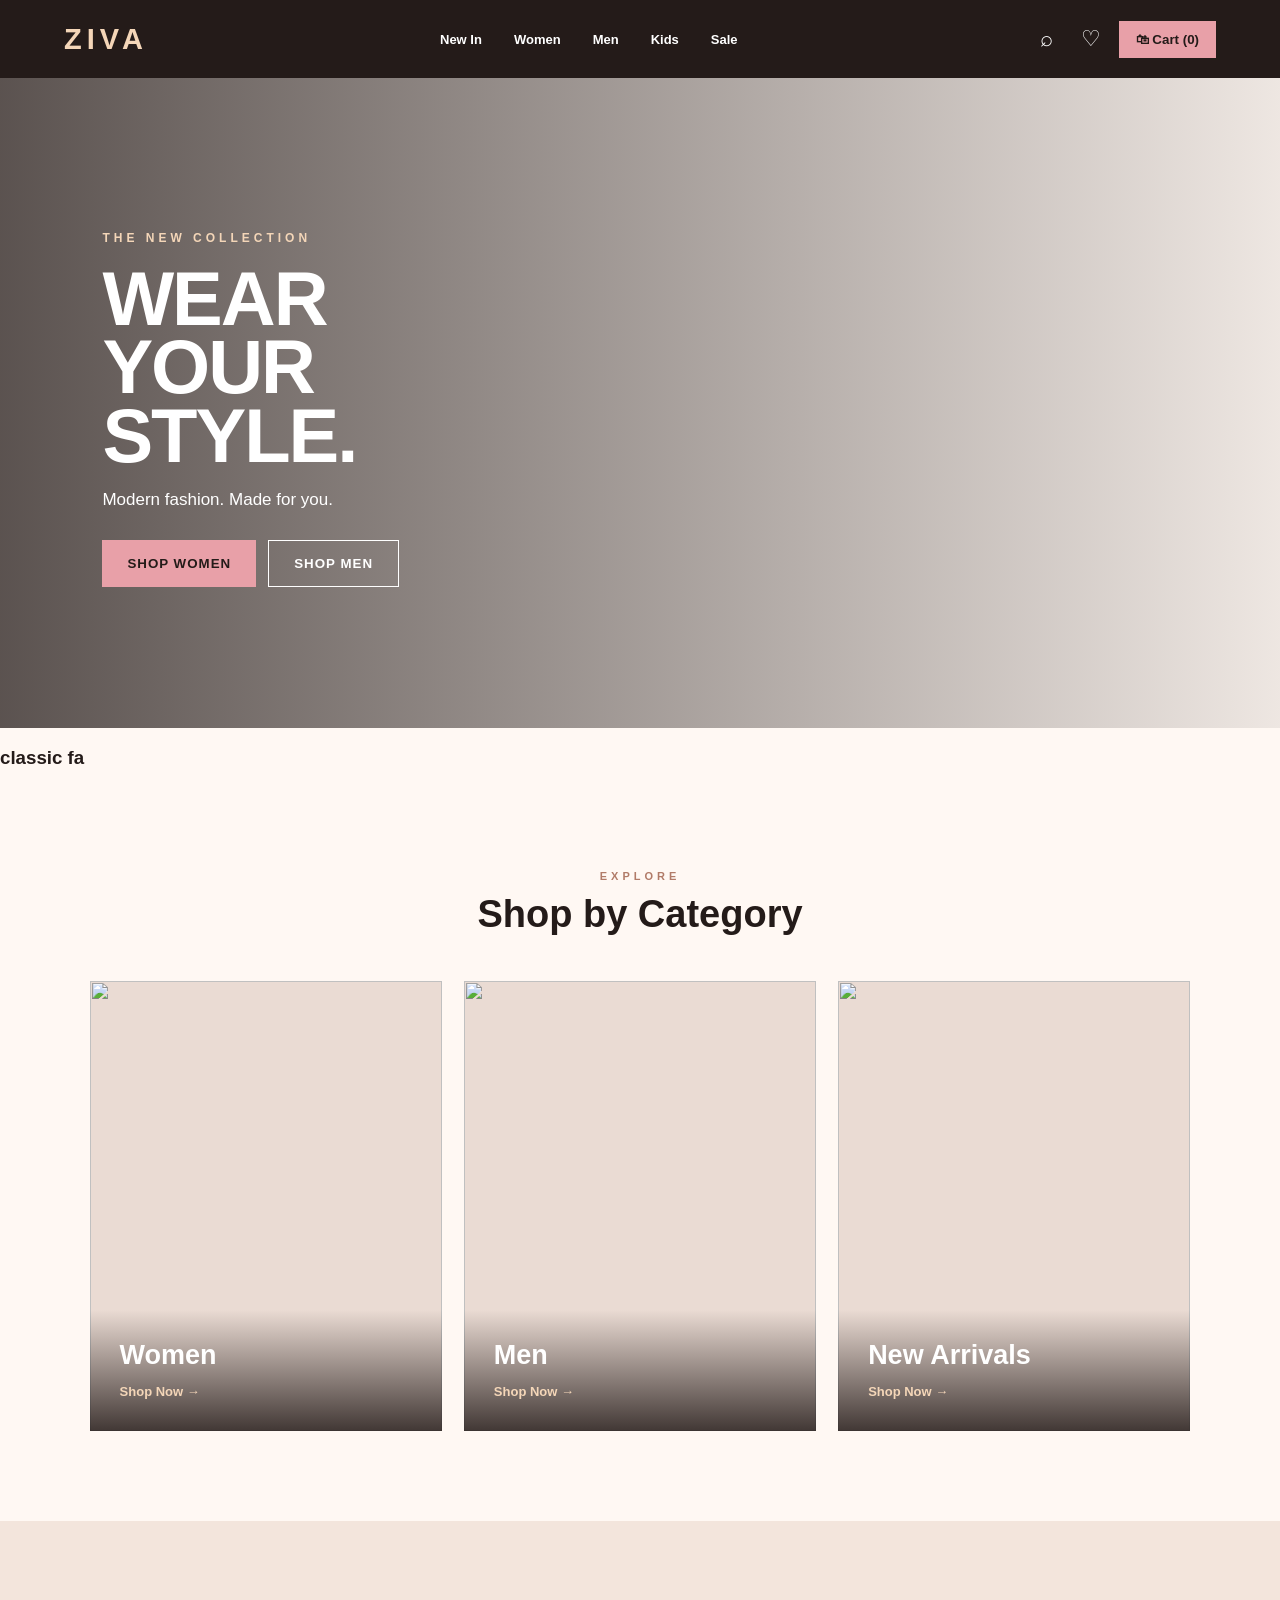
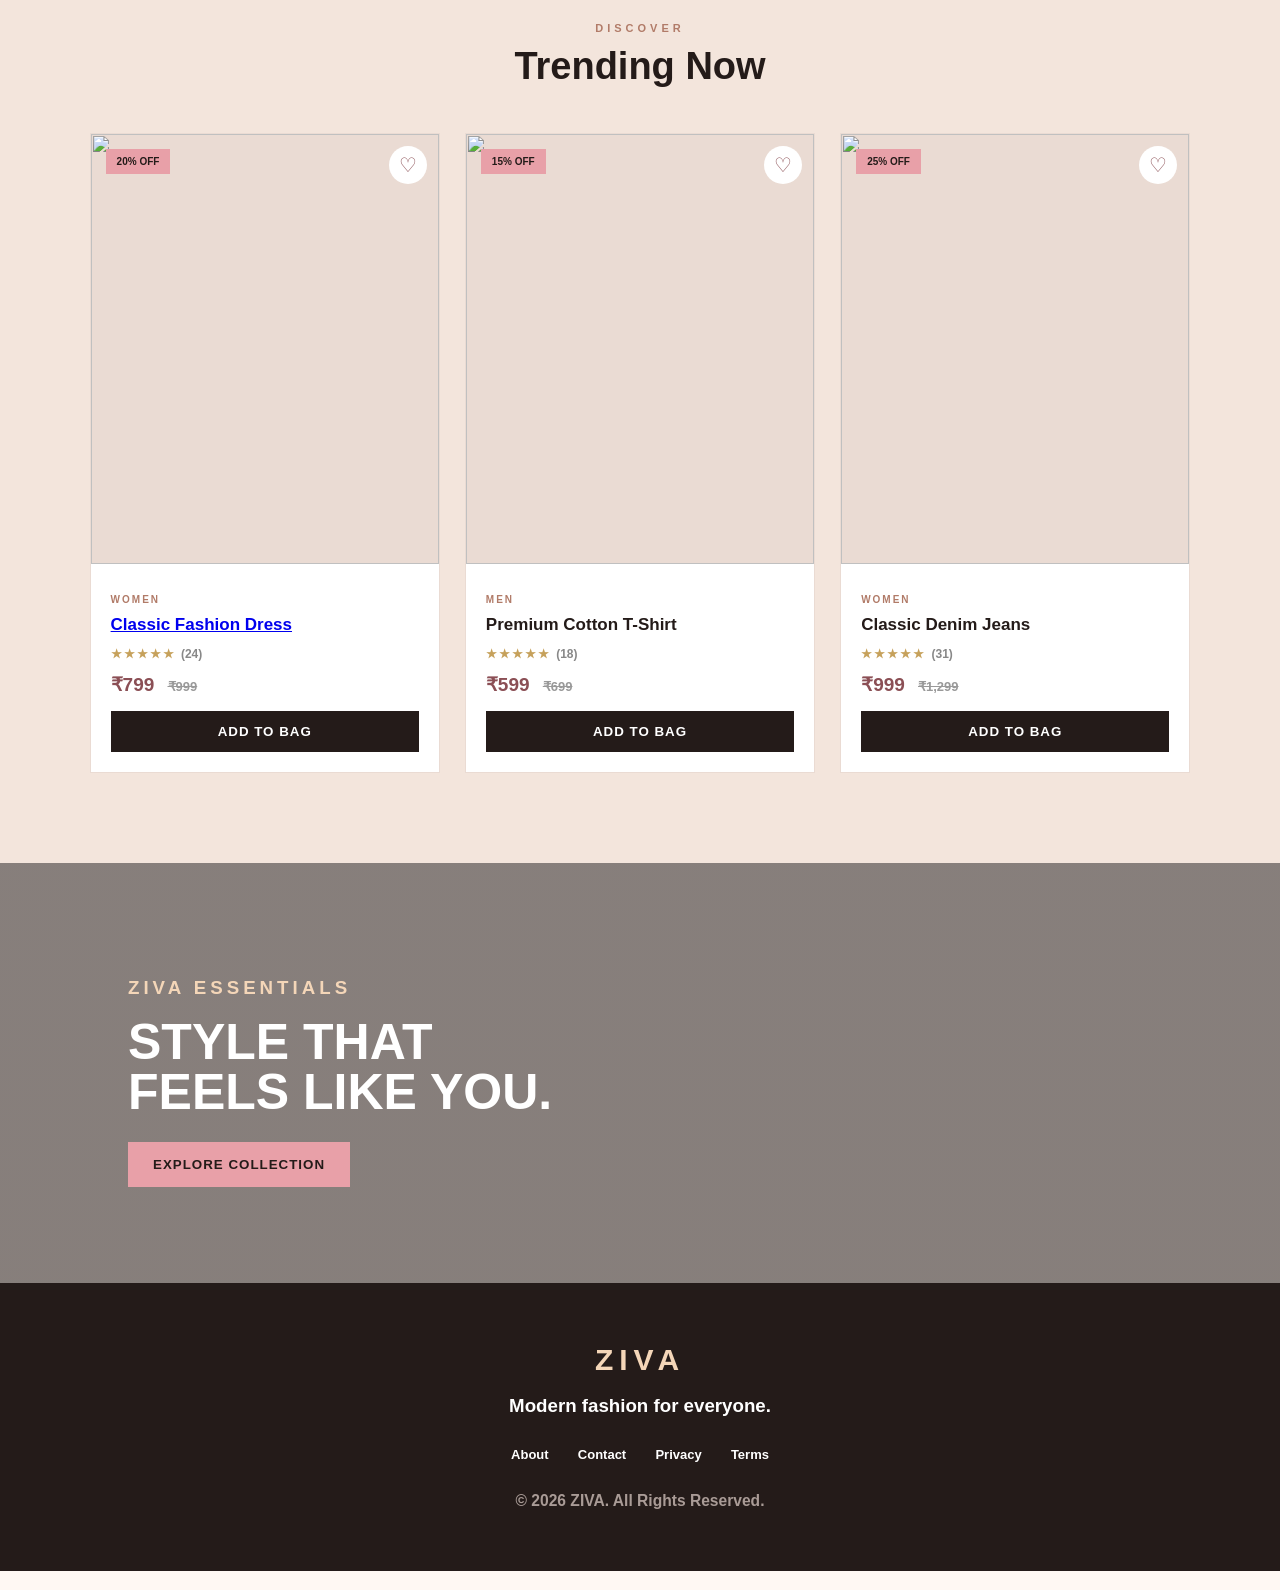
==== index.html @ 391f6e01 "Add files via upload" ====
<!DOCTYPE html>
<html lang="en">
<head>
    <meta charset="UTF-8">
    <meta name="viewport" content="width=device-width, initial-scale=1.0">
    <title>ZIVA | Fashion Store</title>
    <link rel="stylesheet" href="style.css">
</head>

<body>

<header class="header">
    <div class="logo">ZIVA</div>

    <nav class="nav">
        <a href="#">New In</a>
        <a href="#">Women</a>
        <a href="#">Men</a>
        <a href="#">Kids</a>
        <a href="#">Sale</a>
    </nav>

    <div class="header-actions">
        <button class="icon-btn" onclick="openSearch()">⌕</button>
        <button class="icon-btn">♡</button>
        <button class="cart-btn" id="cartButton">🛍 Cart (0)</button>
    </div>
</header>

<section class="hero">

    <div class="hero-text">
        <p>THE NEW COLLECTION</p>
        <h1>WEAR<br>YOUR<br>STYLE.</h1>
        <span>Modern fashion. Made for you.</span>

        <div class="hero-buttons">
            <button>SHOP WOMEN</button>
            <button class="light-btn">SHOP MEN</button>
        </div>
    </div>

</section><h3> classic fa

<section class="categories-section">

    <div class="section-heading">
        <p>EXPLORE</p>
        <h2>Shop by Category</h2>
    </div>

    <div class="category-grid">

        <div class="category-card">
            <img src="https://images.unsplash.com/photo-1496747611176-843222e1e57c?auto=format&fit=crop&w=700&q=80">
            <div>
                <h3>Women</h3>
                <span>Shop Now →</span>
            </div>
        </div>

        <div class="category-card">
            <img src="https://images.unsplash.com/photo-1529139574466-a303027c1d8b?auto=format&fit=crop&w=700&q=80">
            <div>
                <h3>Men</h3>
                <span>Shop Now →</span>
            </div>
        </div>

        <div class="category-card">
            <img src="https://images.unsplash.com/photo-1503919005314-30d93d07d823?auto=format&fit=crop&w=700&q=80">
            <div>
                <h3>New Arrivals</h3>
                <span>Shop Now →</span>
            </div>
        </div>

    </div>

</section>

<section class="products-section">

    <div class="section-heading">
        <p>DISCOVER</p>
        <h2>Trending Now</h2>
    </div>

    <div class="product-grid">

        <div class="product-card">

            <div class="product-image">
                <img src="https://images.unsplash.com/photo-1551488831-00ddcb6c6bd3?auto=format&fit=crop&w=700&q=80">
                <span class="sale">20% OFF</span>
                <button class="heart" onclick="addToWishlist()">♡</button>
            </div>

            <div class="product-info">
                <p class="category-name">WOMEN</p>
                <h3><a href="product.html">Classic Fashion Dress</a></h3>
                <p class="rating">★★★★★ <span>(24)</span></p>
                <strong>₹799</strong>
                <del>₹999</del>
                <button class="add-btn" onclick="addToCart()">ADD TO BAG</button>
            </div>

        </div>


        <div class="product-card">

            <div class="product-image">
                <img src="https://images.unsplash.com/photo-1521572163474-6864f9cf17ab?auto=format&fit=crop&w=700&q=80">
                <span class="sale">15% OFF</span>
                <button class="heart">♡</button>
            </div>

            <div class="product-info">
                <p class="category-name">MEN</p>
                <h3>Premium Cotton T-Shirt</h3>
                <p class="rating">★★★★★ <span>(18)</span></p>
                <strong>₹599</strong>
                <del>₹699</del>
                <button class="add-btn" onclick="addToCart()">ADD TO BAG</button>
            </div>

        </div>


        <div class="product-card">

            <div class="product-image">
                <img src="https://images.unsplash.com/photo-1541099649105-f69ad21f3246?auto=format&fit=crop&w=700&q=80">
                <span class="sale">25% OFF</span>
                <button class="heart">♡</button>
            </div>

            <div class="product-info">
                <p class="category-name">WOMEN</p>
                <h3>Classic Denim Jeans</h3>
                <p class="rating">★★★★★ <span>(31)</span></p>
                <strong>₹999</strong>
                <del>₹1,299</del>
                <button class="add-btn" onclick="addToCart()">ADD TO BAG</button>
            </div>

        </div>

    </div>

</section>

<section class="banner">
    <div>
        <p>ZIVA ESSENTIALS</p>
        <h2>STYLE THAT<br>FEELS LIKE YOU.</h2>
        <button>EXPLORE COLLECTION</button>
    </div>
</section>

<footer>
    <div class="footer-logo">ZIVA</div>
    <p>Modern fashion for everyone.</p>

    <div class="footer-links">
        <a href="about.html">About</a>
        <a href="contact.html">Contact</a>
        <a href="privacy.html">Privacy</a>
        <a href="terms.html">Terms</a>
    </div>

    <small>© 2026 ZIVA. All Rights Reserved.</small>
</footer>

<script src="script.js"></script>

</body>
</html>
---- style.css ----
* {
    box-sizing: border-box;
}

body {
    margin: 0;
    font-family: Arial, Helvetica, sans-serif;
    background: #fff8f3;
    color: #241b19;
}

button {
    font-family: inherit;
    cursor: pointer;
}

/* HEADER */

.header {
    height: 78px;
    padding: 0 5%;
    display: flex;
    align-items: center;
    justify-content: space-between;
    background: #241b19;
    color: white;
    position: sticky;
    top: 0;
    z-index: 10;
}

.logo {
    font-size: 29px;
    font-weight: 800;
    letter-spacing: 5px;
    color: #f4d6b8;
}

.nav {
    display: flex;
    gap: 32px;
}

.nav a {
    text-decoration: none;
    color: #fff;
    font-size: 13px;
    font-weight: 600;
}

.nav a:hover {
    color: #e8a0a8;
}

.header-actions {
    display: flex;
    align-items: center;
    gap: 8px;
}

.icon-btn {
    background: none;
    border: none;
    color: white;
    padding: 10px;
    font-size: 22px;
}

.cart-btn {
    background: #e8a0a8;
    color: #241b19;
    border: none;
    padding: 11px 17px;
    font-weight: bold;
}

/* HERO */

.hero {
    min-height: 650px;
    position: relative;
    display: flex;
    align-items: center;
    padding: 60px 8%;
    background-image:
        linear-gradient(90deg, rgba(36,27,25,.75), rgba(36,27,25,.08)),
        url("https://images.unsplash.com/photo-1483985988355-763728e1935b?auto=format&fit=crop&w=1600&q=85");
    background-size: cover;
    background-position: center;
}

.hero-text {
    color: white;
    max-width: 550px;
}

.hero-text p {
    color: #f4d6b8;
    letter-spacing: 4px;
    font-size: 12px;
    font-weight: bold;
}

.hero-text h1 {
    font-size: 76px;
    line-height: .9;
    margin: 20px 0;
    letter-spacing: -2px;
}

.hero-text span {
    font-size: 17px;
}

.hero-buttons {
    margin-top: 30px;
    display: flex;
    gap: 12px;
}

.hero-buttons button,
.banner button {
    border: none;
    background: #e8a0a8;
    color: #241b19;
    padding: 15px 25px;
    font-weight: bold;
    letter-spacing: 1px;
}

.hero-buttons button:hover,
.banner button:hover {
    background: #f4d6b8;
}

.hero-buttons .light-btn {
    background: transparent;
    color: white;
    border: 1px solid white;
}

/* SECTIONS */

.categories-section,
.products-section {
    padding: 90px 7%;
}

.categories-section {
    background: #fff8f3;
}

.section-heading {
    text-align: center;
    margin-bottom: 45px;
}

.section-heading p {
    font-size: 11px;
    letter-spacing: 4px;
    font-weight: bold;
    color: #b17b68;
}

.section-heading h2 {
    font-size: 38px;
    margin: 10px 0;
    color: #241b19;
}

/* CATEGORY */

.category-grid {
    display: grid;
    grid-template-columns: repeat(3, 1fr);
    gap: 22px;
}

.category-card {
    height: 450px;
    position: relative;
    overflow: hidden;
    background: #eadbd3;
}

.category-card img {
    width: 100%;
    height: 100%;
    object-fit: cover;
    transition: .5s;
}

.category-card:hover img {
    transform: scale(1.05);
}

.category-card div {
    position: absolute;
    bottom: 0;
    width: 100%;
    padding: 30px;
    color: white;
    background: linear-gradient(transparent, rgba(36,27,25,.85));
}

.category-card h3 {
    font-size: 27px;
    margin: 0 0 8px;
}

.category-card span {
    font-size: 13px;
    color: #f4d6b8;
}

/* PRODUCTS */

.products-section {
    background: #f3e5dc;
}

.product-grid {
    max-width: 1200px;
    margin: auto;
    display: grid;
    grid-template-columns: repeat(3, 1fr);
    gap: 25px;
}

.product-card {
    background: #fff;
    border: 1px solid #eadbd3;
}

.product-image {
    height: 430px;
    position: relative;
    overflow: hidden;
    background: #eadbd3;
}

.product-image img {
    width: 100%;
    height: 100%;
    object-fit: cover;
    transition: .4s;
}

.product-card:hover .product-image img {
    transform: scale(1.04);
}

.sale {
    position: absolute;
    top: 15px;
    left: 15px;
    background: #e8a0a8;
    color: #241b19;
    padding: 7px 11px;
    font-size: 10px;
    font-weight: bold;
}

.heart {
    position: absolute;
    top: 12px;
    right: 12px;
    border: none;
    background: white;
    color: #8b4f55;
    border-radius: 50%;
    width: 38px;
    height: 38px;
    font-size: 20px;
}

.product-info {
    padding: 20px;
}

.category-name {
    font-size: 10px;
    letter-spacing: 2px;
    color: #b17b68;
}

.product-info h3 {
    font-size: 17px;
    margin: 8px 0;
    color: #241b19;
}

.rating {
    font-size: 12px;
    letter-spacing: 2px;
    color: #c6a15b;
}

.rating span {
    color: #888;
    letter-spacing: 0;
}

.product-info strong {
    font-size: 19px;
    color: #8b4f55;
}

.product-info del {
    color: #999;
    margin-left: 8px;
    font-size: 13px;
}

.add-btn {
    width: 100%;
    margin-top: 15px;
    padding: 13px;
    border: none;
    background: #241b19;
    color: white;
    font-weight: bold;
    letter-spacing: 1px;
}

.add-btn:hover {
    background: #8b4f55;
}

/* BANNER */

.banner {
    min-height: 420px;
    display: flex;
    align-items: center;
    padding: 50px 10%;
    color: white;
    background-image:
        linear-gradient(rgba(36,27,25,.55), rgba(36,27,25,.55)),
        url("https://images.unsplash.com/photo-1490481651871-ab68de25d43d?auto=format&fit=crop&w=1600&q=85");
    background-size: cover;
    background-position: center;
}

.banner p {
    color: #f4d6b8;
    letter-spacing: 4px;
    font-weight: bold;
}

.banner h2 {
    font-size: 50px;
    line-height: 1;
    margin: 15px 0 25px;
}

/* FOOTER */

footer {
    background: #241b19;
    color: white;
    text-align: center;
    padding: 60px 20px;
}

.footer-logo {
    font-size: 30px;
    font-weight: bold;
    letter-spacing: 6px;
    color: #f4d6b8;
}

.footer-links {
    margin: 25px 0;
}

.footer-links a {
    color: white;
    text-decoration: none;
    margin: 0 12px;
    font-size: 13px;
}

.footer-links a:hover {
    color: #e8a0a8;
}

footer small {
    color: #a99b96;
}

/* MOBILE */

@media (max-width: 800px) {

    .header {
        height: auto;
        padding: 18px;
        flex-wrap: wrap;
        gap: 15px;
    }

    .nav {
        order: 3;
        width: 100%;
        justify-content: center;
        gap: 18px;
        overflow-x: auto;
    }

    .hero {
        min-height: 570px;
        padding: 40px 25px;
    }

    .hero-text h1 {
        font-size: 55px;
    }

    .category-grid,
    .product-grid {
        grid-template-columns: 1fr;
    }

    .category-card {
        height: 400px;
    }

    .product-image {
        height: 480px;
    }

    .categories-section,
    .products-section {
        padding: 60px 20px;
    }

    .banner h2 {
        font-size: 38px;
    }
}
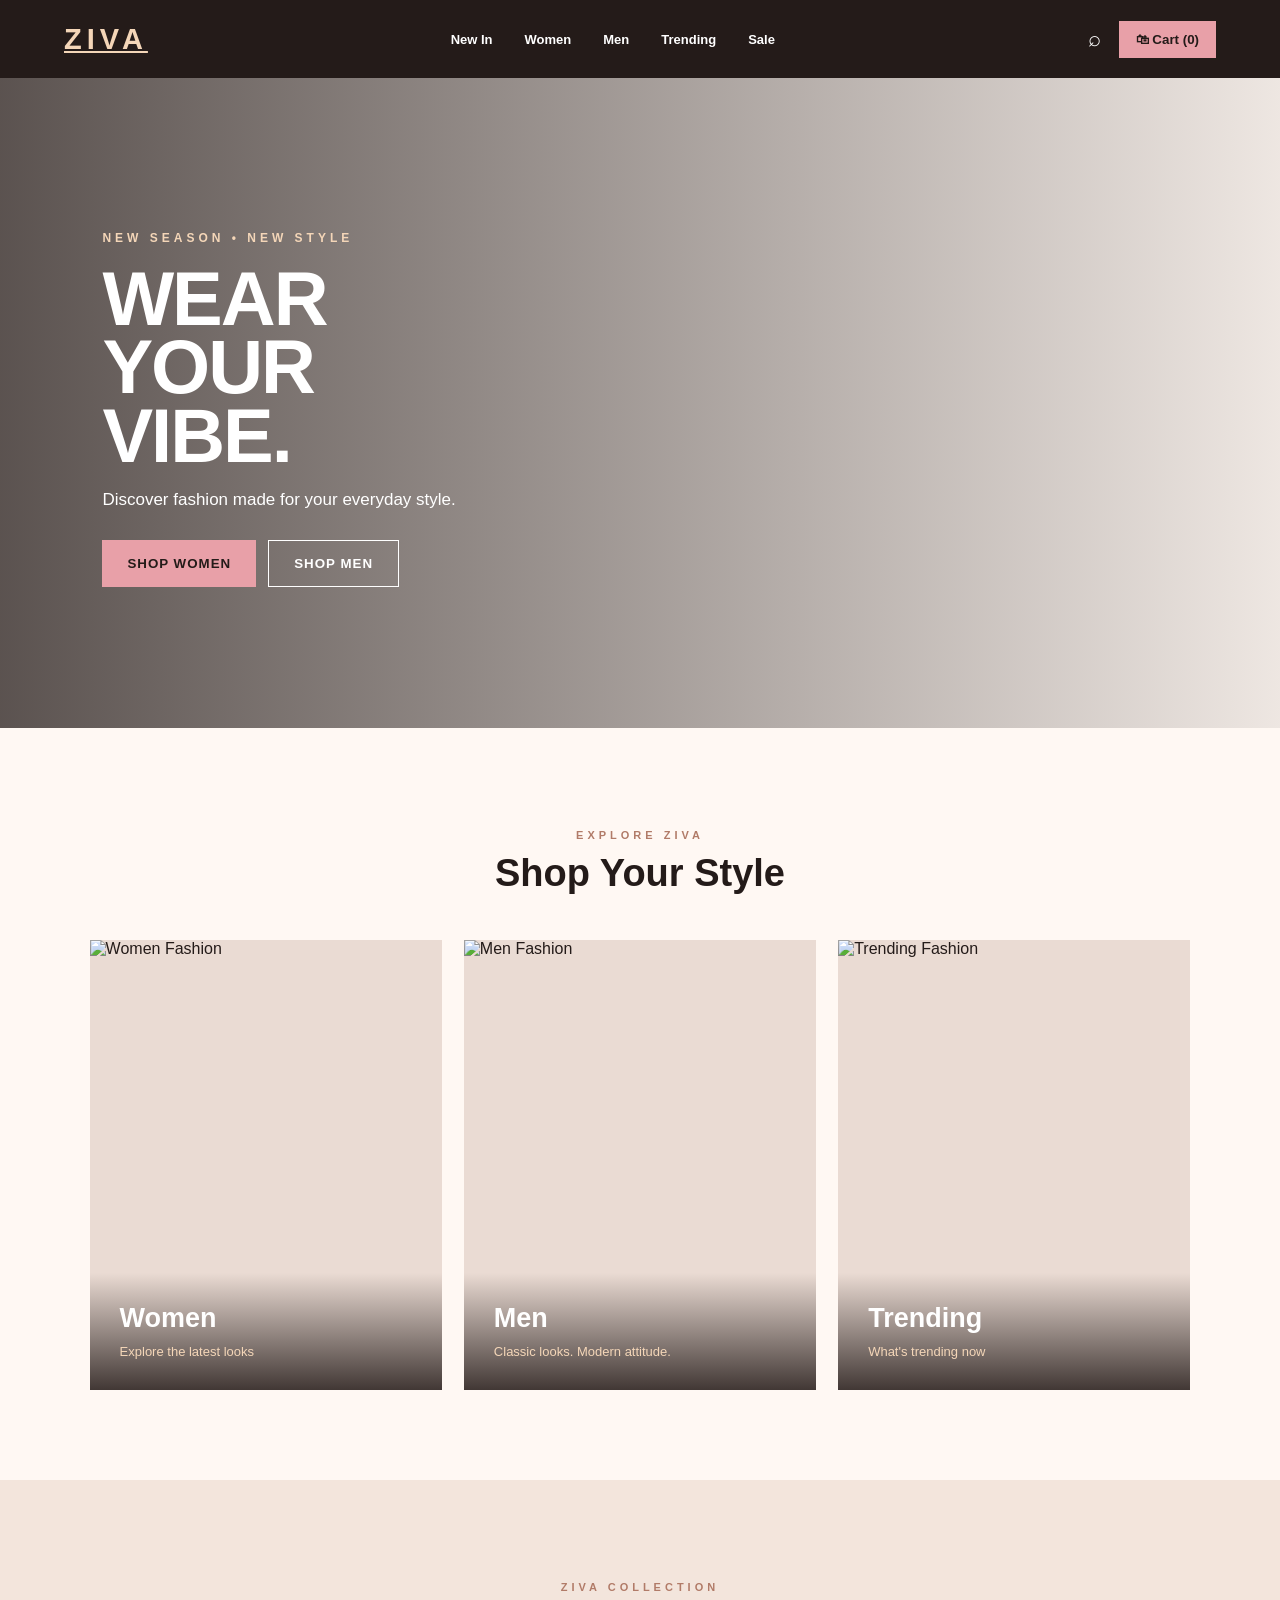
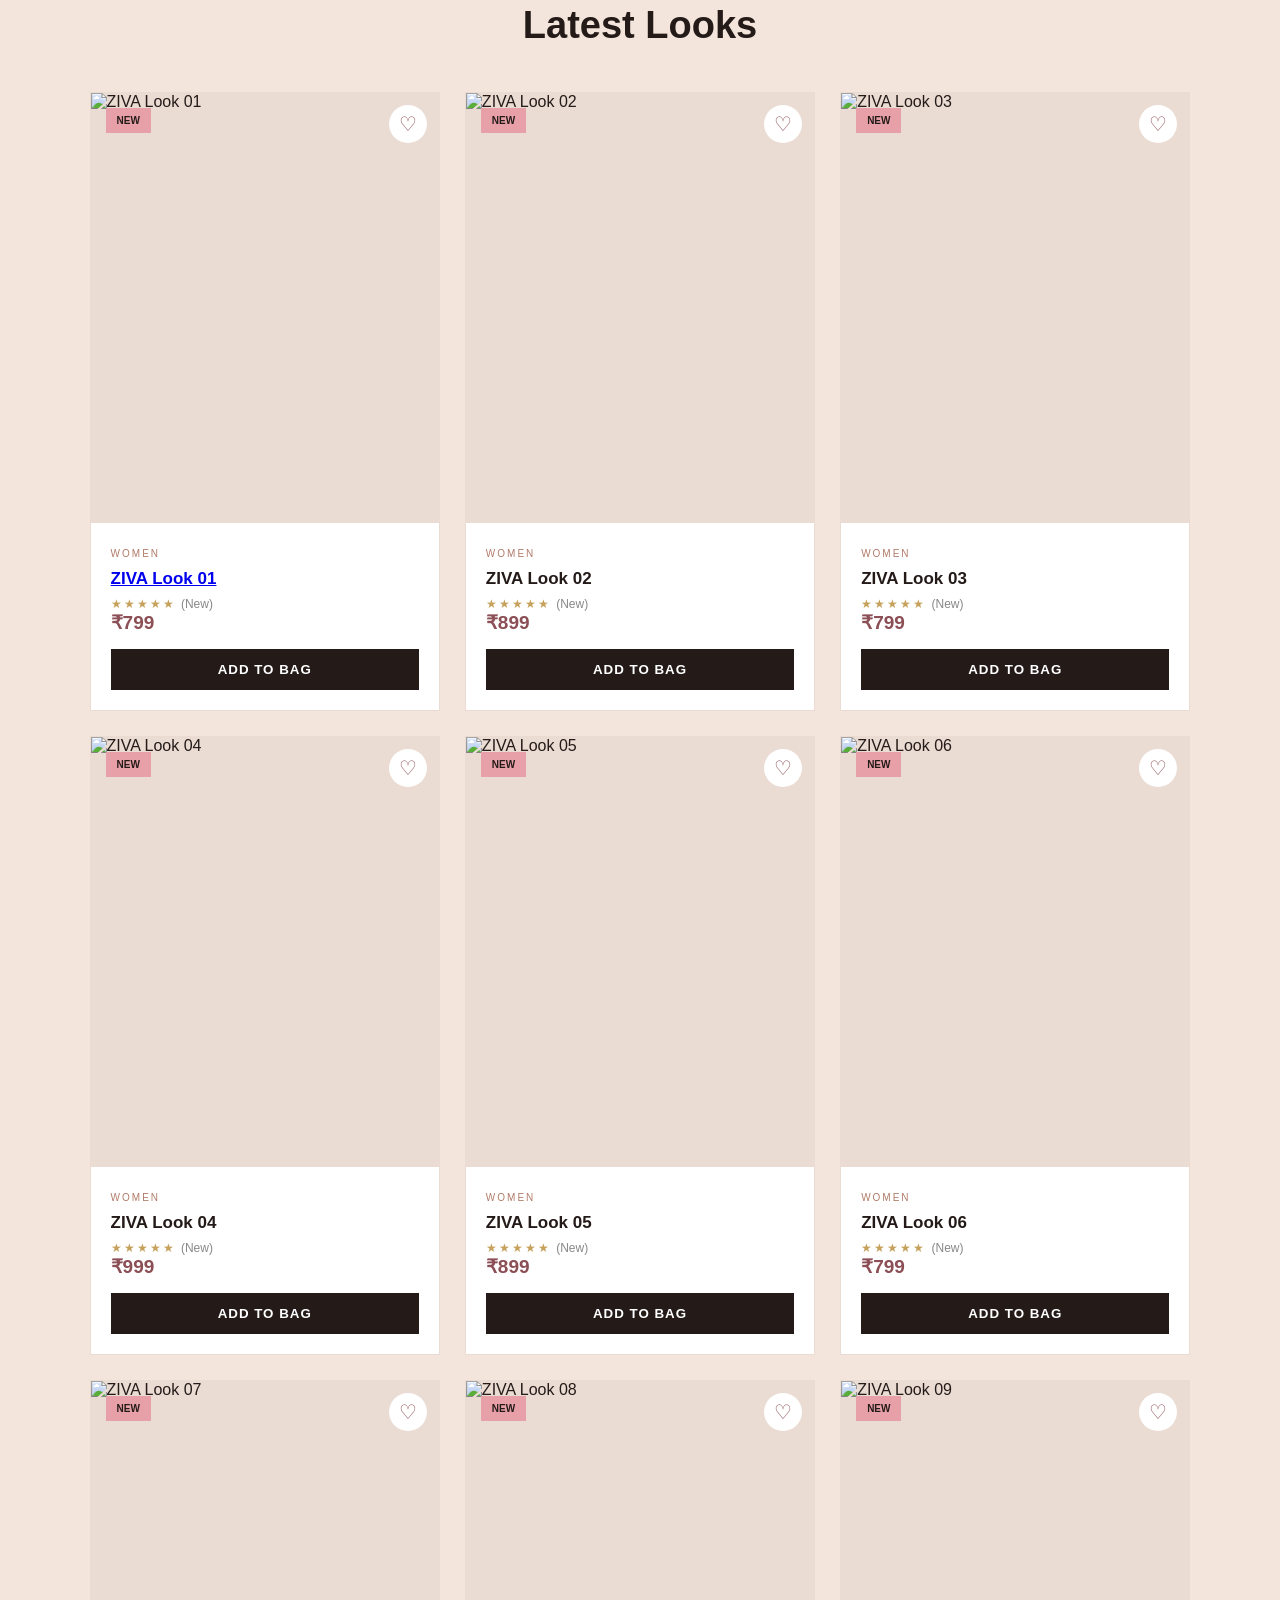
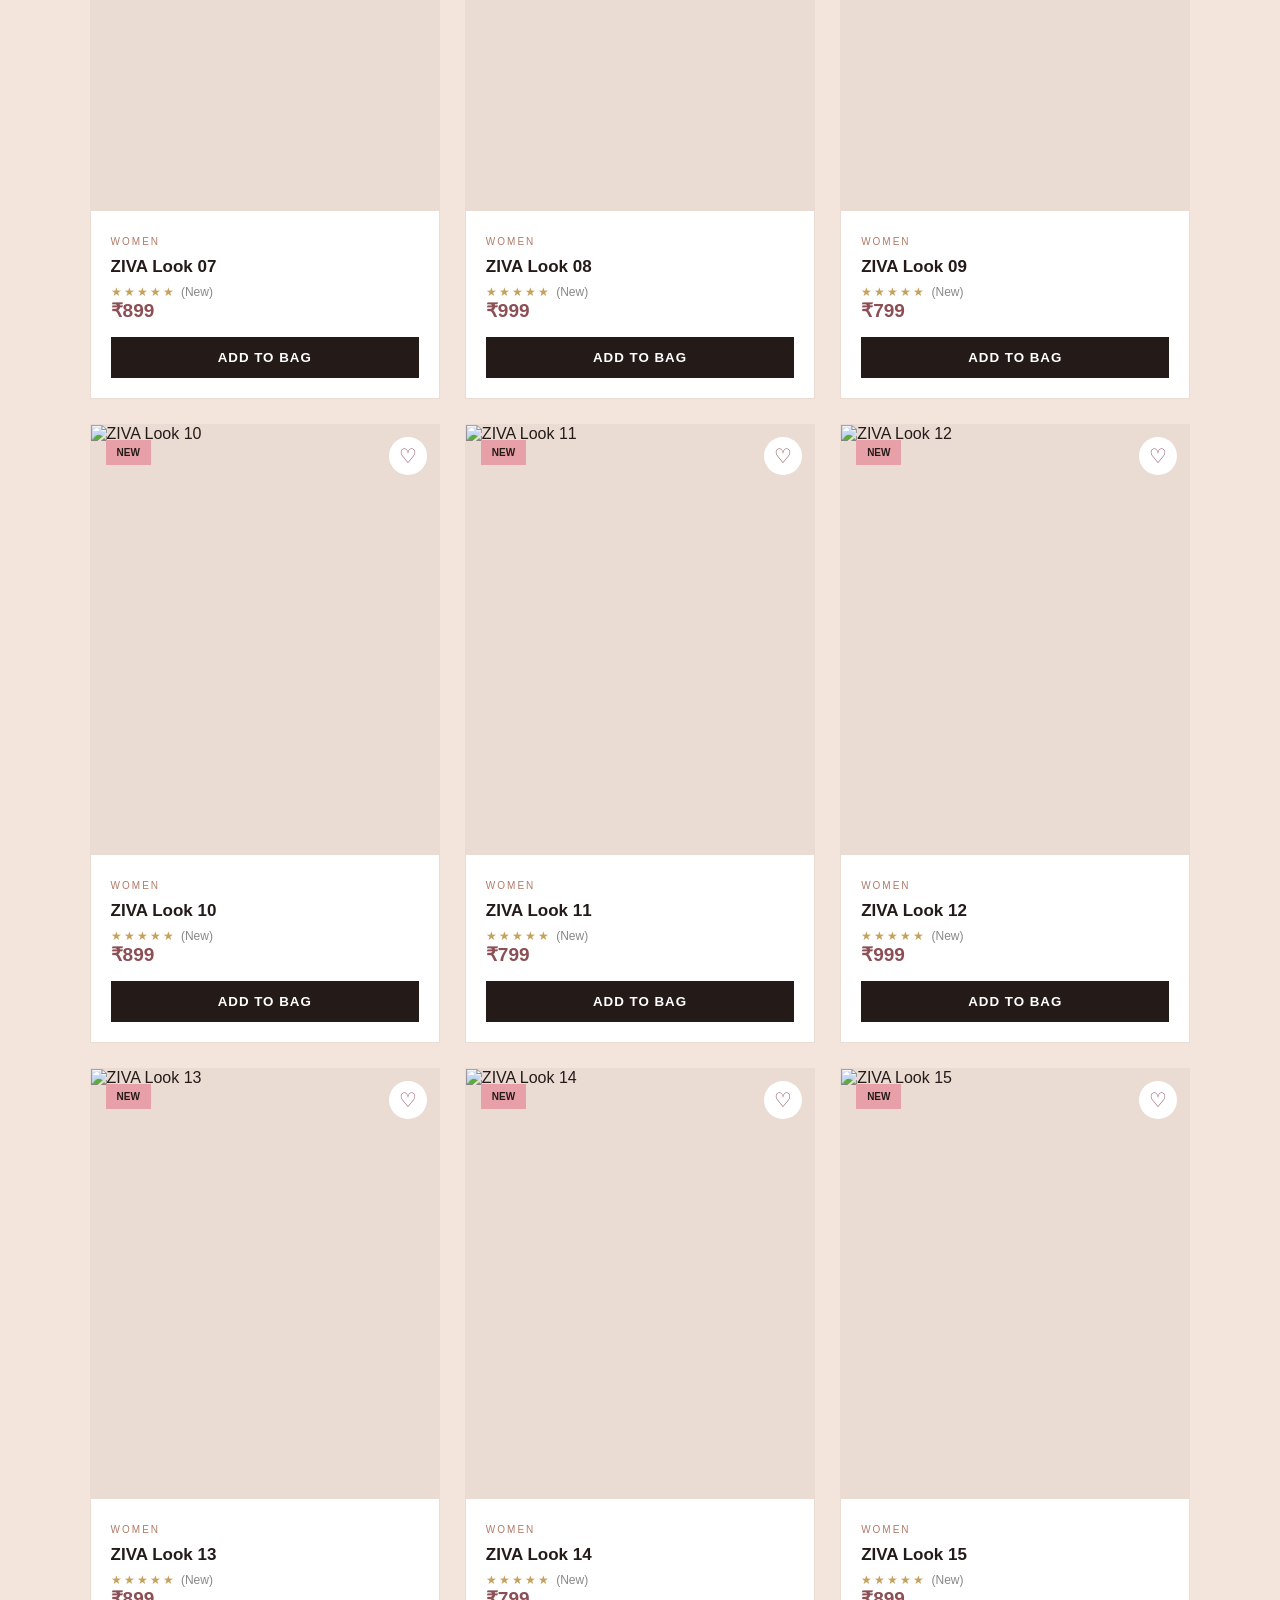
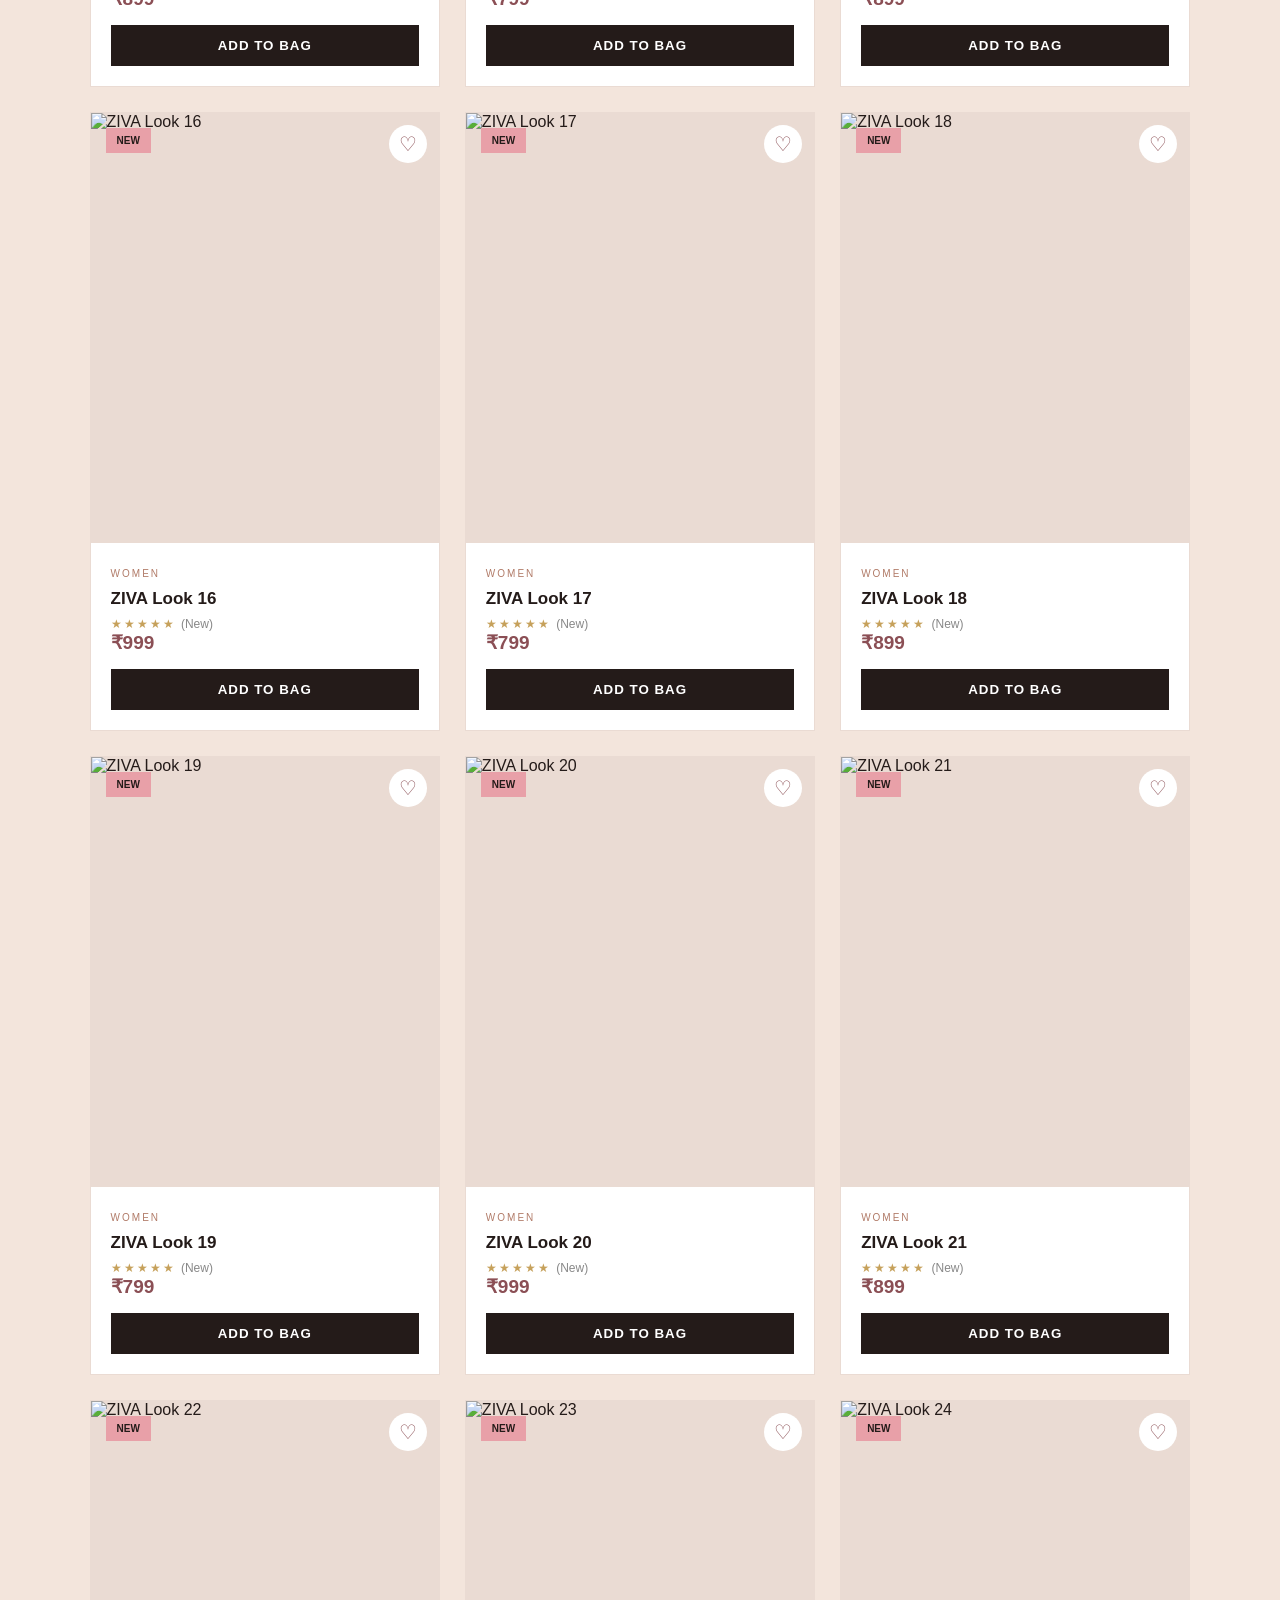
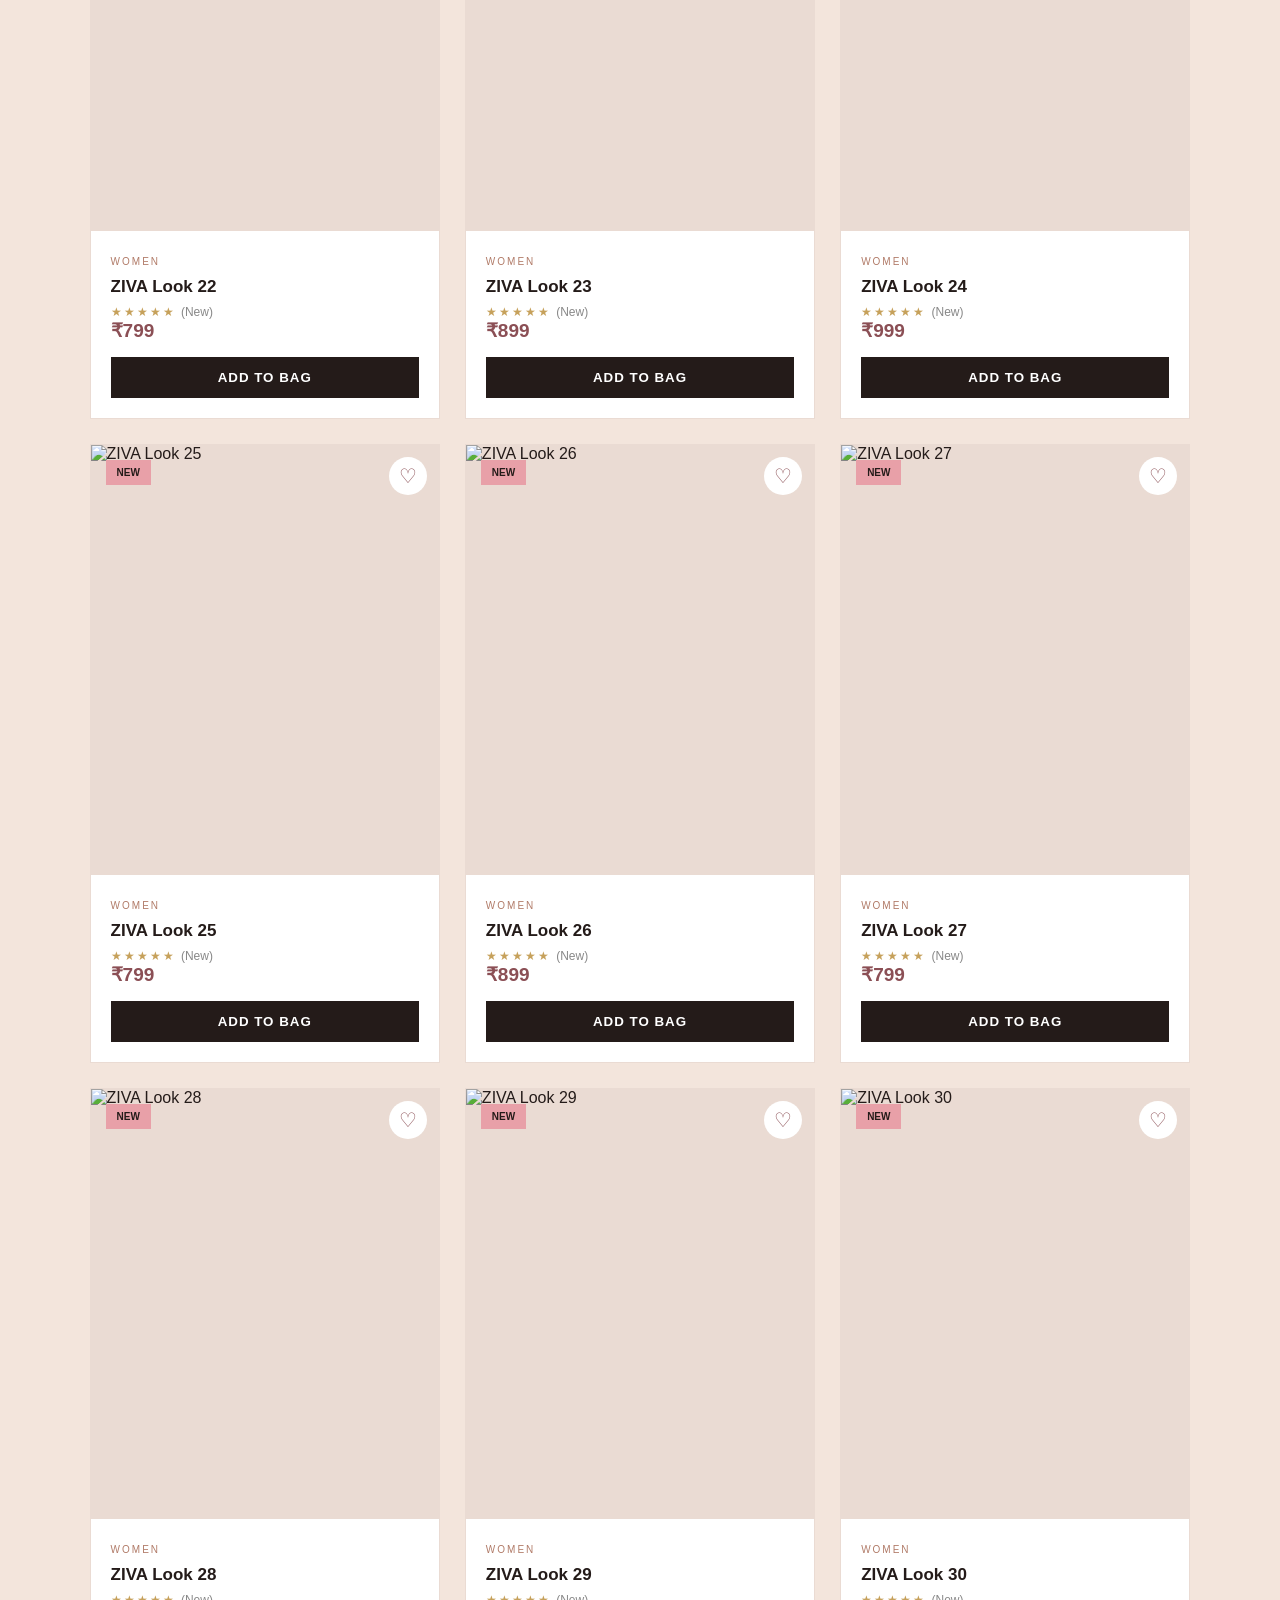
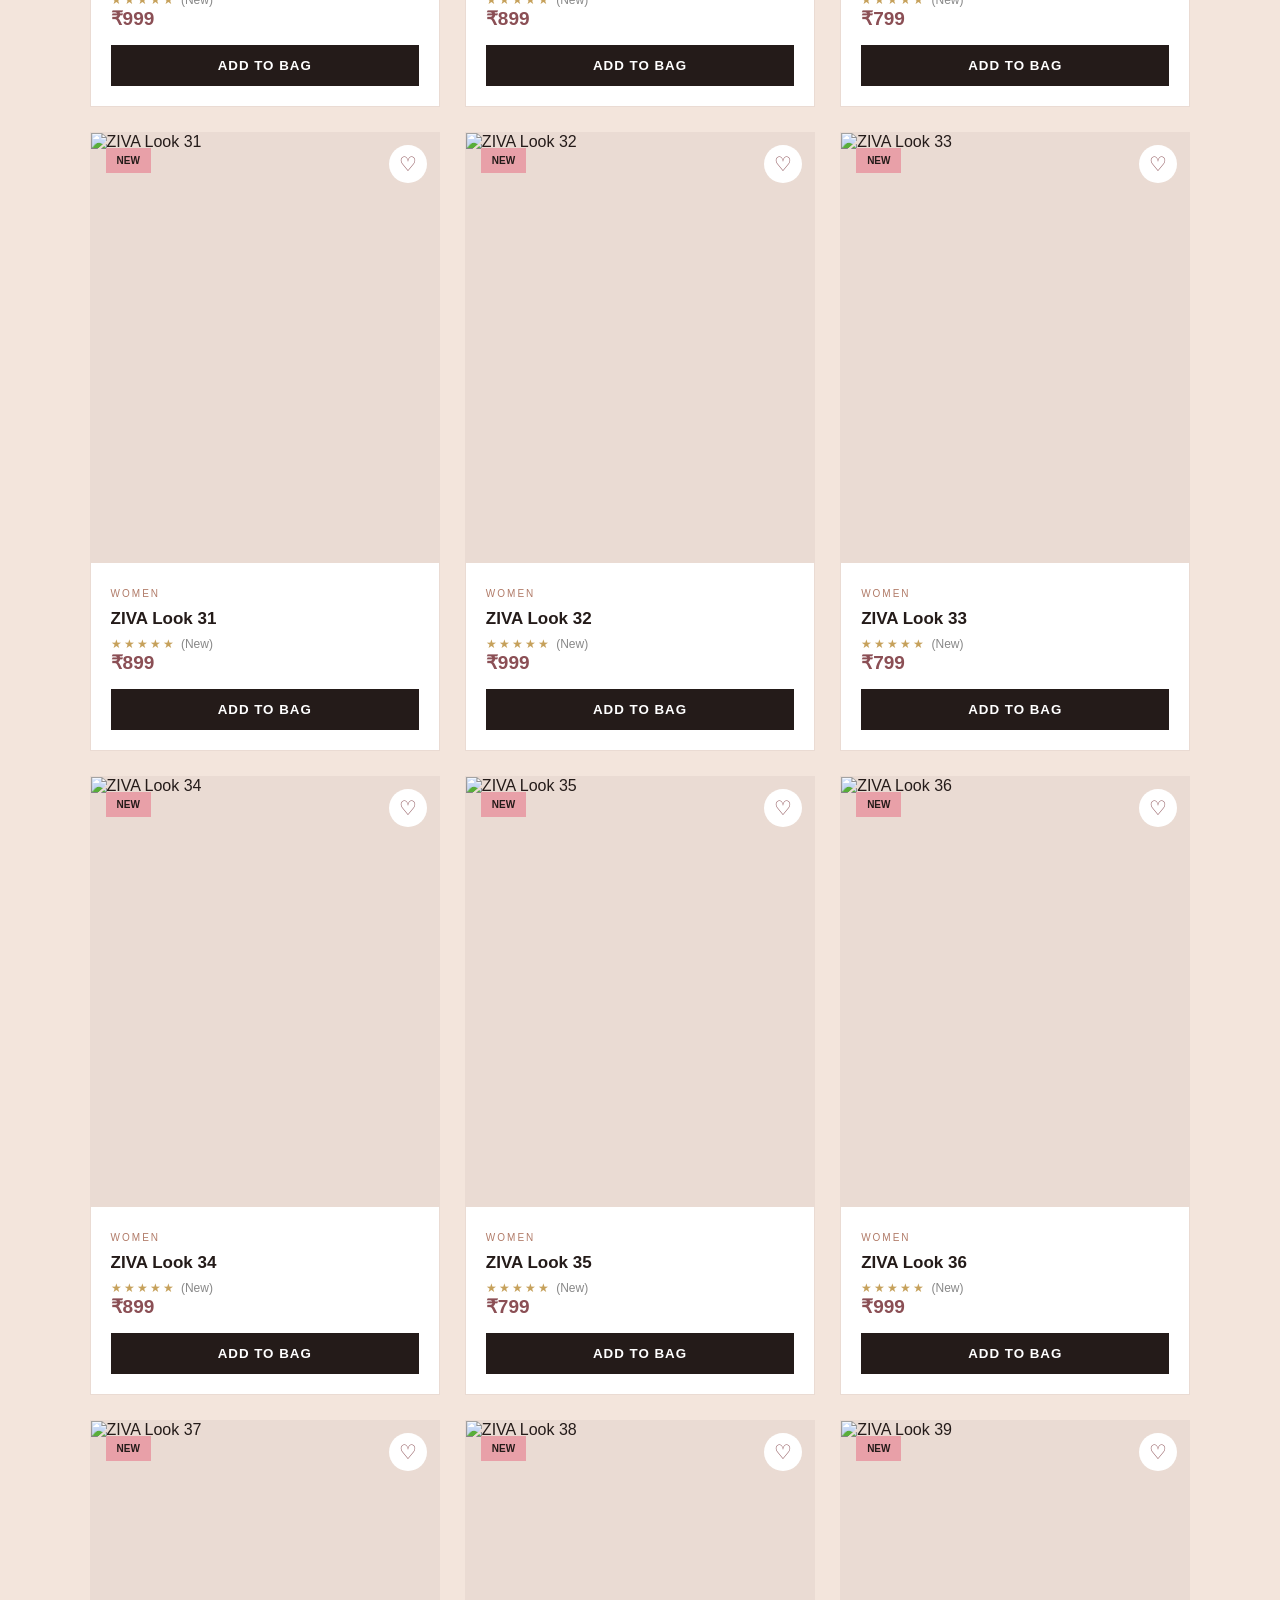
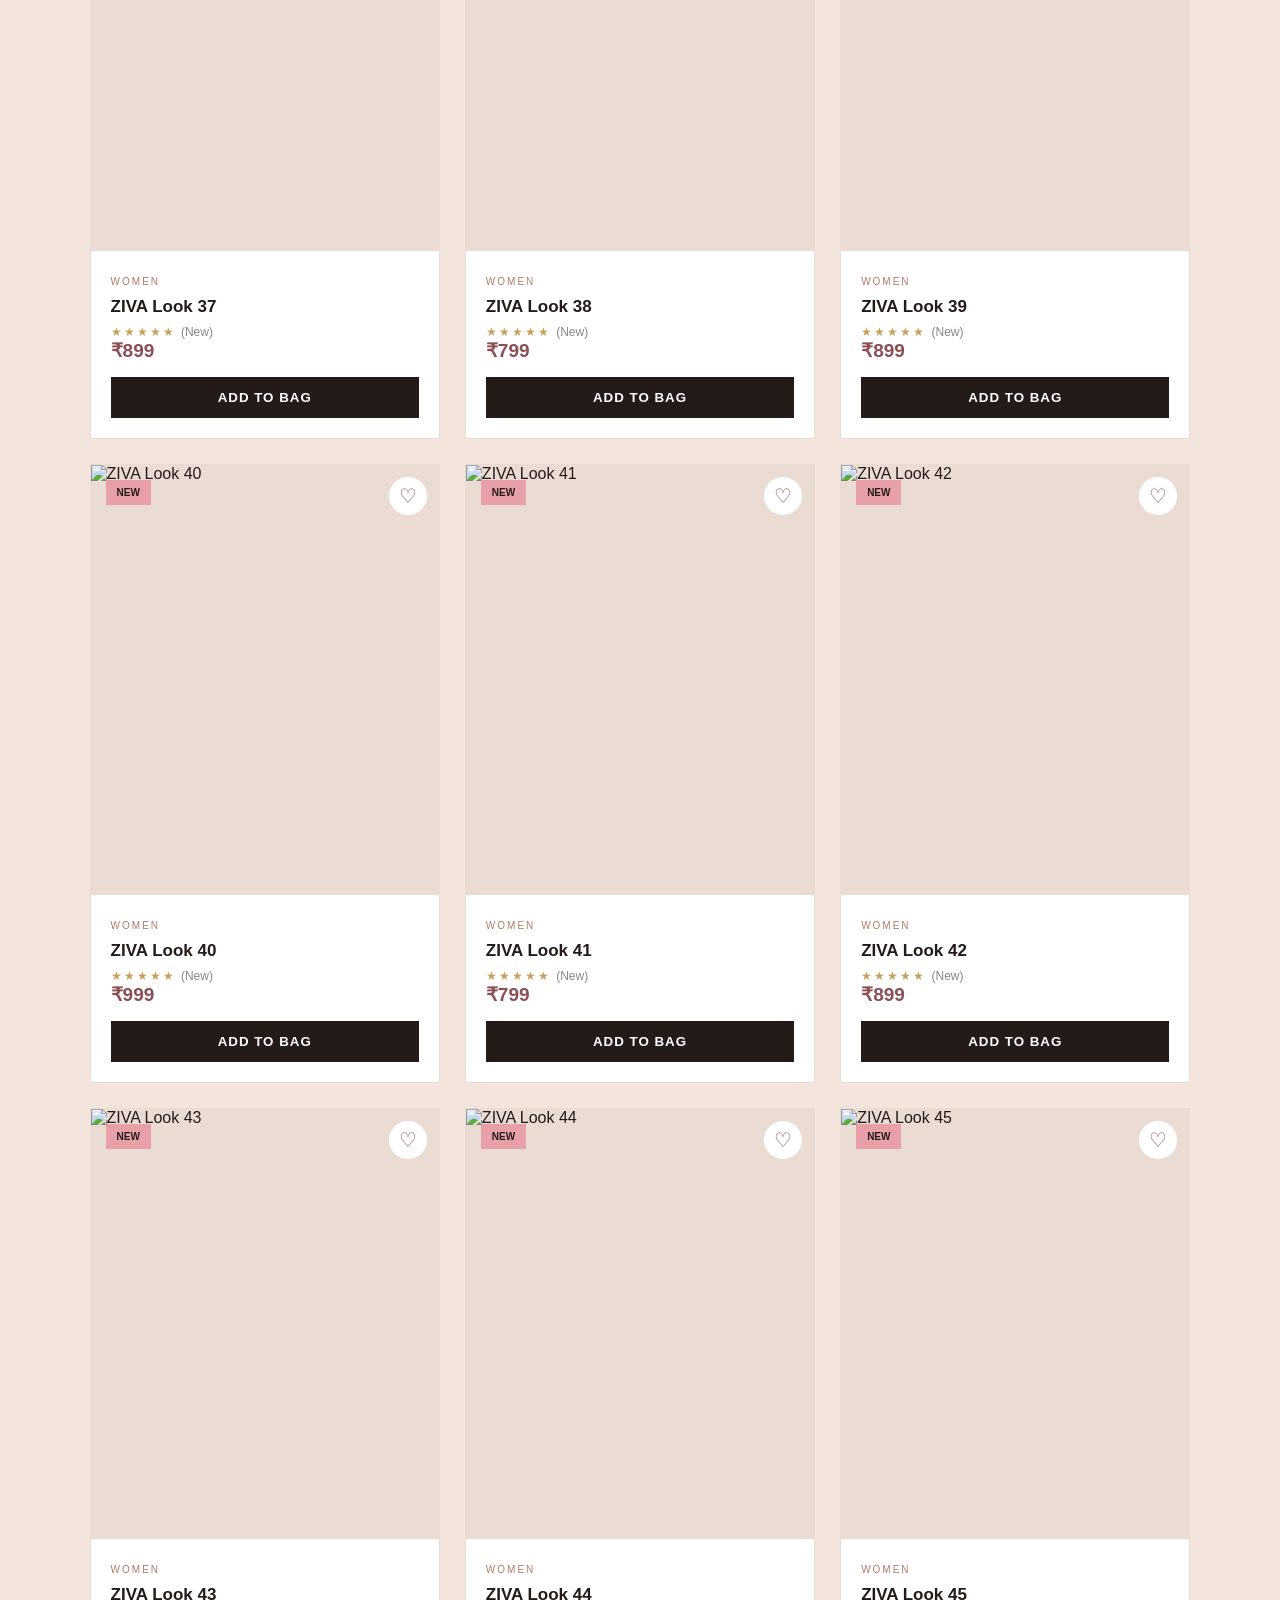
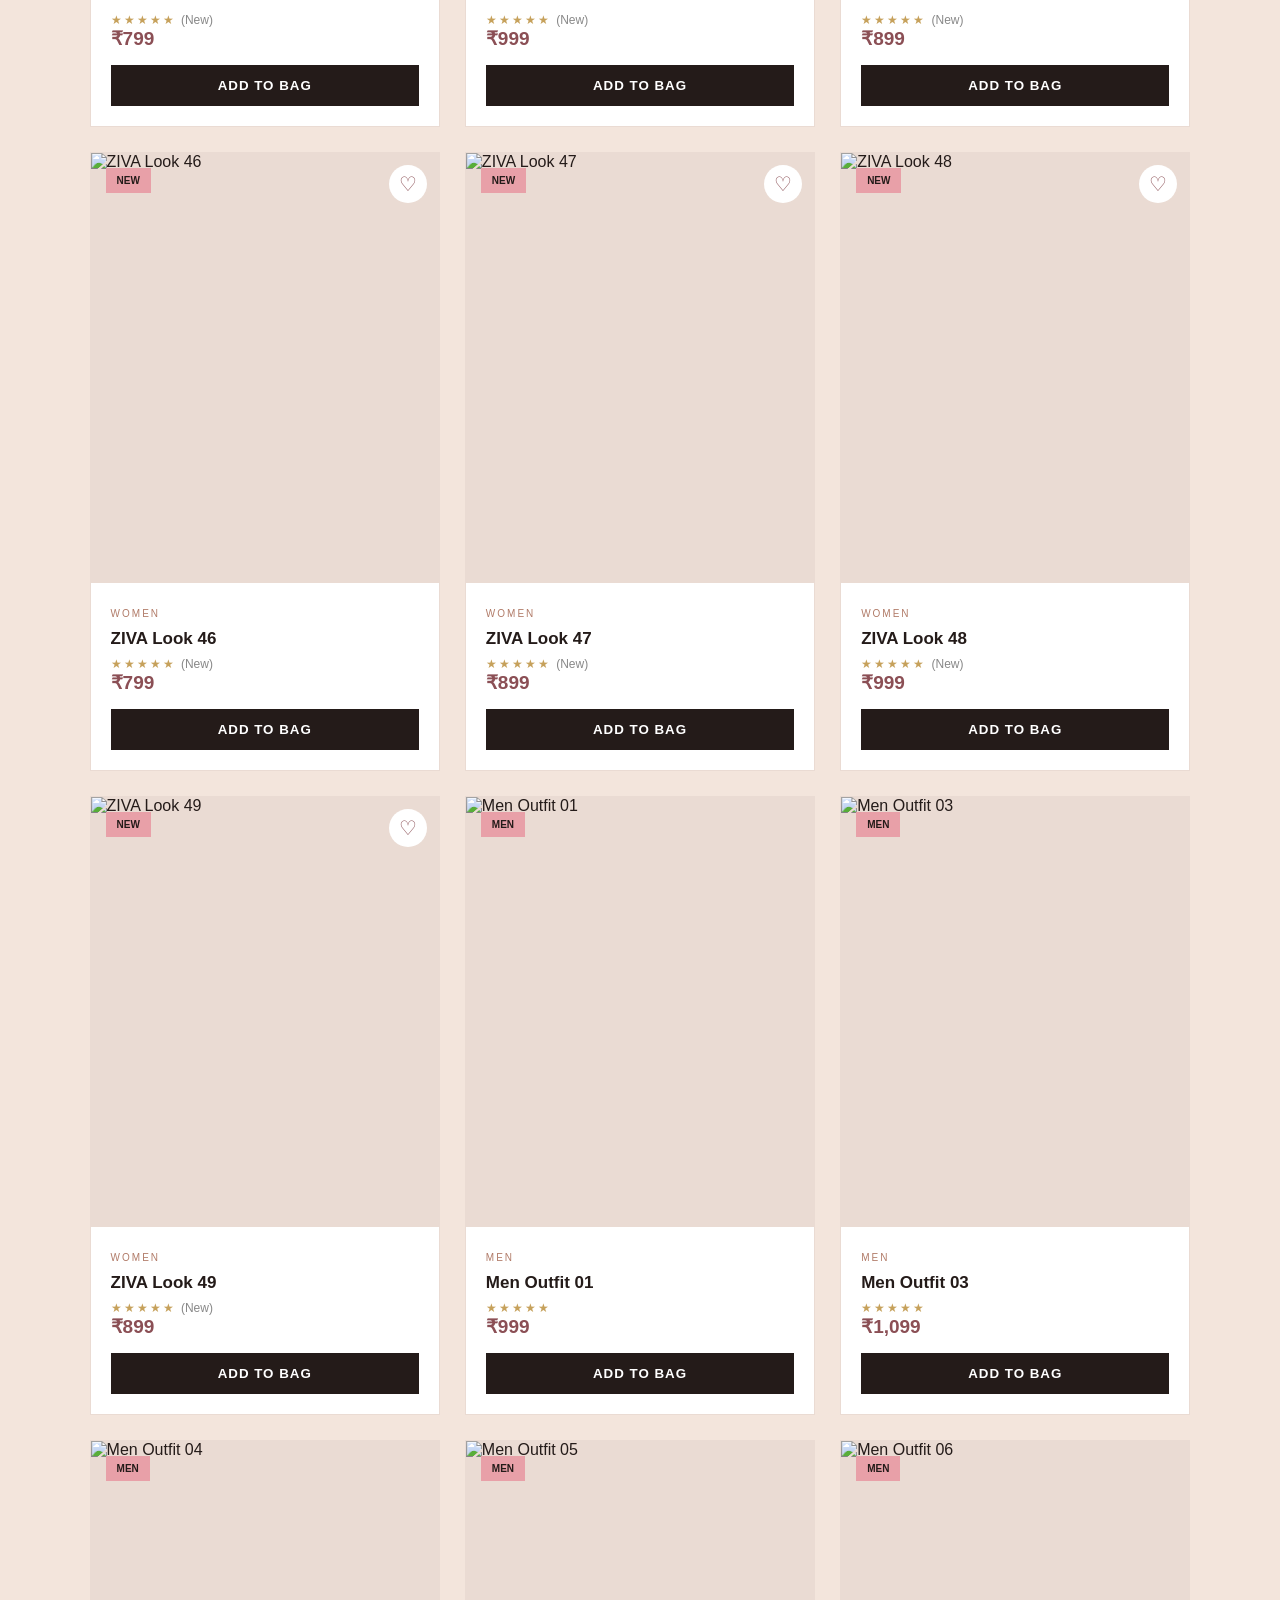
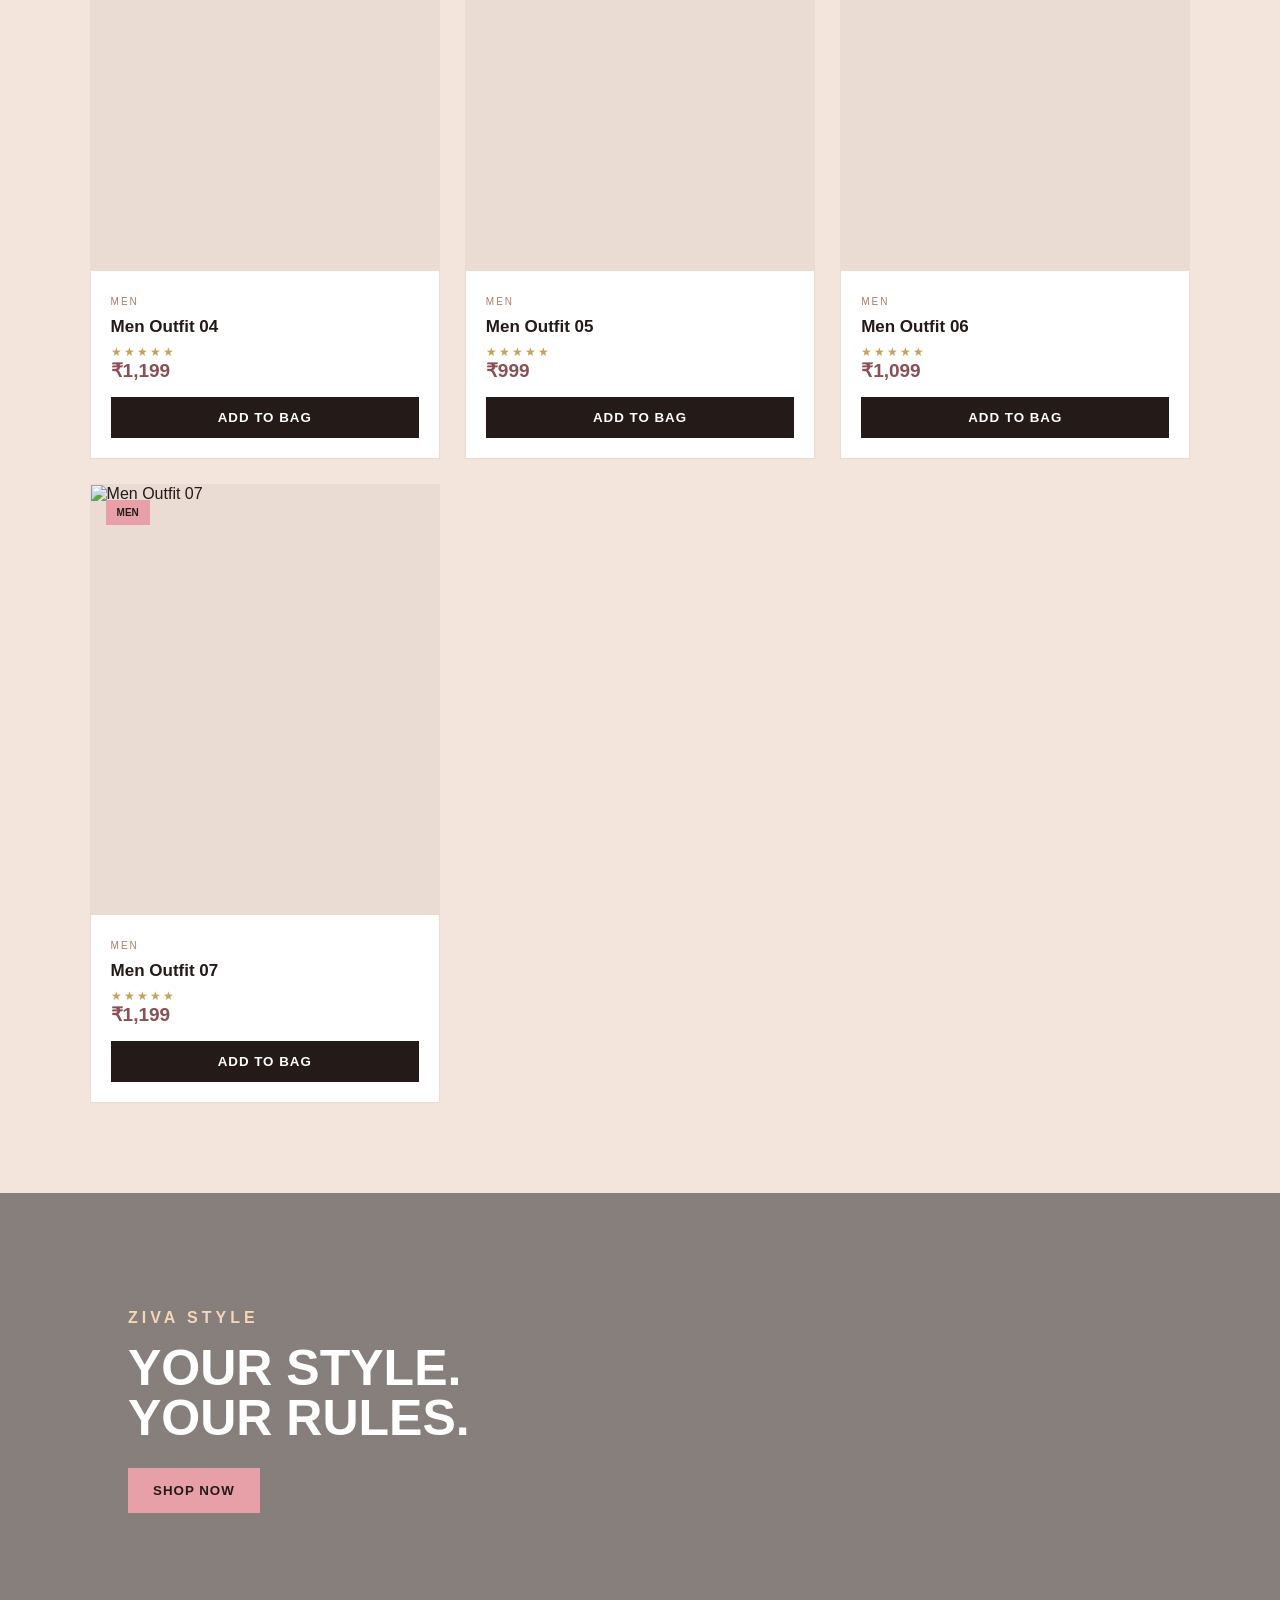
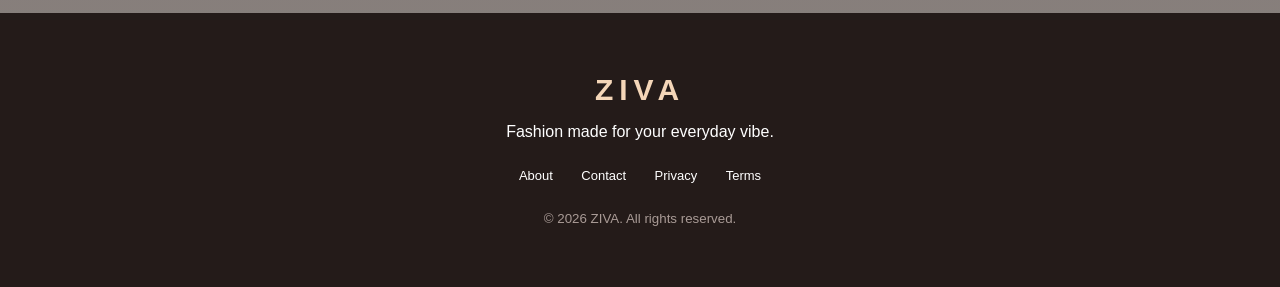
==== commit abd67321: "Add files via upload" ====
--- a/index.html
+++ b/index.html
@@ -3,175 +3,2039 @@
 <head>
     <meta charset="UTF-8">
     <meta name="viewport" content="width=device-width, initial-scale=1.0">
-    <title>ZIVA | Fashion Store</title>
+    <title>ZIVA — Fashion</title>
+
     <link rel="stylesheet" href="style.css">
 </head>
 
 <body>
 
+<!-- HEADER -->
 <header class="header">
-    <div class="logo">ZIVA</div>
+
+    <a href="index.html" class="logo">ZIVA</a>
 
     <nav class="nav">
-        <a href="#">New In</a>
-        <a href="#">Women</a>
-        <a href="#">Men</a>
-        <a href="#">Kids</a>
-        <a href="#">Sale</a>
+        <a href="#new-in">New In</a>
+        <a href="#women-section">Women</a>
+        <a href="#mens-section">Men</a>
+        <a href="#trending-section">Trending</a>
+        <a href="#sale-section">Sale</a>
     </nav>
 
     <div class="header-actions">
         <button class="icon-btn" onclick="openSearch()">⌕</button>
-        <button class="icon-btn">♡</button>
-        <button class="cart-btn" id="cartButton">🛍 Cart (0)</button>
+
+        <button class="cart-btn" id="cartButton">
+            🛍 Cart (0)
+        </button>
     </div>
+
 </header>
 
-<section class="hero">
+
+<!-- HERO -->
+<section class="hero" id="new-in">
 
     <div class="hero-text">
-        <p>THE NEW COLLECTION</p>
-        <h1>WEAR<br>YOUR<br>STYLE.</h1>
-        <span>Modern fashion. Made for you.</span>
+
+        <p>NEW SEASON • NEW STYLE</p>
+
+        <h1>WEAR<br>YOUR<br>VIBE.</h1>
+
+        <span>
+            Discover fashion made for your everyday style.
+        </span>
 
         <div class="hero-buttons">
-            <button>SHOP WOMEN</button>
-            <button class="light-btn">SHOP MEN</button>
-        </div>
+
+            <button onclick="document.getElementById('women-section').scrollIntoView()">
+                SHOP WOMEN
+            </button>
+
+            <button
+                class="light-btn"
+                onclick="document.getElementById('mens-section').scrollIntoView()">
+                SHOP MEN
+            </button>
+
+        </div>
+
     </div>
 
-</section><h3> classic fa
-
-<section class="categories-section">
+</section>
+
+
+<!-- CATEGORIES -->
+<section class="categories-section" id="women-section">
 
     <div class="section-heading">
-        <p>EXPLORE</p>
-        <h2>Shop by Category</h2>
+
+        <p>EXPLORE ZIVA</p>
+
+        <h2>Shop Your Style</h2>
+
     </div>
 
+
     <div class="category-grid">
 
         <div class="category-card">
-            <img src="https://images.unsplash.com/photo-1496747611176-843222e1e57c?auto=format&fit=crop&w=700&q=80">
+
+            <img
+                src="images/WhatsApp Image 2026-10-03 at 9.58.39 PM (1).jpeg"
+                alt="Women Fashion">
+
             <div>
                 <h3>Women</h3>
-                <span>Shop Now →</span>
-            </div>
-        </div>
-
-        <div class="category-card">
-            <img src="https://images.unsplash.com/photo-1529139574466-a303027c1d8b?auto=format&fit=crop&w=700&q=80">
+                <span>Explore the latest looks</span>
+            </div>
+
+        </div>
+
+
+        <div class="category-card" id="mens-section">
+
+            <img
+                src="images/men-outfit.jpeg"
+                alt="Men Fashion">
+
             <div>
                 <h3>Men</h3>
-                <span>Shop Now →</span>
-            </div>
-        </div>
-
-        <div class="category-card">
-            <img src="https://images.unsplash.com/photo-1503919005314-30d93d07d823?auto=format&fit=crop&w=700&q=80">
+                <span>Classic looks. Modern attitude.</span>
+            </div>
+
+        </div>
+
+
+        <div class="category-card" id="trending-section">
+
+            <img
+                src="images/WhatsApp Image 2026-10-03 at 9.59.14 PM.jpeg"
+                alt="Trending Fashion">
+
             <div>
-                <h3>New Arrivals</h3>
-                <span>Shop Now →</span>
-            </div>
+                <h3>Trending</h3>
+                <span>What's trending now</span>
+            </div>
+
         </div>
 
     </div>
 
 </section>
 
-<section class="products-section">
+
+<!-- PRODUCTS -->
+<section class="products-section" id="sale-section">
 
     <div class="section-heading">
-        <p>DISCOVER</p>
-        <h2>Trending Now</h2>
+
+        <p>ZIVA COLLECTION</p>
+
+        <h2>Latest Looks</h2>
+
     </div>
 
+
     <div class="product-grid">
 
-        <div class="product-card">
-
-            <div class="product-image">
-                <img src="https://images.unsplash.com/photo-1551488831-00ddcb6c6bd3?auto=format&fit=crop&w=700&q=80">
-                <span class="sale">20% OFF</span>
+
+        <!-- 01 -->
+        <div class="product-card">
+
+            <div class="product-image">
+
+                <img
+                    src="images/WhatsApp Image 2026-10-03 at 9.58.39 PM (1).jpeg"
+                    alt="ZIVA Look 01">
+
+                <span class="sale">NEW</span>
+
                 <button class="heart" onclick="addToWishlist()">♡</button>
-            </div>
-
-            <div class="product-info">
-                <p class="category-name">WOMEN</p>
-                <h3><a href="product.html">Classic Fashion Dress</a></h3>
-                <p class="rating">★★★★★ <span>(24)</span></p>
+
+            </div>
+
+            <div class="product-info">
+
+                <span class="category-name">WOMEN</span>
+
+                <h3>
+                    <a href="product.html">ZIVA Look 01</a>
+                </h3>
+
+                <div class="rating">★★★★★ <span>(New)</span></div>
+
                 <strong>₹799</strong>
-                <del>₹999</del>
-                <button class="add-btn" onclick="addToCart()">ADD TO BAG</button>
-            </div>
-
-        </div>
-
-
-        <div class="product-card">
-
-            <div class="product-image">
-                <img src="https://images.unsplash.com/photo-1521572163474-6864f9cf17ab?auto=format&fit=crop&w=700&q=80">
-                <span class="sale">15% OFF</span>
-                <button class="heart">♡</button>
-            </div>
-
-            <div class="product-info">
-                <p class="category-name">MEN</p>
-                <h3>Premium Cotton T-Shirt</h3>
-                <p class="rating">★★★★★ <span>(18)</span></p>
-                <strong>₹599</strong>
-                <del>₹699</del>
-                <button class="add-btn" onclick="addToCart()">ADD TO BAG</button>
-            </div>
-
-        </div>
-
-
-        <div class="product-card">
-
-            <div class="product-image">
-                <img src="https://images.unsplash.com/photo-1541099649105-f69ad21f3246?auto=format&fit=crop&w=700&q=80">
-                <span class="sale">25% OFF</span>
-                <button class="heart">♡</button>
-            </div>
-
-            <div class="product-info">
-                <p class="category-name">WOMEN</p>
-                <h3>Classic Denim Jeans</h3>
-                <p class="rating">★★★★★ <span>(31)</span></p>
+
+                <button class="add-btn" onclick="addToCart()">
+                    ADD TO BAG
+                </button>
+
+            </div>
+
+        </div>
+
+
+        <!-- 02 -->
+        <div class="product-card">
+
+            <div class="product-image">
+
+                <img
+                    src="images/WhatsApp Image 2026-10-03 at 9.58.39 PM.jpeg"
+                    alt="ZIVA Look 02">
+
+                <span class="sale">NEW</span>
+
+                <button class="heart">♡</button>
+
+            </div>
+
+            <div class="product-info">
+
+                <span class="category-name">WOMEN</span>
+
+                <h3>ZIVA Look 02</h3>
+
+                <div class="rating">★★★★★ <span>(New)</span></div>
+
+                <strong>₹899</strong>
+
+                <button class="add-btn" onclick="addToCart()">
+                    ADD TO BAG
+                </button>
+
+            </div>
+
+        </div>
+
+
+        <!-- 03 -->
+        <div class="product-card">
+
+            <div class="product-image">
+
+                <img
+                    src="images/WhatsApp Image 2026-10-03 at 9.58.41 PM.jpeg"
+                    alt="ZIVA Look 03">
+
+                <span class="sale">NEW</span>
+
+                <button class="heart">♡</button>
+
+            </div>
+
+            <div class="product-info">
+
+                <span class="category-name">WOMEN</span>
+
+                <h3>ZIVA Look 03</h3>
+
+                <div class="rating">★★★★★ <span>(New)</span></div>
+
+                <strong>₹799</strong>
+
+                <button class="add-btn" onclick="addToCart()">
+                    ADD TO BAG
+                </button>
+
+            </div>
+
+        </div>
+
+
+        <!-- 04 -->
+        <div class="product-card">
+
+            <div class="product-image">
+
+                <img
+                    src="images/WhatsApp Image 2026-10-03 at 9.58.42 PM (1).jpeg"
+                    alt="ZIVA Look 04">
+
+                <span class="sale">NEW</span>
+
+                <button class="heart">♡</button>
+
+            </div>
+
+            <div class="product-info">
+
+                <span class="category-name">WOMEN</span>
+
+                <h3>ZIVA Look 04</h3>
+
+                <div class="rating">★★★★★ <span>(New)</span></div>
+
                 <strong>₹999</strong>
-                <del>₹1,299</del>
-                <button class="add-btn" onclick="addToCart()">ADD TO BAG</button>
-            </div>
-
-        </div>
+
+                <button class="add-btn" onclick="addToCart()">
+                    ADD TO BAG
+                </button>
+
+            </div>
+
+        </div>
+
+
+        <!-- 05 -->
+        <div class="product-card">
+
+            <div class="product-image">
+
+                <img
+                    src="images/WhatsApp Image 2026-10-03 at 9.58.42 PM.jpeg"
+                    alt="ZIVA Look 05">
+
+                <span class="sale">NEW</span>
+
+                <button class="heart">♡</button>
+
+            </div>
+
+            <div class="product-info">
+
+                <span class="category-name">WOMEN</span>
+
+                <h3>ZIVA Look 05</h3>
+
+                <div class="rating">★★★★★ <span>(New)</span></div>
+
+                <strong>₹899</strong>
+
+                <button class="add-btn" onclick="addToCart()">
+                    ADD TO BAG
+                </button>
+
+            </div>
+
+        </div>
+
+
+        <!-- 06 -->
+        <div class="product-card">
+
+            <div class="product-image">
+
+                <img
+                    src="images/WhatsApp Image 2026-10-03 at 9.58.48 PM (1).jpeg"
+                    alt="ZIVA Look 06">
+
+                <span class="sale">NEW</span>
+
+                <button class="heart">♡</button>
+
+            </div>
+
+            <div class="product-info">
+
+                <span class="category-name">WOMEN</span>
+
+                <h3>ZIVA Look 06</h3>
+
+                <div class="rating">★★★★★ <span>(New)</span></div>
+
+                <strong>₹799</strong>
+
+                <button class="add-btn" onclick="addToCart()">
+                    ADD TO BAG
+                </button>
+
+            </div>
+
+        </div>
+
+
+        <!-- 07 -->
+        <div class="product-card">
+
+            <div class="product-image">
+
+                <img
+                    src="images/WhatsApp Image 2026-10-03 at 9.58.48 PM (2).jpeg"
+                    alt="ZIVA Look 07">
+
+                <span class="sale">NEW</span>
+
+                <button class="heart">♡</button>
+
+            </div>
+
+            <div class="product-info">
+
+                <span class="category-name">WOMEN</span>
+
+                <h3>ZIVA Look 07</h3>
+
+                <div class="rating">★★★★★ <span>(New)</span></div>
+
+                <strong>₹899</strong>
+
+                <button class="add-btn" onclick="addToCart()">
+                    ADD TO BAG
+                </button>
+
+            </div>
+
+        </div>
+
+
+        <!-- 08 -->
+        <div class="product-card">
+
+            <div class="product-image">
+
+                <img
+                    src="images/WhatsApp Image 2026-10-03 at 9.58.48 PM (3).jpeg"
+                    alt="ZIVA Look 08">
+
+                <span class="sale">NEW</span>
+
+                <button class="heart">♡</button>
+
+            </div>
+
+            <div class="product-info">
+
+                <span class="category-name">WOMEN</span>
+
+                <h3>ZIVA Look 08</h3>
+
+                <div class="rating">★★★★★ <span>(New)</span></div>
+
+                <strong>₹999</strong>
+
+                <button class="add-btn" onclick="addToCart()">
+                    ADD TO BAG
+                </button>
+
+            </div>
+
+        </div>
+
+
+        <!-- 09 -->
+        <div class="product-card">
+
+            <div class="product-image">
+
+                <img
+                    src="images/WhatsApp Image 2026-10-03 at 9.58.48 PM.jpeg"
+                    alt="ZIVA Look 09">
+
+                <span class="sale">NEW</span>
+
+                <button class="heart">♡</button>
+
+            </div>
+
+            <div class="product-info">
+
+                <span class="category-name">WOMEN</span>
+
+                <h3>ZIVA Look 09</h3>
+
+                <div class="rating">★★★★★ <span>(New)</span></div>
+
+                <strong>₹799</strong>
+
+                <button class="add-btn" onclick="addToCart()">
+                    ADD TO BAG
+                </button>
+
+            </div>
+
+        </div>
+
+
+        <!-- 10 -->
+        <div class="product-card">
+
+            <div class="product-image">
+
+                <img
+                    src="images/WhatsApp Image 2026-10-03 at 9.58.49 PM (1).jpeg"
+                    alt="ZIVA Look 10">
+
+                <span class="sale">NEW</span>
+
+                <button class="heart">♡</button>
+
+            </div>
+
+            <div class="product-info">
+
+                <span class="category-name">WOMEN</span>
+
+                <h3>ZIVA Look 10</h3>
+
+                <div class="rating">★★★★★ <span>(New)</span></div>
+
+                <strong>₹899</strong>
+
+                <button class="add-btn" onclick="addToCart()">
+                    ADD TO BAG
+                </button>
+
+            </div>
+
+        </div>
+
+
+        <!-- 11 -->
+        <div class="product-card">
+
+            <div class="product-image">
+
+                <img
+                    src="images/WhatsApp Image 2026-10-03 at 9.58.49 PM.jpeg"
+                    alt="ZIVA Look 11">
+
+                <span class="sale">NEW</span>
+
+                <button class="heart">♡</button>
+
+            </div>
+
+            <div class="product-info">
+
+                <span class="category-name">WOMEN</span>
+
+                <h3>ZIVA Look 11</h3>
+
+                <div class="rating">★★★★★ <span>(New)</span></div>
+
+                <strong>₹799</strong>
+
+                <button class="add-btn" onclick="addToCart()">
+                    ADD TO BAG
+                </button>
+
+            </div>
+
+        </div>
+
+
+        <!-- 12 -->
+        <div class="product-card">
+
+            <div class="product-image">
+
+                <img
+                    src="images/WhatsApp Image 2026-10-03 at 9.58.50 PM (1).jpeg"
+                    alt="ZIVA Look 12">
+
+                <span class="sale">NEW</span>
+
+                <button class="heart">♡</button>
+
+            </div>
+
+            <div class="product-info">
+
+                <span class="category-name">WOMEN</span>
+
+                <h3>ZIVA Look 12</h3>
+
+                <div class="rating">★★★★★ <span>(New)</span></div>
+
+                <strong>₹999</strong>
+
+                <button class="add-btn" onclick="addToCart()">
+                    ADD TO BAG
+                </button>
+
+            </div>
+
+        </div>
+
+
+        <!-- 13 -->
+        <div class="product-card">
+
+            <div class="product-image">
+
+                <img
+                    src="images/WhatsApp Image 2026-10-03 at 9.58.50 PM.jpeg"
+                    alt="ZIVA Look 13">
+
+                <span class="sale">NEW</span>
+
+                <button class="heart">♡</button>
+
+            </div>
+
+            <div class="product-info">
+
+                <span class="category-name">WOMEN</span>
+
+                <h3>ZIVA Look 13</h3>
+
+                <div class="rating">★★★★★ <span>(New)</span></div>
+
+                <strong>₹899</strong>
+
+                <button class="add-btn" onclick="addToCart()">
+                    ADD TO BAG
+                </button>
+
+            </div>
+
+        </div>
+
+
+        <!-- 14 -->
+        <div class="product-card">
+
+            <div class="product-image">
+
+                <img
+                    src="images/WhatsApp Image 2026-10-03 at 9.58.51 PM (1).jpeg"
+                    alt="ZIVA Look 14">
+
+                <span class="sale">NEW</span>
+
+                <button class="heart">♡</button>
+
+            </div>
+
+            <div class="product-info">
+
+                <span class="category-name">WOMEN</span>
+
+                <h3>ZIVA Look 14</h3>
+
+                <div class="rating">★★★★★ <span>(New)</span></div>
+
+                <strong>₹799</strong>
+
+                <button class="add-btn" onclick="addToCart()">
+                    ADD TO BAG
+                </button>
+
+            </div>
+
+        </div>
+
+
+        <!-- 15 -->
+        <div class="product-card">
+
+            <div class="product-image">
+
+                <img
+                    src="images/WhatsApp Image 2026-10-03 at 9.58.51 PM (2).jpeg"
+                    alt="ZIVA Look 15">
+
+                <span class="sale">NEW</span>
+
+                <button class="heart">♡</button>
+
+            </div>
+
+            <div class="product-info">
+
+                <span class="category-name">WOMEN</span>
+
+                <h3>ZIVA Look 15</h3>
+
+                <div class="rating">★★★★★ <span>(New)</span></div>
+
+                <strong>₹899</strong>
+
+                <button class="add-btn" onclick="addToCart()">
+                    ADD TO BAG
+                </button>
+
+            </div>
+
+        </div>
+
+
+        <!-- 16 -->
+        <div class="product-card">
+
+            <div class="product-image">
+
+                <img
+                    src="images/WhatsApp Image 2026-10-03 at 9.58.51 PM.jpeg"
+                    alt="ZIVA Look 16">
+
+                <span class="sale">NEW</span>
+
+                <button class="heart">♡</button>
+
+            </div>
+
+            <div class="product-info">
+
+                <span class="category-name">WOMEN</span>
+
+                <h3>ZIVA Look 16</h3>
+
+                <div class="rating">★★★★★ <span>(New)</span></div>
+
+                <strong>₹999</strong>
+
+                <button class="add-btn" onclick="addToCart()">
+                    ADD TO BAG
+                </button>
+
+            </div>
+
+        </div>
+
+
+        <!-- 17 -->
+        <div class="product-card">
+
+            <div class="product-image">
+
+                <img
+                    src="images/WhatsApp Image 2026-10-03 at 9.58.52 PM.jpeg"
+                    alt="ZIVA Look 17">
+
+                <span class="sale">NEW</span>
+
+                <button class="heart">♡</button>
+
+            </div>
+
+            <div class="product-info">
+
+                <span class="category-name">WOMEN</span>
+
+                <h3>ZIVA Look 17</h3>
+
+                <div class="rating">★★★★★ <span>(New)</span></div>
+
+                <strong>₹799</strong>
+
+                <button class="add-btn" onclick="addToCart()">
+                    ADD TO BAG
+                </button>
+
+            </div>
+
+        </div>
+
+
+        <!-- 18 -->
+        <div class="product-card">
+
+            <div class="product-image">
+
+                <img
+                    src="images/WhatsApp Image 2026-10-03 at 9.58.53 PM.jpeg"
+                    alt="ZIVA Look 18">
+
+                <span class="sale">NEW</span>
+
+                <button class="heart">♡</button>
+
+            </div>
+
+            <div class="product-info">
+
+                <span class="category-name">WOMEN</span>
+
+                <h3>ZIVA Look 18</h3>
+
+                <div class="rating">★★★★★ <span>(New)</span></div>
+
+                <strong>₹899</strong>
+
+                <button class="add-btn" onclick="addToCart()">
+                    ADD TO BAG
+                </button>
+
+            </div>
+
+        </div>
+
+
+        <!-- 19 -->
+        <div class="product-card">
+
+            <div class="product-image">
+
+                <img
+                    src="images/WhatsApp Image 2026-10-03 at 9.58.54 PM.jpeg"
+                    alt="ZIVA Look 19">
+
+                <span class="sale">NEW</span>
+
+                <button class="heart">♡</button>
+
+            </div>
+
+            <div class="product-info">
+
+                <span class="category-name">WOMEN</span>
+
+                <h3>ZIVA Look 19</h3>
+
+                <div class="rating">★★★★★ <span>(New)</span></div>
+
+                <strong>₹799</strong>
+
+                <button class="add-btn" onclick="addToCart()">
+                    ADD TO BAG
+                </button>
+
+            </div>
+
+        </div>
+
+
+        <!-- 20 -->
+        <div class="product-card">
+
+            <div class="product-image">
+
+                <img
+                    src="images/WhatsApp Image 2026-10-03 at 9.58.55 PM (1).jpeg"
+                    alt="ZIVA Look 20">
+
+                <span class="sale">NEW</span>
+
+                <button class="heart">♡</button>
+
+            </div>
+
+            <div class="product-info">
+
+                <span class="category-name">WOMEN</span>
+
+                <h3>ZIVA Look 20</h3>
+
+                <div class="rating">★★★★★ <span>(New)</span></div>
+
+                <strong>₹999</strong>
+
+                <button class="add-btn" onclick="addToCart()">
+                    ADD TO BAG
+                </button>
+
+            </div>
+
+        </div>
+
+
+        <!-- 21 -->
+        <div class="product-card">
+
+            <div class="product-image">
+
+                <img
+                    src="images/WhatsApp Image 2026-10-03 at 9.58.55 PM.jpeg"
+                    alt="ZIVA Look 21">
+
+                <span class="sale">NEW</span>
+
+                <button class="heart">♡</button>
+
+            </div>
+
+            <div class="product-info">
+
+                <span class="category-name">WOMEN</span>
+
+                <h3>ZIVA Look 21</h3>
+
+                <div class="rating">★★★★★ <span>(New)</span></div>
+
+                <strong>₹899</strong>
+
+                <button class="add-btn" onclick="addToCart()">
+                    ADD TO BAG
+                </button>
+
+            </div>
+
+        </div>
+
+
+        <!-- 22 -->
+        <div class="product-card">
+
+            <div class="product-image">
+
+                <img
+                    src="images/WhatsApp Image 2026-10-03 at 9.58.56 PM (1).jpeg"
+                    alt="ZIVA Look 22">
+
+                <span class="sale">NEW</span>
+
+                <button class="heart">♡</button>
+
+            </div>
+
+            <div class="product-info">
+
+                <span class="category-name">WOMEN</span>
+
+                <h3>ZIVA Look 22</h3>
+
+                <div class="rating">★★★★★ <span>(New)</span></div>
+
+                <strong>₹799</strong>
+
+                <button class="add-btn" onclick="addToCart()">
+                    ADD TO BAG
+                </button>
+
+            </div>
+
+        </div>
+
+
+        <!-- 23 -->
+        <div class="product-card">
+
+            <div class="product-image">
+
+                <img
+                    src="images/WhatsApp Image 2026-10-03 at 9.58.56 PM.jpeg"
+                    alt="ZIVA Look 23">
+
+                <span class="sale">NEW</span>
+
+                <button class="heart">♡</button>
+
+            </div>
+
+            <div class="product-info">
+
+                <span class="category-name">WOMEN</span>
+
+                <h3>ZIVA Look 23</h3>
+
+                <div class="rating">★★★★★ <span>(New)</span></div>
+
+                <strong>₹899</strong>
+
+                <button class="add-btn" onclick="addToCart()">
+                    ADD TO BAG
+                </button>
+
+            </div>
+
+        </div>
+
+
+        <!-- 24 -->
+        <div class="product-card">
+
+            <div class="product-image">
+
+                <img
+                    src="images/WhatsApp Image 2026-10-03 at 9.58.57 PM (1).jpeg"
+                    alt="ZIVA Look 24">
+
+                <span class="sale">NEW</span>
+
+                <button class="heart">♡</button>
+
+            </div>
+
+            <div class="product-info">
+
+                <span class="category-name">WOMEN</span>
+
+                <h3>ZIVA Look 24</h3>
+
+                <div class="rating">★★★★★ <span>(New)</span></div>
+
+                <strong>₹999</strong>
+
+                <button class="add-btn" onclick="addToCart()">
+                    ADD TO BAG
+                </button>
+
+            </div>
+
+        </div>
+
+
+        <!-- 25 -->
+        <div class="product-card">
+
+            <div class="product-image">
+
+                <img
+                    src="images/WhatsApp Image 2026-10-03 at 9.58.57 PM (2).jpeg"
+                    alt="ZIVA Look 25">
+
+                <span class="sale">NEW</span>
+
+                <button class="heart">♡</button>
+
+            </div>
+
+            <div class="product-info">
+
+                <span class="category-name">WOMEN</span>
+
+                <h3>ZIVA Look 25</h3>
+
+                <div class="rating">★★★★★ <span>(New)</span></div>
+
+                <strong>₹799</strong>
+
+                <button class="add-btn" onclick="addToCart()">
+                    ADD TO BAG
+                </button>
+
+            </div>
+
+        </div>
+
+
+        <!-- 26 -->
+        <div class="product-card">
+
+            <div class="product-image">
+
+                <img
+                    src="images/WhatsApp Image 2026-10-03 at 9.58.57 PM.jpeg"
+                    alt="ZIVA Look 26">
+
+                <span class="sale">NEW</span>
+
+                <button class="heart">♡</button>
+
+            </div>
+
+            <div class="product-info">
+
+                <span class="category-name">WOMEN</span>
+
+                <h3>ZIVA Look 26</h3>
+
+                <div class="rating">★★★★★ <span>(New)</span></div>
+
+                <strong>₹899</strong>
+
+                <button class="add-btn" onclick="addToCart()">
+                    ADD TO BAG
+                </button>
+
+            </div>
+
+        </div>
+
+
+        <!-- 27 -->
+        <div class="product-card">
+
+            <div class="product-image">
+
+                <img
+                    src="images/WhatsApp Image 2026-10-03 at 9.58.58 PM.jpeg"
+                    alt="ZIVA Look 27">
+
+                <span class="sale">NEW</span>
+
+                <button class="heart">♡</button>
+
+            </div>
+
+            <div class="product-info">
+
+                <span class="category-name">WOMEN</span>
+
+                <h3>ZIVA Look 27</h3>
+
+                <div class="rating">★★★★★ <span>(New)</span></div>
+
+                <strong>₹799</strong>
+
+                <button class="add-btn" onclick="addToCart()">
+                    ADD TO BAG
+                </button>
+
+            </div>
+
+        </div>
+
+
+        <!-- 28 -->
+        <div class="product-card">
+
+            <div class="product-image">
+
+                <img
+                    src="images/WhatsApp Image 2026-10-03 at 9.59.00 PM (1).jpeg"
+                    alt="ZIVA Look 28">
+
+                <span class="sale">NEW</span>
+
+                <button class="heart">♡</button>
+
+            </div>
+
+            <div class="product-info">
+
+                <span class="category-name">WOMEN</span>
+
+                <h3>ZIVA Look 28</h3>
+
+                <div class="rating">★★★★★ <span>(New)</span></div>
+
+                <strong>₹999</strong>
+
+                <button class="add-btn" onclick="addToCart()">
+                    ADD TO BAG
+                </button>
+
+            </div>
+
+        </div>
+
+
+        <!-- 29 -->
+        <div class="product-card">
+
+            <div class="product-image">
+
+                <img
+                    src="images/WhatsApp Image 2026-10-03 at 9.59.00 PM.jpeg"
+                    alt="ZIVA Look 29">
+
+                <span class="sale">NEW</span>
+
+                <button class="heart">♡</button>
+
+            </div>
+
+            <div class="product-info">
+
+                <span class="category-name">WOMEN</span>
+
+                <h3>ZIVA Look 29</h3>
+
+                <div class="rating">★★★★★ <span>(New)</span></div>
+
+                <strong>₹899</strong>
+
+                <button class="add-btn" onclick="addToCart()">
+                    ADD TO BAG
+                </button>
+
+            </div>
+
+        </div>
+
+
+        <!-- 30 -->
+        <div class="product-card">
+
+            <div class="product-image">
+
+                <img
+                    src="images/WhatsApp Image 2026-10-03 at 9.59.02 PM (1).jpeg"
+                    alt="ZIVA Look 30">
+
+                <span class="sale">NEW</span>
+
+                <button class="heart">♡</button>
+
+            </div>
+
+            <div class="product-info">
+
+                <span class="category-name">WOMEN</span>
+
+                <h3>ZIVA Look 30</h3>
+
+                <div class="rating">★★★★★ <span>(New)</span></div>
+
+                <strong>₹799</strong>
+
+                <button class="add-btn" onclick="addToCart()">
+                    ADD TO BAG
+                </button>
+
+            </div>
+
+        </div>
+
+
+        <!-- 31 -->
+        <div class="product-card">
+
+            <div class="product-image">
+
+                <img
+                    src="images/WhatsApp Image 2026-10-03 at 9.59.02 PM.jpeg"
+                    alt="ZIVA Look 31">
+
+                <span class="sale">NEW</span>
+
+                <button class="heart">♡</button>
+
+            </div>
+
+            <div class="product-info">
+
+                <span class="category-name">WOMEN</span>
+
+                <h3>ZIVA Look 31</h3>
+
+                <div class="rating">★★★★★ <span>(New)</span></div>
+
+                <strong>₹899</strong>
+
+                <button class="add-btn" onclick="addToCart()">
+                    ADD TO BAG
+                </button>
+
+            </div>
+
+        </div>
+
+
+        <!-- 32 -->
+        <div class="product-card">
+
+            <div class="product-image">
+
+                <img
+                    src="images/WhatsApp Image 2026-10-03 at 9.59.05 PM (1).jpeg"
+                    alt="ZIVA Look 32">
+
+                <span class="sale">NEW</span>
+
+                <button class="heart">♡</button>
+
+            </div>
+
+            <div class="product-info">
+
+                <span class="category-name">WOMEN</span>
+
+                <h3>ZIVA Look 32</h3>
+
+                <div class="rating">★★★★★ <span>(New)</span></div>
+
+                <strong>₹999</strong>
+
+                <button class="add-btn" onclick="addToCart()">
+                    ADD TO BAG
+                </button>
+
+            </div>
+
+        </div>
+
+
+        <!-- 33 -->
+        <div class="product-card">
+
+            <div class="product-image">
+
+                <img
+                    src="images/WhatsApp Image 2026-10-03 at 9.59.05 PM (2).jpeg"
+                    alt="ZIVA Look 33">
+
+                <span class="sale">NEW</span>
+
+                <button class="heart">♡</button>
+
+            </div>
+
+            <div class="product-info">
+
+                <span class="category-name">WOMEN</span>
+
+                <h3>ZIVA Look 33</h3>
+
+                <div class="rating">★★★★★ <span>(New)</span></div>
+
+                <strong>₹799</strong>
+
+                <button class="add-btn" onclick="addToCart()">
+                    ADD TO BAG
+                </button>
+
+            </div>
+
+        </div>
+
+
+        <!-- 34 -->
+        <div class="product-card">
+
+            <div class="product-image">
+
+                <img
+                    src="images/WhatsApp Image 2026-10-03 at 9.59.05 PM.jpeg"
+                    alt="ZIVA Look 34">
+
+                <span class="sale">NEW</span>
+
+                <button class="heart">♡</button>
+
+            </div>
+
+            <div class="product-info">
+
+                <span class="category-name">WOMEN</span>
+
+                <h3>ZIVA Look 34</h3>
+
+                <div class="rating">★★★★★ <span>(New)</span></div>
+
+                <strong>₹899</strong>
+
+                <button class="add-btn" onclick="addToCart()">
+                    ADD TO BAG
+                </button>
+
+            </div>
+
+        </div>
+
+
+        <!-- 35 -->
+        <div class="product-card">
+
+            <div class="product-image">
+
+                <img
+                    src="images/WhatsApp Image 2026-10-03 at 9.59.06 PM (1).jpeg"
+                    alt="ZIVA Look 35">
+
+                <span class="sale">NEW</span>
+
+                <button class="heart">♡</button>
+
+            </div>
+
+            <div class="product-info">
+
+                <span class="category-name">WOMEN</span>
+
+                <h3>ZIVA Look 35</h3>
+
+                <div class="rating">★★★★★ <span>(New)</span></div>
+
+                <strong>₹799</strong>
+
+                <button class="add-btn" onclick="addToCart()">
+                    ADD TO BAG
+                </button>
+
+            </div>
+
+        </div>
+
+
+        <!-- 36 -->
+        <div class="product-card">
+
+            <div class="product-image">
+
+                <img
+                    src="images/WhatsApp Image 2026-10-03 at 9.59.06 PM.jpeg"
+                    alt="ZIVA Look 36">
+
+                <span class="sale">NEW</span>
+
+                <button class="heart">♡</button>
+
+            </div>
+
+            <div class="product-info">
+
+                <span class="category-name">WOMEN</span>
+
+                <h3>ZIVA Look 36</h3>
+
+                <div class="rating">★★★★★ <span>(New)</span></div>
+
+                <strong>₹999</strong>
+
+                <button class="add-btn" onclick="addToCart()">
+                    ADD TO BAG
+                </button>
+
+            </div>
+
+        </div>
+
+
+        <!-- 37 -->
+        <div class="product-card">
+
+            <div class="product-image">
+
+                <img
+                    src="images/WhatsApp Image 2026-10-03 at 9.59.07 PM.jpeg"
+                    alt="ZIVA Look 37">
+
+                <span class="sale">NEW</span>
+
+                <button class="heart">♡</button>
+
+            </div>
+
+            <div class="product-info">
+
+                <span class="category-name">WOMEN</span>
+
+                <h3>ZIVA Look 37</h3>
+
+                <div class="rating">★★★★★ <span>(New)</span></div>
+
+                <strong>₹899</strong>
+
+                <button class="add-btn" onclick="addToCart()">
+                    ADD TO BAG
+                </button>
+
+            </div>
+
+        </div>
+
+
+        <!-- 38 -->
+        <div class="product-card">
+
+            <div class="product-image">
+
+                <img
+                    src="images/WhatsApp Image 2026-10-03 at 9.59.11 PM (1).jpeg"
+                    alt="ZIVA Look 38">
+
+                <span class="sale">NEW</span>
+
+                <button class="heart">♡</button>
+
+            </div>
+
+            <div class="product-info">
+
+                <span class="category-name">WOMEN</span>
+
+                <h3>ZIVA Look 38</h3>
+
+                <div class="rating">★★★★★ <span>(New)</span></div>
+
+                <strong>₹799</strong>
+
+                <button class="add-btn" onclick="addToCart()">
+                    ADD TO BAG
+                </button>
+
+            </div>
+
+        </div>
+
+
+        <!-- 39 -->
+        <div class="product-card">
+
+            <div class="product-image">
+
+                <img
+                    src="images/WhatsApp Image 2026-10-03 at 9.59.11 PM (2).jpeg"
+                    alt="ZIVA Look 39">
+
+                <span class="sale">NEW</span>
+
+                <button class="heart">♡</button>
+
+            </div>
+
+            <div class="product-info">
+
+                <span class="category-name">WOMEN</span>
+
+                <h3>ZIVA Look 39</h3>
+
+                <div class="rating">★★★★★ <span>(New)</span></div>
+
+                <strong>₹899</strong>
+
+                <button class="add-btn" onclick="addToCart()">
+                    ADD TO BAG
+                </button>
+
+            </div>
+
+        </div>
+
+
+        <!-- 40 -->
+        <div class="product-card">
+
+            <div class="product-image">
+
+                <img
+                    src="images/WhatsApp Image 2026-10-03 at 9.59.11 PM.jpeg"
+                    alt="ZIVA Look 40">
+
+                <span class="sale">NEW</span>
+
+                <button class="heart">♡</button>
+
+            </div>
+
+            <div class="product-info">
+
+                <span class="category-name">WOMEN</span>
+
+                <h3>ZIVA Look 40</h3>
+
+                <div class="rating">★★★★★ <span>(New)</span></div>
+
+                <strong>₹999</strong>
+
+                <button class="add-btn" onclick="addToCart()">
+                    ADD TO BAG
+                </button>
+
+            </div>
+
+        </div>
+
+
+        <!-- 41 -->
+        <div class="product-card">
+
+            <div class="product-image">
+
+                <img
+                    src="images/WhatsApp Image 2026-10-03 at 9.59.12 PM.jpeg"
+                    alt="ZIVA Look 41">
+
+                <span class="sale">NEW</span>
+
+                <button class="heart">♡</button>
+
+            </div>
+
+            <div class="product-info">
+
+                <span class="category-name">WOMEN</span>
+
+                <h3>ZIVA Look 41</h3>
+
+                <div class="rating">★★★★★ <span>(New)</span></div>
+
+                <strong>₹799</strong>
+
+                <button class="add-btn" onclick="addToCart()">
+                    ADD TO BAG
+                </button>
+
+            </div>
+
+        </div>
+
+
+        <!-- 42 -->
+        <div class="product-card">
+
+            <div class="product-image">
+
+                <img
+                    src="images/WhatsApp Image 2026-10-03 at 9.59.13 PM (1).jpeg"
+                    alt="ZIVA Look 42">
+
+                <span class="sale">NEW</span>
+
+                <button class="heart">♡</button>
+
+            </div>
+
+            <div class="product-info">
+
+                <span class="category-name">WOMEN</span>
+
+                <h3>ZIVA Look 42</h3>
+
+                <div class="rating">★★★★★ <span>(New)</span></div>
+
+                <strong>₹899</strong>
+
+                <button class="add-btn" onclick="addToCart()">
+                    ADD TO BAG
+                </button>
+
+            </div>
+
+        </div>
+
+
+        <!-- 43 -->
+        <div class="product-card">
+
+            <div class="product-image">
+
+                <img
+                    src="images/WhatsApp Image 2026-10-03 at 9.59.13 PM.jpeg"
+                    alt="ZIVA Look 43">
+
+                <span class="sale">NEW</span>
+
+                <button class="heart">♡</button>
+
+            </div>
+
+            <div class="product-info">
+
+                <span class="category-name">WOMEN</span>
+
+                <h3>ZIVA Look 43</h3>
+
+                <div class="rating">★★★★★ <span>(New)</span></div>
+
+                <strong>₹799</strong>
+
+                <button class="add-btn" onclick="addToCart()">
+                    ADD TO BAG
+                </button>
+
+            </div>
+
+        </div>
+
+
+        <!-- 44 -->
+        <div class="product-card">
+
+            <div class="product-image">
+
+                <img
+                    src="images/WhatsApp Image 2026-10-03 at 9.59.14 PM (1).jpeg"
+                    alt="ZIVA Look 44">
+
+                <span class="sale">NEW</span>
+
+                <button class="heart">♡</button>
+
+            </div>
+
+            <div class="product-info">
+
+                <span class="category-name">WOMEN</span>
+
+                <h3>ZIVA Look 44</h3>
+
+                <div class="rating">★★★★★ <span>(New)</span></div>
+
+                <strong>₹999</strong>
+
+                <button class="add-btn" onclick="addToCart()">
+                    ADD TO BAG
+                </button>
+
+            </div>
+
+        </div>
+
+
+        <!-- 45 -->
+        <div class="product-card">
+
+            <div class="product-image">
+
+                <img
+                    src="images/WhatsApp Image 2026-10-03 at 9.59.14 PM.jpeg"
+                    alt="ZIVA Look 45">
+
+                <span class="sale">NEW</span>
+
+                <button class="heart">♡</button>
+
+            </div>
+
+            <div class="product-info">
+
+                <span class="category-name">WOMEN</span>
+
+                <h3>ZIVA Look 45</h3>
+
+                <div class="rating">★★★★★ <span>(New)</span></div>
+
+                <strong>₹899</strong>
+
+                <button class="add-btn" onclick="addToCart()">
+                    ADD TO BAG
+                </button>
+
+            </div>
+
+        </div>
+
+
+        <!-- 46 -->
+        <div class="product-card">
+
+            <div class="product-image">
+
+                <img
+                    src="images/WhatsApp Image 2026-10-03 at 9.59.16 PM (1).jpeg"
+                    alt="ZIVA Look 46">
+
+                <span class="sale">NEW</span>
+
+                <button class="heart">♡</button>
+
+            </div>
+
+            <div class="product-info">
+
+                <span class="category-name">WOMEN</span>
+
+                <h3>ZIVA Look 46</h3>
+
+                <div class="rating">★★★★★ <span>(New)</span></div>
+
+                <strong>₹799</strong>
+
+                <button class="add-btn" onclick="addToCart()">
+                    ADD TO BAG
+                </button>
+
+            </div>
+
+        </div>
+
+
+        <!-- 47 -->
+        <div class="product-card">
+
+            <div class="product-image">
+
+                <img
+                    src="images/WhatsApp Image 2026-10-03 at 9.59.16 PM.jpeg"
+                    alt="ZIVA Look 47">
+
+                <span class="sale">NEW</span>
+
+                <button class="heart">♡</button>
+
+            </div>
+
+            <div class="product-info">
+
+                <span class="category-name">WOMEN</span>
+
+                <h3>ZIVA Look 47</h3>
+
+                <div class="rating">★★★★★ <span>(New)</span></div>
+
+                <strong>₹899</strong>
+
+                <button class="add-btn" onclick="addToCart()">
+                    ADD TO BAG
+                </button>
+
+            </div>
+
+        </div>
+
+
+        <!-- 48 -->
+        <div class="product-card">
+
+            <div class="product-image">
+
+                <img
+                    src="images/WhatsApp Image 2026-10-03 at 9.59.17 PM (1).jpeg"
+                    alt="ZIVA Look 48">
+
+                <span class="sale">NEW</span>
+
+                <button class="heart">♡</button>
+
+            </div>
+
+            <div class="product-info">
+
+                <span class="category-name">WOMEN</span>
+
+                <h3>ZIVA Look 48</h3>
+
+                <div class="rating">★★★★★ <span>(New)</span></div>
+
+                <strong>₹999</strong>
+
+                <button class="add-btn" onclick="addToCart()">
+                    ADD TO BAG
+                </button>
+
+            </div>
+
+        </div>
+
+
+        <!-- 49 -->
+        <div class="product-card">
+
+            <div class="product-image">
+
+                <img
+                    src="images/WhatsApp Image 2026-10-03 at 9.59.17 PM.jpeg"
+                    alt="ZIVA Look 49">
+
+                <span class="sale">NEW</span>
+
+                <button class="heart">♡</button>
+
+            </div>
+
+            <div class="product-info">
+
+                <span class="category-name">WOMEN</span>
+
+                <h3>ZIVA Look 49</h3>
+
+                <div class="rating">★★★★★ <span>(New)</span></div>
+
+                <strong>₹899</strong>
+
+                <button class="add-btn" onclick="addToCart()">
+                    ADD TO BAG
+                </button>
+
+            </div>
+
+        </div>
+
+
+        <!-- EXISTING MEN LOOKS -->
+
+        <div class="product-card">
+
+            <div class="product-image">
+
+                <img src="images/men-outfit1.jpeg" alt="Men Outfit 01">
+
+                <span class="sale">MEN</span>
+
+            </div>
+
+            <div class="product-info">
+
+                <span class="category-name">MEN</span>
+
+                <h3>Men Outfit 01</h3>
+
+                <div class="rating">★★★★★</div>
+
+                <strong>₹999</strong>
+
+                <button class="add-btn" onclick="addToCart()">
+                    ADD TO BAG
+                </button>
+
+            </div>
+
+        </div>
+
+
+        <div class="product-card">
+
+            <div class="product-image">
+
+                <img src="images/men-outfit3.jpeg" alt="Men Outfit 03">
+
+                <span class="sale">MEN</span>
+
+            </div>
+
+            <div class="product-info">
+
+                <span class="category-name">MEN</span>
+
+                <h3>Men Outfit 03</h3>
+
+                <div class="rating">★★★★★</div>
+
+                <strong>₹1,099</strong>
+
+                <button class="add-btn" onclick="addToCart()">
+                    ADD TO BAG
+                </button>
+
+            </div>
+
+        </div>
+
+
+        <div class="product-card">
+
+            <div class="product-image">
+
+                <img src="images/men-outfit4.jpeg" alt="Men Outfit 04">
+
+                <span class="sale">MEN</span>
+
+            </div>
+
+            <div class="product-info">
+
+                <span class="category-name">MEN</span>
+
+                <h3>Men Outfit 04</h3>
+
+                <div class="rating">★★★★★</div>
+
+                <strong>₹1,199</strong>
+
+                <button class="add-btn" onclick="addToCart()">
+                    ADD TO BAG
+                </button>
+
+            </div>
+
+        </div>
+
+
+        <div class="product-card">
+
+            <div class="product-image">
+
+                <img src="images/men-outfit5.jpeg" alt="Men Outfit 05">
+
+                <span class="sale">MEN</span>
+
+            </div>
+
+            <div class="product-info">
+
+                <span class="category-name">MEN</span>
+
+                <h3>Men Outfit 05</h3>
+
+                <div class="rating">★★★★★</div>
+
+                <strong>₹999</strong>
+
+                <button class="add-btn" onclick="addToCart()">
+                    ADD TO BAG
+                </button>
+
+            </div>
+
+        </div>
+
+
+        <div class="product-card">
+
+            <div class="product-image">
+
+                <img src="images/men-outfit6.jpeg" alt="Men Outfit 06">
+
+                <span class="sale">MEN</span>
+
+            </div>
+
+            <div class="product-info">
+
+                <span class="category-name">MEN</span>
+
+                <h3>Men Outfit 06</h3>
+
+                <div class="rating">★★★★★</div>
+
+                <strong>₹1,099</strong>
+
+                <button class="add-btn" onclick="addToCart()">
+                    ADD TO BAG
+                </button>
+
+            </div>
+
+        </div>
+
+
+        <div class="product-card">
+
+            <div class="product-image">
+
+                <img src="images/men-outfit7.jpeg" alt="Men Outfit 07">
+
+                <span class="sale">MEN</span>
+
+            </div>
+
+            <div class="product-info">
+
+                <span class="category-name">MEN</span>
+
+                <h3>Men Outfit 07</h3>
+
+                <div class="rating">★★★★★</div>
+
+                <strong>₹1,199</strong>
+
+                <button class="add-btn" onclick="addToCart()">
+                    ADD TO BAG
+                </button>
+
+            </div>
+
+        </div>
+
 
     </div>
 
 </section>
 
+
+<!-- BANNER -->
 <section class="banner">
+
     <div>
-        <p>ZIVA ESSENTIALS</p>
-        <h2>STYLE THAT<br>FEELS LIKE YOU.</h2>
-        <button>EXPLORE COLLECTION</button>
+
+        <p>ZIVA STYLE</p>
+
+        <h2>
+            YOUR STYLE.<br>
+            YOUR RULES.
+        </h2>
+
+        <button onclick="document.getElementById('new-in').scrollIntoView()">
+            SHOP NOW
+        </button>
+
     </div>
+
 </section>
 
+
+<!-- FOOTER -->
 <footer>
+
     <div class="footer-logo">ZIVA</div>
-    <p>Modern fashion for everyone.</p>
+
+    <p>Fashion made for your everyday vibe.</p>
 
     <div class="footer-links">
+
         <a href="about.html">About</a>
+
         <a href="contact.html">Contact</a>
+
         <a href="privacy.html">Privacy</a>
+
         <a href="terms.html">Terms</a>
+
     </div>
 
-    <small>© 2026 ZIVA. All Rights Reserved.</small>
+    <small>
+        © 2026 ZIVA. All rights reserved.
+    </small>
+
 </footer>
+
 
 <script src="script.js"></script>
 
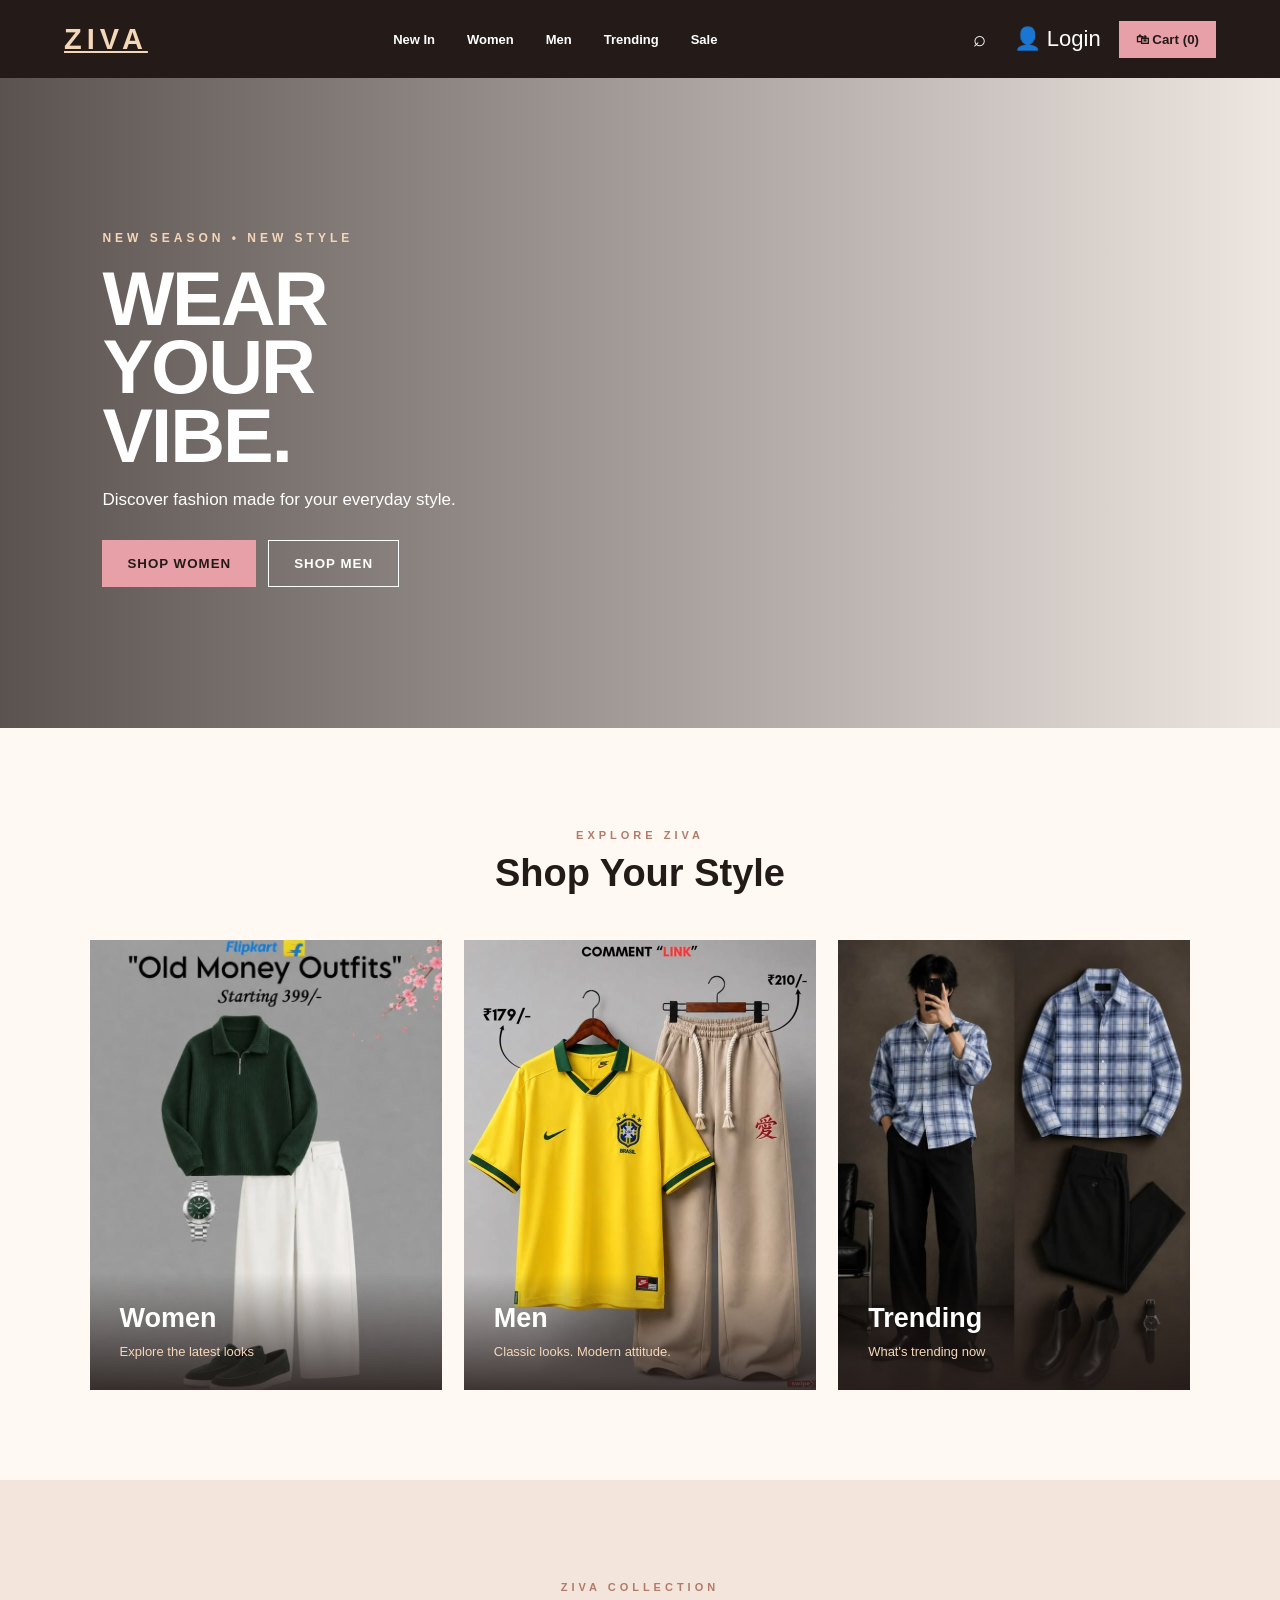
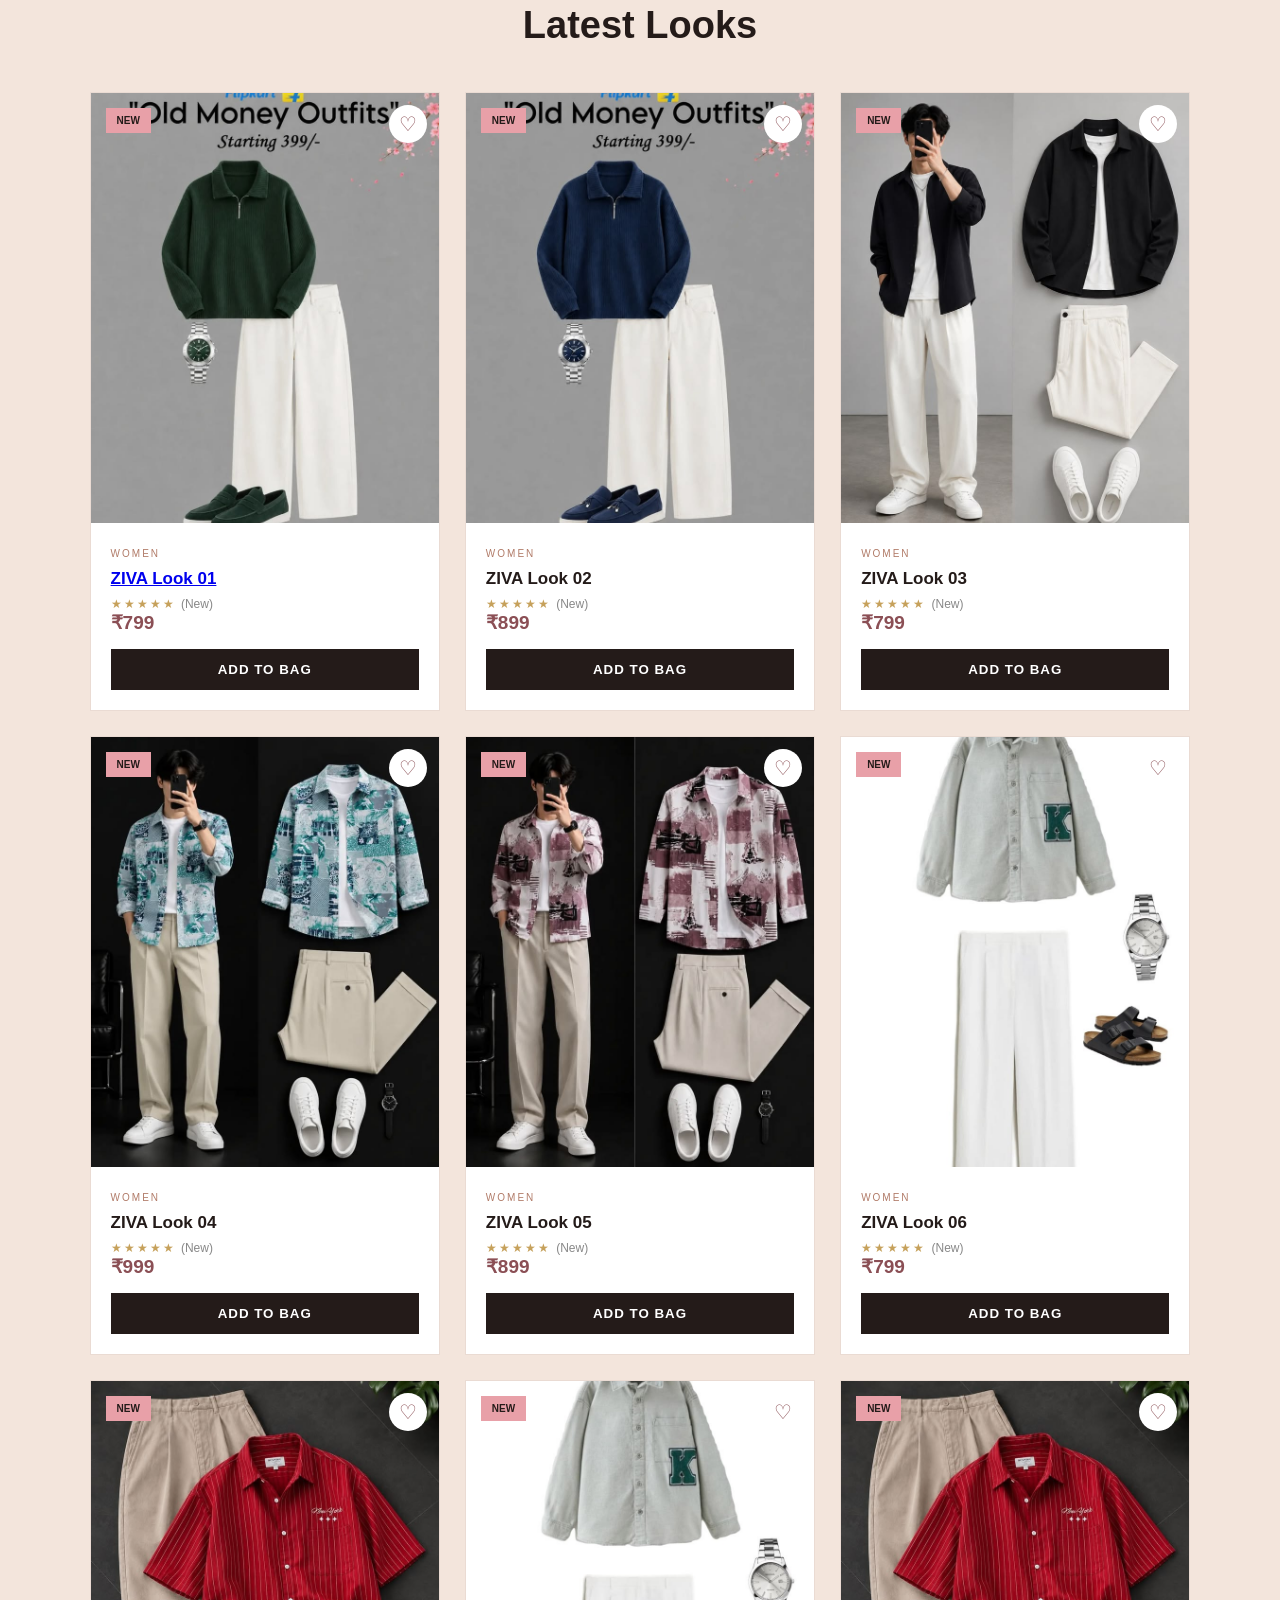
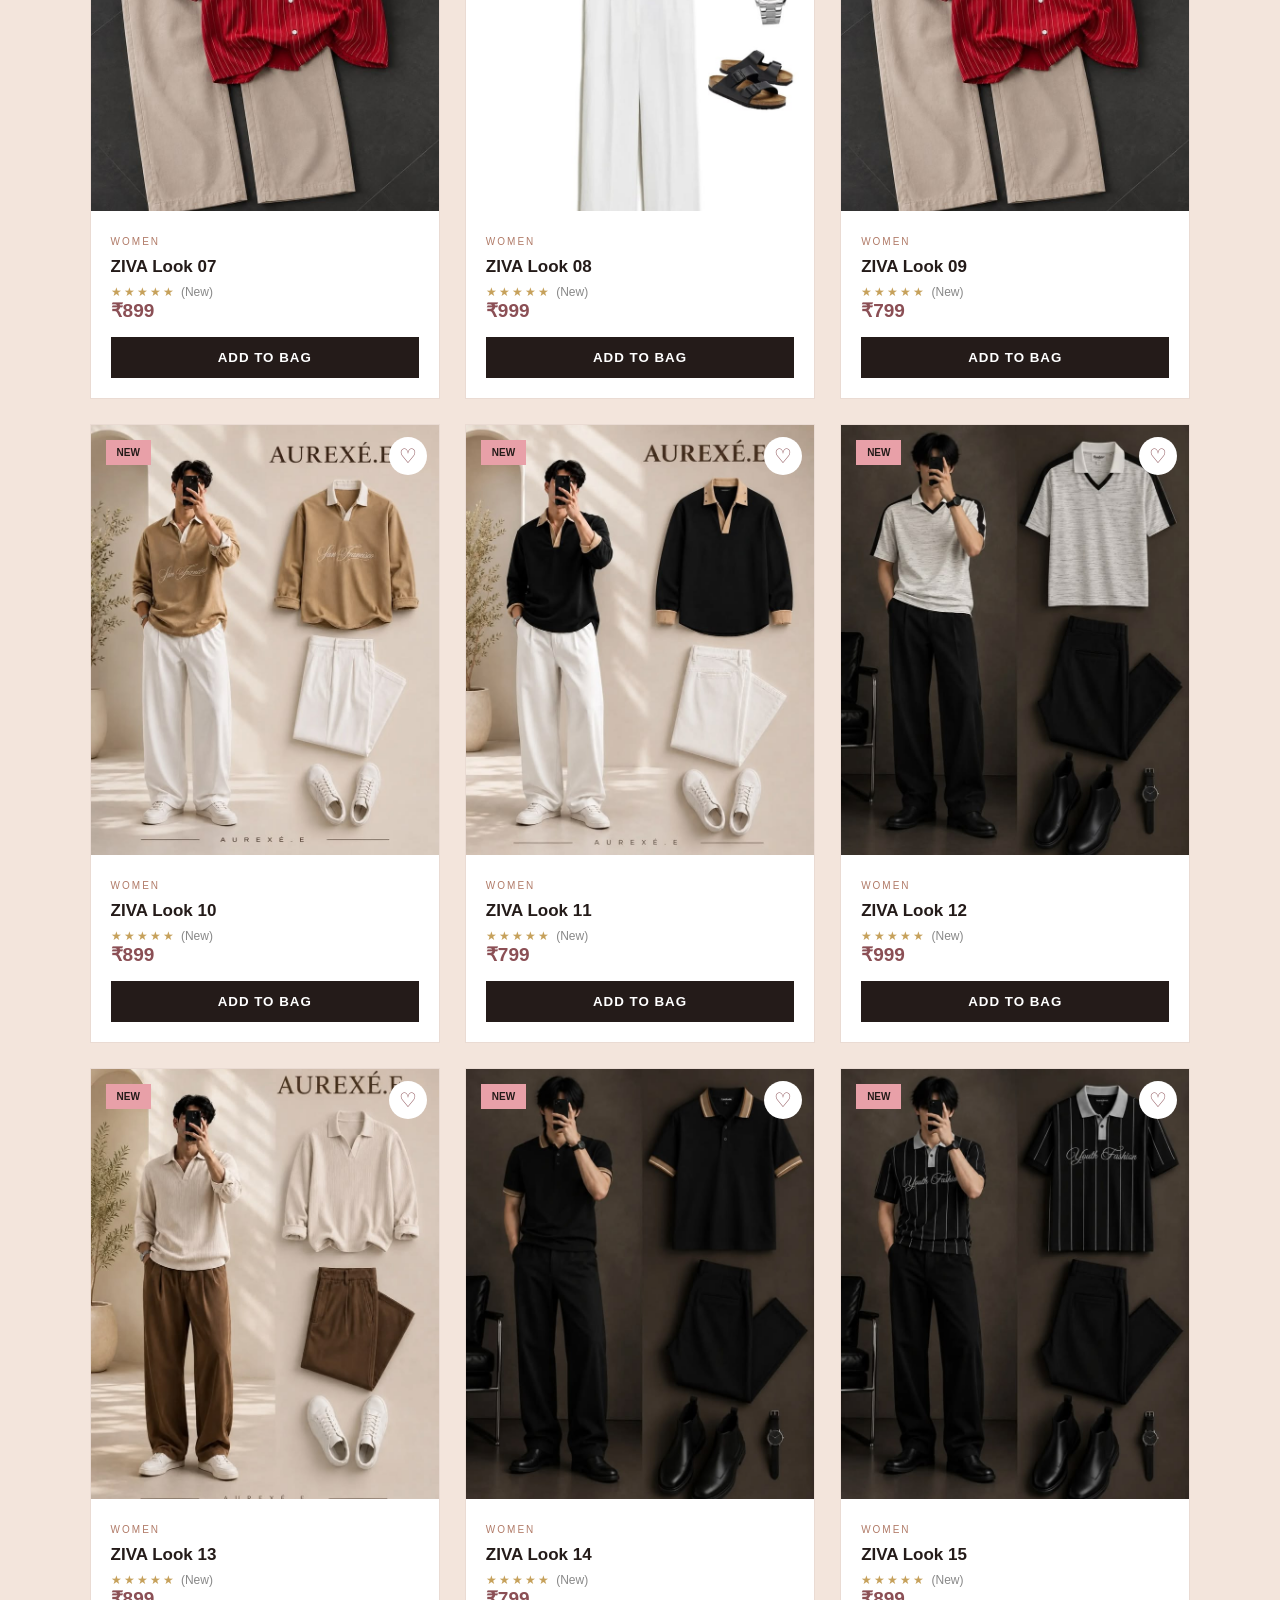
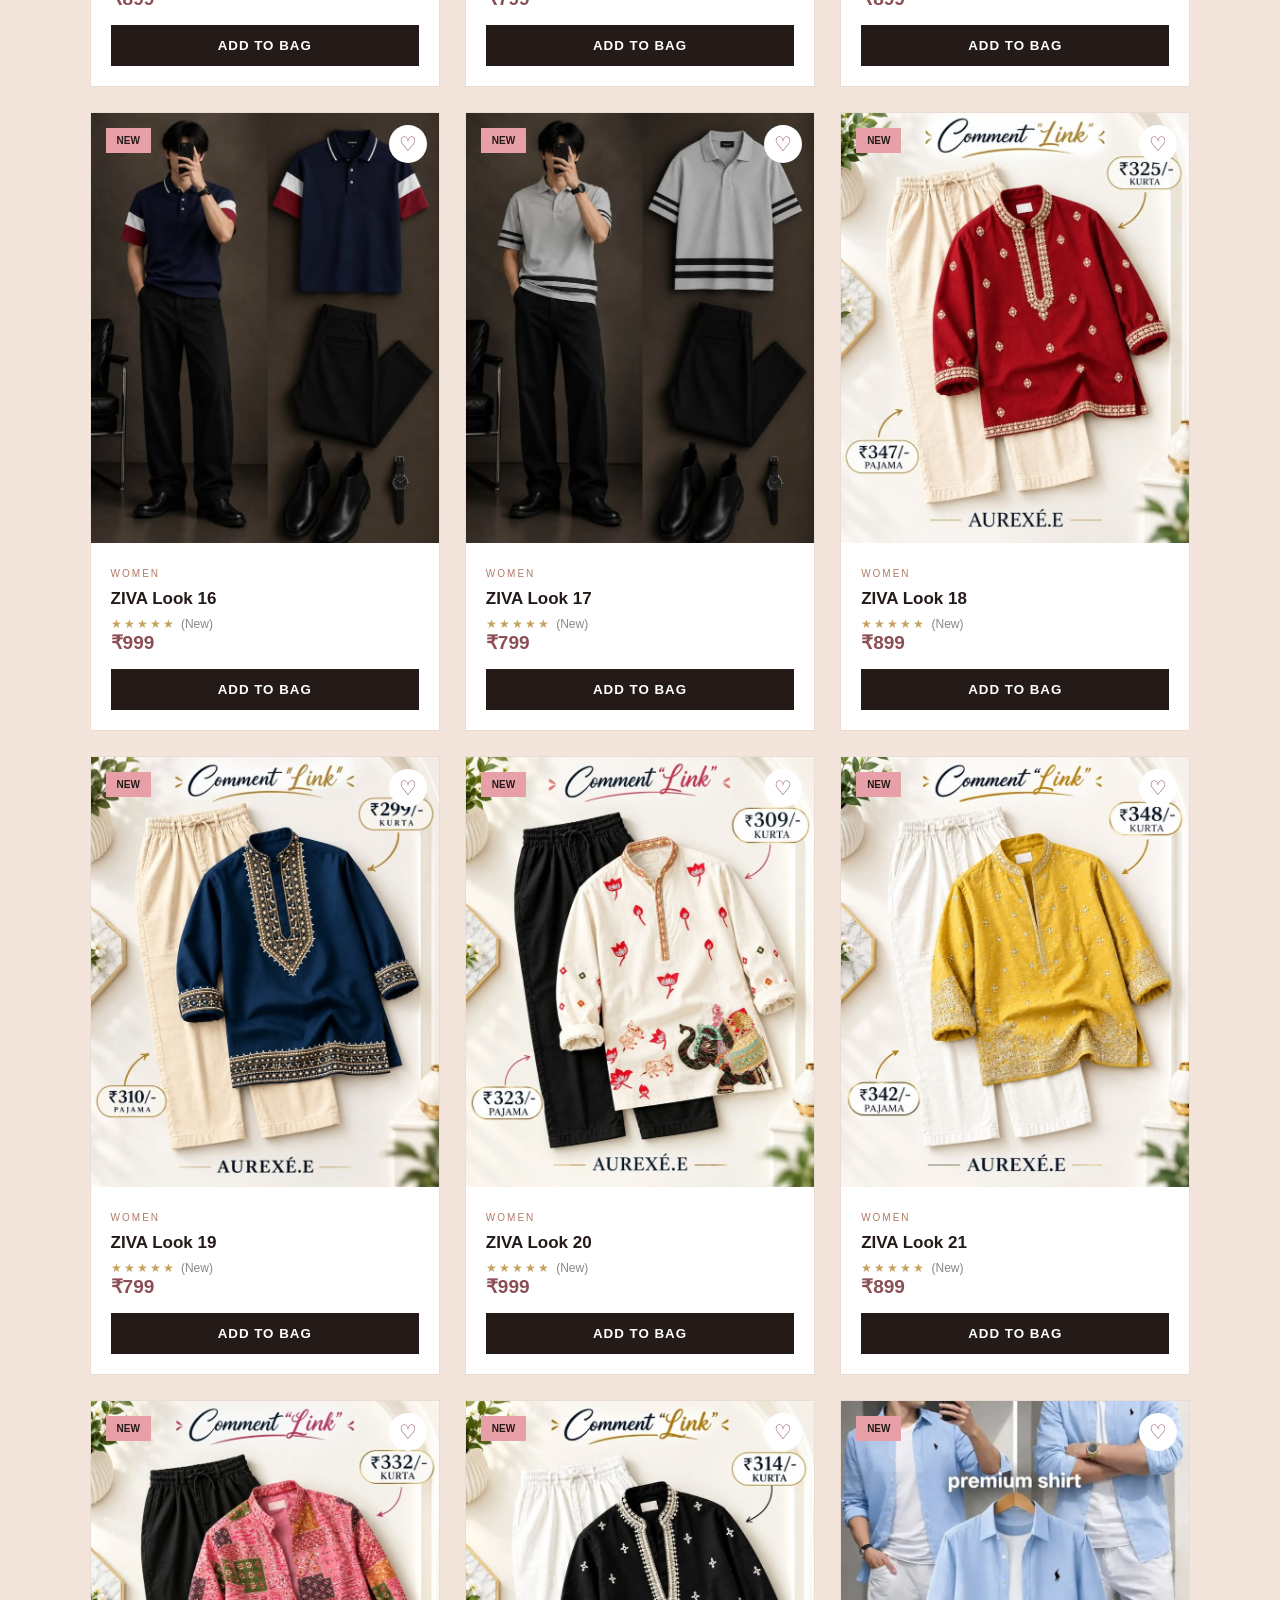
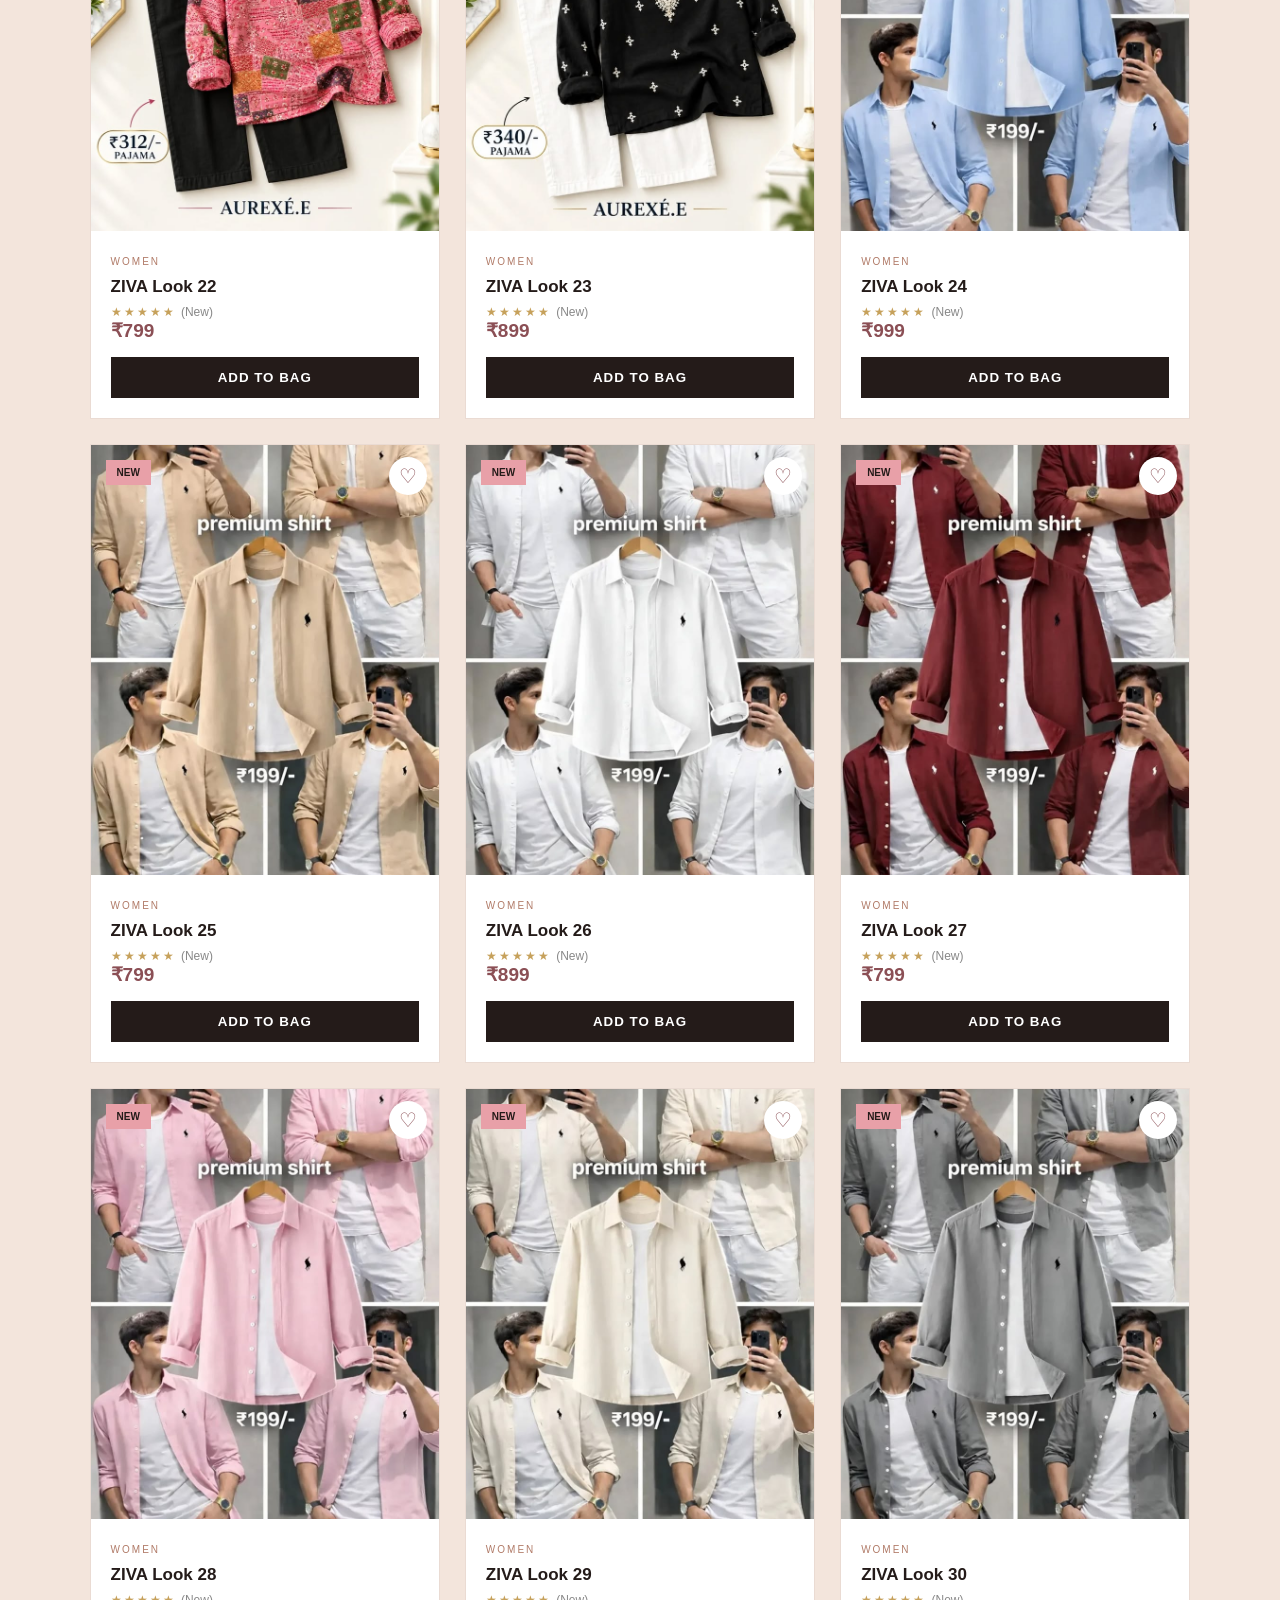
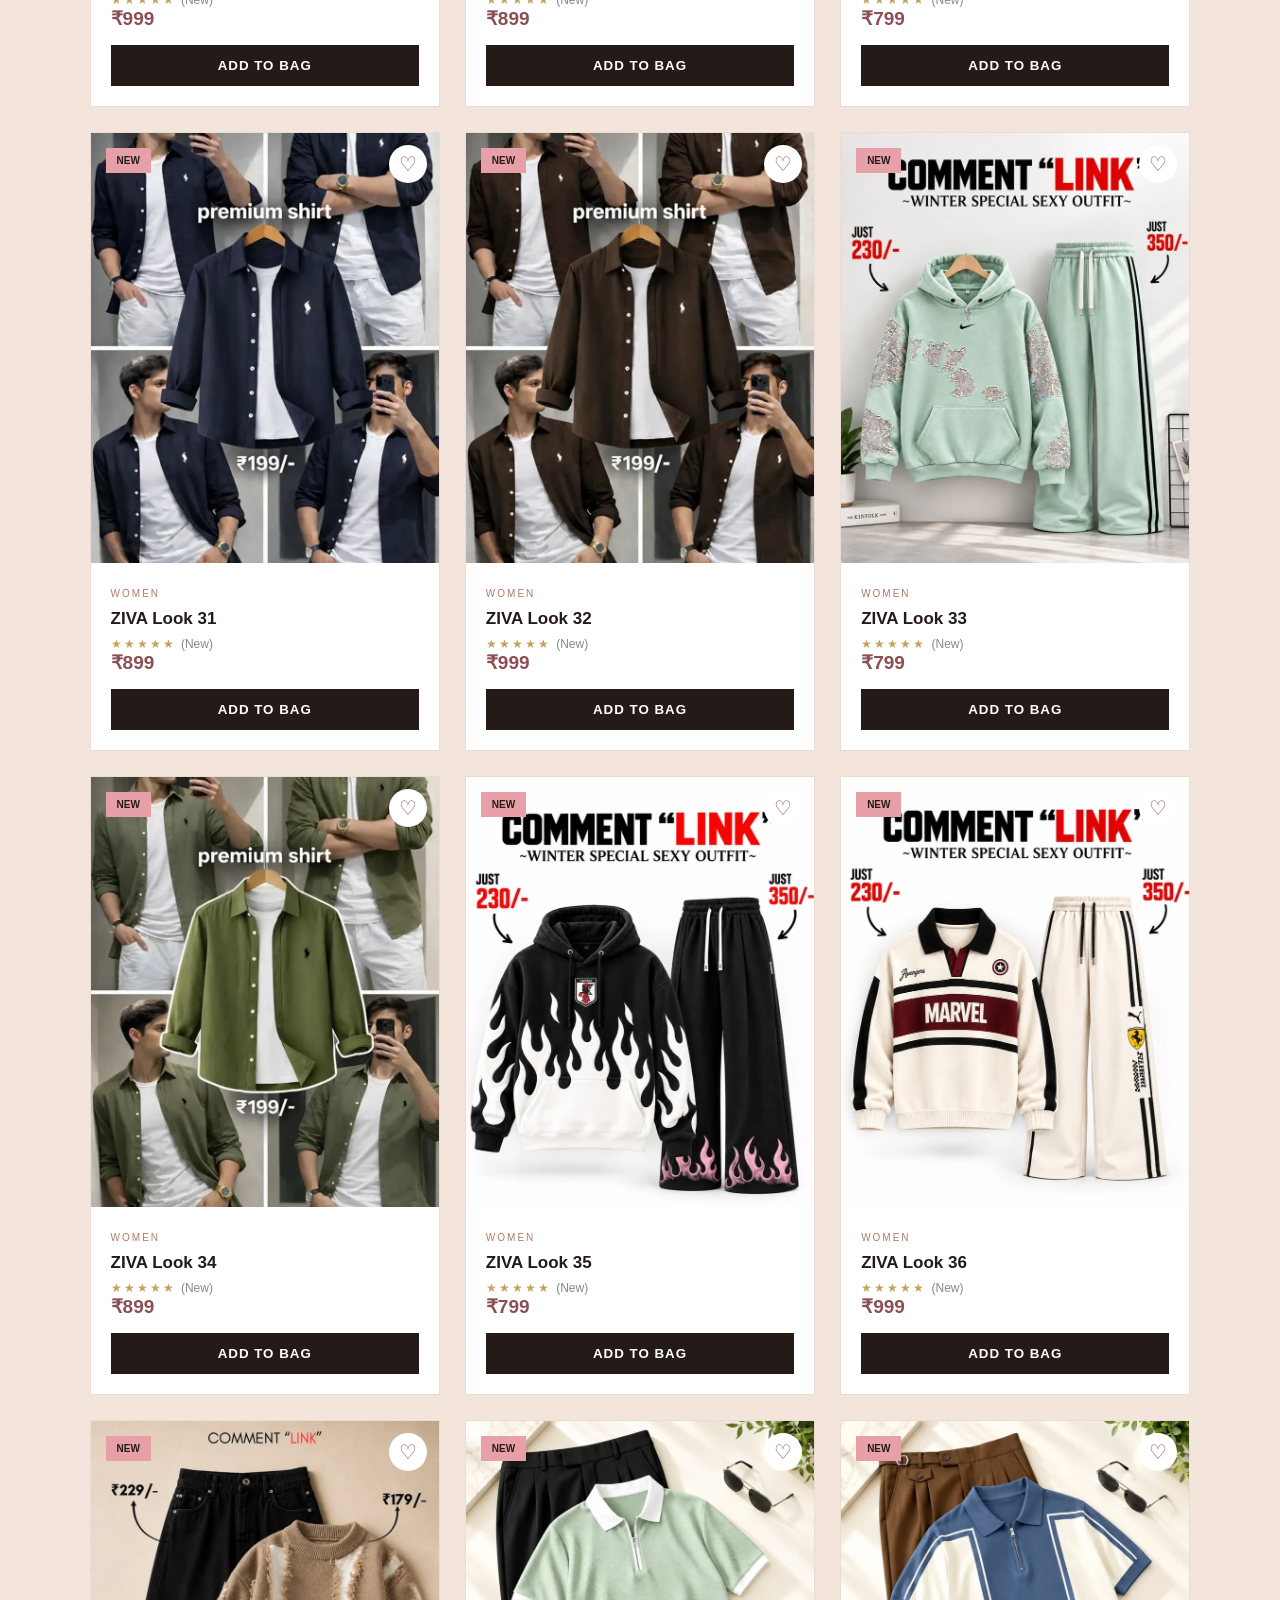
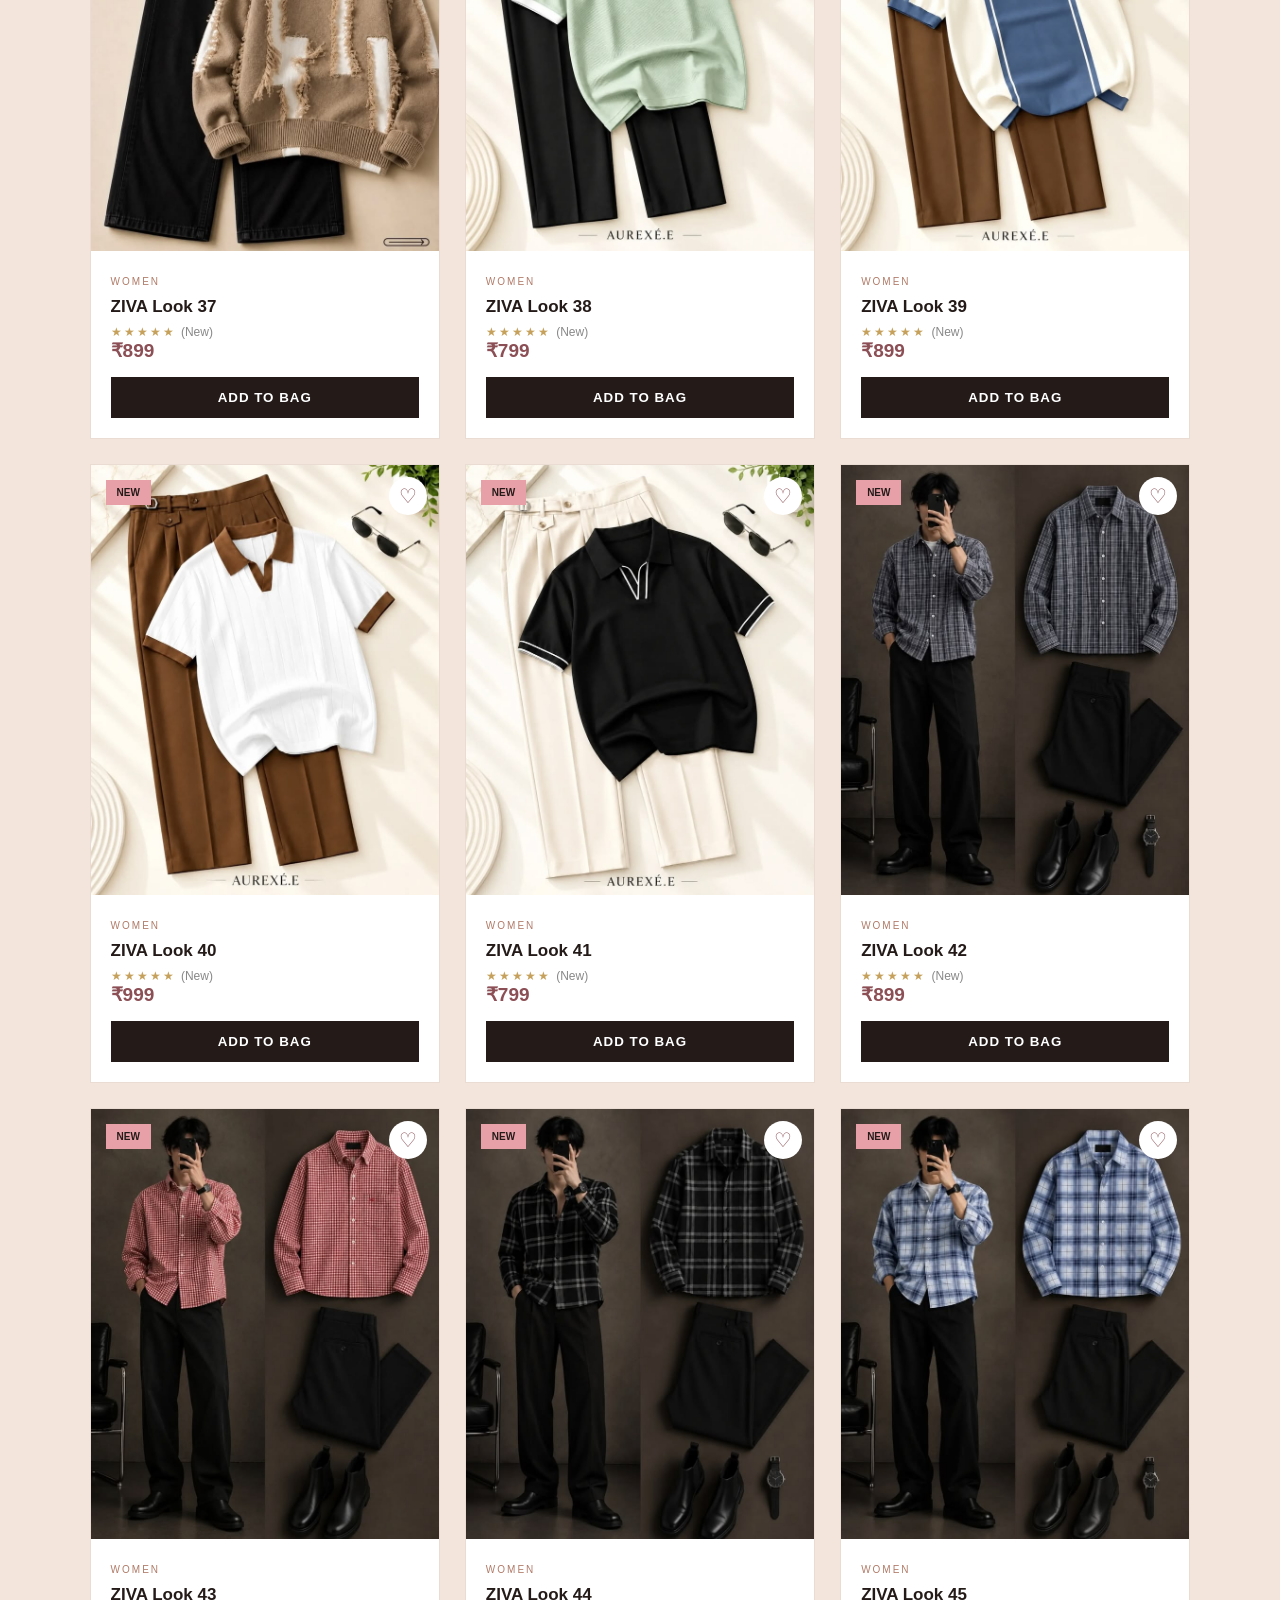
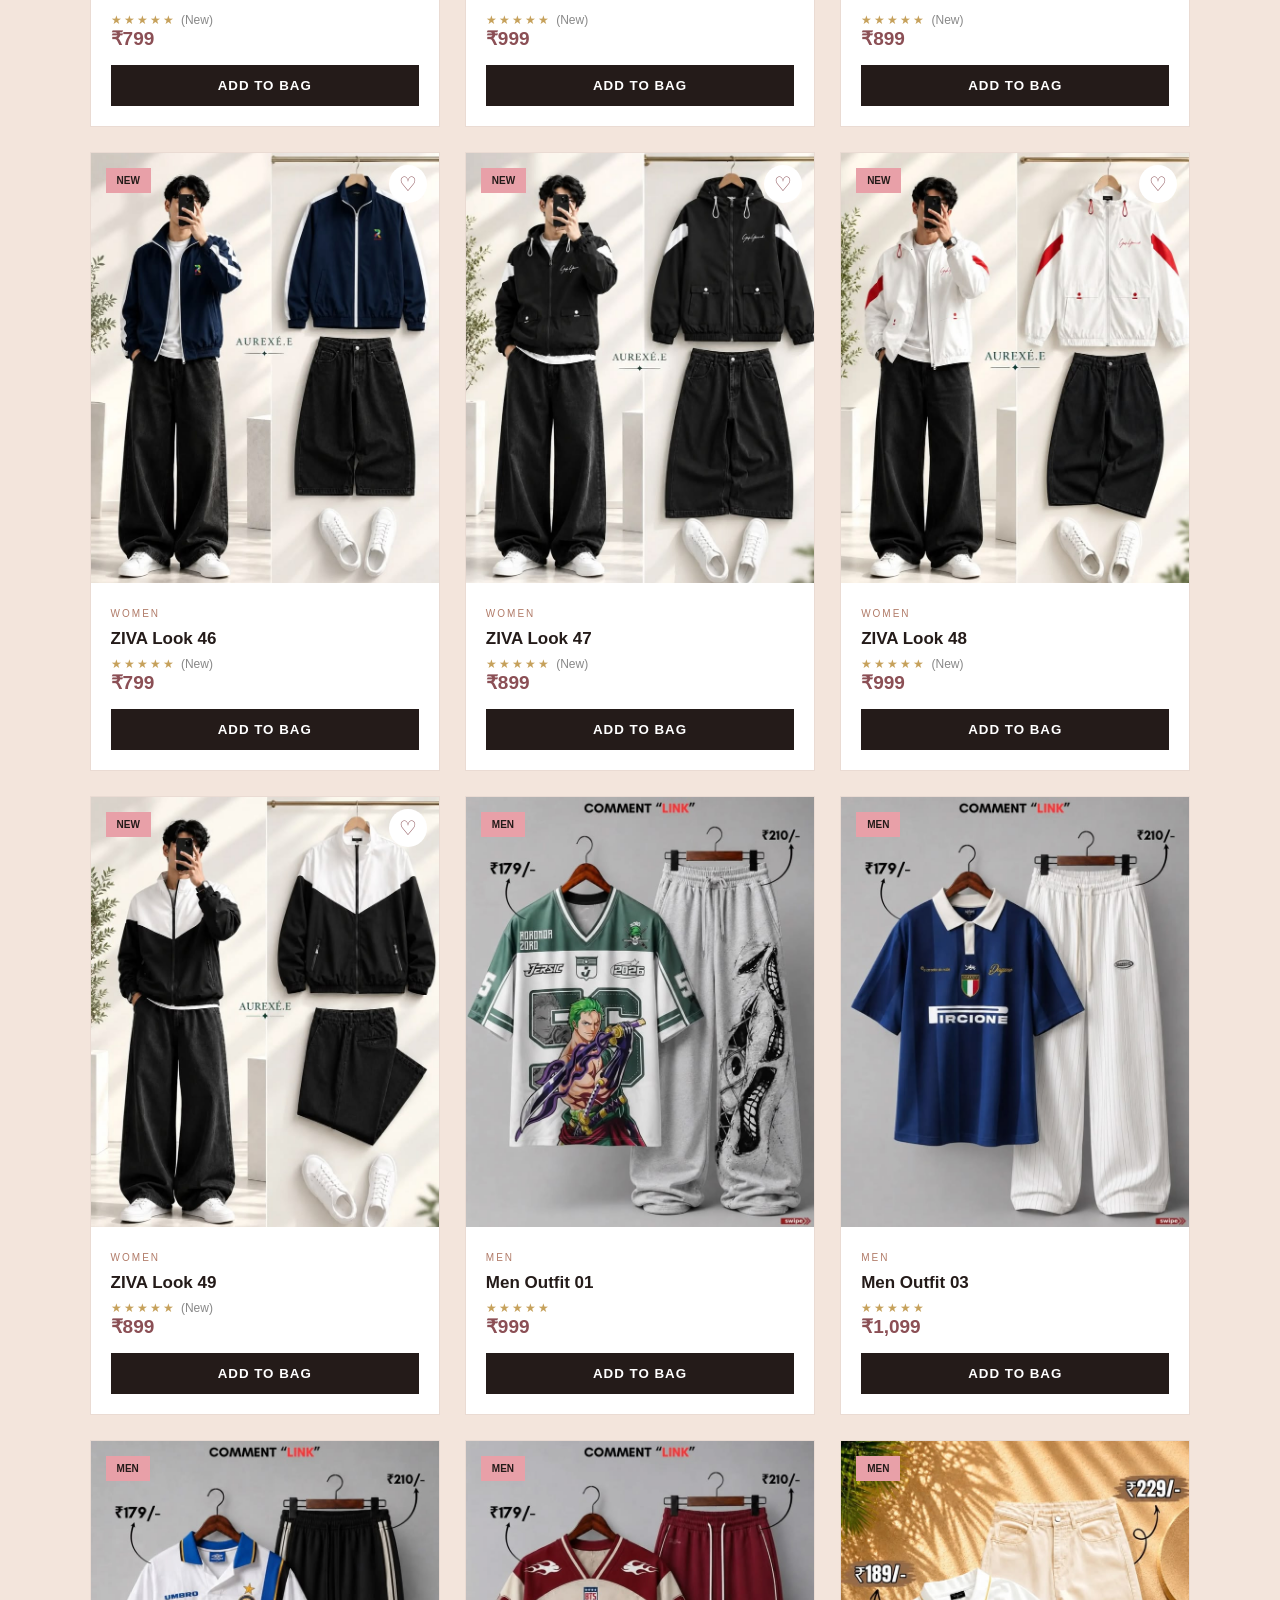
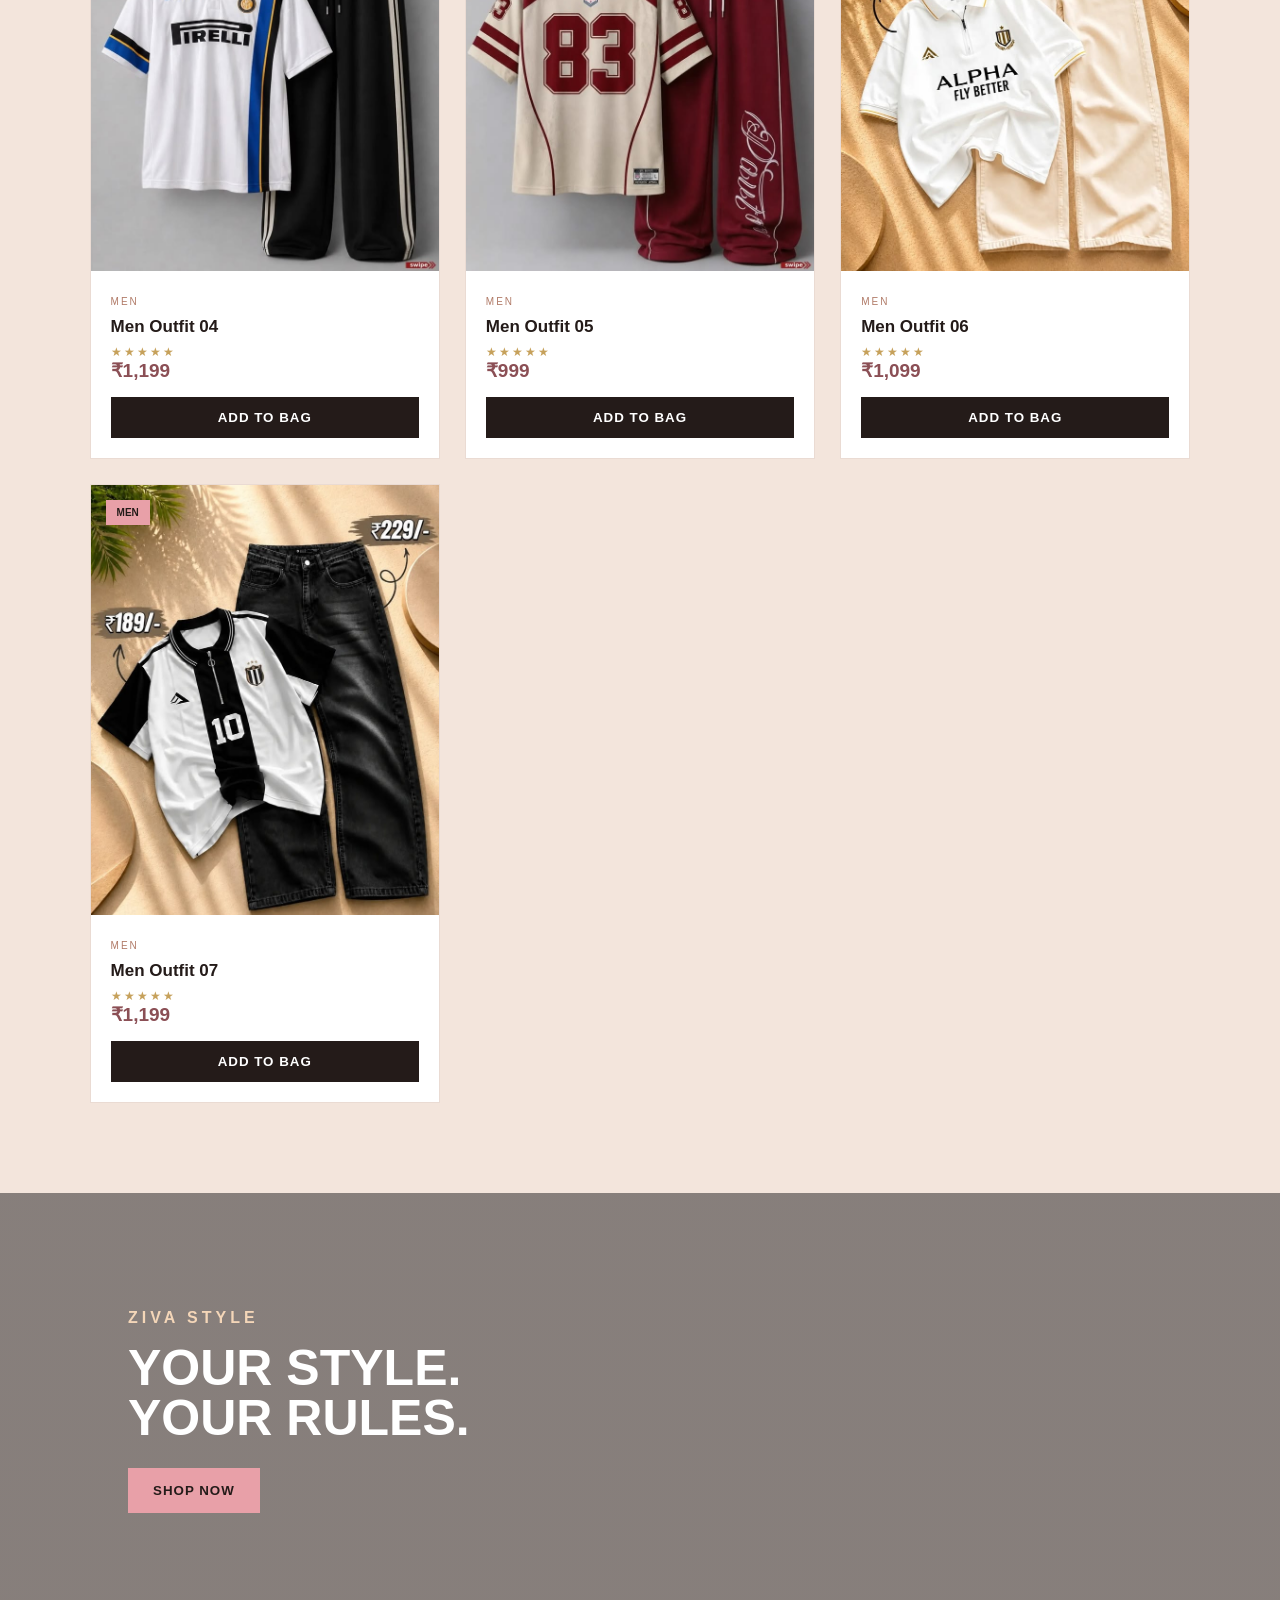
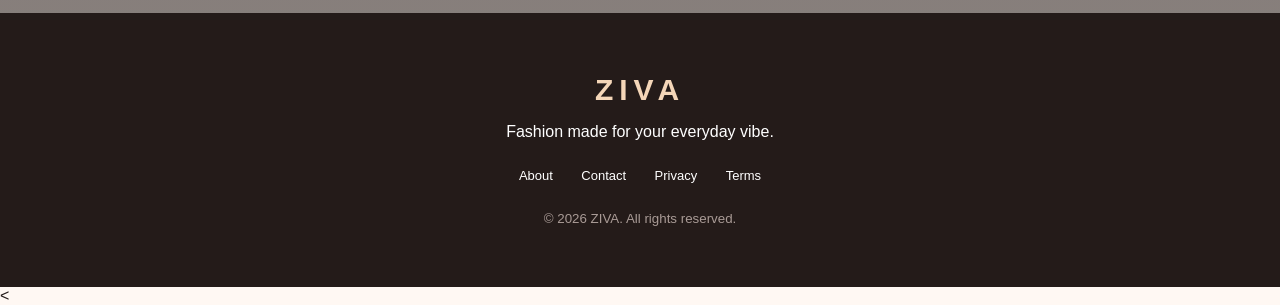
==== commit 3fba9042: "Add files via upload" ====
--- a/index.html
+++ b/index.html
@@ -4,7 +4,6 @@
     <meta charset="UTF-8">
     <meta name="viewport" content="width=device-width, initial-scale=1.0">
     <title>ZIVA — Fashion</title>
-
     <link rel="stylesheet" href="style.css">
 </head>
 
@@ -24,11 +23,19 @@
     </nav>
 
     <div class="header-actions">
-        <button class="icon-btn" onclick="openSearch()">⌕</button>
-
+
+        <button class="icon-btn" onclick="openSearch()">
+            ⌕
+        </button>
+    
+        <button class="icon-btn" id="accountButton" onclick="openAccount()">
+            👤 Login
+        </button>
+    
         <button class="cart-btn" id="cartButton">
             🛍 Cart (0)
         </button>
+    
     </div>
 
 </header>
@@ -41,7 +48,11 @@
 
         <p>NEW SEASON • NEW STYLE</p>
 
-        <h1>WEAR<br>YOUR<br>VIBE.</h1>
+        <h1>
+            WEAR<br>
+            YOUR<br>
+            VIBE.
+        </h1>
 
         <span>
             Discover fashion made for your everyday style.
@@ -164,7 +175,9 @@
                     <a href="product.html">ZIVA Look 01</a>
                 </h3>
 
-                <div class="rating">★★★★★ <span>(New)</span></div>
+                <div class="rating">
+                    ★★★★★ <span>(New)</span>
+                </div>
 
                 <strong>₹799</strong>
 
@@ -198,7 +211,9 @@
 
                 <h3>ZIVA Look 02</h3>
 
-                <div class="rating">★★★★★ <span>(New)</span></div>
+                <div class="rating">
+                    ★★★★★ <span>(New)</span>
+                </div>
 
                 <strong>₹899</strong>
 
@@ -232,7 +247,9 @@
 
                 <h3>ZIVA Look 03</h3>
 
-                <div class="rating">★★★★★ <span>(New)</span></div>
+                <div class="rating">
+                    ★★★★★ <span>(New)</span>
+                </div>
 
                 <strong>₹799</strong>
 
@@ -266,7 +283,9 @@
 
                 <h3>ZIVA Look 04</h3>
 
-                <div class="rating">★★★★★ <span>(New)</span></div>
+                <div class="rating">
+                    ★★★★★ <span>(New)</span>
+                </div>
 
                 <strong>₹999</strong>
 
@@ -300,7 +319,9 @@
 
                 <h3>ZIVA Look 05</h3>
 
-                <div class="rating">★★★★★ <span>(New)</span></div>
+                <div class="rating">
+                    ★★★★★ <span>(New)</span>
+                </div>
 
                 <strong>₹899</strong>
 
@@ -334,7 +355,9 @@
 
                 <h3>ZIVA Look 06</h3>
 
-                <div class="rating">★★★★★ <span>(New)</span></div>
+                <div class="rating">
+                    ★★★★★ <span>(New)</span>
+                </div>
 
                 <strong>₹799</strong>
 
@@ -368,7 +391,9 @@
 
                 <h3>ZIVA Look 07</h3>
 
-                <div class="rating">★★★★★ <span>(New)</span></div>
+                <div class="rating">
+                    ★★★★★ <span>(New)</span>
+                </div>
 
                 <strong>₹899</strong>
 
@@ -402,7 +427,9 @@
 
                 <h3>ZIVA Look 08</h3>
 
-                <div class="rating">★★★★★ <span>(New)</span></div>
+                <div class="rating">
+                    ★★★★★ <span>(New)</span>
+                </div>
 
                 <strong>₹999</strong>
 
@@ -436,7 +463,9 @@
 
                 <h3>ZIVA Look 09</h3>
 
-                <div class="rating">★★★★★ <span>(New)</span></div>
+                <div class="rating">
+                    ★★★★★ <span>(New)</span>
+                </div>
 
                 <strong>₹799</strong>
 
@@ -470,7 +499,9 @@
 
                 <h3>ZIVA Look 10</h3>
 
-                <div class="rating">★★★★★ <span>(New)</span></div>
+                <div class="rating">
+                    ★★★★★ <span>(New)</span>
+                </div>
 
                 <strong>₹899</strong>
 
@@ -504,7 +535,9 @@
 
                 <h3>ZIVA Look 11</h3>
 
-                <div class="rating">★★★★★ <span>(New)</span></div>
+                <div class="rating">
+                    ★★★★★ <span>(New)</span>
+                </div>
 
                 <strong>₹799</strong>
 
@@ -538,7 +571,9 @@
 
                 <h3>ZIVA Look 12</h3>
 
-                <div class="rating">★★★★★ <span>(New)</span></div>
+                <div class="rating">
+                    ★★★★★ <span>(New)</span>
+                </div>
 
                 <strong>₹999</strong>
 
@@ -572,7 +607,9 @@
 
                 <h3>ZIVA Look 13</h3>
 
-                <div class="rating">★★★★★ <span>(New)</span></div>
+                <div class="rating">
+                    ★★★★★ <span>(New)</span>
+                </div>
 
                 <strong>₹899</strong>
 
@@ -606,7 +643,9 @@
 
                 <h3>ZIVA Look 14</h3>
 
-                <div class="rating">★★★★★ <span>(New)</span></div>
+                <div class="rating">
+                    ★★★★★ <span>(New)</span>
+                </div>
 
                 <strong>₹799</strong>
 
@@ -640,7 +679,9 @@
 
                 <h3>ZIVA Look 15</h3>
 
-                <div class="rating">★★★★★ <span>(New)</span></div>
+                <div class="rating">
+                    ★★★★★ <span>(New)</span>
+                </div>
 
                 <strong>₹899</strong>
 
@@ -674,7 +715,9 @@
 
                 <h3>ZIVA Look 16</h3>
 
-                <div class="rating">★★★★★ <span>(New)</span></div>
+                <div class="rating">
+                    ★★★★★ <span>(New)</span>
+                </div>
 
                 <strong>₹999</strong>
 
@@ -708,7 +751,9 @@
 
                 <h3>ZIVA Look 17</h3>
 
-                <div class="rating">★★★★★ <span>(New)</span></div>
+                <div class="rating">
+                    ★★★★★ <span>(New)</span>
+                </div>
 
                 <strong>₹799</strong>
 
@@ -742,7 +787,9 @@
 
                 <h3>ZIVA Look 18</h3>
 
-                <div class="rating">★★★★★ <span>(New)</span></div>
+                <div class="rating">
+                    ★★★★★ <span>(New)</span>
+                </div>
 
                 <strong>₹899</strong>
 
@@ -776,7 +823,9 @@
 
                 <h3>ZIVA Look 19</h3>
 
-                <div class="rating">★★★★★ <span>(New)</span></div>
+                <div class="rating">
+                    ★★★★★ <span>(New)</span>
+                </div>
 
                 <strong>₹799</strong>
 
@@ -810,7 +859,9 @@
 
                 <h3>ZIVA Look 20</h3>
 
-                <div class="rating">★★★★★ <span>(New)</span></div>
+                <div class="rating">
+                    ★★★★★ <span>(New)</span>
+                </div>
 
                 <strong>₹999</strong>
 
@@ -844,7 +895,9 @@
 
                 <h3>ZIVA Look 21</h3>
 
-                <div class="rating">★★★★★ <span>(New)</span></div>
+                <div class="rating">
+                    ★★★★★ <span>(New)</span>
+                </div>
 
                 <strong>₹899</strong>
 
@@ -878,7 +931,9 @@
 
                 <h3>ZIVA Look 22</h3>
 
-                <div class="rating">★★★★★ <span>(New)</span></div>
+                <div class="rating">
+                    ★★★★★ <span>(New)</span>
+                </div>
 
                 <strong>₹799</strong>
 
@@ -912,7 +967,9 @@
 
                 <h3>ZIVA Look 23</h3>
 
-                <div class="rating">★★★★★ <span>(New)</span></div>
+                <div class="rating">
+                    ★★★★★ <span>(New)</span>
+                </div>
 
                 <strong>₹899</strong>
 
@@ -946,7 +1003,9 @@
 
                 <h3>ZIVA Look 24</h3>
 
-                <div class="rating">★★★★★ <span>(New)</span></div>
+                <div class="rating">
+                    ★★★★★ <span>(New)</span>
+                </div>
 
                 <strong>₹999</strong>
 
@@ -980,7 +1039,9 @@
 
                 <h3>ZIVA Look 25</h3>
 
-                <div class="rating">★★★★★ <span>(New)</span></div>
+                <div class="rating">
+                    ★★★★★ <span>(New)</span>
+                </div>
 
                 <strong>₹799</strong>
 
@@ -1014,7 +1075,9 @@
 
                 <h3>ZIVA Look 26</h3>
 
-                <div class="rating">★★★★★ <span>(New)</span></div>
+                <div class="rating">
+                    ★★★★★ <span>(New)</span>
+                </div>
 
                 <strong>₹899</strong>
 
@@ -1048,7 +1111,9 @@
 
                 <h3>ZIVA Look 27</h3>
 
-                <div class="rating">★★★★★ <span>(New)</span></div>
+                <div class="rating">
+                    ★★★★★ <span>(New)</span>
+                </div>
 
                 <strong>₹799</strong>
 
@@ -1082,7 +1147,9 @@
 
                 <h3>ZIVA Look 28</h3>
 
-                <div class="rating">★★★★★ <span>(New)</span></div>
+                <div class="rating">
+                    ★★★★★ <span>(New)</span>
+                </div>
 
                 <strong>₹999</strong>
 
@@ -1116,7 +1183,9 @@
 
                 <h3>ZIVA Look 29</h3>
 
-                <div class="rating">★★★★★ <span>(New)</span></div>
+                <div class="rating">
+                    ★★★★★ <span>(New)</span>
+                </div>
 
                 <strong>₹899</strong>
 
@@ -1150,7 +1219,9 @@
 
                 <h3>ZIVA Look 30</h3>
 
-                <div class="rating">★★★★★ <span>(New)</span></div>
+                <div class="rating">
+                    ★★★★★ <span>(New)</span>
+                </div>
 
                 <strong>₹799</strong>
 
@@ -1184,7 +1255,9 @@
 
                 <h3>ZIVA Look 31</h3>
 
-                <div class="rating">★★★★★ <span>(New)</span></div>
+                <div class="rating">
+                    ★★★★★ <span>(New)</span>
+                </div>
 
                 <strong>₹899</strong>
 
@@ -1218,7 +1291,9 @@
 
                 <h3>ZIVA Look 32</h3>
 
-                <div class="rating">★★★★★ <span>(New)</span></div>
+                <div class="rating">
+                    ★★★★★ <span>(New)</span>
+                </div>
 
                 <strong>₹999</strong>
 
@@ -1252,7 +1327,9 @@
 
                 <h3>ZIVA Look 33</h3>
 
-                <div class="rating">★★★★★ <span>(New)</span></div>
+                <div class="rating">
+                    ★★★★★ <span>(New)</span>
+                </div>
 
                 <strong>₹799</strong>
 
@@ -1286,7 +1363,9 @@
 
                 <h3>ZIVA Look 34</h3>
 
-                <div class="rating">★★★★★ <span>(New)</span></div>
+                <div class="rating">
+                    ★★★★★ <span>(New)</span>
+                </div>
 
                 <strong>₹899</strong>
 
@@ -1320,7 +1399,9 @@
 
                 <h3>ZIVA Look 35</h3>
 
-                <div class="rating">★★★★★ <span>(New)</span></div>
+                <div class="rating">
+                    ★★★★★ <span>(New)</span>
+                </div>
 
                 <strong>₹799</strong>
 
@@ -1354,7 +1435,9 @@
 
                 <h3>ZIVA Look 36</h3>
 
-                <div class="rating">★★★★★ <span>(New)</span></div>
+                <div class="rating">
+                    ★★★★★ <span>(New)</span>
+                </div>
 
                 <strong>₹999</strong>
 
@@ -1388,7 +1471,9 @@
 
                 <h3>ZIVA Look 37</h3>
 
-                <div class="rating">★★★★★ <span>(New)</span></div>
+                <div class="rating">
+                    ★★★★★ <span>(New)</span>
+                </div>
 
                 <strong>₹899</strong>
 
@@ -1422,7 +1507,9 @@
 
                 <h3>ZIVA Look 38</h3>
 
-                <div class="rating">★★★★★ <span>(New)</span></div>
+                <div class="rating">
+                    ★★★★★ <span>(New)</span>
+                </div>
 
                 <strong>₹799</strong>
 
@@ -1456,7 +1543,9 @@
 
                 <h3>ZIVA Look 39</h3>
 
-                <div class="rating">★★★★★ <span>(New)</span></div>
+                <div class="rating">
+                    ★★★★★ <span>(New)</span>
+                </div>
 
                 <strong>₹899</strong>
 
@@ -1490,7 +1579,9 @@
 
                 <h3>ZIVA Look 40</h3>
 
-                <div class="rating">★★★★★ <span>(New)</span></div>
+                <div class="rating">
+                    ★★★★★ <span>(New)</span>
+                </div>
 
                 <strong>₹999</strong>
 
@@ -1524,7 +1615,9 @@
 
                 <h3>ZIVA Look 41</h3>
 
-                <div class="rating">★★★★★ <span>(New)</span></div>
+                <div class="rating">
+                    ★★★★★ <span>(New)</span>
+                </div>
 
                 <strong>₹799</strong>
 
@@ -1558,7 +1651,9 @@
 
                 <h3>ZIVA Look 42</h3>
 
-                <div class="rating">★★★★★ <span>(New)</span></div>
+                <div class="rating">
+                    ★★★★★ <span>(New)</span>
+                </div>
 
                 <strong>₹899</strong>
 
@@ -1592,7 +1687,9 @@
 
                 <h3>ZIVA Look 43</h3>
 
-                <div class="rating">★★★★★ <span>(New)</span></div>
+                <div class="rating">
+                    ★★★★★ <span>(New)</span>
+                </div>
 
                 <strong>₹799</strong>
 
@@ -1626,7 +1723,9 @@
 
                 <h3>ZIVA Look 44</h3>
 
-                <div class="rating">★★★★★ <span>(New)</span></div>
+                <div class="rating">
+                    ★★★★★ <span>(New)</span>
+                </div>
 
                 <strong>₹999</strong>
 
@@ -1660,7 +1759,9 @@
 
                 <h3>ZIVA Look 45</h3>
 
-                <div class="rating">★★★★★ <span>(New)</span></div>
+                <div class="rating">
+                    ★★★★★ <span>(New)</span>
+                </div>
 
                 <strong>₹899</strong>
 
@@ -1694,7 +1795,9 @@
 
                 <h3>ZIVA Look 46</h3>
 
-                <div class="rating">★★★★★ <span>(New)</span></div>
+                <div class="rating">
+                    ★★★★★ <span>(New)</span>
+                </div>
 
                 <strong>₹799</strong>
 
@@ -1728,7 +1831,9 @@
 
                 <h3>ZIVA Look 47</h3>
 
-                <div class="rating">★★★★★ <span>(New)</span></div>
+                <div class="rating">
+                    ★★★★★ <span>(New)</span>
+                </div>
 
                 <strong>₹899</strong>
 
@@ -1762,7 +1867,9 @@
 
                 <h3>ZIVA Look 48</h3>
 
-                <div class="rating">★★★★★ <span>(New)</span></div>
+                <div class="rating">
+                    ★★★★★ <span>(New)</span>
+                </div>
 
                 <strong>₹999</strong>
 
@@ -1796,7 +1903,9 @@
 
                 <h3>ZIVA Look 49</h3>
 
-                <div class="rating">★★★★★ <span>(New)</span></div>
+                <div class="rating">
+                    ★★★★★ <span>(New)</span>
+                </div>
 
                 <strong>₹899</strong>
 
@@ -1809,13 +1918,14 @@
         </div>
 
 
-        <!-- EXISTING MEN LOOKS -->
-
-        <div class="product-card">
-
-            <div class="product-image">
-
-                <img src="images/men-outfit1.jpeg" alt="Men Outfit 01">
+        <!-- MEN 01 -->
+        <div class="product-card">
+
+            <div class="product-image">
+
+                <img
+                    src="images/men-outfit1.jpeg"
+                    alt="Men Outfit 01">
 
                 <span class="sale">MEN</span>
 
@@ -1840,11 +1950,14 @@
         </div>
 
 
-        <div class="product-card">
-
-            <div class="product-image">
-
-                <img src="images/men-outfit3.jpeg" alt="Men Outfit 03">
+        <!-- MEN 03 -->
+        <div class="product-card">
+
+            <div class="product-image">
+
+                <img
+                    src="images/men-outfit3.jpeg"
+                    alt="Men Outfit 03">
 
                 <span class="sale">MEN</span>
 
@@ -1869,11 +1982,14 @@
         </div>
 
 
-        <div class="product-card">
-
-            <div class="product-image">
-
-                <img src="images/men-outfit4.jpeg" alt="Men Outfit 04">
+        <!-- MEN 04 -->
+        <div class="product-card">
+
+            <div class="product-image">
+
+                <img
+                    src="images/men-outfit4.jpeg"
+                    alt="Men Outfit 04">
 
                 <span class="sale">MEN</span>
 
@@ -1898,11 +2014,14 @@
         </div>
 
 
-        <div class="product-card">
-
-            <div class="product-image">
-
-                <img src="images/men-outfit5.jpeg" alt="Men Outfit 05">
+        <!-- MEN 05 -->
+        <div class="product-card">
+
+            <div class="product-image">
+
+                <img
+                    src="images/men-outfit5.jpeg"
+                    alt="Men Outfit 05">
 
                 <span class="sale">MEN</span>
 
@@ -1927,11 +2046,14 @@
         </div>
 
 
-        <div class="product-card">
-
-            <div class="product-image">
-
-                <img src="images/men-outfit6.jpeg" alt="Men Outfit 06">
+        <!-- MEN 06 -->
+        <div class="product-card">
+
+            <div class="product-image">
+
+                <img
+                    src="images/men-outfit6.jpeg"
+                    alt="Men Outfit 06">
 
                 <span class="sale">MEN</span>
 
@@ -1956,11 +2078,14 @@
         </div>
 
 
-        <div class="product-card">
-
-            <div class="product-image">
-
-                <img src="images/men-outfit7.jpeg" alt="Men Outfit 07">
+        <!-- MEN 07 -->
+        <div class="product-card">
+
+            <div class="product-image">
+
+                <img
+                    src="images/men-outfit7.jpeg"
+                    alt="Men Outfit 07">
 
                 <span class="sale">MEN</span>
 
@@ -2016,7 +2141,9 @@
 
     <div class="footer-logo">ZIVA</div>
 
-    <p>Fashion made for your everyday vibe.</p>
+    <p>
+        Fashion made for your everyday vibe.
+    </p>
 
     <div class="footer-links">
 
@@ -2037,7 +2164,47 @@
 </footer>
 
 
-<script src="script.js"></script>
-
-</body>
-</html>+<<script>
+    function openAccount() {
+        const loggedIn = localStorage.getItem("zivaLoggedIn");
+        const user = JSON.parse(localStorage.getItem("zivaCurrentUser"));
+    
+        if (loggedIn === "true" && user) {
+            const logout = confirm(
+                "Welcome " + user.name + "!\n\nOK = Logout\nCancel = Stay Logged In"
+            );
+    
+            if (logout) {
+                localStorage.removeItem("zivaLoggedIn");
+                localStorage.removeItem("zivaCurrentUser");
+                alert("You have been logged out.");
+                window.location.href = "index.html";
+            }
+        } else {
+            window.location.href = "login.html";
+        }
+    }
+    
+    function updateAccountButton() {
+        const button = document.getElementById("accountButton");
+        if (!button) return;
+    
+        const loggedIn = localStorage.getItem("zivaLoggedIn");
+        const user = JSON.parse(localStorage.getItem("zivaCurrentUser"));
+    
+        if (loggedIn === "true" && user) {
+            button.innerText = "👤 " + user.name;
+        } else {
+            button.innerText = "👤 Login";
+        }
+    }
+    
+    document.addEventListener("DOMContentLoaded", function () {
+        updateAccountButton();
+    });
+    </script>
+    
+    <script src="script.js"></script>
+    
+    </body>
+    </html>
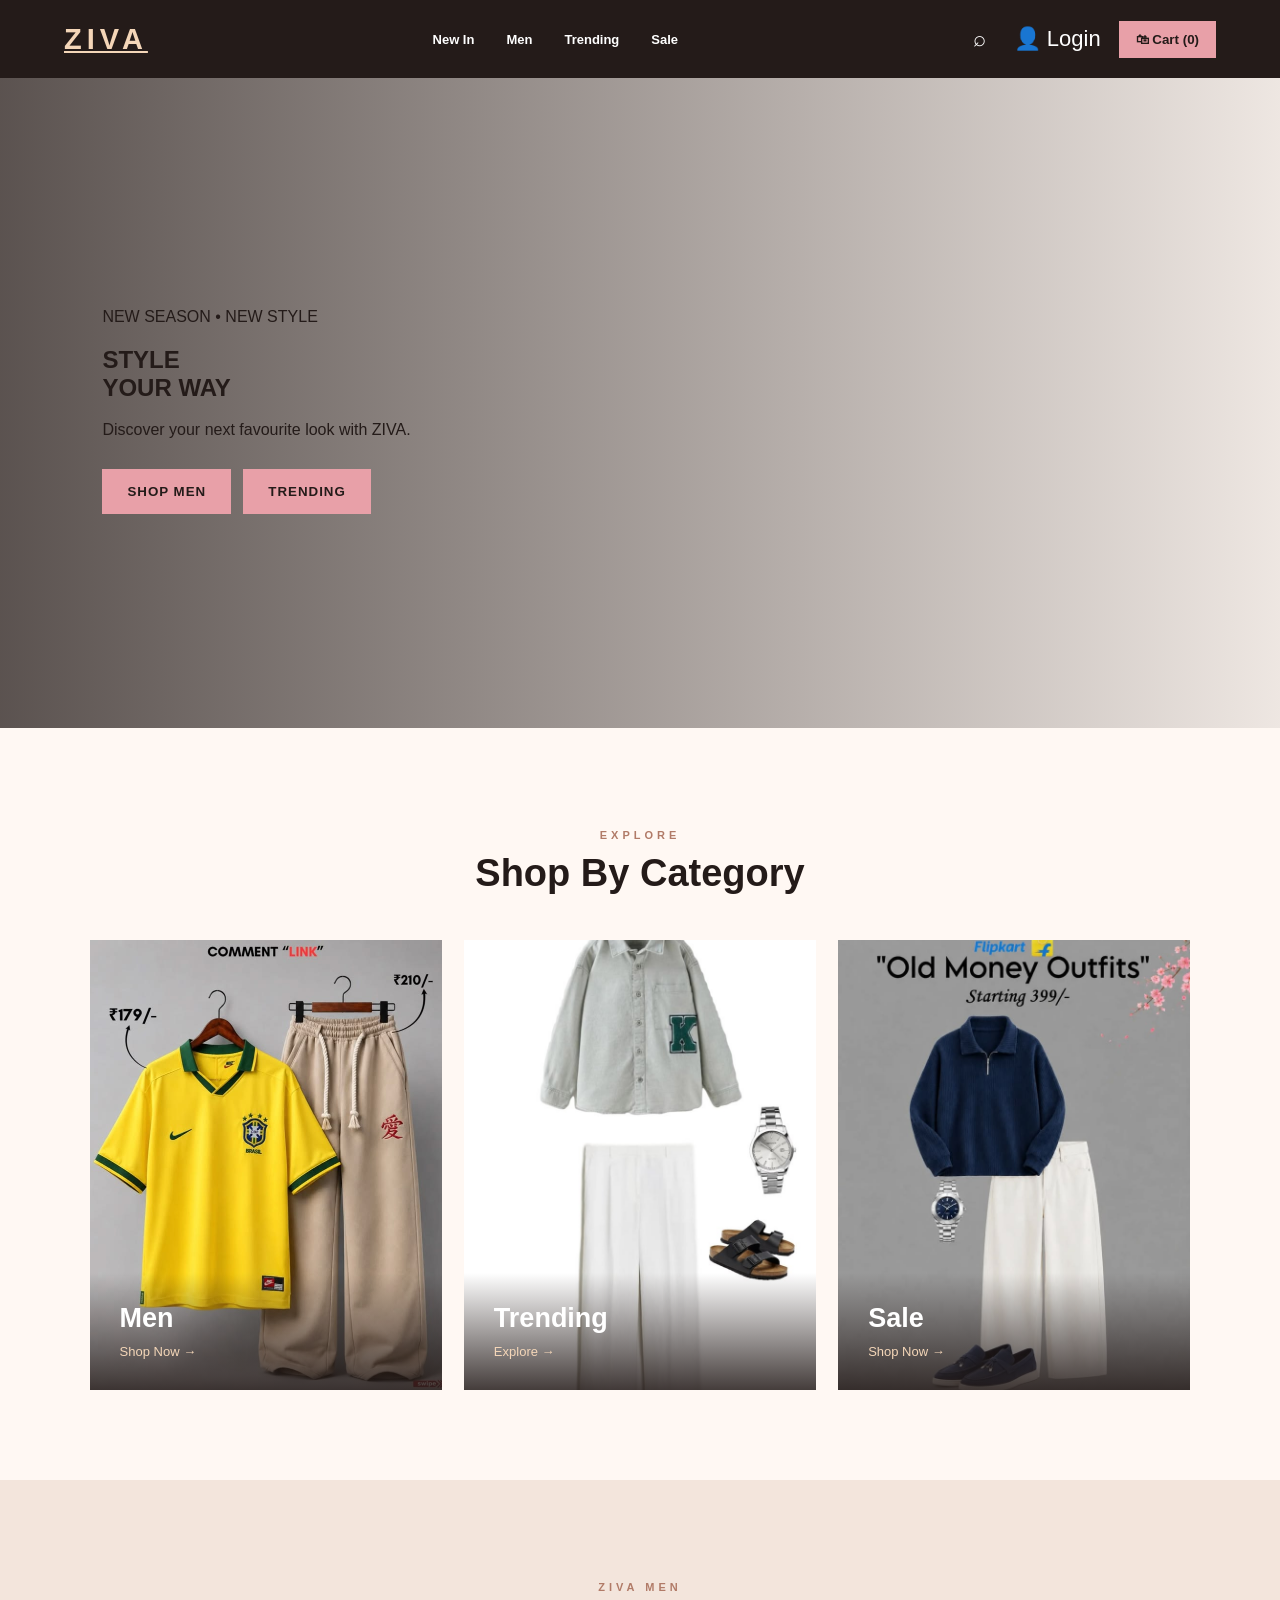
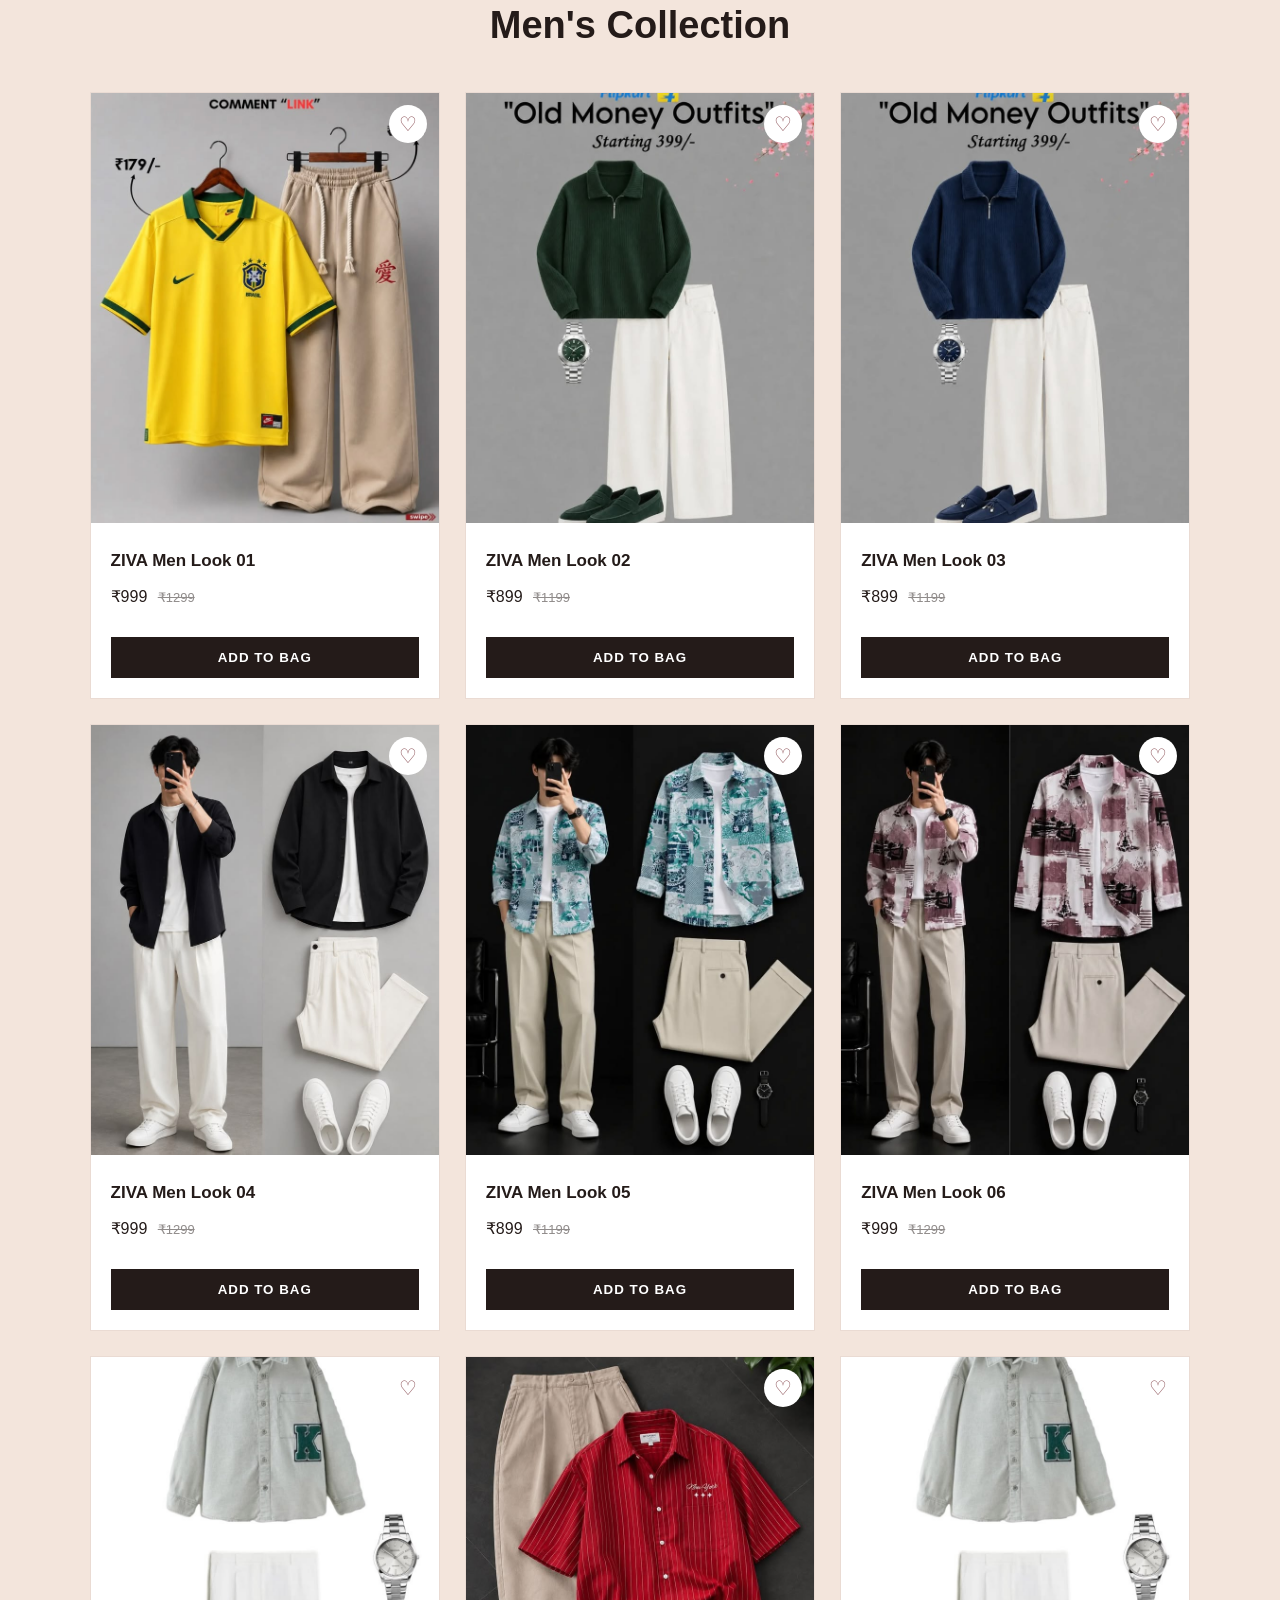
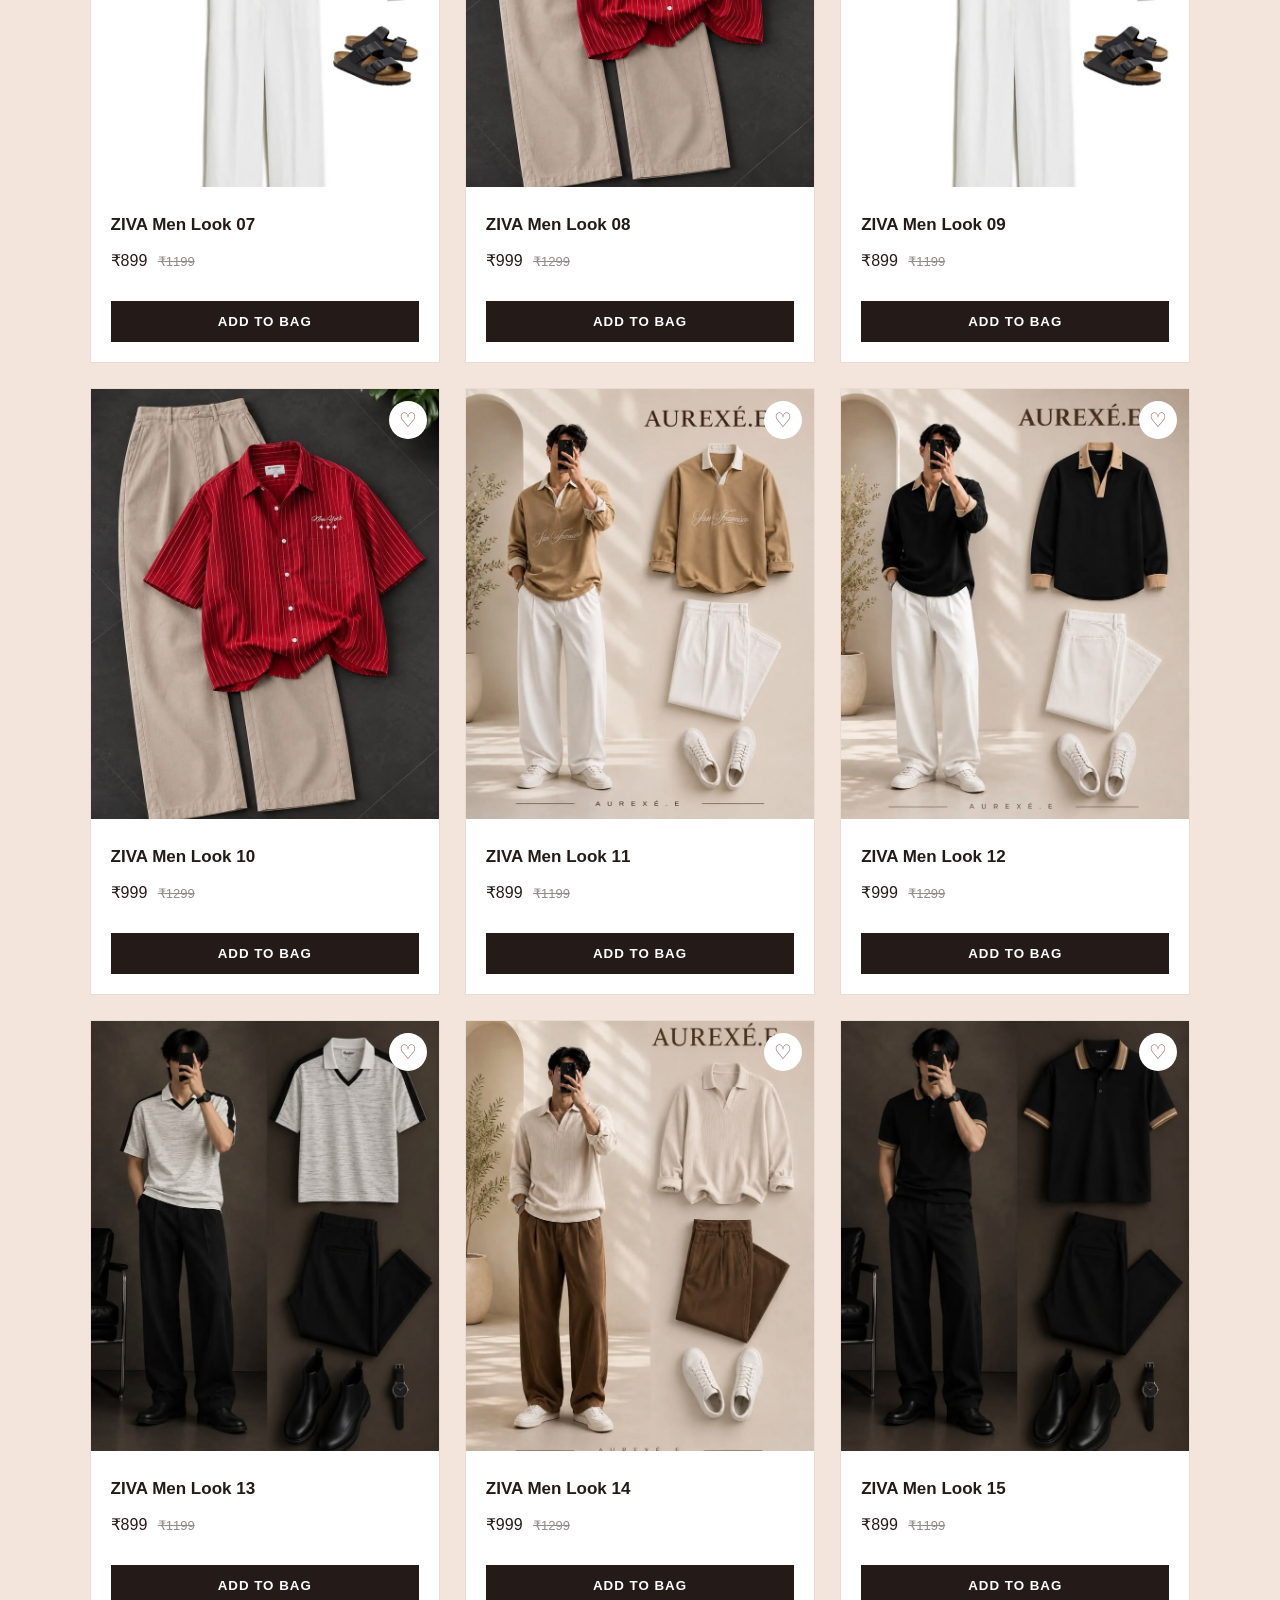
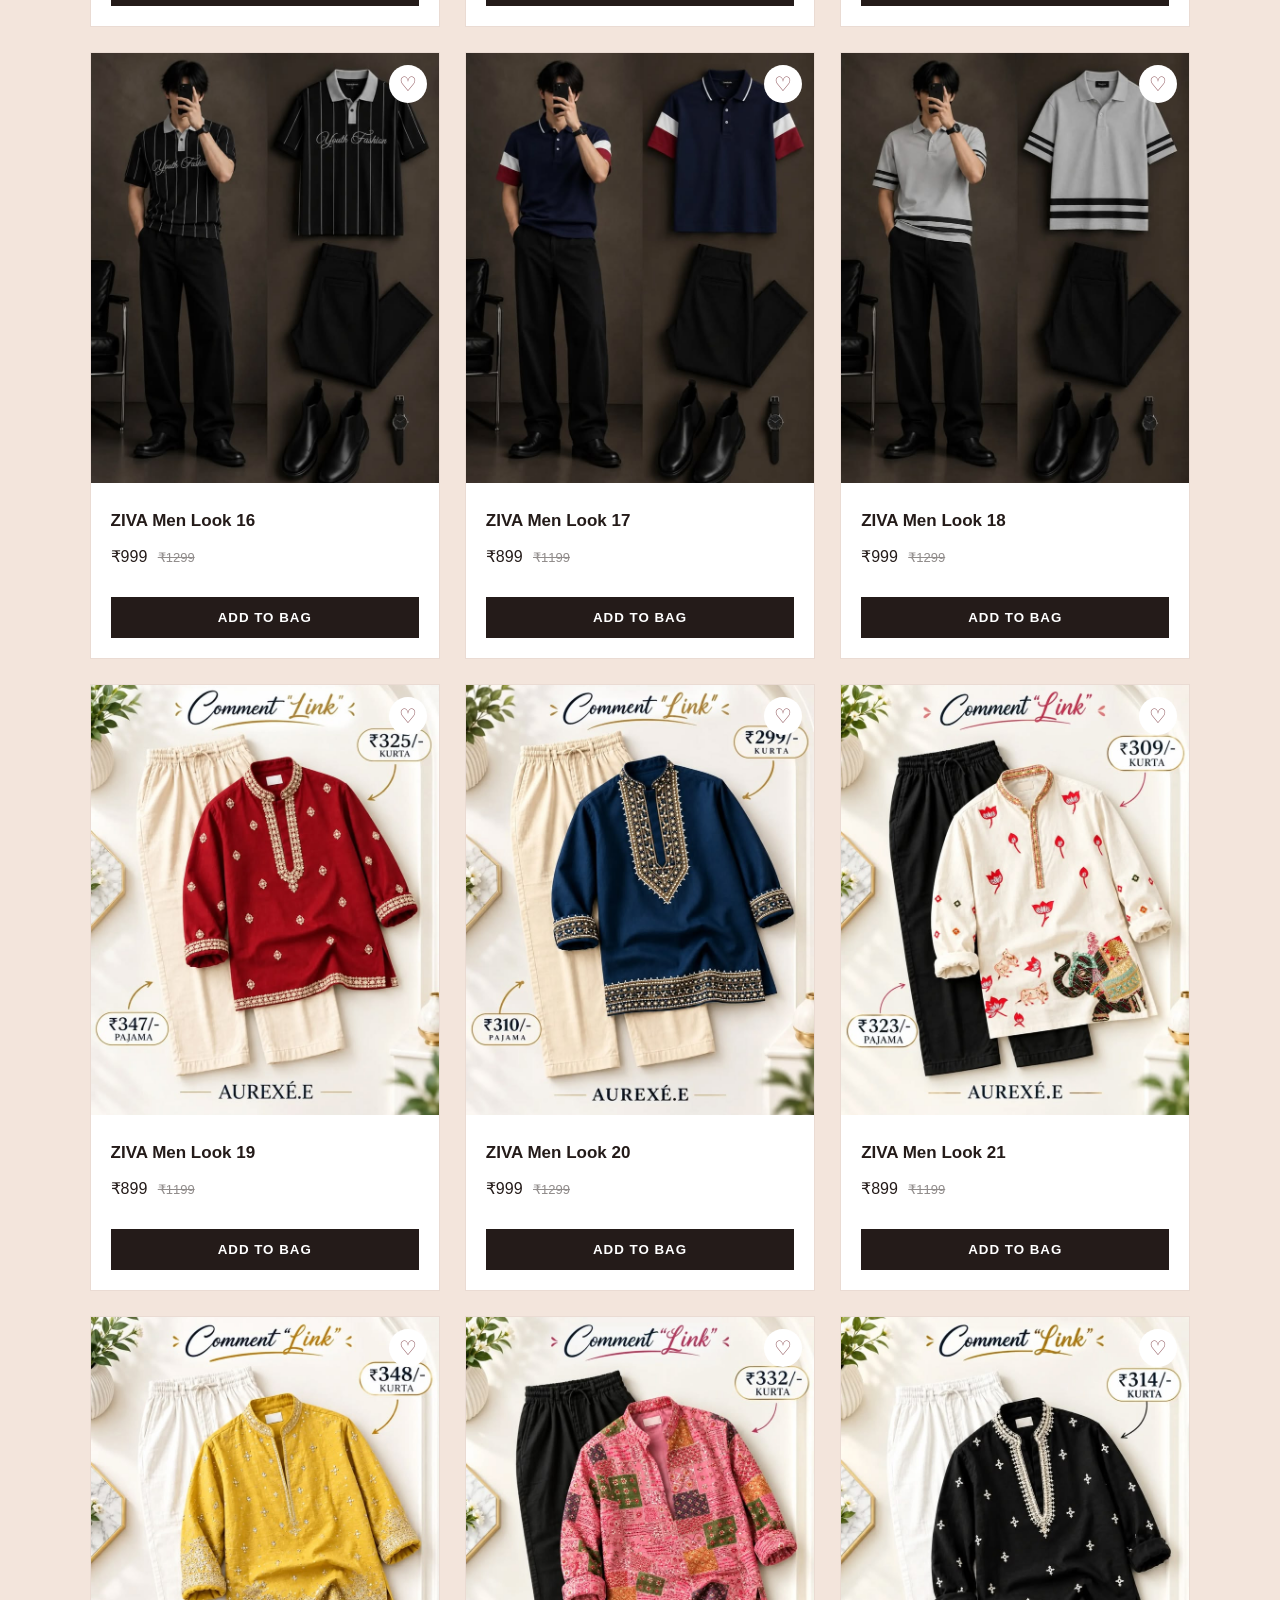
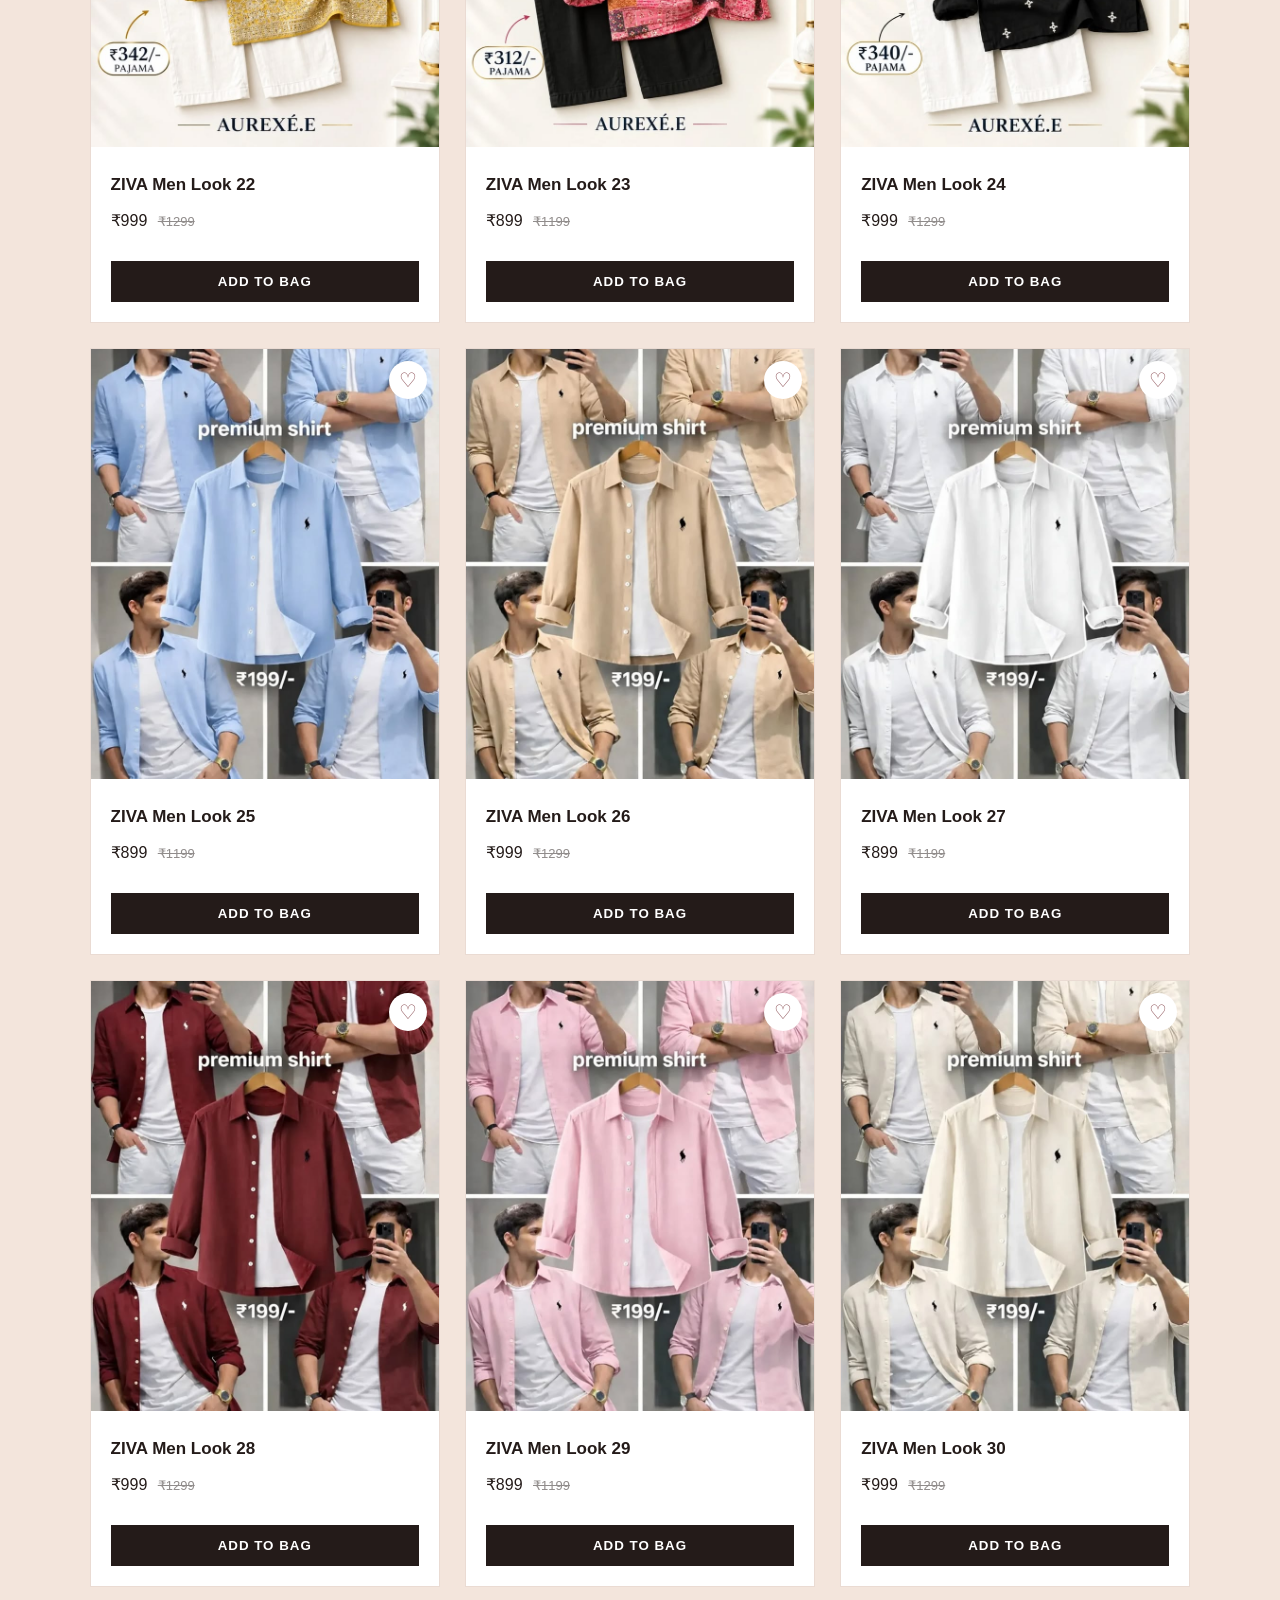
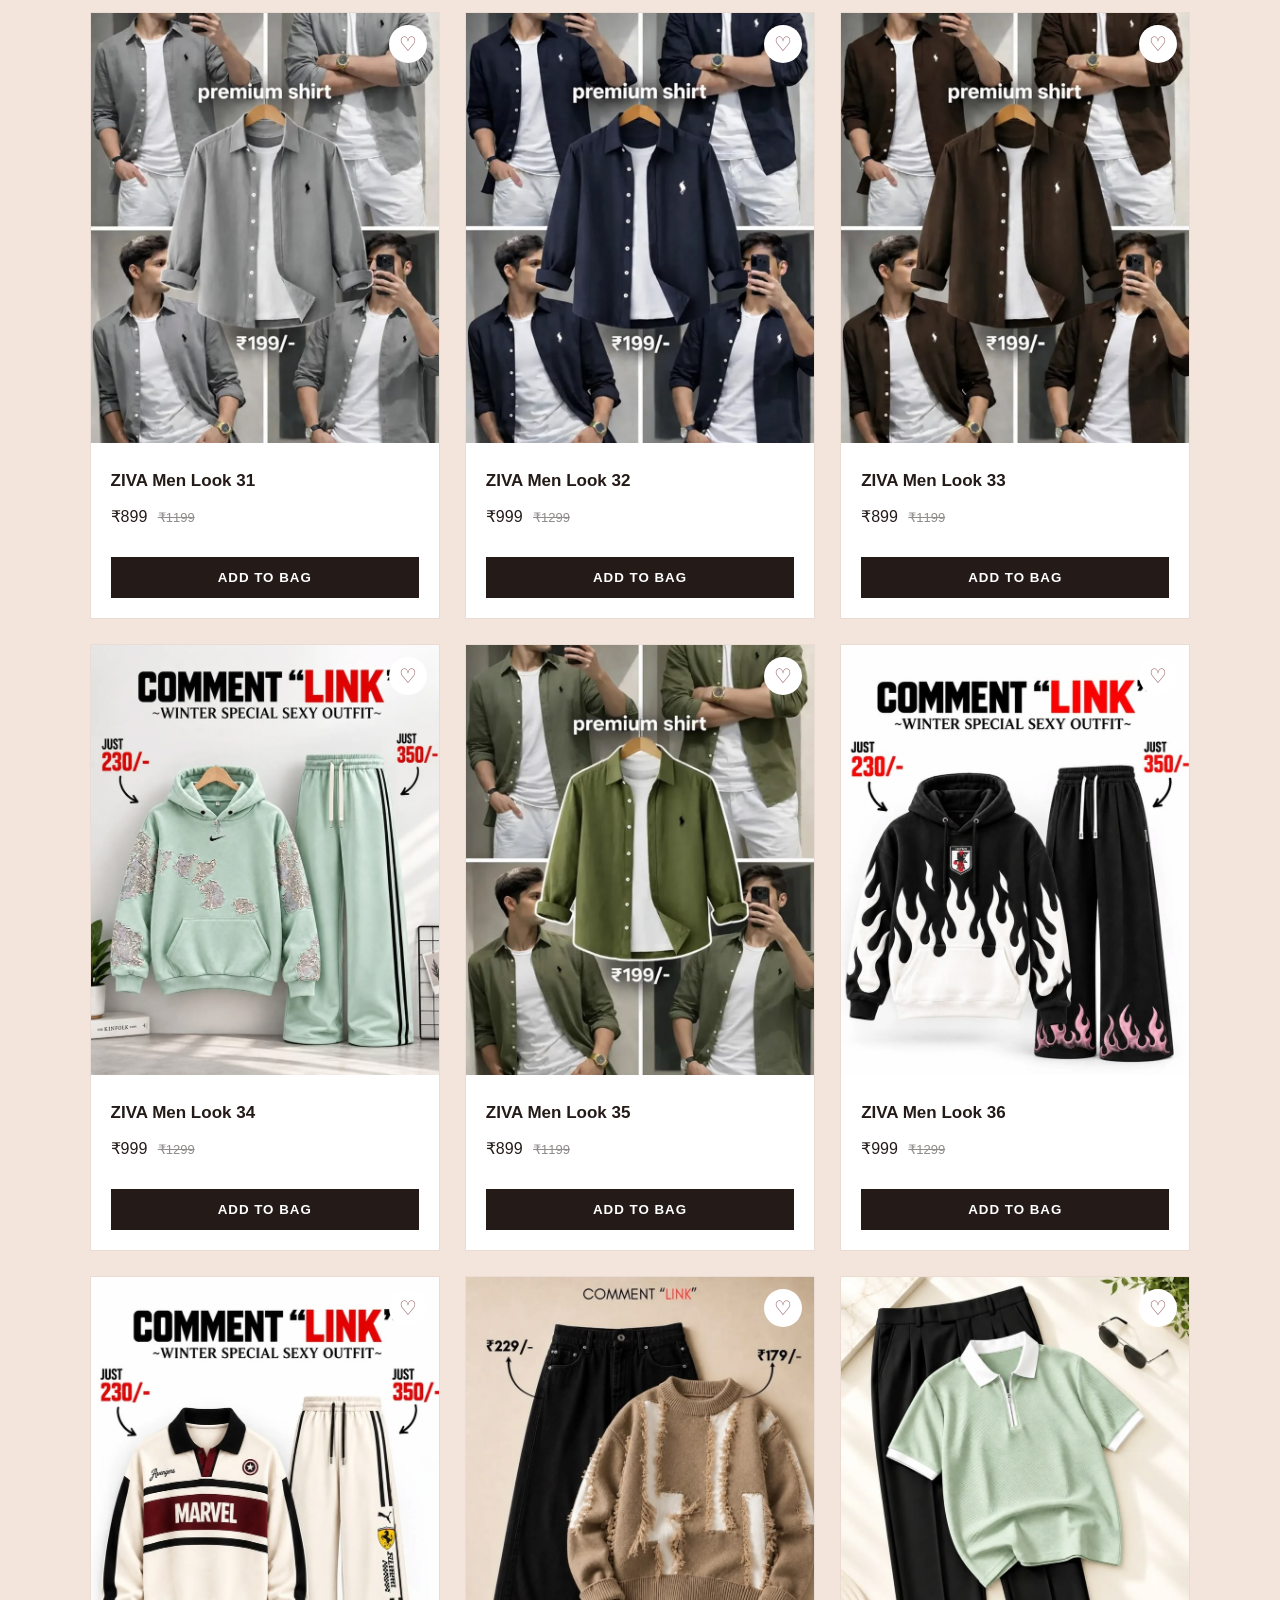
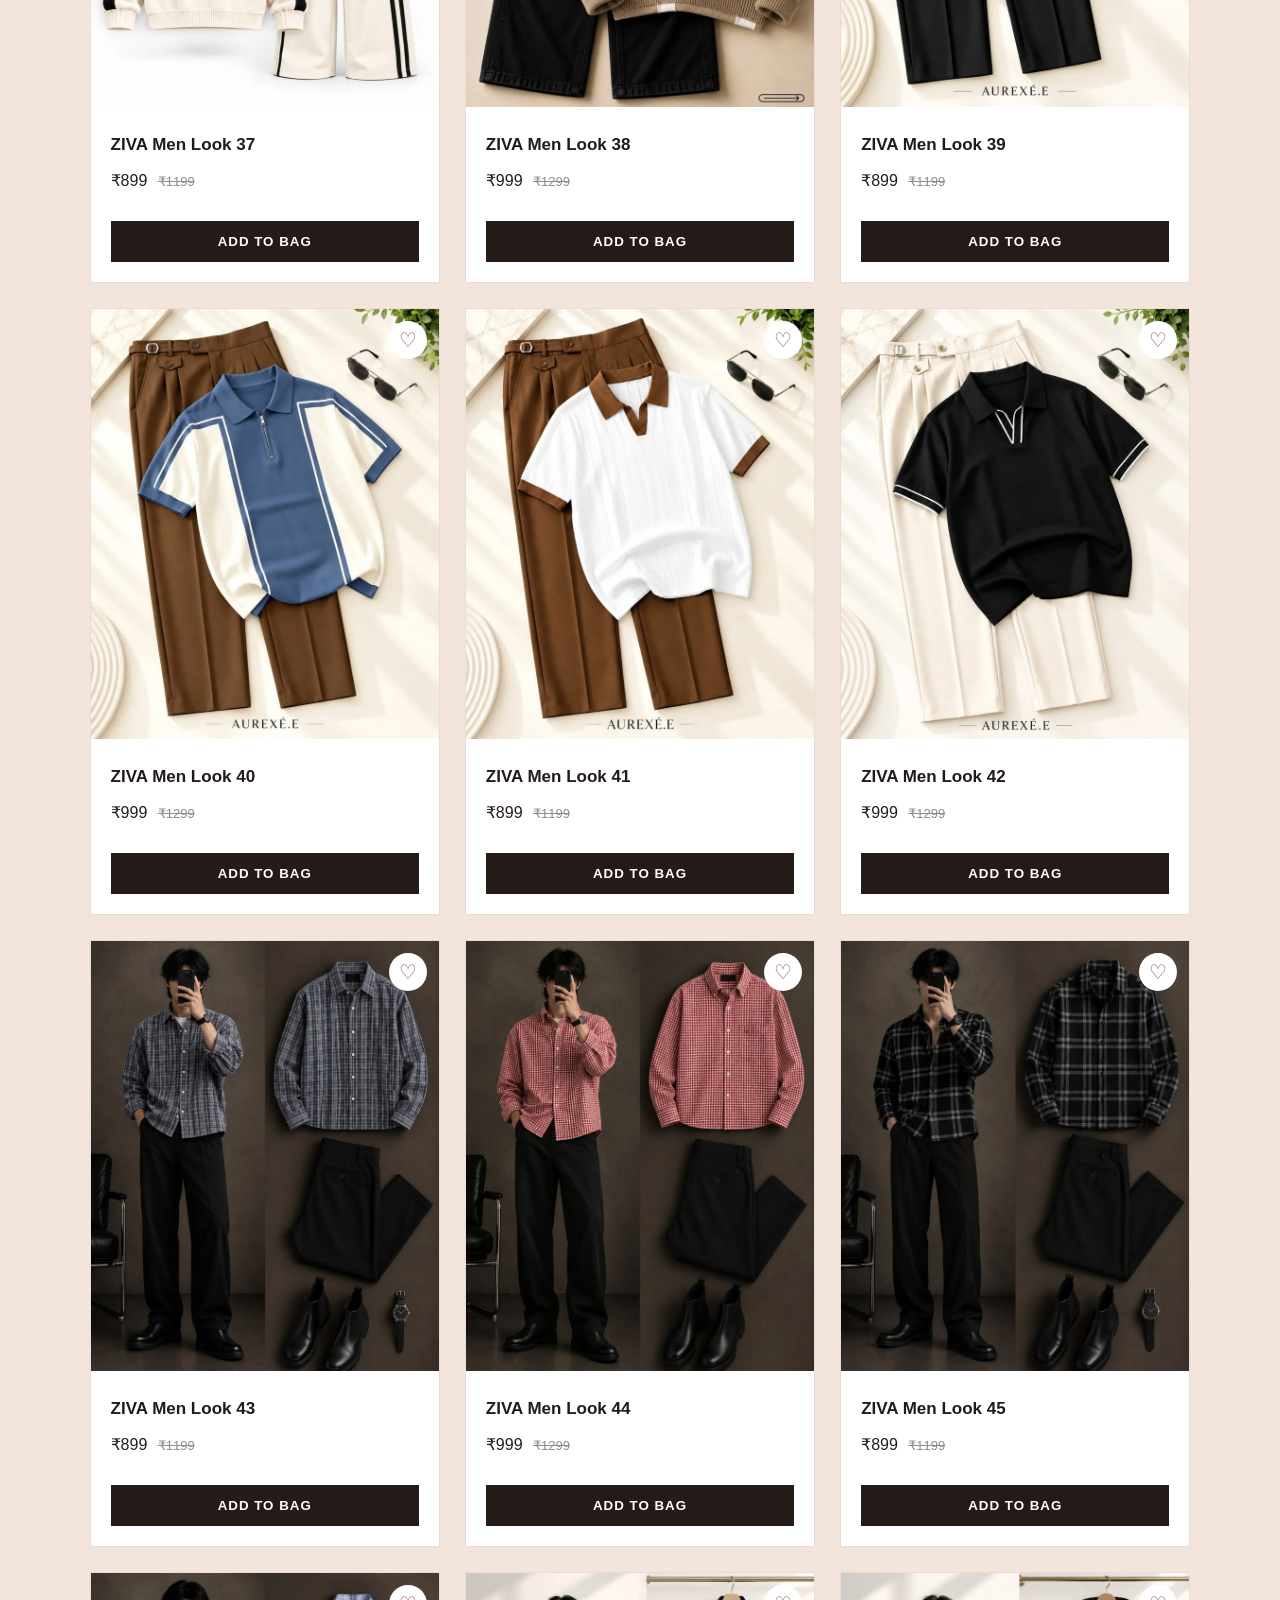
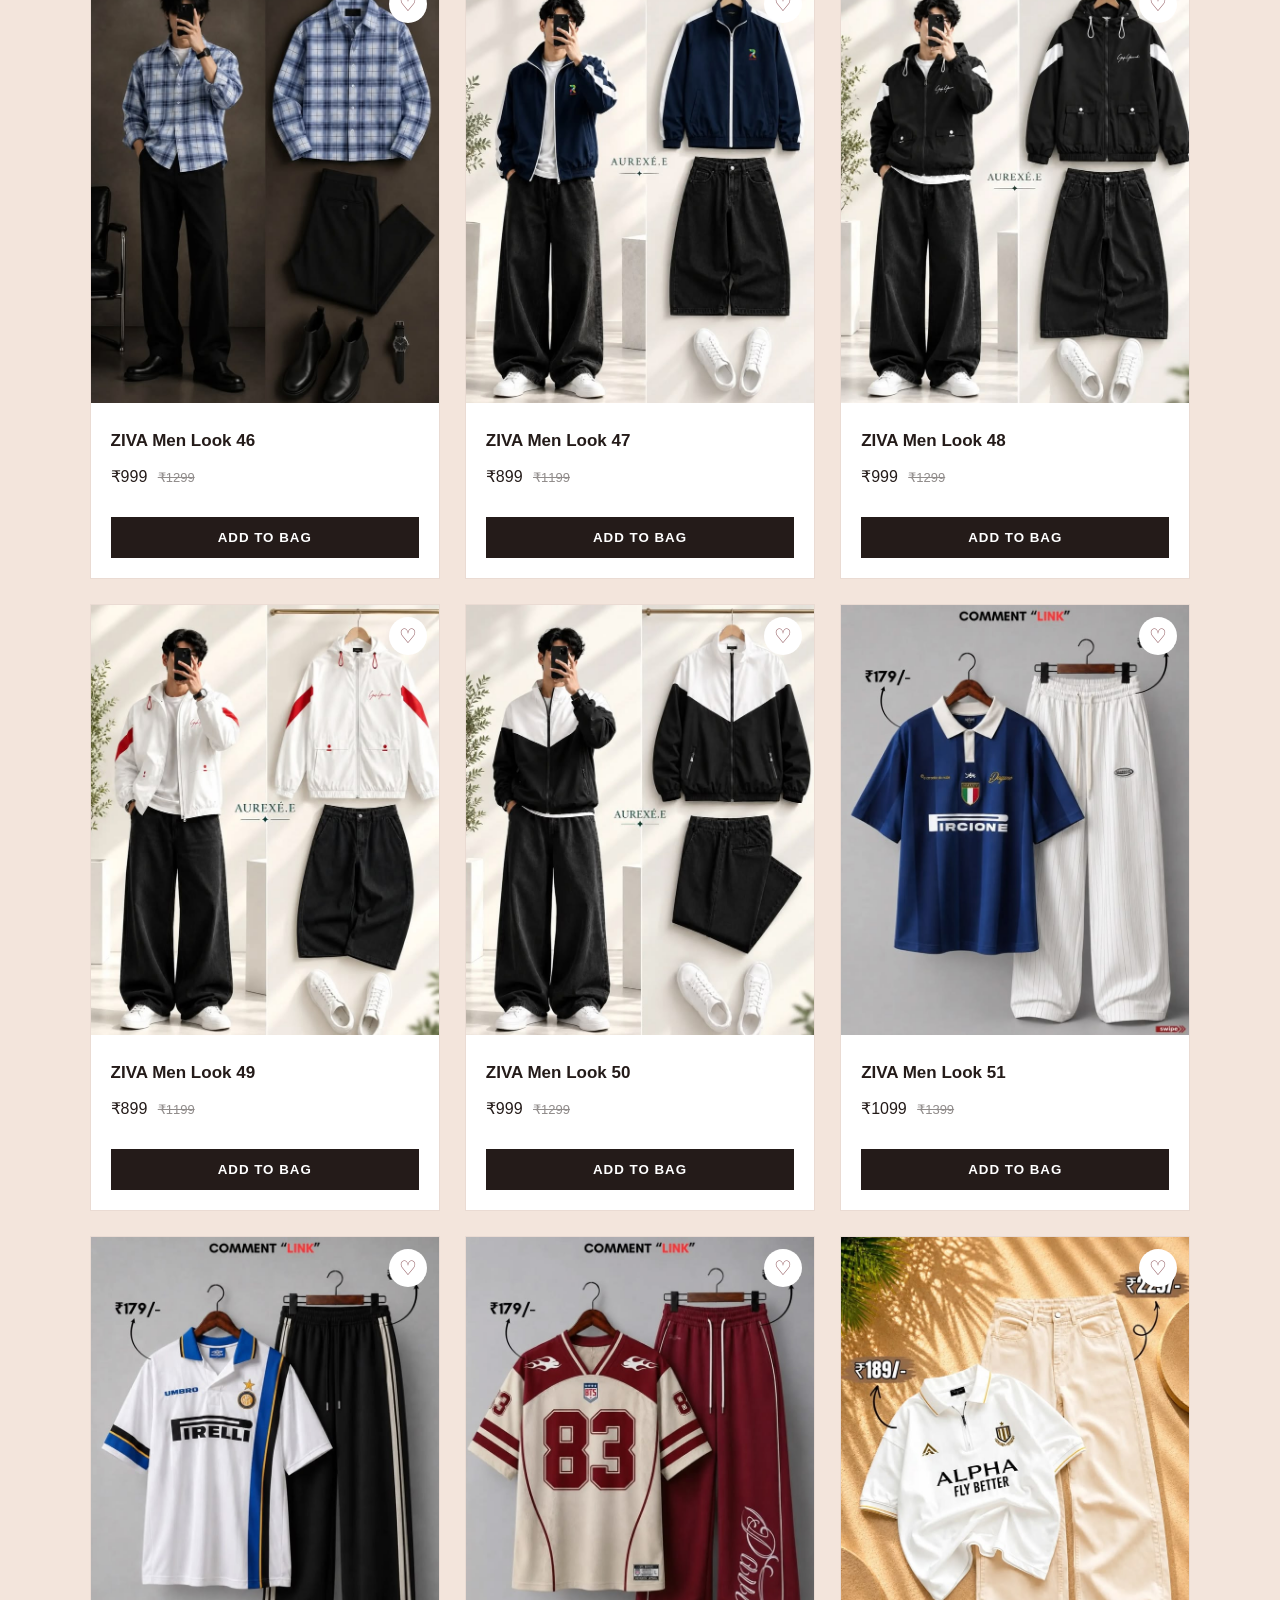
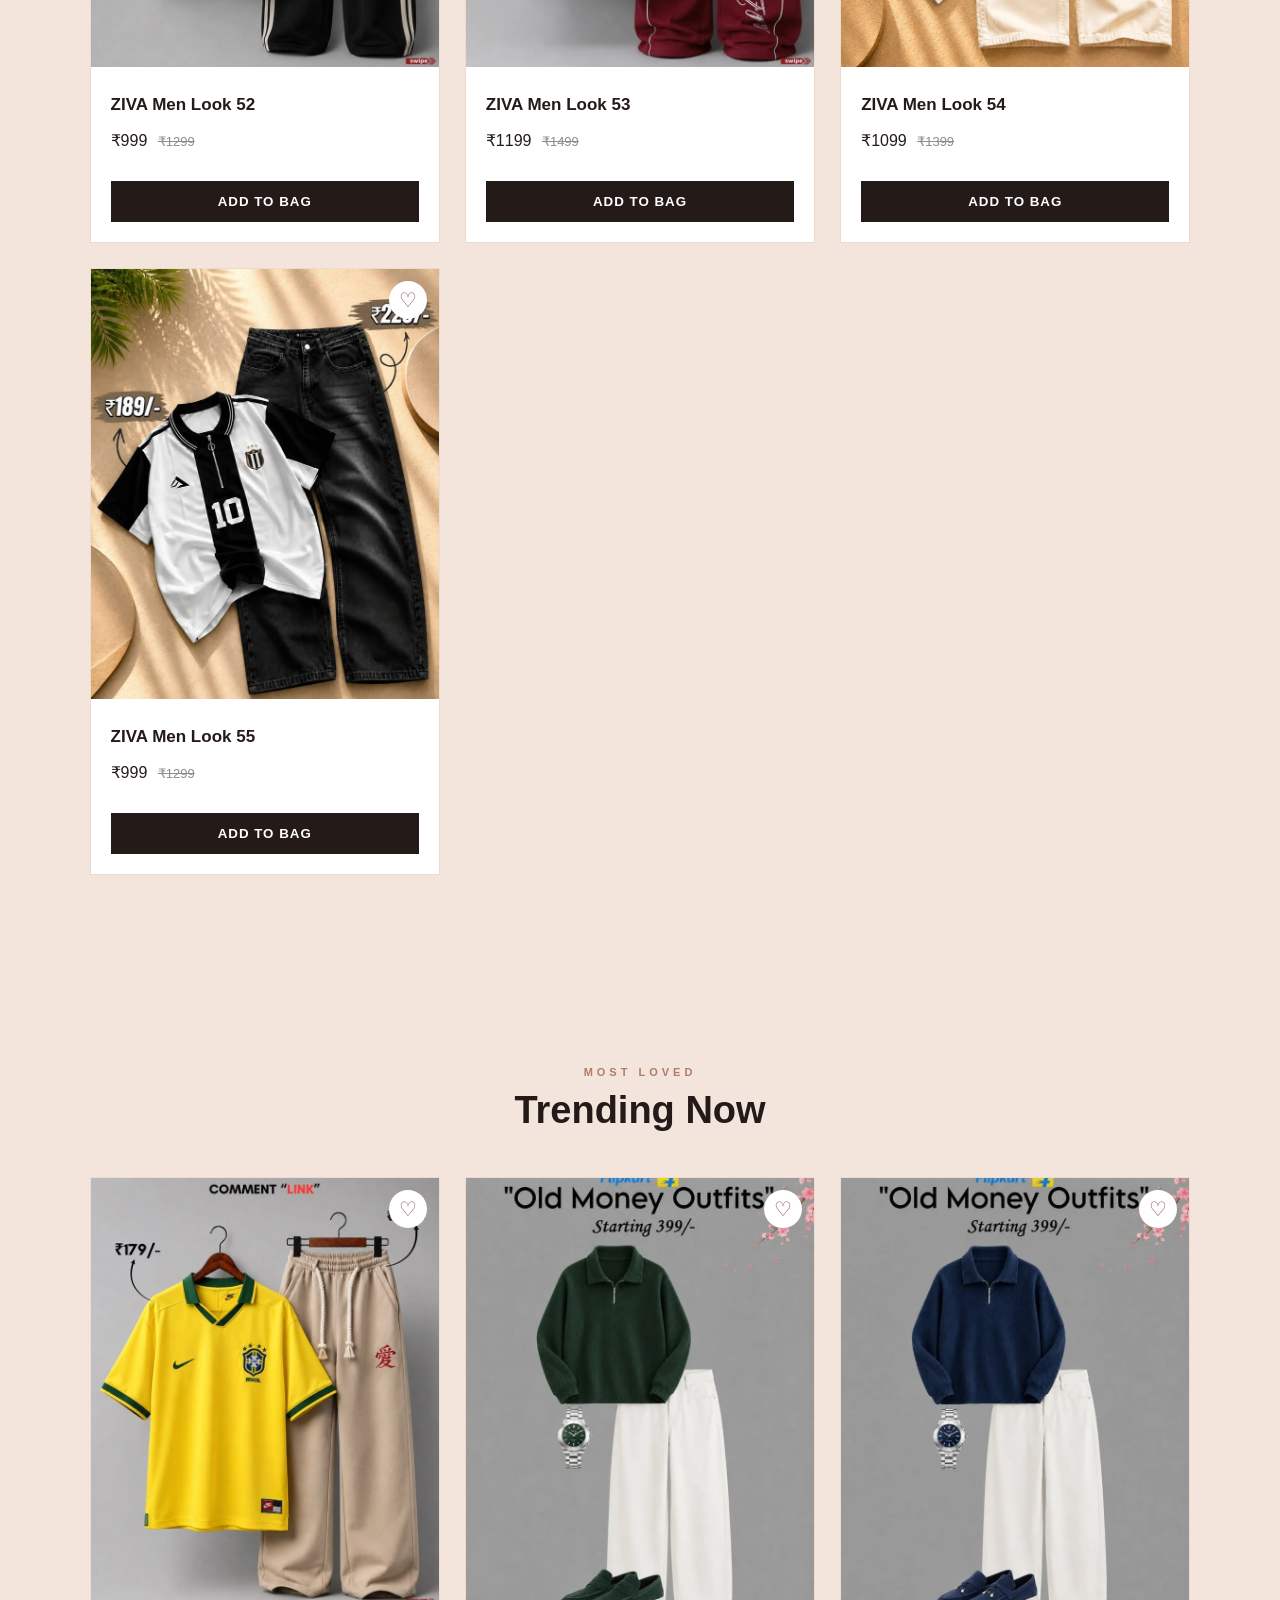
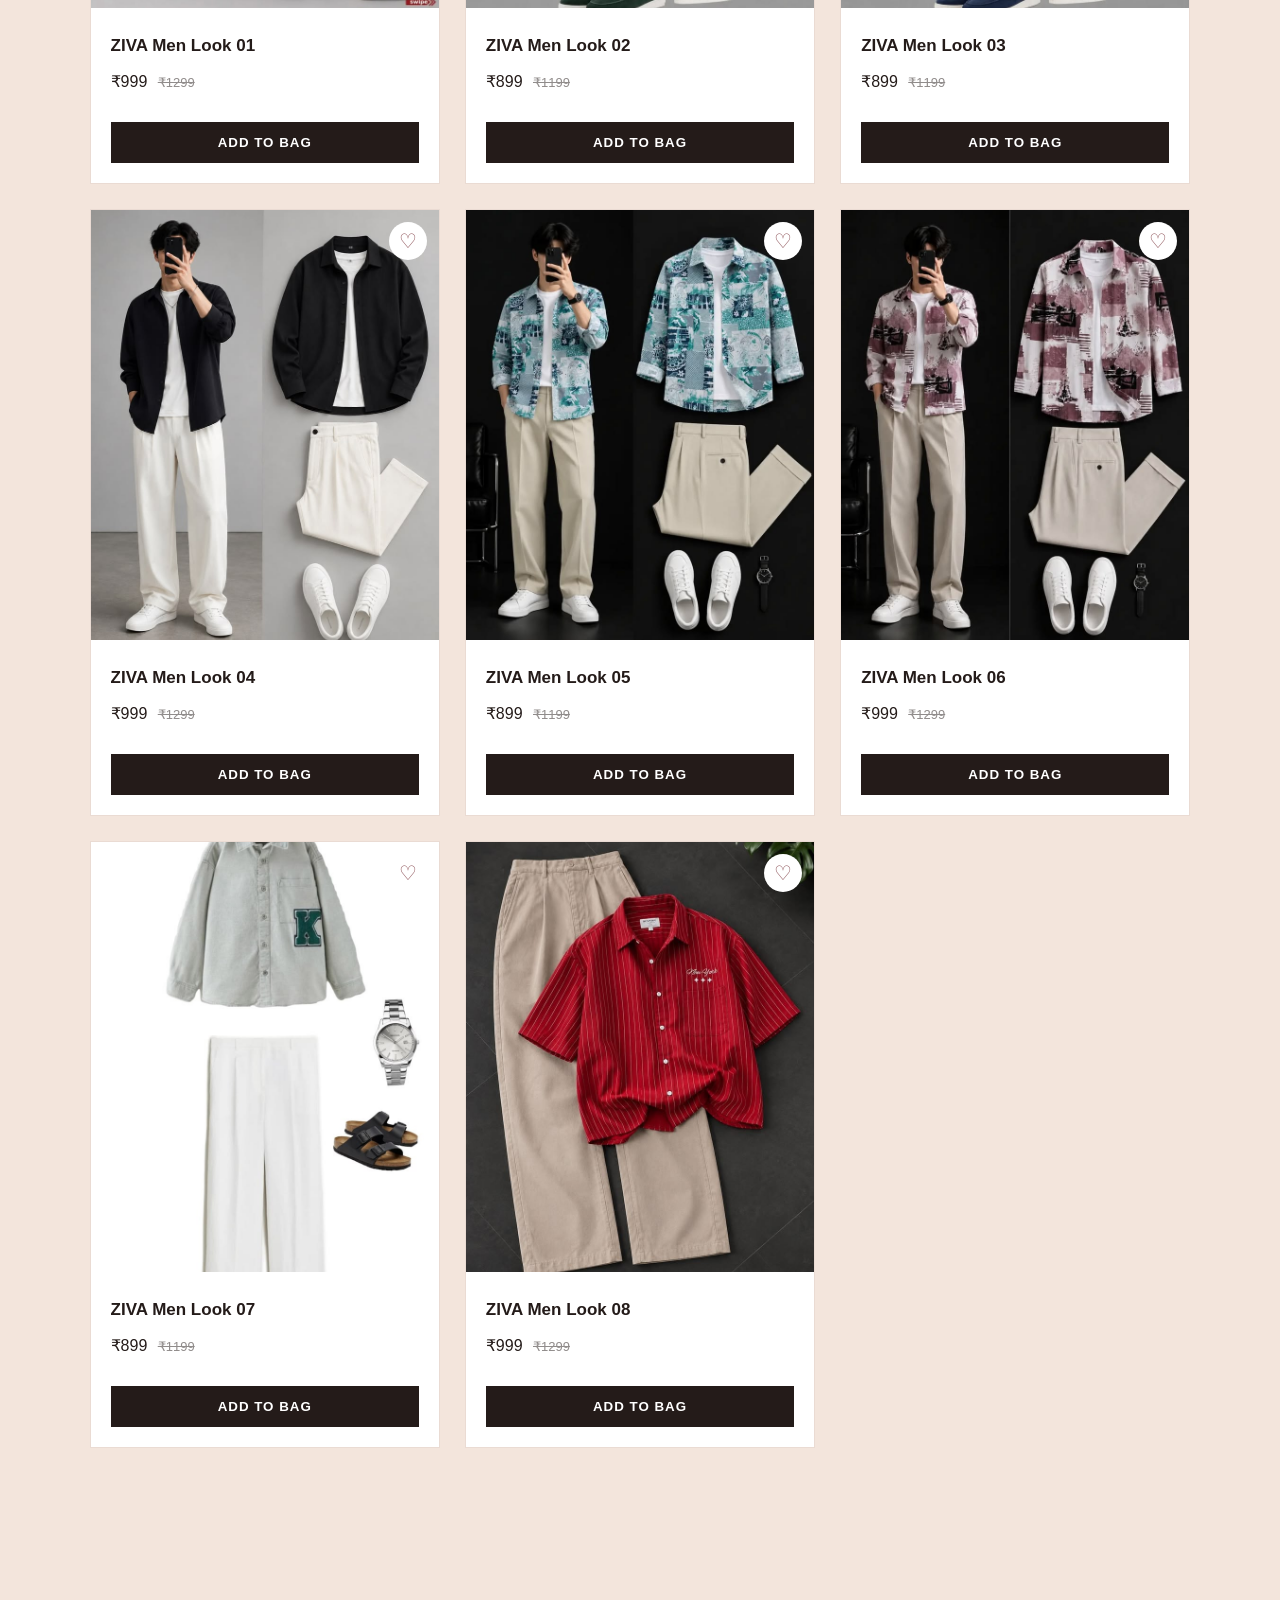
==== commit d253b2da: "Add files via upload" ====
--- a/index.html
+++ b/index.html
@@ -3,20 +3,20 @@
 <head>
     <meta charset="UTF-8">
     <meta name="viewport" content="width=device-width, initial-scale=1.0">
-    <title>ZIVA — Fashion</title>
+    <title>ZIVA — Fashion Store</title>
     <link rel="stylesheet" href="style.css">
 </head>
 
 <body>
 
-<!-- HEADER -->
+<!-- ================= HEADER ================= -->
+
 <header class="header">
 
     <a href="index.html" class="logo">ZIVA</a>
 
     <nav class="nav">
         <a href="#new-in">New In</a>
-        <a href="#women-section">Women</a>
         <a href="#mens-section">Men</a>
         <a href="#trending-section">Trending</a>
         <a href="#sale-section">Sale</a>
@@ -27,49 +27,56 @@
         <button class="icon-btn" onclick="openSearch()">
             ⌕
         </button>
-    
-        <button class="icon-btn" id="accountButton" onclick="openAccount()">
+
+        <button
+            class="icon-btn"
+            id="accountButton"
+            onclick="openAccount()">
             👤 Login
         </button>
-    
-        <button class="cart-btn" id="cartButton">
+
+        <button
+            class="cart-btn"
+            id="cartButton">
             🛍 Cart (0)
         </button>
-    
+
     </div>
 
 </header>
 
 
-<!-- HERO -->
+<!-- ================= HERO ================= -->
+
 <section class="hero" id="new-in">
 
-    <div class="hero-text">
-
-        <p>NEW SEASON • NEW STYLE</p>
+    <div class="hero-content">
+
+        <p class="hero-small">
+            NEW SEASON • NEW STYLE
+        </p>
 
         <h1>
-            WEAR<br>
-            YOUR<br>
-            VIBE.
+            STYLE<br>
+            YOUR WAY
         </h1>
 
-        <span>
-            Discover fashion made for your everyday style.
-        </span>
+        <p>
+            Discover your next favourite look with ZIVA.
+        </p>
 
         <div class="hero-buttons">
 
-            <button onclick="document.getElementById('women-section').scrollIntoView()">
-                SHOP WOMEN
-            </button>
-
             <button
-                class="light-btn"
-                onclick="document.getElementById('mens-section').scrollIntoView()">
+                onclick="document.getElementById('mens-section').scrollIntoView({behavior:'smooth'})">
                 SHOP MEN
             </button>
 
+            <button
+                onclick="document.getElementById('trending-section').scrollIntoView({behavior:'smooth'})">
+                TRENDING
+            </button>
+
         </div>
 
     </div>
@@ -77,2057 +84,162 @@
 </section>
 
 
-<!-- CATEGORIES -->
-<section class="categories-section" id="women-section">
+<!-- ================= CATEGORY ================= -->
+
+<section class="categories-section">
 
     <div class="section-heading">
 
-        <p>EXPLORE ZIVA</p>
-
-        <h2>Shop Your Style</h2>
-
-    </div>
-
+        <p>EXPLORE</p>
+
+        <h2>Shop By Category</h2>
+
+    </div>
 
     <div class="category-grid">
 
-        <div class="category-card">
-
-            <img
-                src="images/WhatsApp Image 2026-10-03 at 9.58.39 PM (1).jpeg"
-                alt="Women Fashion">
-
-            <div>
-                <h3>Women</h3>
-                <span>Explore the latest looks</span>
-            </div>
-
-        </div>
-
-
-        <div class="category-card" id="mens-section">
+        <div
+            class="category-card"
+            onclick="document.getElementById('mens-section').scrollIntoView({behavior:'smooth'})">
 
             <img
                 src="images/men-outfit.jpeg"
                 alt="Men Fashion">
 
-            <div>
+            <div class="category-overlay">
+
                 <h3>Men</h3>
-                <span>Classic looks. Modern attitude.</span>
+
+                <span>Shop Now →</span>
+
             </div>
 
         </div>
 
 
-        <div class="category-card" id="trending-section">
+        <div
+            class="category-card"
+            onclick="document.getElementById('trending-section').scrollIntoView({behavior:'smooth'})">
 
             <img
-                src="images/WhatsApp Image 2026-10-03 at 9.59.14 PM.jpeg"
-                alt="Trending Fashion">
-
-            <div>
+                src="images/WhatsApp Image 2026-10-03 at 9.58.48 PM (1).jpeg"
+                alt="Trending Men Fashion">
+
+            <div class="category-overlay">
+
                 <h3>Trending</h3>
-                <span>What's trending now</span>
+
+                <span>Explore →</span>
+
             </div>
 
         </div>
 
+
+        <div
+            class="category-card"
+            onclick="document.getElementById('sale-section').scrollIntoView({behavior:'smooth'})">
+
+            <img
+                src="images/WhatsApp Image 2026-10-03 at 9.58.39 PM.jpeg"
+                alt="Sale">
+
+            <div class="category-overlay">
+
+                <h3>Sale</h3>
+
+                <span>Shop Now →</span>
+
+            </div>
+
+        </div>
+
     </div>
 
 </section>
 
 
-<!-- PRODUCTS -->
-<section class="products-section" id="sale-section">
+<!-- ================= MEN'S COLLECTION ================= -->
+
+<section
+    class="products-section"
+    id="mens-section">
 
     <div class="section-heading">
 
-        <p>ZIVA COLLECTION</p>
-
-        <h2>Latest Looks</h2>
-
-    </div>
-
-
-    <div class="product-grid">
-
-
-        <!-- 01 -->
-        <div class="product-card">
-
-            <div class="product-image">
-
-                <img
-                    src="images/WhatsApp Image 2026-10-03 at 9.58.39 PM (1).jpeg"
-                    alt="ZIVA Look 01">
-
-                <span class="sale">NEW</span>
-
-                <button class="heart" onclick="addToWishlist()">♡</button>
-
-            </div>
-
-            <div class="product-info">
-
-                <span class="category-name">WOMEN</span>
-
-                <h3>
-                    <a href="product.html">ZIVA Look 01</a>
-                </h3>
-
-                <div class="rating">
-                    ★★★★★ <span>(New)</span>
-                </div>
-
-                <strong>₹799</strong>
-
-                <button class="add-btn" onclick="addToCart()">
-                    ADD TO BAG
-                </button>
-
-            </div>
-
-        </div>
-
-
-        <!-- 02 -->
-        <div class="product-card">
-
-            <div class="product-image">
-
-                <img
-                    src="images/WhatsApp Image 2026-10-03 at 9.58.39 PM.jpeg"
-                    alt="ZIVA Look 02">
-
-                <span class="sale">NEW</span>
-
-                <button class="heart">♡</button>
-
-            </div>
-
-            <div class="product-info">
-
-                <span class="category-name">WOMEN</span>
-
-                <h3>ZIVA Look 02</h3>
-
-                <div class="rating">
-                    ★★★★★ <span>(New)</span>
-                </div>
-
-                <strong>₹899</strong>
-
-                <button class="add-btn" onclick="addToCart()">
-                    ADD TO BAG
-                </button>
-
-            </div>
-
-        </div>
-
-
-        <!-- 03 -->
-        <div class="product-card">
-
-            <div class="product-image">
-
-                <img
-                    src="images/WhatsApp Image 2026-10-03 at 9.58.41 PM.jpeg"
-                    alt="ZIVA Look 03">
-
-                <span class="sale">NEW</span>
-
-                <button class="heart">♡</button>
-
-            </div>
-
-            <div class="product-info">
-
-                <span class="category-name">WOMEN</span>
-
-                <h3>ZIVA Look 03</h3>
-
-                <div class="rating">
-                    ★★★★★ <span>(New)</span>
-                </div>
-
-                <strong>₹799</strong>
-
-                <button class="add-btn" onclick="addToCart()">
-                    ADD TO BAG
-                </button>
-
-            </div>
-
-        </div>
-
-
-        <!-- 04 -->
-        <div class="product-card">
-
-            <div class="product-image">
-
-                <img
-                    src="images/WhatsApp Image 2026-10-03 at 9.58.42 PM (1).jpeg"
-                    alt="ZIVA Look 04">
-
-                <span class="sale">NEW</span>
-
-                <button class="heart">♡</button>
-
-            </div>
-
-            <div class="product-info">
-
-                <span class="category-name">WOMEN</span>
-
-                <h3>ZIVA Look 04</h3>
-
-                <div class="rating">
-                    ★★★★★ <span>(New)</span>
-                </div>
-
-                <strong>₹999</strong>
-
-                <button class="add-btn" onclick="addToCart()">
-                    ADD TO BAG
-                </button>
-
-            </div>
-
-        </div>
-
-
-        <!-- 05 -->
-        <div class="product-card">
-
-            <div class="product-image">
-
-                <img
-                    src="images/WhatsApp Image 2026-10-03 at 9.58.42 PM.jpeg"
-                    alt="ZIVA Look 05">
-
-                <span class="sale">NEW</span>
-
-                <button class="heart">♡</button>
-
-            </div>
-
-            <div class="product-info">
-
-                <span class="category-name">WOMEN</span>
-
-                <h3>ZIVA Look 05</h3>
-
-                <div class="rating">
-                    ★★★★★ <span>(New)</span>
-                </div>
-
-                <strong>₹899</strong>
-
-                <button class="add-btn" onclick="addToCart()">
-                    ADD TO BAG
-                </button>
-
-            </div>
-
-        </div>
-
-
-        <!-- 06 -->
-        <div class="product-card">
-
-            <div class="product-image">
-
-                <img
-                    src="images/WhatsApp Image 2026-10-03 at 9.58.48 PM (1).jpeg"
-                    alt="ZIVA Look 06">
-
-                <span class="sale">NEW</span>
-
-                <button class="heart">♡</button>
-
-            </div>
-
-            <div class="product-info">
-
-                <span class="category-name">WOMEN</span>
-
-                <h3>ZIVA Look 06</h3>
-
-                <div class="rating">
-                    ★★★★★ <span>(New)</span>
-                </div>
-
-                <strong>₹799</strong>
-
-                <button class="add-btn" onclick="addToCart()">
-                    ADD TO BAG
-                </button>
-
-            </div>
-
-        </div>
-
-
-        <!-- 07 -->
-        <div class="product-card">
-
-            <div class="product-image">
-
-                <img
-                    src="images/WhatsApp Image 2026-10-03 at 9.58.48 PM (2).jpeg"
-                    alt="ZIVA Look 07">
-
-                <span class="sale">NEW</span>
-
-                <button class="heart">♡</button>
-
-            </div>
-
-            <div class="product-info">
-
-                <span class="category-name">WOMEN</span>
-
-                <h3>ZIVA Look 07</h3>
-
-                <div class="rating">
-                    ★★★★★ <span>(New)</span>
-                </div>
-
-                <strong>₹899</strong>
-
-                <button class="add-btn" onclick="addToCart()">
-                    ADD TO BAG
-                </button>
-
-            </div>
-
-        </div>
-
-
-        <!-- 08 -->
-        <div class="product-card">
-
-            <div class="product-image">
-
-                <img
-                    src="images/WhatsApp Image 2026-10-03 at 9.58.48 PM (3).jpeg"
-                    alt="ZIVA Look 08">
-
-                <span class="sale">NEW</span>
-
-                <button class="heart">♡</button>
-
-            </div>
-
-            <div class="product-info">
-
-                <span class="category-name">WOMEN</span>
-
-                <h3>ZIVA Look 08</h3>
-
-                <div class="rating">
-                    ★★★★★ <span>(New)</span>
-                </div>
-
-                <strong>₹999</strong>
-
-                <button class="add-btn" onclick="addToCart()">
-                    ADD TO BAG
-                </button>
-
-            </div>
-
-        </div>
-
-
-        <!-- 09 -->
-        <div class="product-card">
-
-            <div class="product-image">
-
-                <img
-                    src="images/WhatsApp Image 2026-10-03 at 9.58.48 PM.jpeg"
-                    alt="ZIVA Look 09">
-
-                <span class="sale">NEW</span>
-
-                <button class="heart">♡</button>
-
-            </div>
-
-            <div class="product-info">
-
-                <span class="category-name">WOMEN</span>
-
-                <h3>ZIVA Look 09</h3>
-
-                <div class="rating">
-                    ★★★★★ <span>(New)</span>
-                </div>
-
-                <strong>₹799</strong>
-
-                <button class="add-btn" onclick="addToCart()">
-                    ADD TO BAG
-                </button>
-
-            </div>
-
-        </div>
-
-
-        <!-- 10 -->
-        <div class="product-card">
-
-            <div class="product-image">
-
-                <img
-                    src="images/WhatsApp Image 2026-10-03 at 9.58.49 PM (1).jpeg"
-                    alt="ZIVA Look 10">
-
-                <span class="sale">NEW</span>
-
-                <button class="heart">♡</button>
-
-            </div>
-
-            <div class="product-info">
-
-                <span class="category-name">WOMEN</span>
-
-                <h3>ZIVA Look 10</h3>
-
-                <div class="rating">
-                    ★★★★★ <span>(New)</span>
-                </div>
-
-                <strong>₹899</strong>
-
-                <button class="add-btn" onclick="addToCart()">
-                    ADD TO BAG
-                </button>
-
-            </div>
-
-        </div>
-
-
-        <!-- 11 -->
-        <div class="product-card">
-
-            <div class="product-image">
-
-                <img
-                    src="images/WhatsApp Image 2026-10-03 at 9.58.49 PM.jpeg"
-                    alt="ZIVA Look 11">
-
-                <span class="sale">NEW</span>
-
-                <button class="heart">♡</button>
-
-            </div>
-
-            <div class="product-info">
-
-                <span class="category-name">WOMEN</span>
-
-                <h3>ZIVA Look 11</h3>
-
-                <div class="rating">
-                    ★★★★★ <span>(New)</span>
-                </div>
-
-                <strong>₹799</strong>
-
-                <button class="add-btn" onclick="addToCart()">
-                    ADD TO BAG
-                </button>
-
-            </div>
-
-        </div>
-
-
-        <!-- 12 -->
-        <div class="product-card">
-
-            <div class="product-image">
-
-                <img
-                    src="images/WhatsApp Image 2026-10-03 at 9.58.50 PM (1).jpeg"
-                    alt="ZIVA Look 12">
-
-                <span class="sale">NEW</span>
-
-                <button class="heart">♡</button>
-
-            </div>
-
-            <div class="product-info">
-
-                <span class="category-name">WOMEN</span>
-
-                <h3>ZIVA Look 12</h3>
-
-                <div class="rating">
-                    ★★★★★ <span>(New)</span>
-                </div>
-
-                <strong>₹999</strong>
-
-                <button class="add-btn" onclick="addToCart()">
-                    ADD TO BAG
-                </button>
-
-            </div>
-
-        </div>
-
-
-        <!-- 13 -->
-        <div class="product-card">
-
-            <div class="product-image">
-
-                <img
-                    src="images/WhatsApp Image 2026-10-03 at 9.58.50 PM.jpeg"
-                    alt="ZIVA Look 13">
-
-                <span class="sale">NEW</span>
-
-                <button class="heart">♡</button>
-
-            </div>
-
-            <div class="product-info">
-
-                <span class="category-name">WOMEN</span>
-
-                <h3>ZIVA Look 13</h3>
-
-                <div class="rating">
-                    ★★★★★ <span>(New)</span>
-                </div>
-
-                <strong>₹899</strong>
-
-                <button class="add-btn" onclick="addToCart()">
-                    ADD TO BAG
-                </button>
-
-            </div>
-
-        </div>
-
-
-        <!-- 14 -->
-        <div class="product-card">
-
-            <div class="product-image">
-
-                <img
-                    src="images/WhatsApp Image 2026-10-03 at 9.58.51 PM (1).jpeg"
-                    alt="ZIVA Look 14">
-
-                <span class="sale">NEW</span>
-
-                <button class="heart">♡</button>
-
-            </div>
-
-            <div class="product-info">
-
-                <span class="category-name">WOMEN</span>
-
-                <h3>ZIVA Look 14</h3>
-
-                <div class="rating">
-                    ★★★★★ <span>(New)</span>
-                </div>
-
-                <strong>₹799</strong>
-
-                <button class="add-btn" onclick="addToCart()">
-                    ADD TO BAG
-                </button>
-
-            </div>
-
-        </div>
-
-
-        <!-- 15 -->
-        <div class="product-card">
-
-            <div class="product-image">
-
-                <img
-                    src="images/WhatsApp Image 2026-10-03 at 9.58.51 PM (2).jpeg"
-                    alt="ZIVA Look 15">
-
-                <span class="sale">NEW</span>
-
-                <button class="heart">♡</button>
-
-            </div>
-
-            <div class="product-info">
-
-                <span class="category-name">WOMEN</span>
-
-                <h3>ZIVA Look 15</h3>
-
-                <div class="rating">
-                    ★★★★★ <span>(New)</span>
-                </div>
-
-                <strong>₹899</strong>
-
-                <button class="add-btn" onclick="addToCart()">
-                    ADD TO BAG
-                </button>
-
-            </div>
-
-        </div>
-
-
-        <!-- 16 -->
-        <div class="product-card">
-
-            <div class="product-image">
-
-                <img
-                    src="images/WhatsApp Image 2026-10-03 at 9.58.51 PM.jpeg"
-                    alt="ZIVA Look 16">
-
-                <span class="sale">NEW</span>
-
-                <button class="heart">♡</button>
-
-            </div>
-
-            <div class="product-info">
-
-                <span class="category-name">WOMEN</span>
-
-                <h3>ZIVA Look 16</h3>
-
-                <div class="rating">
-                    ★★★★★ <span>(New)</span>
-                </div>
-
-                <strong>₹999</strong>
-
-                <button class="add-btn" onclick="addToCart()">
-                    ADD TO BAG
-                </button>
-
-            </div>
-
-        </div>
-
-
-        <!-- 17 -->
-        <div class="product-card">
-
-            <div class="product-image">
-
-                <img
-                    src="images/WhatsApp Image 2026-10-03 at 9.58.52 PM.jpeg"
-                    alt="ZIVA Look 17">
-
-                <span class="sale">NEW</span>
-
-                <button class="heart">♡</button>
-
-            </div>
-
-            <div class="product-info">
-
-                <span class="category-name">WOMEN</span>
-
-                <h3>ZIVA Look 17</h3>
-
-                <div class="rating">
-                    ★★★★★ <span>(New)</span>
-                </div>
-
-                <strong>₹799</strong>
-
-                <button class="add-btn" onclick="addToCart()">
-                    ADD TO BAG
-                </button>
-
-            </div>
-
-        </div>
-
-
-        <!-- 18 -->
-        <div class="product-card">
-
-            <div class="product-image">
-
-                <img
-                    src="images/WhatsApp Image 2026-10-03 at 9.58.53 PM.jpeg"
-                    alt="ZIVA Look 18">
-
-                <span class="sale">NEW</span>
-
-                <button class="heart">♡</button>
-
-            </div>
-
-            <div class="product-info">
-
-                <span class="category-name">WOMEN</span>
-
-                <h3>ZIVA Look 18</h3>
-
-                <div class="rating">
-                    ★★★★★ <span>(New)</span>
-                </div>
-
-                <strong>₹899</strong>
-
-                <button class="add-btn" onclick="addToCart()">
-                    ADD TO BAG
-                </button>
-
-            </div>
-
-        </div>
-
-
-        <!-- 19 -->
-        <div class="product-card">
-
-            <div class="product-image">
-
-                <img
-                    src="images/WhatsApp Image 2026-10-03 at 9.58.54 PM.jpeg"
-                    alt="ZIVA Look 19">
-
-                <span class="sale">NEW</span>
-
-                <button class="heart">♡</button>
-
-            </div>
-
-            <div class="product-info">
-
-                <span class="category-name">WOMEN</span>
-
-                <h3>ZIVA Look 19</h3>
-
-                <div class="rating">
-                    ★★★★★ <span>(New)</span>
-                </div>
-
-                <strong>₹799</strong>
-
-                <button class="add-btn" onclick="addToCart()">
-                    ADD TO BAG
-                </button>
-
-            </div>
-
-        </div>
-
-
-        <!-- 20 -->
-        <div class="product-card">
-
-            <div class="product-image">
-
-                <img
-                    src="images/WhatsApp Image 2026-10-03 at 9.58.55 PM (1).jpeg"
-                    alt="ZIVA Look 20">
-
-                <span class="sale">NEW</span>
-
-                <button class="heart">♡</button>
-
-            </div>
-
-            <div class="product-info">
-
-                <span class="category-name">WOMEN</span>
-
-                <h3>ZIVA Look 20</h3>
-
-                <div class="rating">
-                    ★★★★★ <span>(New)</span>
-                </div>
-
-                <strong>₹999</strong>
-
-                <button class="add-btn" onclick="addToCart()">
-                    ADD TO BAG
-                </button>
-
-            </div>
-
-        </div>
-
-
-        <!-- 21 -->
-        <div class="product-card">
-
-            <div class="product-image">
-
-                <img
-                    src="images/WhatsApp Image 2026-10-03 at 9.58.55 PM.jpeg"
-                    alt="ZIVA Look 21">
-
-                <span class="sale">NEW</span>
-
-                <button class="heart">♡</button>
-
-            </div>
-
-            <div class="product-info">
-
-                <span class="category-name">WOMEN</span>
-
-                <h3>ZIVA Look 21</h3>
-
-                <div class="rating">
-                    ★★★★★ <span>(New)</span>
-                </div>
-
-                <strong>₹899</strong>
-
-                <button class="add-btn" onclick="addToCart()">
-                    ADD TO BAG
-                </button>
-
-            </div>
-
-        </div>
-
-
-        <!-- 22 -->
-        <div class="product-card">
-
-            <div class="product-image">
-
-                <img
-                    src="images/WhatsApp Image 2026-10-03 at 9.58.56 PM (1).jpeg"
-                    alt="ZIVA Look 22">
-
-                <span class="sale">NEW</span>
-
-                <button class="heart">♡</button>
-
-            </div>
-
-            <div class="product-info">
-
-                <span class="category-name">WOMEN</span>
-
-                <h3>ZIVA Look 22</h3>
-
-                <div class="rating">
-                    ★★★★★ <span>(New)</span>
-                </div>
-
-                <strong>₹799</strong>
-
-                <button class="add-btn" onclick="addToCart()">
-                    ADD TO BAG
-                </button>
-
-            </div>
-
-        </div>
-
-
-        <!-- 23 -->
-        <div class="product-card">
-
-            <div class="product-image">
-
-                <img
-                    src="images/WhatsApp Image 2026-10-03 at 9.58.56 PM.jpeg"
-                    alt="ZIVA Look 23">
-
-                <span class="sale">NEW</span>
-
-                <button class="heart">♡</button>
-
-            </div>
-
-            <div class="product-info">
-
-                <span class="category-name">WOMEN</span>
-
-                <h3>ZIVA Look 23</h3>
-
-                <div class="rating">
-                    ★★★★★ <span>(New)</span>
-                </div>
-
-                <strong>₹899</strong>
-
-                <button class="add-btn" onclick="addToCart()">
-                    ADD TO BAG
-                </button>
-
-            </div>
-
-        </div>
-
-
-        <!-- 24 -->
-        <div class="product-card">
-
-            <div class="product-image">
-
-                <img
-                    src="images/WhatsApp Image 2026-10-03 at 9.58.57 PM (1).jpeg"
-                    alt="ZIVA Look 24">
-
-                <span class="sale">NEW</span>
-
-                <button class="heart">♡</button>
-
-            </div>
-
-            <div class="product-info">
-
-                <span class="category-name">WOMEN</span>
-
-                <h3>ZIVA Look 24</h3>
-
-                <div class="rating">
-                    ★★★★★ <span>(New)</span>
-                </div>
-
-                <strong>₹999</strong>
-
-                <button class="add-btn" onclick="addToCart()">
-                    ADD TO BAG
-                </button>
-
-            </div>
-
-        </div>
-
-
-        <!-- 25 -->
-        <div class="product-card">
-
-            <div class="product-image">
-
-                <img
-                    src="images/WhatsApp Image 2026-10-03 at 9.58.57 PM (2).jpeg"
-                    alt="ZIVA Look 25">
-
-                <span class="sale">NEW</span>
-
-                <button class="heart">♡</button>
-
-            </div>
-
-            <div class="product-info">
-
-                <span class="category-name">WOMEN</span>
-
-                <h3>ZIVA Look 25</h3>
-
-                <div class="rating">
-                    ★★★★★ <span>(New)</span>
-                </div>
-
-                <strong>₹799</strong>
-
-                <button class="add-btn" onclick="addToCart()">
-                    ADD TO BAG
-                </button>
-
-            </div>
-
-        </div>
-
-
-        <!-- 26 -->
-        <div class="product-card">
-
-            <div class="product-image">
-
-                <img
-                    src="images/WhatsApp Image 2026-10-03 at 9.58.57 PM.jpeg"
-                    alt="ZIVA Look 26">
-
-                <span class="sale">NEW</span>
-
-                <button class="heart">♡</button>
-
-            </div>
-
-            <div class="product-info">
-
-                <span class="category-name">WOMEN</span>
-
-                <h3>ZIVA Look 26</h3>
-
-                <div class="rating">
-                    ★★★★★ <span>(New)</span>
-                </div>
-
-                <strong>₹899</strong>
-
-                <button class="add-btn" onclick="addToCart()">
-                    ADD TO BAG
-                </button>
-
-            </div>
-
-        </div>
-
-
-        <!-- 27 -->
-        <div class="product-card">
-
-            <div class="product-image">
-
-                <img
-                    src="images/WhatsApp Image 2026-10-03 at 9.58.58 PM.jpeg"
-                    alt="ZIVA Look 27">
-
-                <span class="sale">NEW</span>
-
-                <button class="heart">♡</button>
-
-            </div>
-
-            <div class="product-info">
-
-                <span class="category-name">WOMEN</span>
-
-                <h3>ZIVA Look 27</h3>
-
-                <div class="rating">
-                    ★★★★★ <span>(New)</span>
-                </div>
-
-                <strong>₹799</strong>
-
-                <button class="add-btn" onclick="addToCart()">
-                    ADD TO BAG
-                </button>
-
-            </div>
-
-        </div>
-
-
-        <!-- 28 -->
-        <div class="product-card">
-
-            <div class="product-image">
-
-                <img
-                    src="images/WhatsApp Image 2026-10-03 at 9.59.00 PM (1).jpeg"
-                    alt="ZIVA Look 28">
-
-                <span class="sale">NEW</span>
-
-                <button class="heart">♡</button>
-
-            </div>
-
-            <div class="product-info">
-
-                <span class="category-name">WOMEN</span>
-
-                <h3>ZIVA Look 28</h3>
-
-                <div class="rating">
-                    ★★★★★ <span>(New)</span>
-                </div>
-
-                <strong>₹999</strong>
-
-                <button class="add-btn" onclick="addToCart()">
-                    ADD TO BAG
-                </button>
-
-            </div>
-
-        </div>
-
-
-        <!-- 29 -->
-        <div class="product-card">
-
-            <div class="product-image">
-
-                <img
-                    src="images/WhatsApp Image 2026-10-03 at 9.59.00 PM.jpeg"
-                    alt="ZIVA Look 29">
-
-                <span class="sale">NEW</span>
-
-                <button class="heart">♡</button>
-
-            </div>
-
-            <div class="product-info">
-
-                <span class="category-name">WOMEN</span>
-
-                <h3>ZIVA Look 29</h3>
-
-                <div class="rating">
-                    ★★★★★ <span>(New)</span>
-                </div>
-
-                <strong>₹899</strong>
-
-                <button class="add-btn" onclick="addToCart()">
-                    ADD TO BAG
-                </button>
-
-            </div>
-
-        </div>
-
-
-        <!-- 30 -->
-        <div class="product-card">
-
-            <div class="product-image">
-
-                <img
-                    src="images/WhatsApp Image 2026-10-03 at 9.59.02 PM (1).jpeg"
-                    alt="ZIVA Look 30">
-
-                <span class="sale">NEW</span>
-
-                <button class="heart">♡</button>
-
-            </div>
-
-            <div class="product-info">
-
-                <span class="category-name">WOMEN</span>
-
-                <h3>ZIVA Look 30</h3>
-
-                <div class="rating">
-                    ★★★★★ <span>(New)</span>
-                </div>
-
-                <strong>₹799</strong>
-
-                <button class="add-btn" onclick="addToCart()">
-                    ADD TO BAG
-                </button>
-
-            </div>
-
-        </div>
-
-
-        <!-- 31 -->
-        <div class="product-card">
-
-            <div class="product-image">
-
-                <img
-                    src="images/WhatsApp Image 2026-10-03 at 9.59.02 PM.jpeg"
-                    alt="ZIVA Look 31">
-
-                <span class="sale">NEW</span>
-
-                <button class="heart">♡</button>
-
-            </div>
-
-            <div class="product-info">
-
-                <span class="category-name">WOMEN</span>
-
-                <h3>ZIVA Look 31</h3>
-
-                <div class="rating">
-                    ★★★★★ <span>(New)</span>
-                </div>
-
-                <strong>₹899</strong>
-
-                <button class="add-btn" onclick="addToCart()">
-                    ADD TO BAG
-                </button>
-
-            </div>
-
-        </div>
-
-
-        <!-- 32 -->
-        <div class="product-card">
-
-            <div class="product-image">
-
-                <img
-                    src="images/WhatsApp Image 2026-10-03 at 9.59.05 PM (1).jpeg"
-                    alt="ZIVA Look 32">
-
-                <span class="sale">NEW</span>
-
-                <button class="heart">♡</button>
-
-            </div>
-
-            <div class="product-info">
-
-                <span class="category-name">WOMEN</span>
-
-                <h3>ZIVA Look 32</h3>
-
-                <div class="rating">
-                    ★★★★★ <span>(New)</span>
-                </div>
-
-                <strong>₹999</strong>
-
-                <button class="add-btn" onclick="addToCart()">
-                    ADD TO BAG
-                </button>
-
-            </div>
-
-        </div>
-
-
-        <!-- 33 -->
-        <div class="product-card">
-
-            <div class="product-image">
-
-                <img
-                    src="images/WhatsApp Image 2026-10-03 at 9.59.05 PM (2).jpeg"
-                    alt="ZIVA Look 33">
-
-                <span class="sale">NEW</span>
-
-                <button class="heart">♡</button>
-
-            </div>
-
-            <div class="product-info">
-
-                <span class="category-name">WOMEN</span>
-
-                <h3>ZIVA Look 33</h3>
-
-                <div class="rating">
-                    ★★★★★ <span>(New)</span>
-                </div>
-
-                <strong>₹799</strong>
-
-                <button class="add-btn" onclick="addToCart()">
-                    ADD TO BAG
-                </button>
-
-            </div>
-
-        </div>
-
-
-        <!-- 34 -->
-        <div class="product-card">
-
-            <div class="product-image">
-
-                <img
-                    src="images/WhatsApp Image 2026-10-03 at 9.59.05 PM.jpeg"
-                    alt="ZIVA Look 34">
-
-                <span class="sale">NEW</span>
-
-                <button class="heart">♡</button>
-
-            </div>
-
-            <div class="product-info">
-
-                <span class="category-name">WOMEN</span>
-
-                <h3>ZIVA Look 34</h3>
-
-                <div class="rating">
-                    ★★★★★ <span>(New)</span>
-                </div>
-
-                <strong>₹899</strong>
-
-                <button class="add-btn" onclick="addToCart()">
-                    ADD TO BAG
-                </button>
-
-            </div>
-
-        </div>
-
-
-        <!-- 35 -->
-        <div class="product-card">
-
-            <div class="product-image">
-
-                <img
-                    src="images/WhatsApp Image 2026-10-03 at 9.59.06 PM (1).jpeg"
-                    alt="ZIVA Look 35">
-
-                <span class="sale">NEW</span>
-
-                <button class="heart">♡</button>
-
-            </div>
-
-            <div class="product-info">
-
-                <span class="category-name">WOMEN</span>
-
-                <h3>ZIVA Look 35</h3>
-
-                <div class="rating">
-                    ★★★★★ <span>(New)</span>
-                </div>
-
-                <strong>₹799</strong>
-
-                <button class="add-btn" onclick="addToCart()">
-                    ADD TO BAG
-                </button>
-
-            </div>
-
-        </div>
-
-
-        <!-- 36 -->
-        <div class="product-card">
-
-            <div class="product-image">
-
-                <img
-                    src="images/WhatsApp Image 2026-10-03 at 9.59.06 PM.jpeg"
-                    alt="ZIVA Look 36">
-
-                <span class="sale">NEW</span>
-
-                <button class="heart">♡</button>
-
-            </div>
-
-            <div class="product-info">
-
-                <span class="category-name">WOMEN</span>
-
-                <h3>ZIVA Look 36</h3>
-
-                <div class="rating">
-                    ★★★★★ <span>(New)</span>
-                </div>
-
-                <strong>₹999</strong>
-
-                <button class="add-btn" onclick="addToCart()">
-                    ADD TO BAG
-                </button>
-
-            </div>
-
-        </div>
-
-
-        <!-- 37 -->
-        <div class="product-card">
-
-            <div class="product-image">
-
-                <img
-                    src="images/WhatsApp Image 2026-10-03 at 9.59.07 PM.jpeg"
-                    alt="ZIVA Look 37">
-
-                <span class="sale">NEW</span>
-
-                <button class="heart">♡</button>
-
-            </div>
-
-            <div class="product-info">
-
-                <span class="category-name">WOMEN</span>
-
-                <h3>ZIVA Look 37</h3>
-
-                <div class="rating">
-                    ★★★★★ <span>(New)</span>
-                </div>
-
-                <strong>₹899</strong>
-
-                <button class="add-btn" onclick="addToCart()">
-                    ADD TO BAG
-                </button>
-
-            </div>
-
-        </div>
-
-
-        <!-- 38 -->
-        <div class="product-card">
-
-            <div class="product-image">
-
-                <img
-                    src="images/WhatsApp Image 2026-10-03 at 9.59.11 PM (1).jpeg"
-                    alt="ZIVA Look 38">
-
-                <span class="sale">NEW</span>
-
-                <button class="heart">♡</button>
-
-            </div>
-
-            <div class="product-info">
-
-                <span class="category-name">WOMEN</span>
-
-                <h3>ZIVA Look 38</h3>
-
-                <div class="rating">
-                    ★★★★★ <span>(New)</span>
-                </div>
-
-                <strong>₹799</strong>
-
-                <button class="add-btn" onclick="addToCart()">
-                    ADD TO BAG
-                </button>
-
-            </div>
-
-        </div>
-
-
-        <!-- 39 -->
-        <div class="product-card">
-
-            <div class="product-image">
-
-                <img
-                    src="images/WhatsApp Image 2026-10-03 at 9.59.11 PM (2).jpeg"
-                    alt="ZIVA Look 39">
-
-                <span class="sale">NEW</span>
-
-                <button class="heart">♡</button>
-
-            </div>
-
-            <div class="product-info">
-
-                <span class="category-name">WOMEN</span>
-
-                <h3>ZIVA Look 39</h3>
-
-                <div class="rating">
-                    ★★★★★ <span>(New)</span>
-                </div>
-
-                <strong>₹899</strong>
-
-                <button class="add-btn" onclick="addToCart()">
-                    ADD TO BAG
-                </button>
-
-            </div>
-
-        </div>
-
-
-        <!-- 40 -->
-        <div class="product-card">
-
-            <div class="product-image">
-
-                <img
-                    src="images/WhatsApp Image 2026-10-03 at 9.59.11 PM.jpeg"
-                    alt="ZIVA Look 40">
-
-                <span class="sale">NEW</span>
-
-                <button class="heart">♡</button>
-
-            </div>
-
-            <div class="product-info">
-
-                <span class="category-name">WOMEN</span>
-
-                <h3>ZIVA Look 40</h3>
-
-                <div class="rating">
-                    ★★★★★ <span>(New)</span>
-                </div>
-
-                <strong>₹999</strong>
-
-                <button class="add-btn" onclick="addToCart()">
-                    ADD TO BAG
-                </button>
-
-            </div>
-
-        </div>
-
-
-        <!-- 41 -->
-        <div class="product-card">
-
-            <div class="product-image">
-
-                <img
-                    src="images/WhatsApp Image 2026-10-03 at 9.59.12 PM.jpeg"
-                    alt="ZIVA Look 41">
-
-                <span class="sale">NEW</span>
-
-                <button class="heart">♡</button>
-
-            </div>
-
-            <div class="product-info">
-
-                <span class="category-name">WOMEN</span>
-
-                <h3>ZIVA Look 41</h3>
-
-                <div class="rating">
-                    ★★★★★ <span>(New)</span>
-                </div>
-
-                <strong>₹799</strong>
-
-                <button class="add-btn" onclick="addToCart()">
-                    ADD TO BAG
-                </button>
-
-            </div>
-
-        </div>
-
-
-        <!-- 42 -->
-        <div class="product-card">
-
-            <div class="product-image">
-
-                <img
-                    src="images/WhatsApp Image 2026-10-03 at 9.59.13 PM (1).jpeg"
-                    alt="ZIVA Look 42">
-
-                <span class="sale">NEW</span>
-
-                <button class="heart">♡</button>
-
-            </div>
-
-            <div class="product-info">
-
-                <span class="category-name">WOMEN</span>
-
-                <h3>ZIVA Look 42</h3>
-
-                <div class="rating">
-                    ★★★★★ <span>(New)</span>
-                </div>
-
-                <strong>₹899</strong>
-
-                <button class="add-btn" onclick="addToCart()">
-                    ADD TO BAG
-                </button>
-
-            </div>
-
-        </div>
-
-
-        <!-- 43 -->
-        <div class="product-card">
-
-            <div class="product-image">
-
-                <img
-                    src="images/WhatsApp Image 2026-10-03 at 9.59.13 PM.jpeg"
-                    alt="ZIVA Look 43">
-
-                <span class="sale">NEW</span>
-
-                <button class="heart">♡</button>
-
-            </div>
-
-            <div class="product-info">
-
-                <span class="category-name">WOMEN</span>
-
-                <h3>ZIVA Look 43</h3>
-
-                <div class="rating">
-                    ★★★★★ <span>(New)</span>
-                </div>
-
-                <strong>₹799</strong>
-
-                <button class="add-btn" onclick="addToCart()">
-                    ADD TO BAG
-                </button>
-
-            </div>
-
-        </div>
-
-
-        <!-- 44 -->
-        <div class="product-card">
-
-            <div class="product-image">
-
-                <img
-                    src="images/WhatsApp Image 2026-10-03 at 9.59.14 PM (1).jpeg"
-                    alt="ZIVA Look 44">
-
-                <span class="sale">NEW</span>
-
-                <button class="heart">♡</button>
-
-            </div>
-
-            <div class="product-info">
-
-                <span class="category-name">WOMEN</span>
-
-                <h3>ZIVA Look 44</h3>
-
-                <div class="rating">
-                    ★★★★★ <span>(New)</span>
-                </div>
-
-                <strong>₹999</strong>
-
-                <button class="add-btn" onclick="addToCart()">
-                    ADD TO BAG
-                </button>
-
-            </div>
-
-        </div>
-
-
-        <!-- 45 -->
-        <div class="product-card">
-
-            <div class="product-image">
-
-                <img
-                    src="images/WhatsApp Image 2026-10-03 at 9.59.14 PM.jpeg"
-                    alt="ZIVA Look 45">
-
-                <span class="sale">NEW</span>
-
-                <button class="heart">♡</button>
-
-            </div>
-
-            <div class="product-info">
-
-                <span class="category-name">WOMEN</span>
-
-                <h3>ZIVA Look 45</h3>
-
-                <div class="rating">
-                    ★★★★★ <span>(New)</span>
-                </div>
-
-                <strong>₹899</strong>
-
-                <button class="add-btn" onclick="addToCart()">
-                    ADD TO BAG
-                </button>
-
-            </div>
-
-        </div>
-
-
-        <!-- 46 -->
-        <div class="product-card">
-
-            <div class="product-image">
-
-                <img
-                    src="images/WhatsApp Image 2026-10-03 at 9.59.16 PM (1).jpeg"
-                    alt="ZIVA Look 46">
-
-                <span class="sale">NEW</span>
-
-                <button class="heart">♡</button>
-
-            </div>
-
-            <div class="product-info">
-
-                <span class="category-name">WOMEN</span>
-
-                <h3>ZIVA Look 46</h3>
-
-                <div class="rating">
-                    ★★★★★ <span>(New)</span>
-                </div>
-
-                <strong>₹799</strong>
-
-                <button class="add-btn" onclick="addToCart()">
-                    ADD TO BAG
-                </button>
-
-            </div>
-
-        </div>
-
-
-        <!-- 47 -->
-        <div class="product-card">
-
-            <div class="product-image">
-
-                <img
-                    src="images/WhatsApp Image 2026-10-03 at 9.59.16 PM.jpeg"
-                    alt="ZIVA Look 47">
-
-                <span class="sale">NEW</span>
-
-                <button class="heart">♡</button>
-
-            </div>
-
-            <div class="product-info">
-
-                <span class="category-name">WOMEN</span>
-
-                <h3>ZIVA Look 47</h3>
-
-                <div class="rating">
-                    ★★★★★ <span>(New)</span>
-                </div>
-
-                <strong>₹899</strong>
-
-                <button class="add-btn" onclick="addToCart()">
-                    ADD TO BAG
-                </button>
-
-            </div>
-
-        </div>
-
-
-        <!-- 48 -->
-        <div class="product-card">
-
-            <div class="product-image">
-
-                <img
-                    src="images/WhatsApp Image 2026-10-03 at 9.59.17 PM (1).jpeg"
-                    alt="ZIVA Look 48">
-
-                <span class="sale">NEW</span>
-
-                <button class="heart">♡</button>
-
-            </div>
-
-            <div class="product-info">
-
-                <span class="category-name">WOMEN</span>
-
-                <h3>ZIVA Look 48</h3>
-
-                <div class="rating">
-                    ★★★★★ <span>(New)</span>
-                </div>
-
-                <strong>₹999</strong>
-
-                <button class="add-btn" onclick="addToCart()">
-                    ADD TO BAG
-                </button>
-
-            </div>
-
-        </div>
-
-
-        <!-- 49 -->
-        <div class="product-card">
-
-            <div class="product-image">
-
-                <img
-                    src="images/WhatsApp Image 2026-10-03 at 9.59.17 PM.jpeg"
-                    alt="ZIVA Look 49">
-
-                <span class="sale">NEW</span>
-
-                <button class="heart">♡</button>
-
-            </div>
-
-            <div class="product-info">
-
-                <span class="category-name">WOMEN</span>
-
-                <h3>ZIVA Look 49</h3>
-
-                <div class="rating">
-                    ★★★★★ <span>(New)</span>
-                </div>
-
-                <strong>₹899</strong>
-
-                <button class="add-btn" onclick="addToCart()">
-                    ADD TO BAG
-                </button>
-
-            </div>
-
-        </div>
-
-
-        <!-- MEN 01 -->
-        <div class="product-card">
-
-            <div class="product-image">
-
-                <img
-                    src="images/men-outfit1.jpeg"
-                    alt="Men Outfit 01">
-
-                <span class="sale">MEN</span>
-
-            </div>
-
-            <div class="product-info">
-
-                <span class="category-name">MEN</span>
-
-                <h3>Men Outfit 01</h3>
-
-                <div class="rating">★★★★★</div>
-
-                <strong>₹999</strong>
-
-                <button class="add-btn" onclick="addToCart()">
-                    ADD TO BAG
-                </button>
-
-            </div>
-
-        </div>
-
-
-        <!-- MEN 03 -->
-        <div class="product-card">
-
-            <div class="product-image">
-
-                <img
-                    src="images/men-outfit3.jpeg"
-                    alt="Men Outfit 03">
-
-                <span class="sale">MEN</span>
-
-            </div>
-
-            <div class="product-info">
-
-                <span class="category-name">MEN</span>
-
-                <h3>Men Outfit 03</h3>
-
-                <div class="rating">★★★★★</div>
-
-                <strong>₹1,099</strong>
-
-                <button class="add-btn" onclick="addToCart()">
-                    ADD TO BAG
-                </button>
-
-            </div>
-
-        </div>
-
-
-        <!-- MEN 04 -->
-        <div class="product-card">
-
-            <div class="product-image">
-
-                <img
-                    src="images/men-outfit4.jpeg"
-                    alt="Men Outfit 04">
-
-                <span class="sale">MEN</span>
-
-            </div>
-
-            <div class="product-info">
-
-                <span class="category-name">MEN</span>
-
-                <h3>Men Outfit 04</h3>
-
-                <div class="rating">★★★★★</div>
-
-                <strong>₹1,199</strong>
-
-                <button class="add-btn" onclick="addToCart()">
-                    ADD TO BAG
-                </button>
-
-            </div>
-
-        </div>
-
-
-        <!-- MEN 05 -->
-        <div class="product-card">
-
-            <div class="product-image">
-
-                <img
-                    src="images/men-outfit5.jpeg"
-                    alt="Men Outfit 05">
-
-                <span class="sale">MEN</span>
-
-            </div>
-
-            <div class="product-info">
-
-                <span class="category-name">MEN</span>
-
-                <h3>Men Outfit 05</h3>
-
-                <div class="rating">★★★★★</div>
-
-                <strong>₹999</strong>
-
-                <button class="add-btn" onclick="addToCart()">
-                    ADD TO BAG
-                </button>
-
-            </div>
-
-        </div>
-
-
-        <!-- MEN 06 -->
-        <div class="product-card">
-
-            <div class="product-image">
-
-                <img
-                    src="images/men-outfit6.jpeg"
-                    alt="Men Outfit 06">
-
-                <span class="sale">MEN</span>
-
-            </div>
-
-            <div class="product-info">
-
-                <span class="category-name">MEN</span>
-
-                <h3>Men Outfit 06</h3>
-
-                <div class="rating">★★★★★</div>
-
-                <strong>₹1,099</strong>
-
-                <button class="add-btn" onclick="addToCart()">
-                    ADD TO BAG
-                </button>
-
-            </div>
-
-        </div>
-
-
-        <!-- MEN 07 -->
-        <div class="product-card">
-
-            <div class="product-image">
-
-                <img
-                    src="images/men-outfit7.jpeg"
-                    alt="Men Outfit 07">
-
-                <span class="sale">MEN</span>
-
-            </div>
-
-            <div class="product-info">
-
-                <span class="category-name">MEN</span>
-
-                <h3>Men Outfit 07</h3>
-
-                <div class="rating">★★★★★</div>
-
-                <strong>₹1,199</strong>
-
-                <button class="add-btn" onclick="addToCart()">
-                    ADD TO BAG
-                </button>
-
-            </div>
-
-        </div>
-
-
+        <p>ZIVA MEN</p>
+
+        <h2>Men's Collection</h2>
+
+    </div>
+
+    <div
+        class="product-grid"
+        id="menProductGrid">
     </div>
 
 </section>
 
 
-<!-- BANNER -->
-<section class="banner">
-
-    <div>
-
-        <p>ZIVA STYLE</p>
+<!-- ================= TRENDING ================= -->
+
+<section
+    class="products-section"
+    id="trending-section">
+
+    <div class="section-heading">
+
+        <p>MOST LOVED</p>
+
+        <h2>Trending Now</h2>
+
+    </div>
+
+    <div
+        class="product-grid"
+        id="trendingProductGrid">
+    </div>
+
+</section>
+
+
+<!-- ================= SALE ================= -->
+
+<section
+    class="products-section"
+    id="sale-section">
+
+    <div class="section-heading">
+
+        <p>DON'T MISS OUT</p>
+
+        <h2>Sale</h2>
+
+    </div>
+
+    <div
+        class="product-grid"
+        id="saleProductGrid">
+    </div>
+
+</section>
+
+
+<!-- ================= BANNER ================= -->
+
+<section class="banner-section">
+
+    <div class="banner-content">
+
+        <p>ZIVA EXCLUSIVE</p>
 
         <h2>
-            YOUR STYLE.<br>
-            YOUR RULES.
+            FIND YOUR<br>
+            PERFECT STYLE
         </h2>
 
-        <button onclick="document.getElementById('new-in').scrollIntoView()">
+        <button
+            onclick="document.getElementById('mens-section').scrollIntoView({behavior:'smooth'})">
             SHOP NOW
         </button>
 
@@ -2136,75 +248,925 @@
 </section>
 
 
-<!-- FOOTER -->
-<footer>
-
-    <div class="footer-logo">ZIVA</div>
-
-    <p>
-        Fashion made for your everyday vibe.
-    </p>
-
-    <div class="footer-links">
-
-        <a href="about.html">About</a>
-
-        <a href="contact.html">Contact</a>
-
-        <a href="privacy.html">Privacy</a>
-
-        <a href="terms.html">Terms</a>
-
-    </div>
-
-    <small>
-        © 2026 ZIVA. All rights reserved.
-    </small>
+<!-- ================= FOOTER ================= -->
+
+<footer class="footer">
+
+    <div class="footer-grid">
+
+        <div class="footer-brand">
+
+            <h2>ZIVA</h2>
+
+            <p>
+                Fashion that feels like you.
+            </p>
+
+        </div>
+
+
+        <div class="footer-links">
+
+            <h3>SHOP</h3>
+
+            <a href="#mens-section">
+                Men
+            </a>
+
+            <a href="#trending-section">
+                Trending
+            </a>
+
+            <a href="#sale-section">
+                Sale
+            </a>
+
+        </div>
+
+
+        <div class="footer-links">
+
+            <h3>HELP</h3>
+
+            <a href="contact.html">
+                Contact
+            </a>
+
+            <a href="about.html">
+                About Us
+            </a>
+
+            <a href="privacy.html">
+                Privacy Policy
+            </a>
+
+            <a href="terms.html">
+                Terms & Conditions
+            </a>
+
+        </div>
+
+
+        <div class="footer-links">
+
+            <h3>ACCOUNT</h3>
+
+            <a href="login.html">
+                Login / Sign Up
+            </a>
+
+            <a href="cart.html">
+                My Cart
+            </a>
+
+        </div>
+
+    </div>
+
+
+    <div class="footer-bottom">
+
+        <p>
+            © 2026 ZIVA. All Rights Reserved.
+        </p>
+
+    </div>
 
 </footer>
 
 
-<<script>
-    function openAccount() {
-        const loggedIn = localStorage.getItem("zivaLoggedIn");
-        const user = JSON.parse(localStorage.getItem("zivaCurrentUser"));
-    
-        if (loggedIn === "true" && user) {
-            const logout = confirm(
-                "Welcome " + user.name + "!\n\nOK = Logout\nCancel = Stay Logged In"
+<!-- =====================================================
+     ALL ZIVA PRODUCTS
+     ALL PRODUCTS ARE MEN'S PRODUCTS
+===================================================== -->
+
+<script>
+
+window.zivaProducts = [
+
+    {
+        id:"men-01",
+        name:"ZIVA Men Look 01",
+        price:999,
+        oldPrice:1299,
+        image:"images/men-outfit.jpeg"
+    },
+
+    {
+        id:"men-02",
+        name:"ZIVA Men Look 02",
+        price:899,
+        oldPrice:1199,
+        image:"images/WhatsApp Image 2026-10-03 at 9.58.39 PM (1).jpeg"
+    },
+
+    {
+        id:"men-03",
+        name:"ZIVA Men Look 03",
+        price:899,
+        oldPrice:1199,
+        image:"images/WhatsApp Image 2026-10-03 at 9.58.39 PM.jpeg"
+    },
+
+    {
+        id:"men-04",
+        name:"ZIVA Men Look 04",
+        price:999,
+        oldPrice:1299,
+        image:"images/WhatsApp Image 2026-10-03 at 9.58.41 PM.jpeg"
+    },
+
+    {
+        id:"men-05",
+        name:"ZIVA Men Look 05",
+        price:899,
+        oldPrice:1199,
+        image:"images/WhatsApp Image 2026-10-03 at 9.58.42 PM (1).jpeg"
+    },
+
+    {
+        id:"men-06",
+        name:"ZIVA Men Look 06",
+        price:999,
+        oldPrice:1299,
+        image:"images/WhatsApp Image 2026-10-03 at 9.58.42 PM.jpeg"
+    },
+
+    {
+        id:"men-07",
+        name:"ZIVA Men Look 07",
+        price:899,
+        oldPrice:1199,
+        image:"images/WhatsApp Image 2026-10-03 at 9.58.48 PM (1).jpeg"
+    },
+
+    {
+        id:"men-08",
+        name:"ZIVA Men Look 08",
+        price:999,
+        oldPrice:1299,
+        image:"images/WhatsApp Image 2026-10-03 at 9.58.48 PM (2).jpeg"
+    },
+
+    {
+        id:"men-09",
+        name:"ZIVA Men Look 09",
+        price:899,
+        oldPrice:1199,
+        image:"images/WhatsApp Image 2026-10-03 at 9.58.48 PM (3).jpeg"
+    },
+
+    {
+        id:"men-10",
+        name:"ZIVA Men Look 10",
+        price:999,
+        oldPrice:1299,
+        image:"images/WhatsApp Image 2026-10-03 at 9.58.48 PM.jpeg"
+    },
+
+    {
+        id:"men-11",
+        name:"ZIVA Men Look 11",
+        price:899,
+        oldPrice:1199,
+        image:"images/WhatsApp Image 2026-10-03 at 9.58.49 PM (1).jpeg"
+    },
+
+    {
+        id:"men-12",
+        name:"ZIVA Men Look 12",
+        price:999,
+        oldPrice:1299,
+        image:"images/WhatsApp Image 2026-10-03 at 9.58.49 PM.jpeg"
+    },
+
+    {
+        id:"men-13",
+        name:"ZIVA Men Look 13",
+        price:899,
+        oldPrice:1199,
+        image:"images/WhatsApp Image 2026-10-03 at 9.58.50 PM (1).jpeg"
+    },
+
+    {
+        id:"men-14",
+        name:"ZIVA Men Look 14",
+        price:999,
+        oldPrice:1299,
+        image:"images/WhatsApp Image 2026-10-03 at 9.58.50 PM.jpeg"
+    },
+
+    {
+        id:"men-15",
+        name:"ZIVA Men Look 15",
+        price:899,
+        oldPrice:1199,
+        image:"images/WhatsApp Image 2026-10-03 at 9.58.51 PM (1).jpeg"
+    },
+
+    {
+        id:"men-16",
+        name:"ZIVA Men Look 16",
+        price:999,
+        oldPrice:1299,
+        image:"images/WhatsApp Image 2026-10-03 at 9.58.51 PM (2).jpeg"
+    },
+
+    {
+        id:"men-17",
+        name:"ZIVA Men Look 17",
+        price:899,
+        oldPrice:1199,
+        image:"images/WhatsApp Image 2026-10-03 at 9.58.51 PM.jpeg"
+    },
+
+    {
+        id:"men-18",
+        name:"ZIVA Men Look 18",
+        price:999,
+        oldPrice:1299,
+        image:"images/WhatsApp Image 2026-10-03 at 9.58.52 PM.jpeg"
+    },
+
+    {
+        id:"men-19",
+        name:"ZIVA Men Look 19",
+        price:899,
+        oldPrice:1199,
+        image:"images/WhatsApp Image 2026-10-03 at 9.58.53 PM.jpeg"
+    },
+
+    {
+        id:"men-20",
+        name:"ZIVA Men Look 20",
+        price:999,
+        oldPrice:1299,
+        image:"images/WhatsApp Image 2026-10-03 at 9.58.54 PM.jpeg"
+    },
+
+    {
+        id:"men-21",
+        name:"ZIVA Men Look 21",
+        price:899,
+        oldPrice:1199,
+        image:"images/WhatsApp Image 2026-10-03 at 9.58.55 PM (1).jpeg"
+    },
+
+    {
+        id:"men-22",
+        name:"ZIVA Men Look 22",
+        price:999,
+        oldPrice:1299,
+        image:"images/WhatsApp Image 2026-10-03 at 9.58.55 PM.jpeg"
+    },
+
+    {
+        id:"men-23",
+        name:"ZIVA Men Look 23",
+        price:899,
+        oldPrice:1199,
+        image:"images/WhatsApp Image 2026-10-03 at 9.58.56 PM (1).jpeg"
+    },
+
+    {
+        id:"men-24",
+        name:"ZIVA Men Look 24",
+        price:999,
+        oldPrice:1299,
+        image:"images/WhatsApp Image 2026-10-03 at 9.58.56 PM.jpeg"
+    },
+
+    {
+        id:"men-25",
+        name:"ZIVA Men Look 25",
+        price:899,
+        oldPrice:1199,
+        image:"images/WhatsApp Image 2026-10-03 at 9.58.57 PM (1).jpeg"
+    },
+
+    {
+        id:"men-26",
+        name:"ZIVA Men Look 26",
+        price:999,
+        oldPrice:1299,
+        image:"images/WhatsApp Image 2026-10-03 at 9.58.57 PM (2).jpeg"
+    },
+
+    {
+        id:"men-27",
+        name:"ZIVA Men Look 27",
+        price:899,
+        oldPrice:1199,
+        image:"images/WhatsApp Image 2026-10-03 at 9.58.57 PM.jpeg"
+    },
+
+    {
+        id:"men-28",
+        name:"ZIVA Men Look 28",
+        price:999,
+        oldPrice:1299,
+        image:"images/WhatsApp Image 2026-10-03 at 9.58.58 PM.jpeg"
+    },
+
+    {
+        id:"men-29",
+        name:"ZIVA Men Look 29",
+        price:899,
+        oldPrice:1199,
+        image:"images/WhatsApp Image 2026-10-03 at 9.59.00 PM (1).jpeg"
+    },
+
+    {
+        id:"men-30",
+        name:"ZIVA Men Look 30",
+        price:999,
+        oldPrice:1299,
+        image:"images/WhatsApp Image 2026-10-03 at 9.59.00 PM.jpeg"
+    },
+
+    {
+        id:"men-31",
+        name:"ZIVA Men Look 31",
+        price:899,
+        oldPrice:1199,
+        image:"images/WhatsApp Image 2026-10-03 at 9.59.02 PM (1).jpeg"
+    },
+
+    {
+        id:"men-32",
+        name:"ZIVA Men Look 32",
+        price:999,
+        oldPrice:1299,
+        image:"images/WhatsApp Image 2026-10-03 at 9.59.02 PM.jpeg"
+    },
+
+    {
+        id:"men-33",
+        name:"ZIVA Men Look 33",
+        price:899,
+        oldPrice:1199,
+        image:"images/WhatsApp Image 2026-10-03 at 9.59.05 PM (1).jpeg"
+    },
+
+    {
+        id:"men-34",
+        name:"ZIVA Men Look 34",
+        price:999,
+        oldPrice:1299,
+        image:"images/WhatsApp Image 2026-10-03 at 9.59.05 PM (2).jpeg"
+    },
+
+    {
+        id:"men-35",
+        name:"ZIVA Men Look 35",
+        price:899,
+        oldPrice:1199,
+        image:"images/WhatsApp Image 2026-10-03 at 9.59.05 PM.jpeg"
+    },
+
+    {
+        id:"men-36",
+        name:"ZIVA Men Look 36",
+        price:999,
+        oldPrice:1299,
+        image:"images/WhatsApp Image 2026-10-03 at 9.59.06 PM (1).jpeg"
+    },
+
+    {
+        id:"men-37",
+        name:"ZIVA Men Look 37",
+        price:899,
+        oldPrice:1199,
+        image:"images/WhatsApp Image 2026-10-03 at 9.59.06 PM.jpeg"
+    },
+
+    {
+        id:"men-38",
+        name:"ZIVA Men Look 38",
+        price:999,
+        oldPrice:1299,
+        image:"images/WhatsApp Image 2026-10-03 at 9.59.07 PM.jpeg"
+    },
+
+    {
+        id:"men-39",
+        name:"ZIVA Men Look 39",
+        price:899,
+        oldPrice:1199,
+        image:"images/WhatsApp Image 2026-10-03 at 9.59.11 PM (1).jpeg"
+    },
+
+    {
+        id:"men-40",
+        name:"ZIVA Men Look 40",
+        price:999,
+        oldPrice:1299,
+        image:"images/WhatsApp Image 2026-10-03 at 9.59.11 PM (2).jpeg"
+    },
+
+    {
+        id:"men-41",
+        name:"ZIVA Men Look 41",
+        price:899,
+        oldPrice:1199,
+        image:"images/WhatsApp Image 2026-10-03 at 9.59.11 PM.jpeg"
+    },
+
+    {
+        id:"men-42",
+        name:"ZIVA Men Look 42",
+        price:999,
+        oldPrice:1299,
+        image:"images/WhatsApp Image 2026-10-03 at 9.59.12 PM.jpeg"
+    },
+
+    {
+        id:"men-43",
+        name:"ZIVA Men Look 43",
+        price:899,
+        oldPrice:1199,
+        image:"images/WhatsApp Image 2026-10-03 at 9.59.13 PM (1).jpeg"
+    },
+
+    {
+        id:"men-44",
+        name:"ZIVA Men Look 44",
+        price:999,
+        oldPrice:1299,
+        image:"images/WhatsApp Image 2026-10-03 at 9.59.13 PM.jpeg"
+    },
+
+    {
+        id:"men-45",
+        name:"ZIVA Men Look 45",
+        price:899,
+        oldPrice:1199,
+        image:"images/WhatsApp Image 2026-10-03 at 9.59.14 PM (1).jpeg"
+    },
+
+    {
+        id:"men-46",
+        name:"ZIVA Men Look 46",
+        price:999,
+        oldPrice:1299,
+        image:"images/WhatsApp Image 2026-10-03 at 9.59.14 PM.jpeg"
+    },
+
+    {
+        id:"men-47",
+        name:"ZIVA Men Look 47",
+        price:899,
+        oldPrice:1199,
+        image:"images/WhatsApp Image 2026-10-03 at 9.59.16 PM (1).jpeg"
+    },
+
+    {
+        id:"men-48",
+        name:"ZIVA Men Look 48",
+        price:999,
+        oldPrice:1299,
+        image:"images/WhatsApp Image 2026-10-03 at 9.59.16 PM.jpeg"
+    },
+
+    {
+        id:"men-49",
+        name:"ZIVA Men Look 49",
+        price:899,
+        oldPrice:1199,
+        image:"images/WhatsApp Image 2026-10-03 at 9.59.17 PM (1).jpeg"
+    },
+
+    {
+        id:"men-50",
+        name:"ZIVA Men Look 50",
+        price:999,
+        oldPrice:1299,
+        image:"images/WhatsApp Image 2026-10-03 at 9.59.17 PM.jpeg"
+    },
+
+    {
+        id:"men-51",
+        name:"ZIVA Men Look 51",
+        price:1099,
+        oldPrice:1399,
+        image:"images/men-outfit3.jpeg"
+    },
+
+    {
+        id:"men-52",
+        name:"ZIVA Men Look 52",
+        price:999,
+        oldPrice:1299,
+        image:"images/men-outfit4.jpeg"
+    },
+
+    {
+        id:"men-53",
+        name:"ZIVA Men Look 53",
+        price:1199,
+        oldPrice:1499,
+        image:"images/men-outfit5.jpeg"
+    },
+
+    {
+        id:"men-54",
+        name:"ZIVA Men Look 54",
+        price:1099,
+        oldPrice:1399,
+        image:"images/men-outfit6.jpeg"
+    },
+
+    {
+        id:"men-55",
+        name:"ZIVA Men Look 55",
+        price:999,
+        oldPrice:1299,
+        image:"images/men-outfit7.jpeg"
+    }
+
+];
+
+
+/* =====================================================
+   PRODUCT CARD
+===================================================== */
+
+function createProductCard(product) {
+
+    const card =
+        document.createElement("div");
+
+    card.className =
+        "product-card";
+
+    card.style.cursor =
+        "pointer";
+
+
+    card.innerHTML = `
+
+        <div class="product-image">
+
+            <img
+                src="${product.image}"
+                alt="${product.name}"
+                loading="lazy">
+
+            <button
+                class="heart"
+                type="button">
+                ♡
+            </button>
+
+        </div>
+
+        <div class="product-info">
+
+            <h3>
+                ${product.name}
+            </h3>
+
+            <p class="product-price">
+
+                ₹${product.price}
+
+                <span
+                    style="
+                    text-decoration:line-through;
+                    opacity:.5;
+                    margin-left:6px;
+                    font-size:13px;
+                    ">
+                    ₹${product.oldPrice}
+                </span>
+
+            </p>
+
+            <button
+                class="add-btn"
+                type="button">
+                ADD TO BAG
+            </button>
+
+        </div>
+    `;
+
+
+    /* OPEN PRODUCT */
+
+    card.addEventListener(
+        "click",
+        function() {
+
+            localStorage.setItem(
+                "zivaSelectedProduct",
+                JSON.stringify(product)
             );
-    
-            if (logout) {
-                localStorage.removeItem("zivaLoggedIn");
-                localStorage.removeItem("zivaCurrentUser");
-                alert("You have been logged out.");
-                window.location.href = "index.html";
+
+            window.location.href =
+                "product.html";
+
+        }
+    );
+
+
+    /* HEART */
+
+    const heart =
+        card.querySelector(".heart");
+
+    heart.addEventListener(
+        "click",
+        function(e) {
+
+            e.stopPropagation();
+
+            if (
+                typeof addToWishlist ===
+                "function"
+            ) {
+
+                addToWishlist(product);
+
+            } else {
+
+                let wishlist =
+                    JSON.parse(
+                        localStorage.getItem(
+                            "zivaWishlist"
+                        )
+                    ) || [];
+
+                const exists =
+                    wishlist.some(
+                        item =>
+                            item.id === product.id
+                    );
+
+                if (!exists) {
+
+                    wishlist.push(product);
+
+                    localStorage.setItem(
+                        "zivaWishlist",
+                        JSON.stringify(wishlist)
+                    );
+
+                    alert(
+                        "Added to wishlist ❤️"
+                    );
+
+                } else {
+
+                    alert(
+                        "Already in your wishlist ❤️"
+                    );
+
+                }
+
             }
-        } else {
-            window.location.href = "login.html";
+
         }
+    );
+
+
+    /* ADD TO BAG */
+
+    const addButton =
+        card.querySelector(".add-btn");
+
+    addButton.addEventListener(
+        "click",
+        function(e) {
+
+            e.stopPropagation();
+
+            if (
+                typeof addToCart ===
+                "function"
+            ) {
+
+                addToCart(product);
+
+            } else {
+
+                alert(
+                    "Please wait..."
+                );
+
+            }
+
+        }
+    );
+
+
+    return card;
+
+}
+
+
+/* =====================================================
+   LOAD MEN PRODUCTS
+===================================================== */
+
+document.addEventListener(
+    "DOMContentLoaded",
+    function() {
+
+        const menGrid =
+            document.getElementById(
+                "menProductGrid"
+            );
+
+        const trendingGrid =
+            document.getElementById(
+                "trendingProductGrid"
+            );
+
+        const saleGrid =
+            document.getElementById(
+                "saleProductGrid"
+            );
+
+
+        /* ALL PRODUCTS IN MEN */
+
+        window.zivaProducts.forEach(
+            function(product) {
+
+                menGrid.appendChild(
+                    createProductCard(
+                        product
+                    )
+                );
+
+            }
+        );
+
+
+        /* TRENDING */
+
+        window.zivaProducts
+            .slice(0, 8)
+            .forEach(
+                function(product) {
+
+                    trendingGrid.appendChild(
+                        createProductCard(
+                            product
+                        )
+                    );
+
+                }
+            );
+
+
+        /* SALE */
+
+        window.zivaProducts
+            .filter(
+                function(product) {
+
+                    return (
+                        product.oldPrice >
+                        product.price
+                    );
+
+                }
+            )
+            .slice(0, 8)
+            .forEach(
+                function(product) {
+
+                    saleGrid.appendChild(
+                        createProductCard(
+                            product
+                        )
+                    );
+
+                }
+            );
+
     }
-    
-    function updateAccountButton() {
-        const button = document.getElementById("accountButton");
-        if (!button) return;
-    
-        const loggedIn = localStorage.getItem("zivaLoggedIn");
-        const user = JSON.parse(localStorage.getItem("zivaCurrentUser"));
-    
-        if (loggedIn === "true" && user) {
-            button.innerText = "👤 " + user.name;
-        } else {
-            button.innerText = "👤 Login";
+);
+
+</script>
+
+
+<!-- ================= ACCOUNT ================= -->
+
+<script>
+
+function openAccount() {
+
+    const loggedIn =
+        localStorage.getItem(
+            "zivaLoggedIn"
+        );
+
+    const user =
+        JSON.parse(
+            localStorage.getItem(
+                "zivaCurrentUser"
+            ) || "null"
+        );
+
+
+    if (
+        loggedIn === "true" &&
+        user
+    ) {
+
+        const logout =
+            confirm(
+                "Welcome " +
+                user.name +
+                "!\n\nOK = Logout\nCancel = Stay Logged In"
+            );
+
+
+        if (logout) {
+
+            localStorage.removeItem(
+                "zivaLoggedIn"
+            );
+
+            localStorage.removeItem(
+                "zivaCurrentUser"
+            );
+
+            alert(
+                "You have been logged out."
+            );
+
+            window.location.href =
+                "index.html";
+
         }
+
+    } else {
+
+        window.location.href =
+            "login.html";
+
     }
-    
-    document.addEventListener("DOMContentLoaded", function () {
-        updateAccountButton();
-    });
-    </script>
-    
-    <script src="script.js"></script>
-    
-    </body>
-    </html>+
+}
+
+
+function updateAccountButton() {
+
+    const button =
+        document.getElementById(
+            "accountButton"
+        );
+
+    if (!button) return;
+
+
+    const loggedIn =
+        localStorage.getItem(
+            "zivaLoggedIn"
+        );
+
+    const user =
+        JSON.parse(
+            localStorage.getItem(
+                "zivaCurrentUser"
+            ) || "null"
+        );
+
+
+    if (
+        loggedIn === "true" &&
+        user
+    ) {
+
+        button.innerText =
+            "👤 " + user.name;
+
+    } else {
+
+        button.innerText =
+            "👤 Login";
+
+    }
+
+}
+
+
+document.addEventListener(
+    "DOMContentLoaded",
+    updateAccountButton
+);
+
+</script>
+
+
+<!-- ================= SCRIPT ================= -->
+
+<script src="script.js"></script>
+
+
+</body>
+</html>
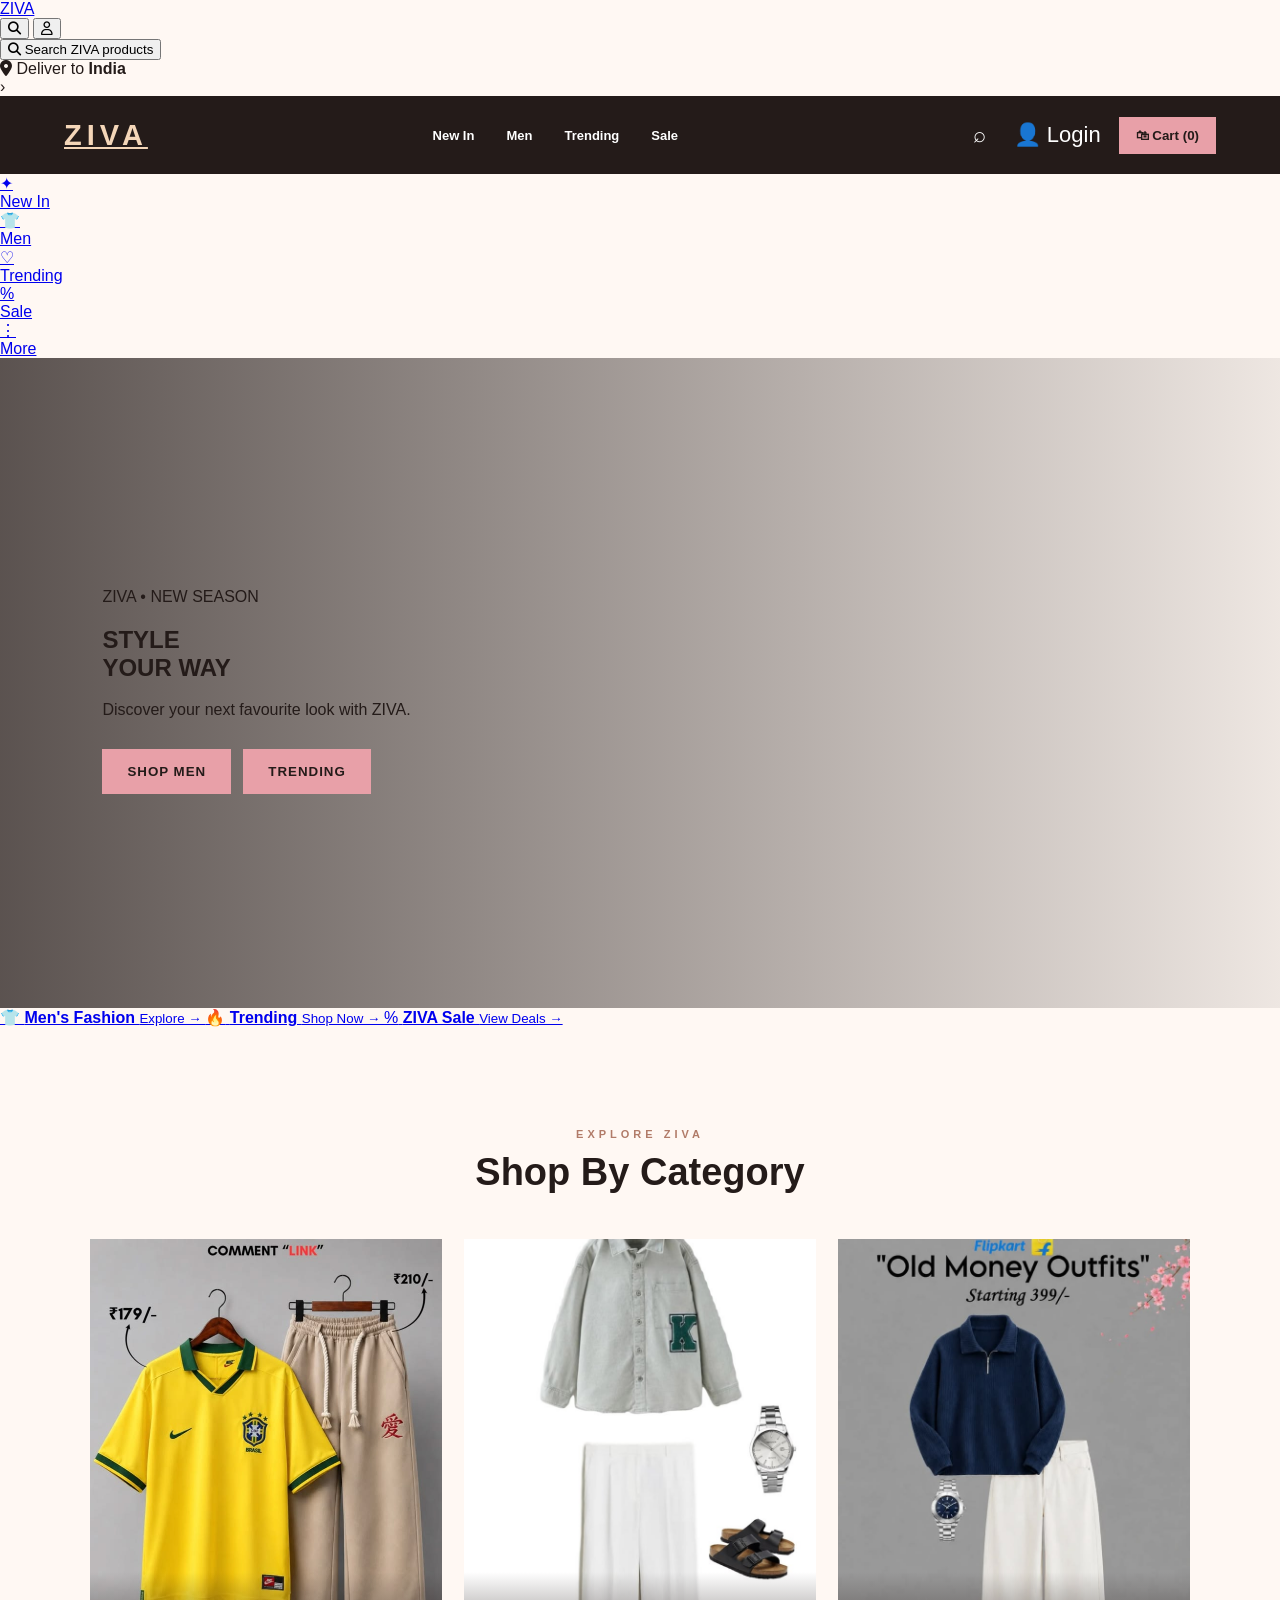
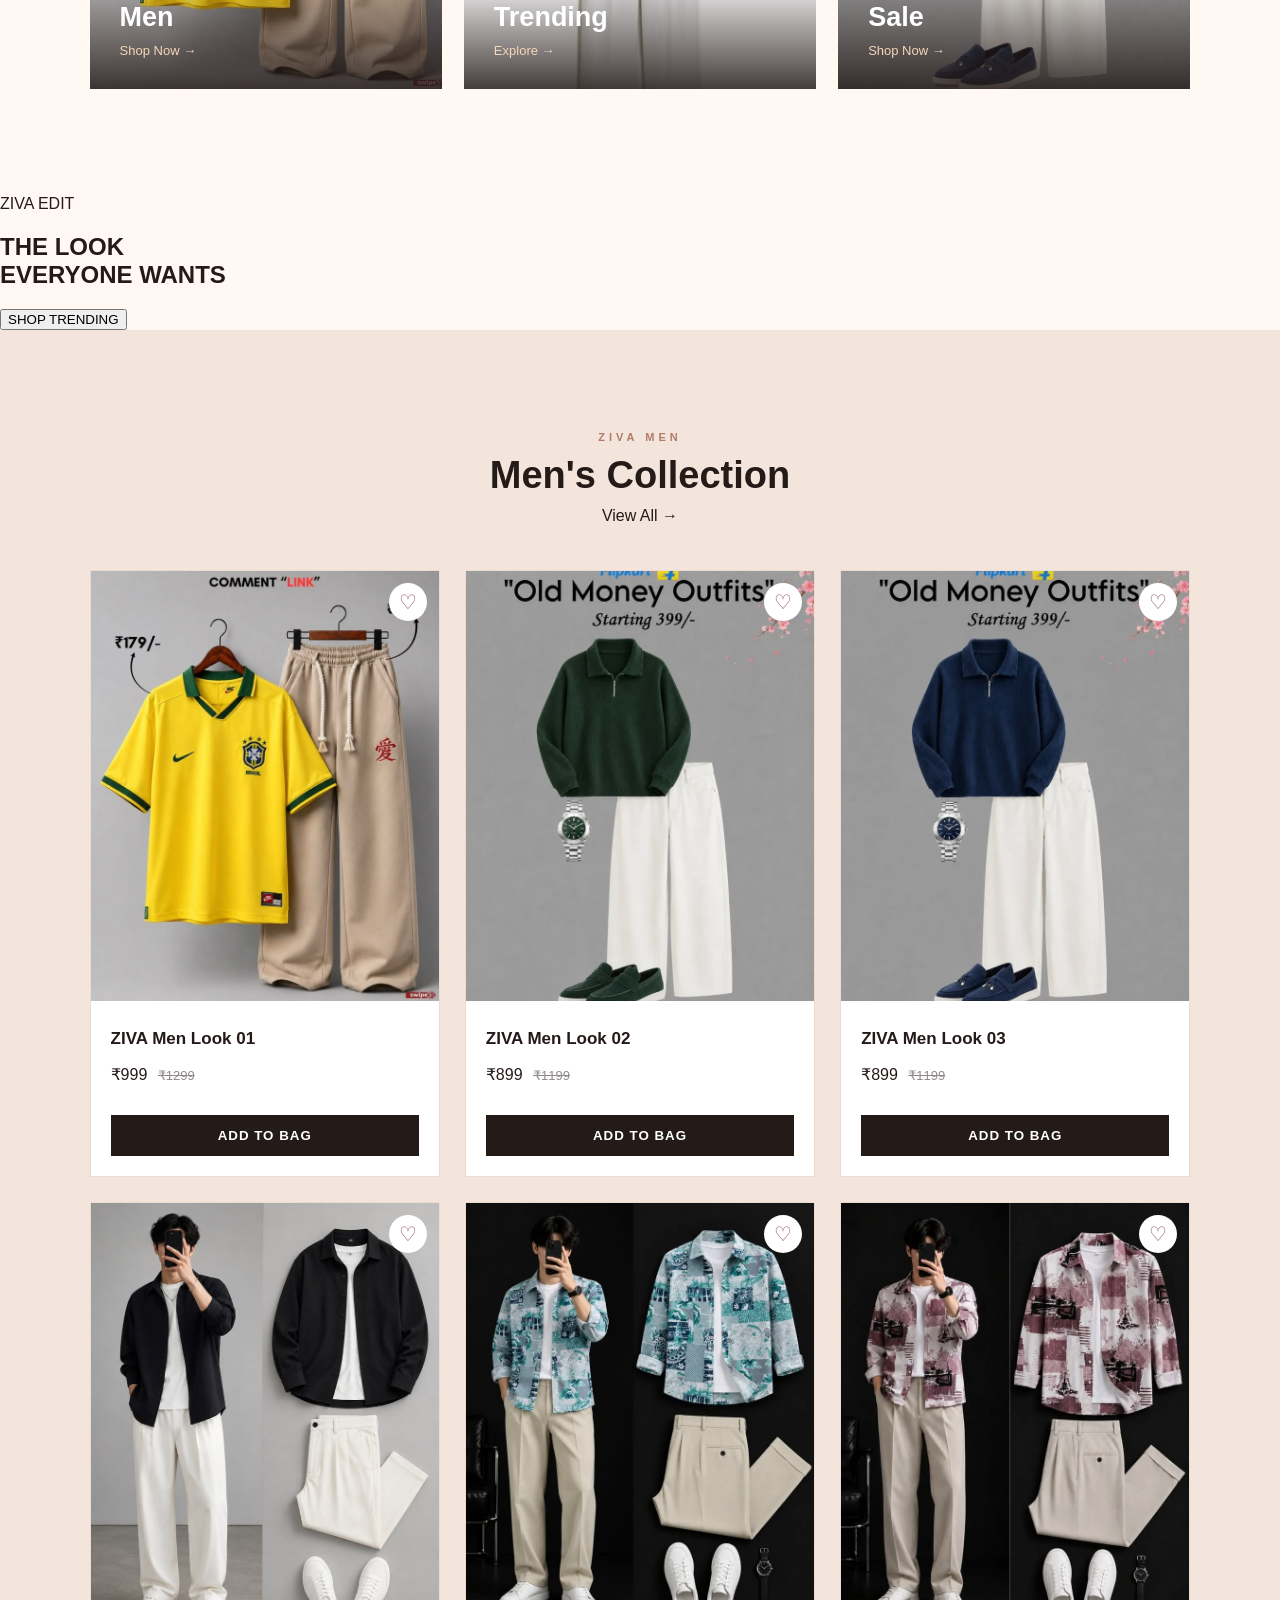
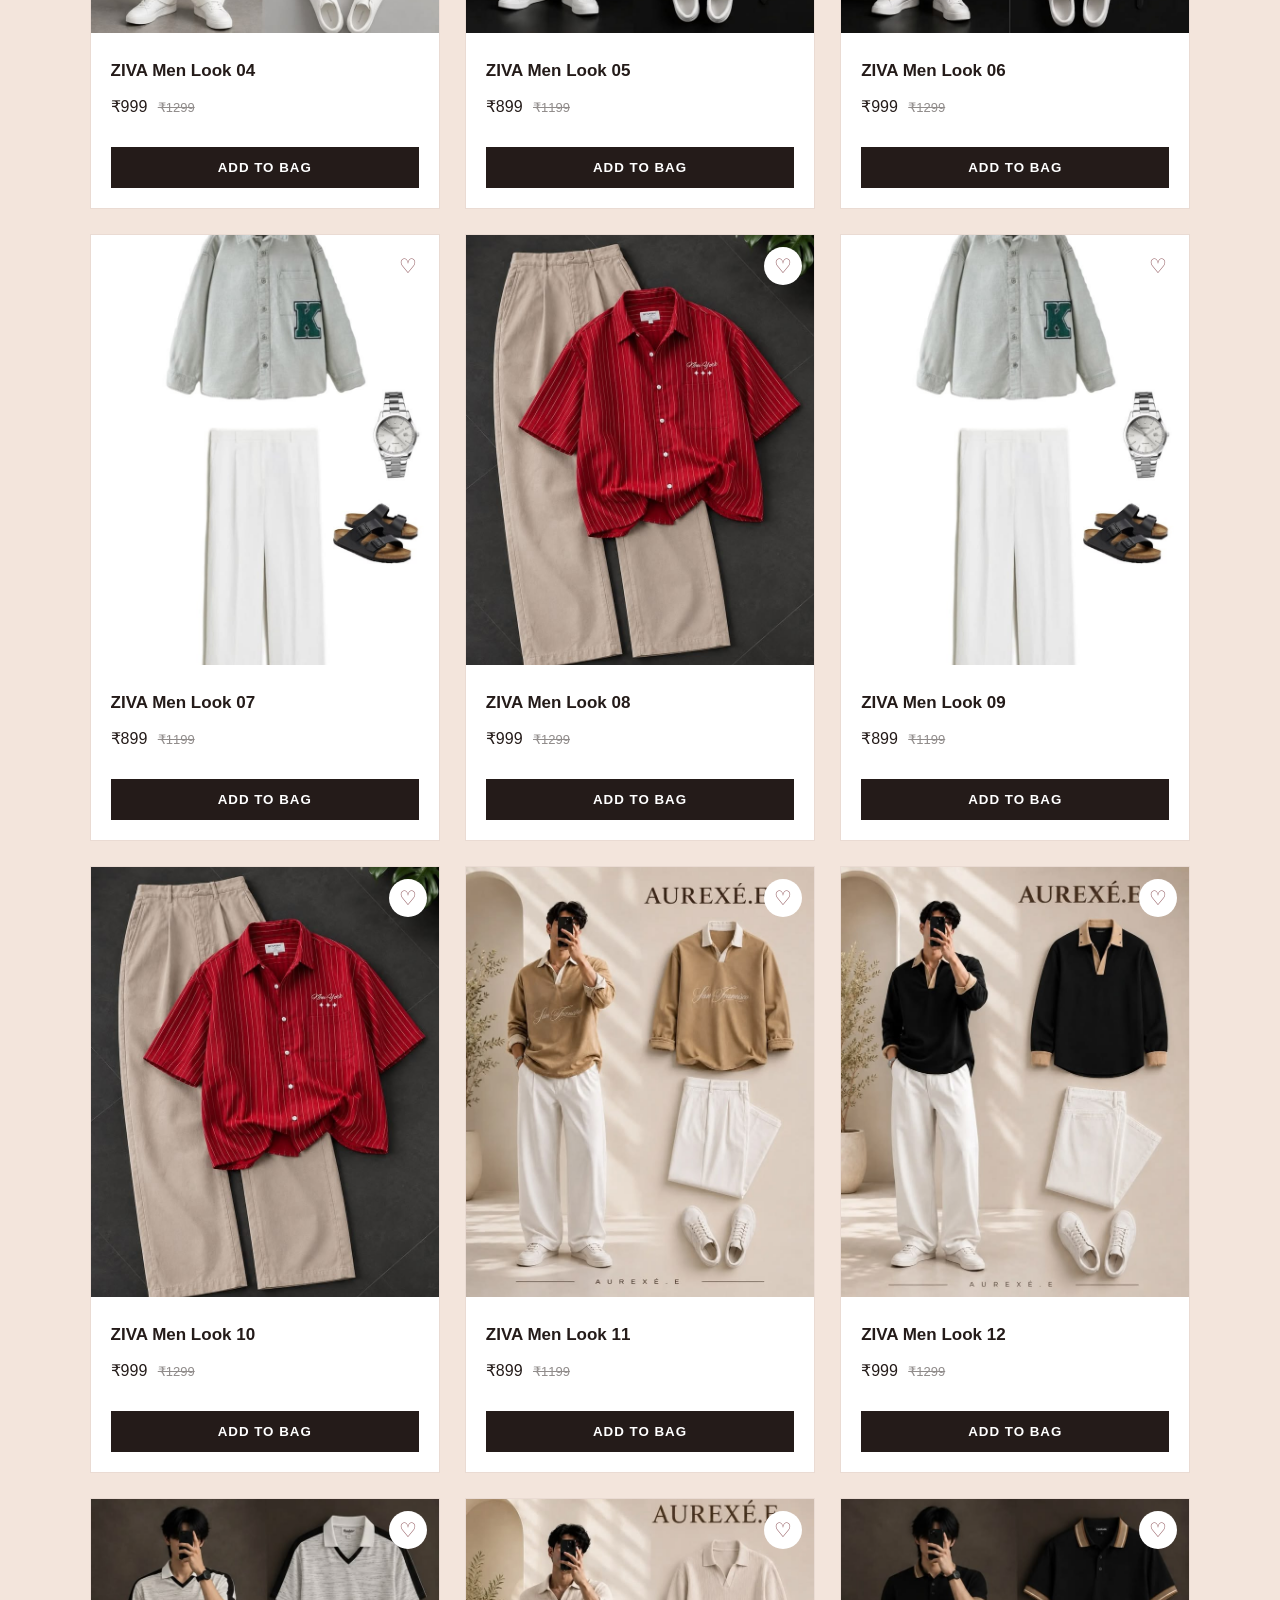
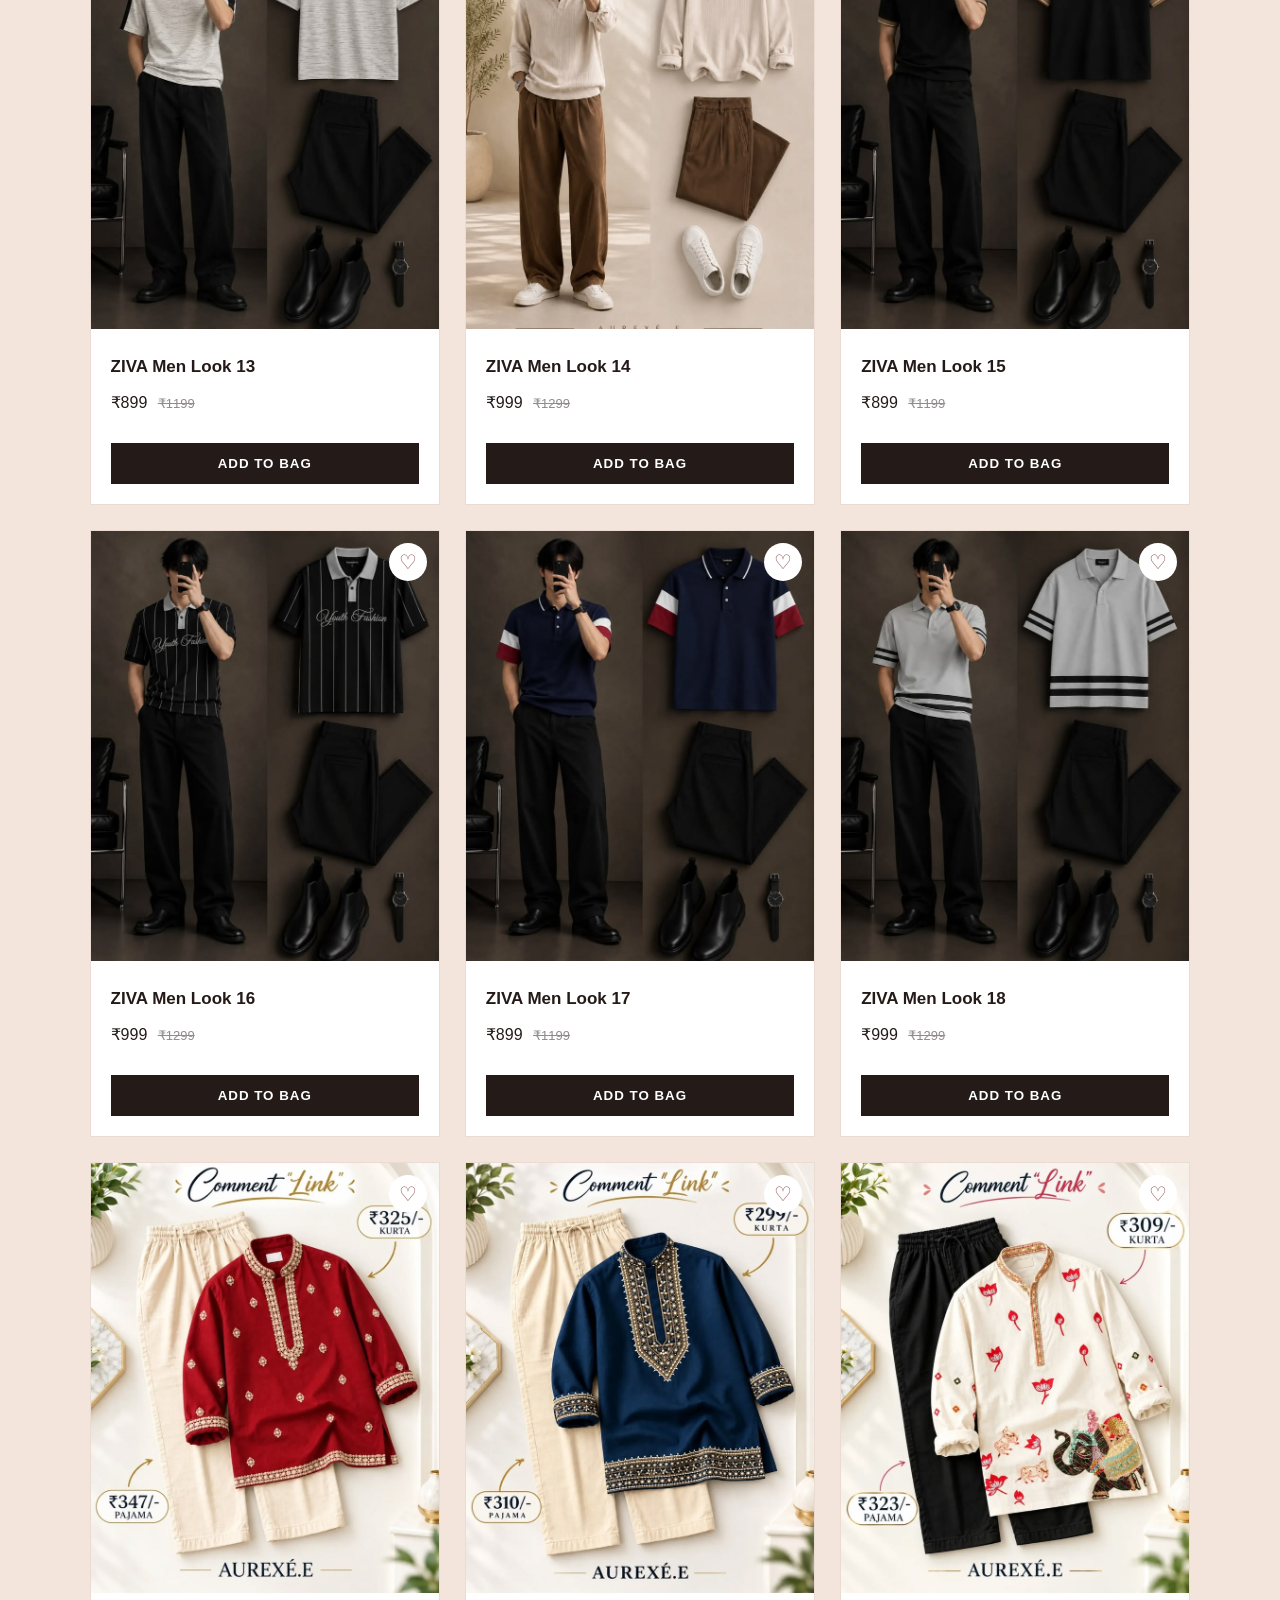
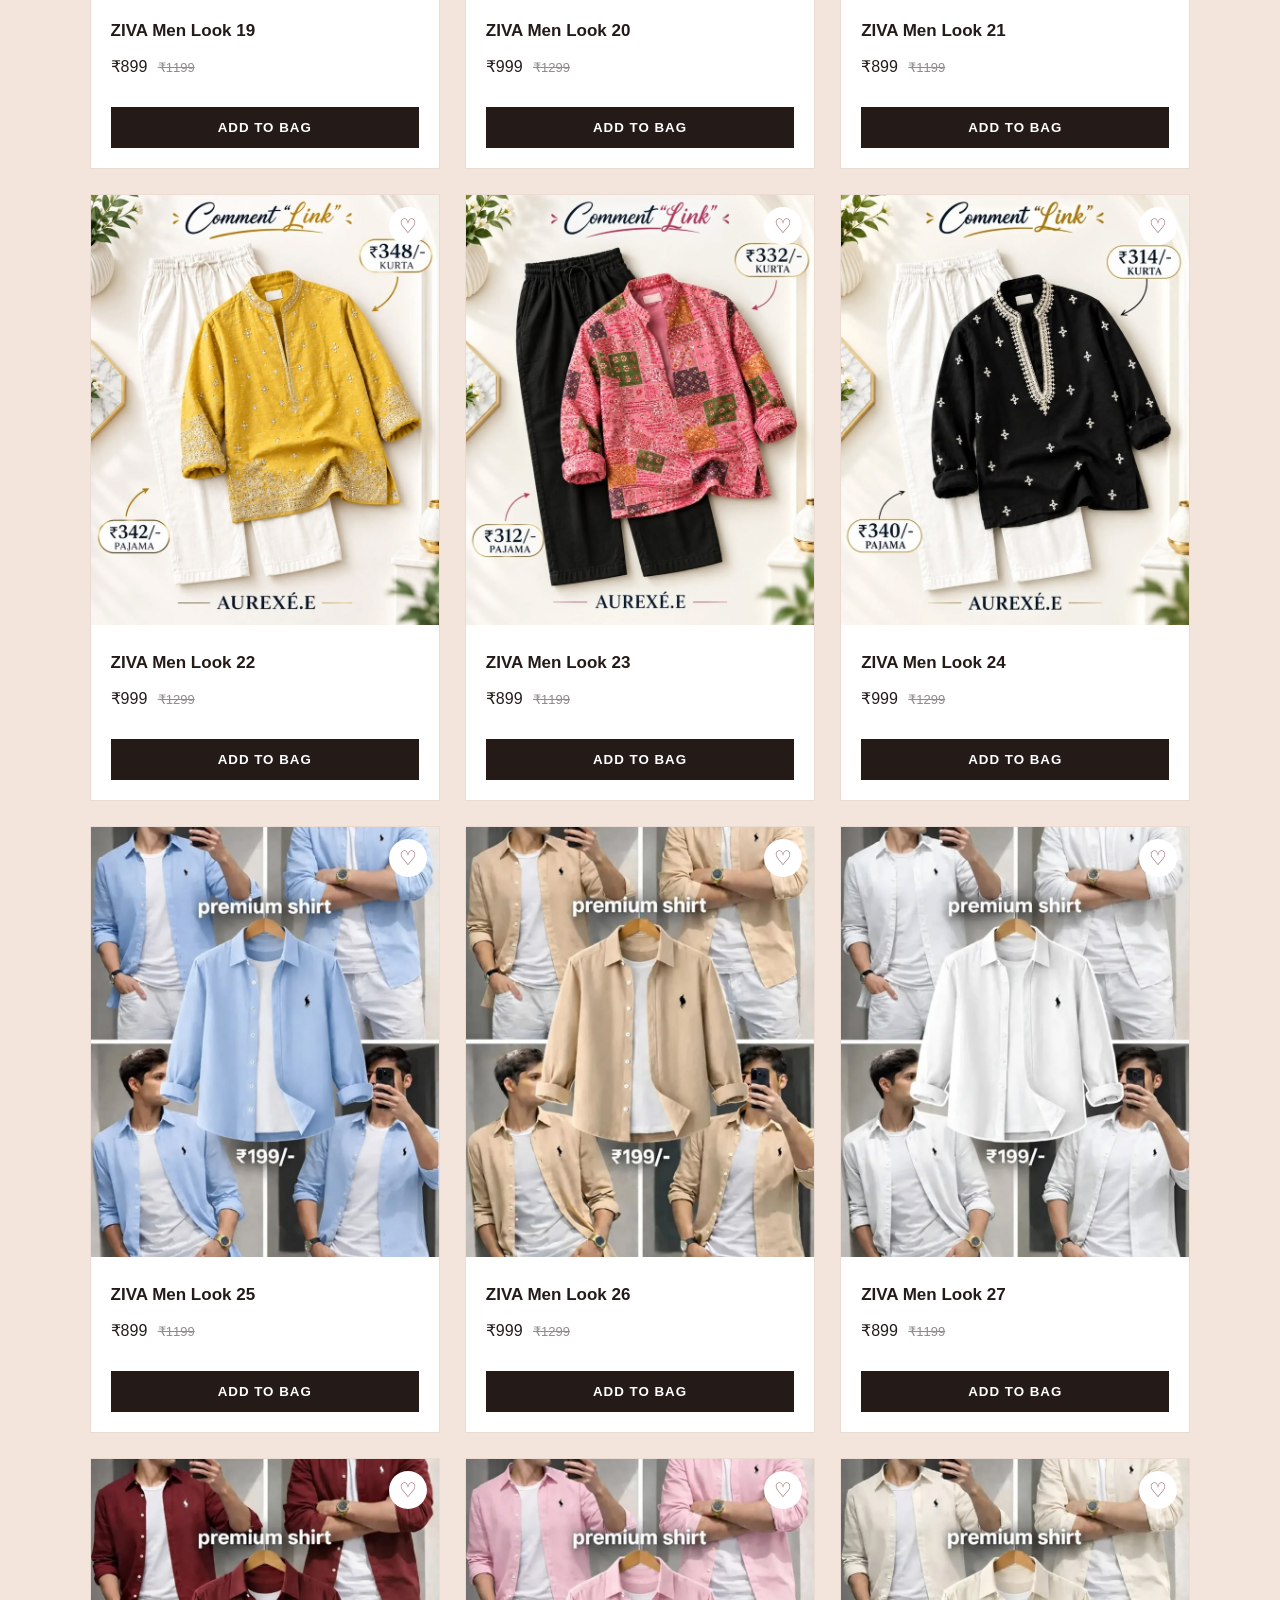
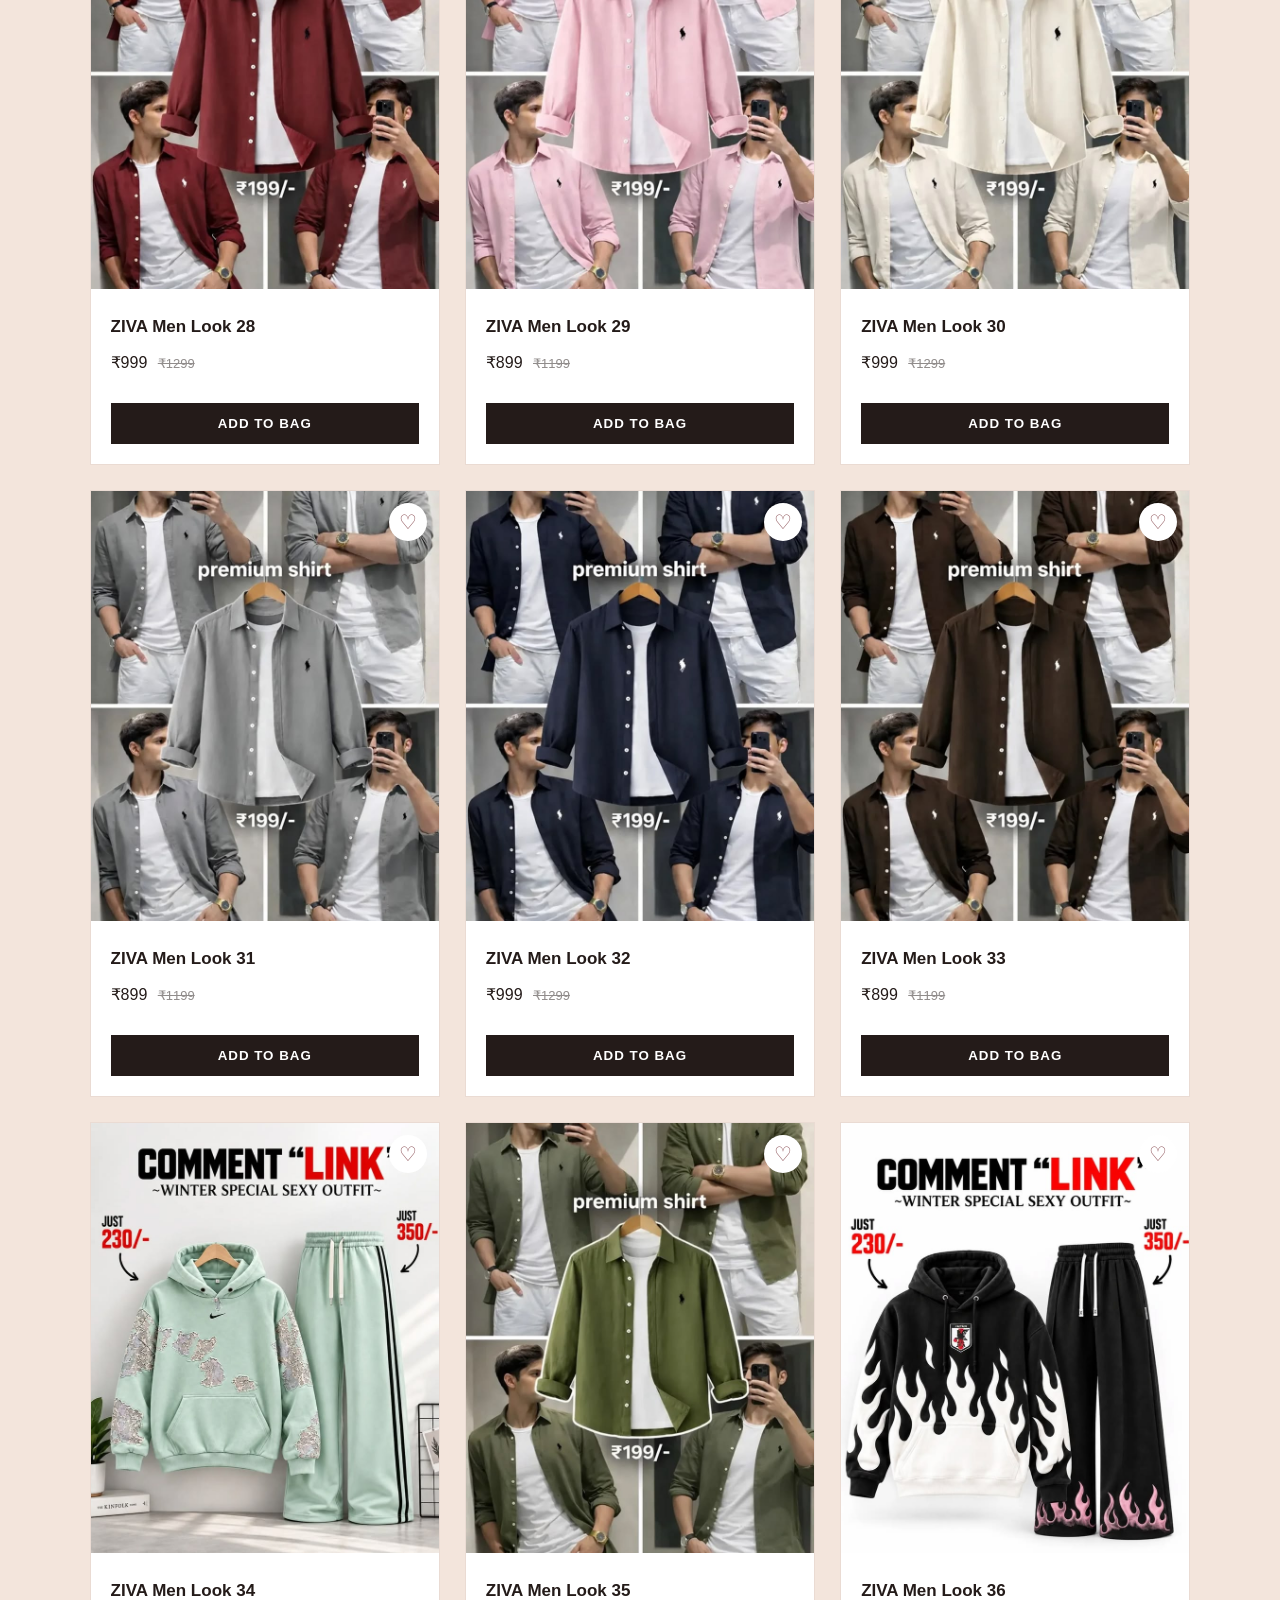
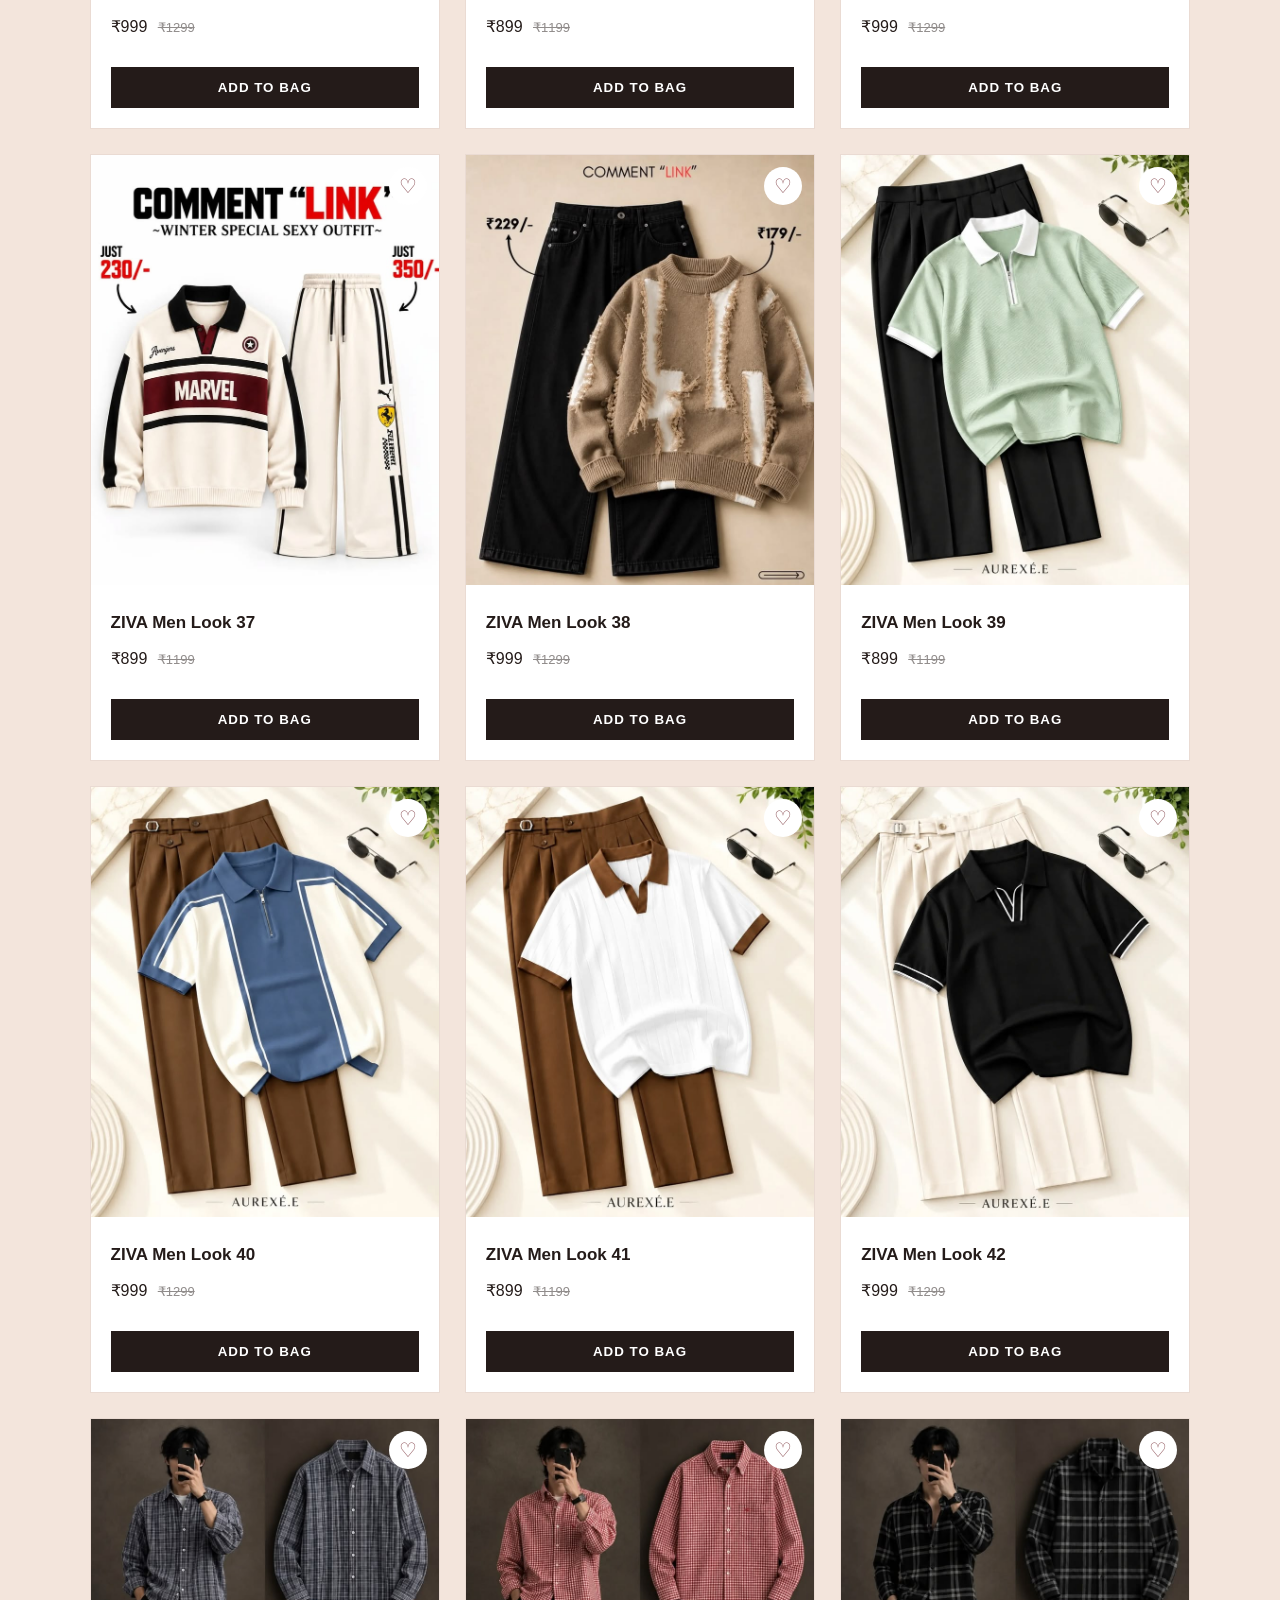
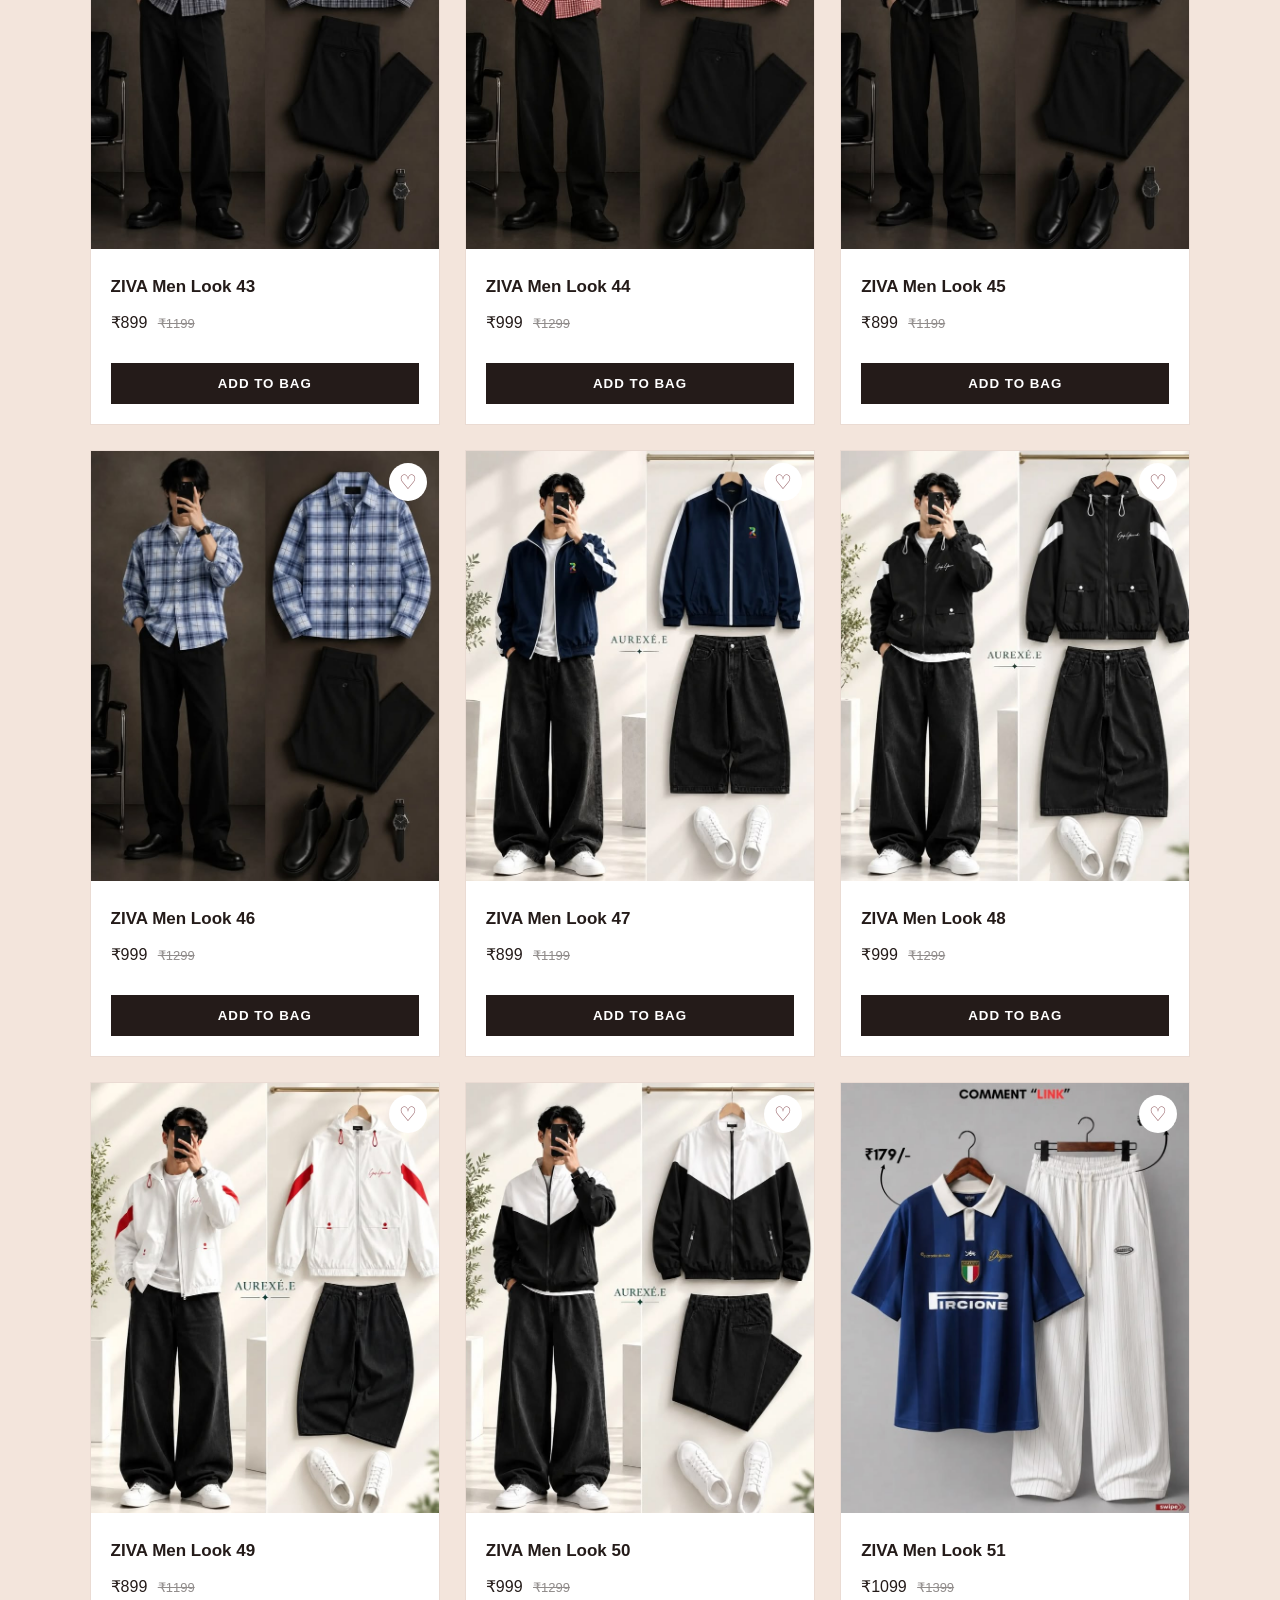
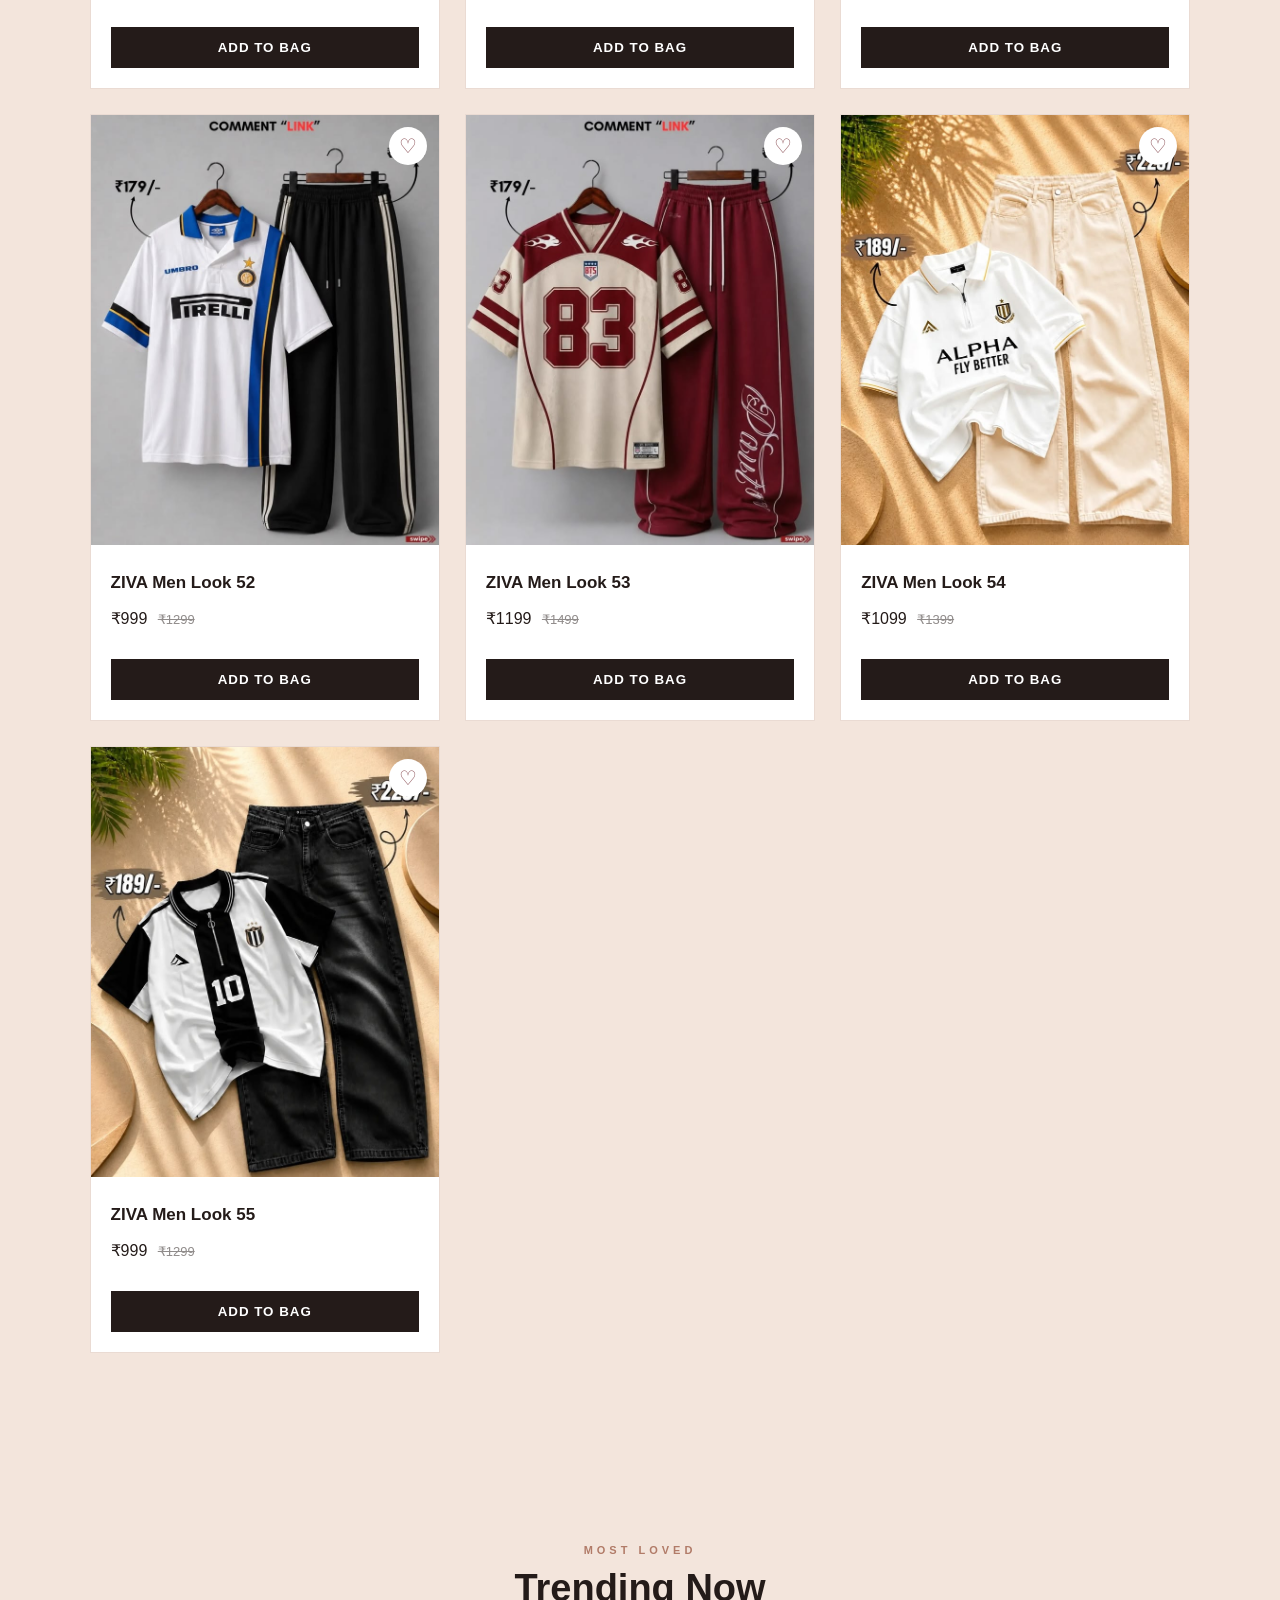
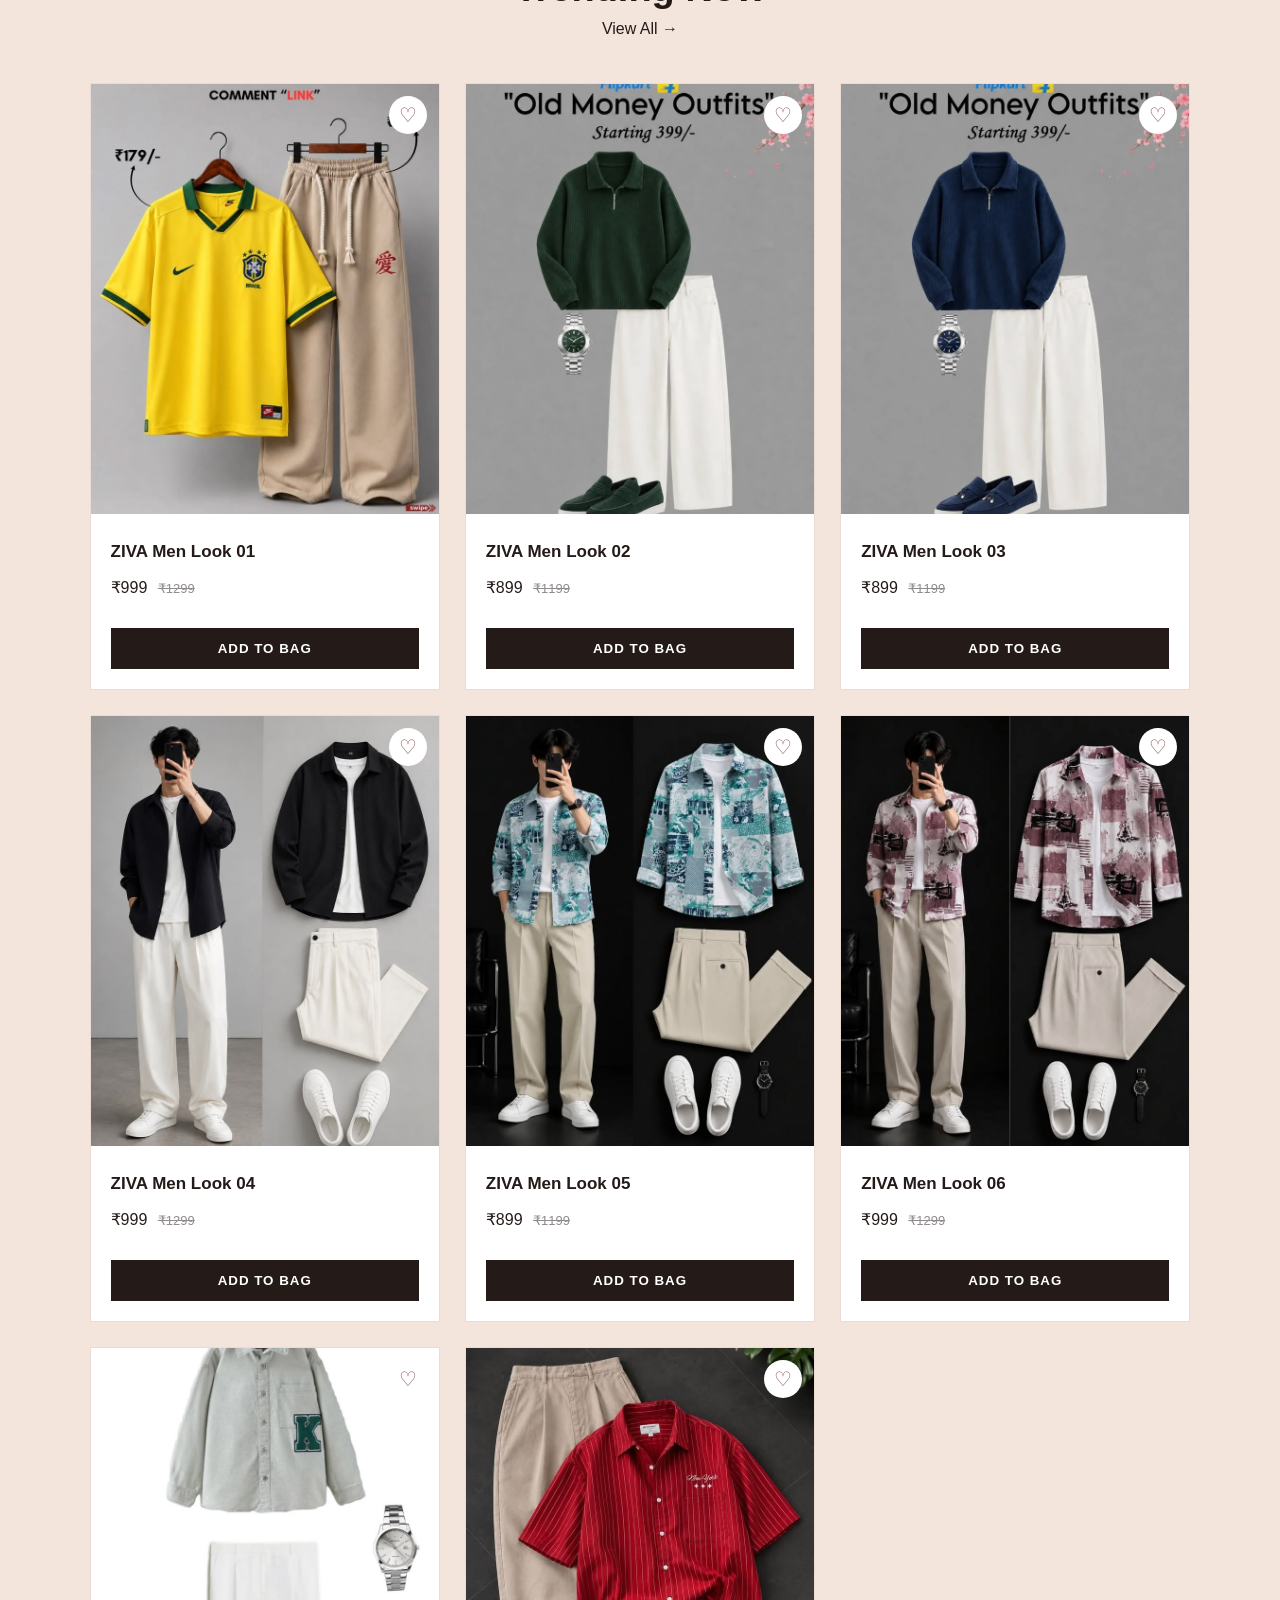
==== commit 9edc8005: "Add files via upload" ====
--- a/index.html
+++ b/index.html
@@ -3,42 +3,141 @@
 <head>
     <meta charset="UTF-8">
     <meta name="viewport" content="width=device-width, initial-scale=1.0">
-    <title>ZIVA — Fashion Store</title>
+
+    <title>ZIVA | Fashion Store</title>
+
     <link rel="stylesheet" href="style.css">
+
+    <!-- Mobile app style icons -->
+    <link
+        rel="stylesheet"
+        href="https://cdnjs.cloudflare.com/ajax/libs/font-awesome/6.5.2/css/all.min.css"
+    >
 </head>
 
 <body>
 
-<!-- ================= HEADER ================= -->
+<!-- =====================================================
+     ZIVA MOBILE TOP BAR
+===================================================== -->
+
+<div class="ziva-mobile-top">
+
+    <div class="ziva-mobile-brand">
+        <a href="index.html">ZIVA</a>
+    </div>
+
+    <div class="ziva-mobile-actions">
+
+        <button onclick="openSearch()" aria-label="Search">
+            <i class="fa-solid fa-magnifying-glass"></i>
+        </button>
+
+        <button onclick="openAccount()" aria-label="Account">
+            <i class="fa-regular fa-user"></i>
+        </button>
+
+    </div>
+
+</div>
+
+
+<!-- =====================================================
+     ZIVA MOBILE SEARCH
+===================================================== -->
+
+<div class="ziva-mobile-search">
+
+    <button onclick="openSearch()">
+        <i class="fa-solid fa-magnifying-glass"></i>
+
+        <span>Search ZIVA products</span>
+
+    </button>
+
+</div>
+
+
+<!-- =====================================================
+     DELIVERY / LOCATION
+===================================================== -->
+
+<div class="ziva-delivery-bar">
+
+    <div>
+
+        <i class="fa-solid fa-location-dot"></i>
+
+        <span>
+            Deliver to
+            <strong>India</strong>
+        </span>
+
+    </div>
+
+    <span class="delivery-arrow">›</span>
+
+</div>
+
+
+<!-- =====================================================
+     DESKTOP HEADER
+===================================================== -->
 
 <header class="header">
 
-    <a href="index.html" class="logo">ZIVA</a>
+    <a href="index.html" class="logo">
+        ZIVA
+    </a>
 
     <nav class="nav">
-        <a href="#new-in">New In</a>
-        <a href="#mens-section">Men</a>
-        <a href="#trending-section">Trending</a>
-        <a href="#sale-section">Sale</a>
+
+        <a href="#new-in">
+            New In
+        </a>
+
+        <a href="#mens-section">
+            Men
+        </a>
+
+        <a href="#trending-section">
+            Trending
+        </a>
+
+        <a href="#sale-section">
+            Sale
+        </a>
+
     </nav>
 
+
     <div class="header-actions">
 
-        <button class="icon-btn" onclick="openSearch()">
+        <button
+            class="icon-btn"
+            onclick="openSearch()">
+
             ⌕
+
         </button>
+
 
         <button
             class="icon-btn"
             id="accountButton"
             onclick="openAccount()">
+
             👤 Login
+
         </button>
+
 
         <button
             class="cart-btn"
             id="cartButton">
+
             🛍 Cart (0)
+
         </button>
 
     </div>
@@ -46,14 +145,91 @@
 </header>
 
 
-<!-- ================= HERO ================= -->
-
-<section class="hero" id="new-in">
+<!-- =====================================================
+     MOBILE CATEGORY BAR
+===================================================== -->
+
+<div class="ziva-mobile-categories">
+
+    <a href="#new-in">
+
+        <div class="mobile-category-icon">
+            ✦
+        </div>
+
+        <span>
+            New In
+        </span>
+
+    </a>
+
+
+    <a href="#mens-section">
+
+        <div class="mobile-category-icon">
+            👕
+        </div>
+
+        <span>
+            Men
+        </span>
+
+    </a>
+
+
+    <a href="#trending-section">
+
+        <div class="mobile-category-icon">
+            ♡
+        </div>
+
+        <span>
+            Trending
+        </span>
+
+    </a>
+
+
+    <a href="#sale-section">
+
+        <div class="mobile-category-icon">
+            %
+        </div>
+
+        <span>
+            Sale
+        </span>
+
+    </a>
+
+
+    <a href="#categories">
+
+        <div class="mobile-category-icon">
+            ⋮
+        </div>
+
+        <span>
+            More
+        </span>
+
+    </a>
+
+</div>
+
+
+<!-- =====================================================
+     HERO
+===================================================== -->
+
+<section
+    class="hero"
+    id="new-in">
 
     <div class="hero-content">
 
         <p class="hero-small">
-            NEW SEASON • NEW STYLE
+            ZIVA • NEW SEASON
         </p>
 
         <h1>
@@ -65,16 +241,32 @@
             Discover your next favourite look with ZIVA.
         </p>
 
+
         <div class="hero-buttons">
 
             <button
-                onclick="document.getElementById('mens-section').scrollIntoView({behavior:'smooth'})">
+                onclick="
+                document
+                .getElementById('mens-section')
+                .scrollIntoView({
+                    behavior:'smooth'
+                })">
+
                 SHOP MEN
+
             </button>
 
+
             <button
-                onclick="document.getElementById('trending-section').scrollIntoView({behavior:'smooth'})">
+                onclick="
+                document
+                .getElementById('trending-section')
+                .scrollIntoView({
+                    behavior:'smooth'
+                })">
+
                 TRENDING
+
             </button>
 
         </div>
@@ -84,33 +276,105 @@
 </section>
 
 
-<!-- ================= CATEGORY ================= -->
-
-<section class="categories-section">
+<!-- =====================================================
+     MOBILE QUICK ACTIONS
+===================================================== -->
+
+<section class="ziva-mobile-quick">
+
+    <a href="#mens-section">
+
+        <span>👕</span>
+
+        <strong>
+            Men's Fashion
+        </strong>
+
+        <small>
+            Explore →
+        </small>
+
+    </a>
+
+
+    <a href="#trending-section">
+
+        <span>🔥</span>
+
+        <strong>
+            Trending
+        </strong>
+
+        <small>
+            Shop Now →
+        </small>
+
+    </a>
+
+
+    <a href="#sale-section">
+
+        <span>%</span>
+
+        <strong>
+            ZIVA Sale
+        </strong>
+
+        <small>
+            View Deals →
+        </small>
+
+    </a>
+
+</section>
+
+
+<!-- =====================================================
+     CATEGORY
+===================================================== -->
+
+<section
+    class="categories-section"
+    id="categories">
 
     <div class="section-heading">
 
-        <p>EXPLORE</p>
-
-        <h2>Shop By Category</h2>
+        <p>
+            EXPLORE ZIVA
+        </p>
+
+        <h2>
+            Shop By Category
+        </h2>
 
     </div>
 
+
     <div class="category-grid">
+
 
         <div
             class="category-card"
-            onclick="document.getElementById('mens-section').scrollIntoView({behavior:'smooth'})">
+            onclick="
+            document
+            .getElementById('mens-section')
+            .scrollIntoView({
+                behavior:'smooth'
+            })">
 
             <img
                 src="images/men-outfit.jpeg"
-                alt="Men Fashion">
+                alt="ZIVA Men Fashion">
 
             <div class="category-overlay">
 
-                <h3>Men</h3>
-
-                <span>Shop Now →</span>
+                <h3>
+                    Men
+                </h3>
+
+                <span>
+                    Shop Now →
+                </span>
 
             </div>
 
@@ -119,17 +383,26 @@
 
         <div
             class="category-card"
-            onclick="document.getElementById('trending-section').scrollIntoView({behavior:'smooth'})">
+            onclick="
+            document
+            .getElementById('trending-section')
+            .scrollIntoView({
+                behavior:'smooth'
+            })">
 
             <img
                 src="images/WhatsApp Image 2026-10-03 at 9.58.48 PM (1).jpeg"
-                alt="Trending Men Fashion">
+                alt="ZIVA Trending">
 
             <div class="category-overlay">
 
-                <h3>Trending</h3>
-
-                <span>Explore →</span>
+                <h3>
+                    Trending
+                </h3>
+
+                <span>
+                    Explore →
+                </span>
 
             </div>
 
@@ -138,17 +411,26 @@
 
         <div
             class="category-card"
-            onclick="document.getElementById('sale-section').scrollIntoView({behavior:'smooth'})">
+            onclick="
+            document
+            .getElementById('sale-section')
+            .scrollIntoView({
+                behavior:'smooth'
+            })">
 
             <img
                 src="images/WhatsApp Image 2026-10-03 at 9.58.39 PM.jpeg"
-                alt="Sale">
+                alt="ZIVA Sale">
 
             <div class="category-overlay">
 
-                <h3>Sale</h3>
-
-                <span>Shop Now →</span>
+                <h3>
+                    Sale
+                </h3>
+
+                <span>
+                    Shop Now →
+                </span>
 
             </div>
 
@@ -159,7 +441,43 @@
 </section>
 
 
-<!-- ================= MEN'S COLLECTION ================= -->
+<!-- =====================================================
+     TRENDING MINI BANNER
+===================================================== -->
+
+<section class="ziva-fashion-banner">
+
+    <div>
+
+        <p>
+            ZIVA EDIT
+        </p>
+
+        <h2>
+            THE LOOK<br>
+            EVERYONE WANTS
+        </h2>
+
+        <button
+            onclick="
+            document
+            .getElementById('trending-section')
+            .scrollIntoView({
+                behavior:'smooth'
+            })">
+
+            SHOP TRENDING
+
+        </button>
+
+    </div>
+
+</section>
+
+
+<!-- =====================================================
+     MEN'S COLLECTION
+===================================================== -->
 
 <section
     class="products-section"
@@ -167,21 +485,33 @@
 
     <div class="section-heading">
 
-        <p>ZIVA MEN</p>
-
-        <h2>Men's Collection</h2>
+        <p>
+            ZIVA MEN
+        </p>
+
+        <h2>
+            Men's Collection
+        </h2>
+
+        <span class="mobile-section-link">
+            View All →
+        </span>
 
     </div>
+
 
     <div
         class="product-grid"
         id="menProductGrid">
+
     </div>
 
 </section>
 
 
-<!-- ================= TRENDING ================= -->
+<!-- =====================================================
+     TRENDING
+===================================================== -->
 
 <section
     class="products-section"
@@ -189,21 +519,33 @@
 
     <div class="section-heading">
 
-        <p>MOST LOVED</p>
-
-        <h2>Trending Now</h2>
+        <p>
+            MOST LOVED
+        </p>
+
+        <h2>
+            Trending Now
+        </h2>
+
+        <span class="mobile-section-link">
+            View All →
+        </span>
 
     </div>
+
 
     <div
         class="product-grid"
         id="trendingProductGrid">
+
     </div>
 
 </section>
 
 
-<!-- ================= SALE ================= -->
+<!-- =====================================================
+     SALE
+===================================================== -->
 
 <section
     class="products-section"
@@ -211,27 +553,41 @@
 
     <div class="section-heading">
 
-        <p>DON'T MISS OUT</p>
-
-        <h2>Sale</h2>
+        <p>
+            DON'T MISS OUT
+        </p>
+
+        <h2>
+            ZIVA Sale
+        </h2>
+
+        <span class="mobile-section-link">
+            View All →
+        </span>
 
     </div>
+
 
     <div
         class="product-grid"
         id="saleProductGrid">
+
     </div>
 
 </section>
 
 
-<!-- ================= BANNER ================= -->
+<!-- =====================================================
+     FINAL BANNER
+===================================================== -->
 
 <section class="banner-section">
 
     <div class="banner-content">
 
-        <p>ZIVA EXCLUSIVE</p>
+        <p>
+            ZIVA EXCLUSIVE
+        </p>
 
         <h2>
             FIND YOUR<br>
@@ -239,8 +595,15 @@
         </h2>
 
         <button
-            onclick="document.getElementById('mens-section').scrollIntoView({behavior:'smooth'})">
+            onclick="
+            document
+            .getElementById('mens-section')
+            .scrollIntoView({
+                behavior:'smooth'
+            })">
+
             SHOP NOW
+
         </button>
 
     </div>
@@ -248,15 +611,20 @@
 </section>
 
 
-<!-- ================= FOOTER ================= -->
+<!-- =====================================================
+     FOOTER
+===================================================== -->
 
 <footer class="footer">
 
     <div class="footer-grid">
 
+
         <div class="footer-brand">
 
-            <h2>ZIVA</h2>
+            <h2>
+                ZIVA
+            </h2>
 
             <p>
                 Fashion that feels like you.
@@ -267,7 +635,9 @@
 
         <div class="footer-links">
 
-            <h3>SHOP</h3>
+            <h3>
+                SHOP
+            </h3>
 
             <a href="#mens-section">
                 Men
@@ -286,7 +656,9 @@
 
         <div class="footer-links">
 
-            <h3>HELP</h3>
+            <h3>
+                HELP
+            </h3>
 
             <a href="contact.html">
                 Contact
@@ -309,7 +681,9 @@
 
         <div class="footer-links">
 
-            <h3>ACCOUNT</h3>
+            <h3>
+                ACCOUNT
+            </h3>
 
             <a href="login.html">
                 Login / Sign Up
@@ -319,6 +693,10 @@
                 My Cart
             </a>
 
+            <a href="my-orders.html">
+                My Orders
+            </a>
+
         </div>
 
     </div>
@@ -336,8 +714,102 @@
 
 
 <!-- =====================================================
-     ALL ZIVA PRODUCTS
-     ALL PRODUCTS ARE MEN'S PRODUCTS
+     MOBILE BOTTOM NAVIGATION
+===================================================== -->
+
+<nav class="ziva-bottom-nav">
+
+
+    <a
+        href="index.html"
+        class="ziva-bottom-item active">
+
+        <span class="bottom-icon">
+            <i class="fa-solid fa-house"></i>
+        </span>
+
+        <span>
+            Home
+        </span>
+
+    </a>
+
+
+    <a
+        href="#categories"
+        class="ziva-bottom-item">
+
+        <span class="bottom-icon">
+            <i class="fa-solid fa-grid-2"></i>
+        </span>
+
+        <span>
+            Categories
+        </span>
+
+    </a>
+
+
+    <a
+        href="javascript:void(0)"
+        class="ziva-bottom-item"
+        onclick="zivaOpenWishlist()">
+
+        <span class="bottom-icon">
+            <i class="fa-regular fa-heart"></i>
+        </span>
+
+        <span>
+            Wishlist
+        </span>
+
+    </a>
+
+
+    <a
+        href="javascript:void(0)"
+        class="ziva-bottom-item"
+        onclick="openAccount()">
+
+        <span class="bottom-icon">
+            <i class="fa-regular fa-user"></i>
+        </span>
+
+        <span>
+            Account
+        </span>
+
+    </a>
+
+
+    <a
+        href="javascript:void(0)"
+        class="ziva-bottom-item cart-bottom-item"
+        id="zivaMobileCartButton">
+
+        <span class="bottom-icon">
+
+            <i class="fa-solid fa-bag-shopping"></i>
+
+            <b
+                id="zivaMobileCartCount">
+                0
+            </b>
+
+        </span>
+
+        <span>
+            Cart
+        </span>
+
+    </a>
+
+
+</nav>
+
+
+<!-- =====================================================
+     PRODUCT DATABASE
 ===================================================== -->
 
 <script>
@@ -799,9 +1271,6 @@
     card.className =
         "product-card";
 
-    card.style.cursor =
-        "pointer";
-
 
     card.innerHTML = `
 
@@ -814,17 +1283,22 @@
 
             <button
                 class="heart"
-                type="button">
+                type="button"
+                aria-label="Add to wishlist">
+
                 ♡
+
             </button>
 
         </div>
+
 
         <div class="product-info">
 
             <h3>
                 ${product.name}
             </h3>
+
 
             <p class="product-price">
 
@@ -837,22 +1311,28 @@
                     margin-left:6px;
                     font-size:13px;
                     ">
+
                     ₹${product.oldPrice}
+
                 </span>
 
             </p>
+
 
             <button
                 class="add-btn"
                 type="button">
+
                 ADD TO BAG
+
             </button>
 
         </div>
+
     `;
 
 
-    /* OPEN PRODUCT */
+    /* PRODUCT */
 
     card.addEventListener(
         "click",
@@ -870,16 +1350,18 @@
     );
 
 
-    /* HEART */
+    /* WISHLIST */
 
     const heart =
         card.querySelector(".heart");
 
+
     heart.addEventListener(
         "click",
-        function(e) {
-
-            e.stopPropagation();
+        function(event) {
+
+            event.stopPropagation();
+
 
             if (
                 typeof addToWishlist ===
@@ -894,8 +1376,9 @@
                     JSON.parse(
                         localStorage.getItem(
                             "zivaWishlist"
-                        )
-                    ) || [];
+                        ) || "[]"
+                    );
+
 
                 const exists =
                     wishlist.some(
@@ -903,6 +1386,7 @@
                             item.id === product.id
                     );
 
+
                 if (!exists) {
 
                     wishlist.push(product);
@@ -912,16 +1396,6 @@
                         JSON.stringify(wishlist)
                     );
 
-                    alert(
-                        "Added to wishlist ❤️"
-                    );
-
-                } else {
-
-                    alert(
-                        "Already in your wishlist ❤️"
-                    );
-
                 }
 
             }
@@ -935,11 +1409,13 @@
     const addButton =
         card.querySelector(".add-btn");
 
+
     addButton.addEventListener(
         "click",
-        function(e) {
-
-            e.stopPropagation();
+        function(event) {
+
+            event.stopPropagation();
+
 
             if (
                 typeof addToCart ===
@@ -948,12 +1424,6 @@
 
                 addToCart(product);
 
-            } else {
-
-                alert(
-                    "Please wait..."
-                );
-
             }
 
         }
@@ -966,7 +1436,7 @@
 
 
 /* =====================================================
-   LOAD MEN PRODUCTS
+   LOAD PRODUCTS
 ===================================================== */
 
 document.addEventListener(
@@ -978,26 +1448,29 @@
                 "menProductGrid"
             );
 
+
         const trendingGrid =
             document.getElementById(
                 "trendingProductGrid"
             );
 
+
         const saleGrid =
             document.getElementById(
                 "saleProductGrid"
             );
 
 
-        /* ALL PRODUCTS IN MEN */
+        if (!menGrid) return;
+
+
+        /* MEN */
 
         window.zivaProducts.forEach(
             function(product) {
 
                 menGrid.appendChild(
-                    createProductCard(
-                        product
-                    )
+                    createProductCard(product)
                 );
 
             }
@@ -1007,14 +1480,12 @@
         /* TRENDING */
 
         window.zivaProducts
-            .slice(0, 8)
+            .slice(0,8)
             .forEach(
                 function(product) {
 
                     trendingGrid.appendChild(
-                        createProductCard(
-                            product
-                        )
+                        createProductCard(product)
                     );
 
                 }
@@ -1034,14 +1505,12 @@
 
                 }
             )
-            .slice(0, 8)
+            .slice(0,8)
             .forEach(
                 function(product) {
 
                     saleGrid.appendChild(
-                        createProductCard(
-                            product
-                        )
+                        createProductCard(product)
                     );
 
                 }
@@ -1050,19 +1519,160 @@
     }
 );
 
-</script>
-
-
-<!-- ================= ACCOUNT ================= -->
-
-<script>
-
-function openAccount() {
+
+/* =====================================================
+   MOBILE WISHLIST
+===================================================== */
+
+function zivaOpenWishlist() {
+
+    const wishlist =
+        JSON.parse(
+            localStorage.getItem(
+                "zivaWishlist"
+            ) || "[]"
+        );
+
+
+    if (!wishlist.length) {
+
+        alert(
+            "Your ZIVA wishlist is empty ❤️"
+        );
+
+        return;
+
+    }
+
+
+    alert(
+        "You have " +
+        wishlist.length +
+        " item(s) in your wishlist ❤️"
+    );
+
+}
+
+
+/* =====================================================
+   MOBILE CART
+===================================================== */
+
+document.addEventListener(
+    "DOMContentLoaded",
+    function() {
+
+        const mobileCart =
+            document.getElementById(
+                "zivaMobileCartButton"
+            );
+
+
+        if (mobileCart) {
+
+            mobileCart.addEventListener(
+                "click",
+                function() {
+
+                    window.location.href =
+                        "cart.html";
+
+                }
+            );
+
+        }
+
+    }
+);
+
+
+/* =====================================================
+   MOBILE CART COUNT
+===================================================== */
+
+function updateZivaMobileCartCount() {
+
+    const badge =
+        document.getElementById(
+            "zivaMobileCartCount"
+        );
+
+
+    if (!badge) return;
+
+
+    let cart = [];
+
+
+    try {
+
+        cart =
+            JSON.parse(
+                localStorage.getItem(
+                    "zivaCart"
+                ) || "[]"
+            );
+
+    } catch(error) {
+
+        cart = [];
+
+    }
+
+
+    let count = 0;
+
+
+    cart.forEach(
+        function(item) {
+
+            count +=
+                Number(item.quantity || 1);
+
+        }
+    );
+
+
+    badge.textContent =
+        count > 99
+        ? "99+"
+        : count;
+
+}
+
+
+document.addEventListener(
+    "DOMContentLoaded",
+    updateZivaMobileCartCount
+);
+
+
+window.addEventListener(
+    "storage",
+    updateZivaMobileCartCount
+);
+
+
+/* =====================================================
+   ACCOUNT BUTTON
+===================================================== */
+
+function updateIndexAccountButton() {
+
+    const button =
+        document.getElementById(
+            "accountButton"
+        );
+
+
+    if (!button) return;
+
 
     const loggedIn =
         localStorage.getItem(
             "zivaLoggedIn"
         );
+
 
     const user =
         JSON.parse(
@@ -1077,73 +1687,9 @@
         user
     ) {
 
-        const logout =
-            confirm(
-                "Welcome " +
-                user.name +
-                "!\n\nOK = Logout\nCancel = Stay Logged In"
-            );
-
-
-        if (logout) {
-
-            localStorage.removeItem(
-                "zivaLoggedIn"
-            );
-
-            localStorage.removeItem(
-                "zivaCurrentUser"
-            );
-
-            alert(
-                "You have been logged out."
-            );
-
-            window.location.href =
-                "index.html";
-
-        }
-
-    } else {
-
-        window.location.href =
-            "login.html";
-
-    }
-
-}
-
-
-function updateAccountButton() {
-
-    const button =
-        document.getElementById(
-            "accountButton"
-        );
-
-    if (!button) return;
-
-
-    const loggedIn =
-        localStorage.getItem(
-            "zivaLoggedIn"
-        );
-
-    const user =
-        JSON.parse(
-            localStorage.getItem(
-                "zivaCurrentUser"
-            ) || "null"
-        );
-
-
-    if (
-        loggedIn === "true" &&
-        user
-    ) {
-
         button.innerText =
-            "👤 " + user.name;
+            "👤 " +
+            (user.name || "Account");
 
     } else {
 
@@ -1157,13 +1703,15 @@
 
 document.addEventListener(
     "DOMContentLoaded",
-    updateAccountButton
+    updateIndexAccountButton
 );
 
 </script>
 
 
-<!-- ================= SCRIPT ================= -->
+<!-- =====================================================
+     MAIN ZIVA SCRIPT
+===================================================== -->
 
 <script src="script.js"></script>
 
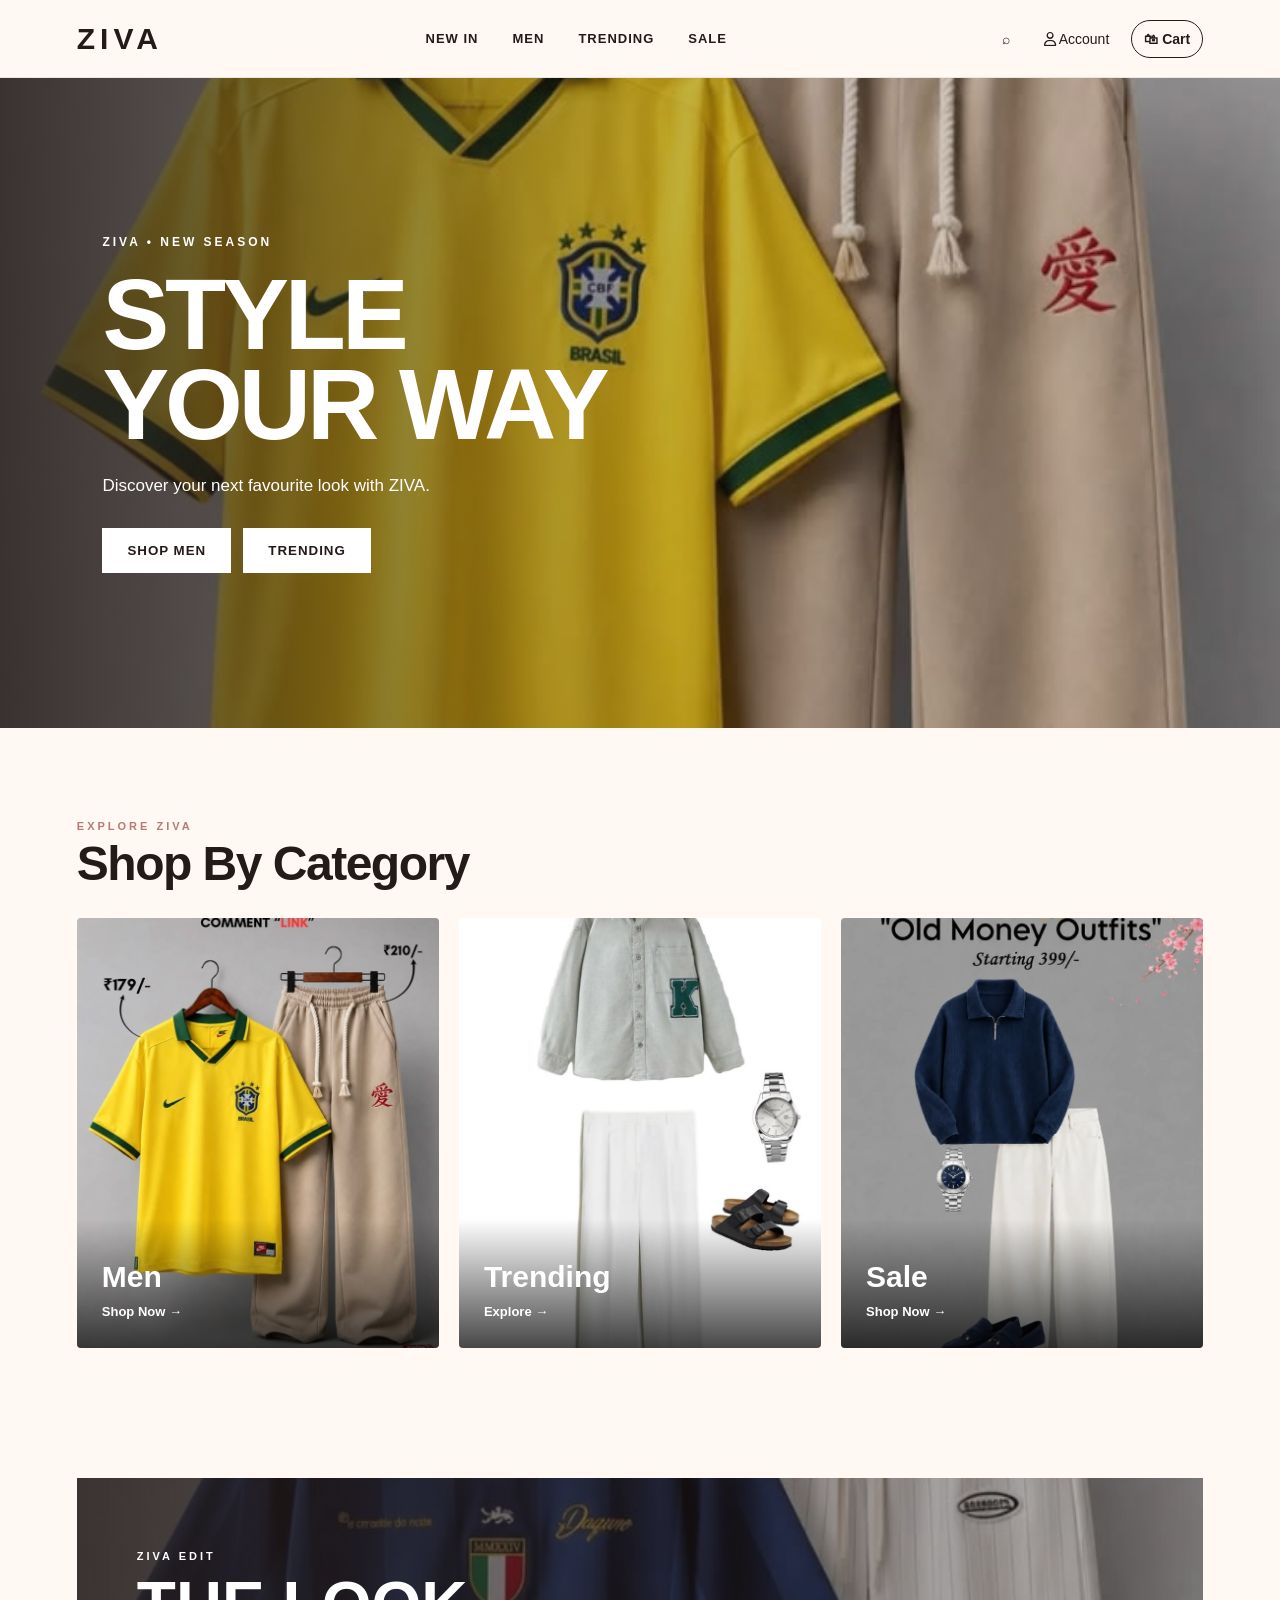
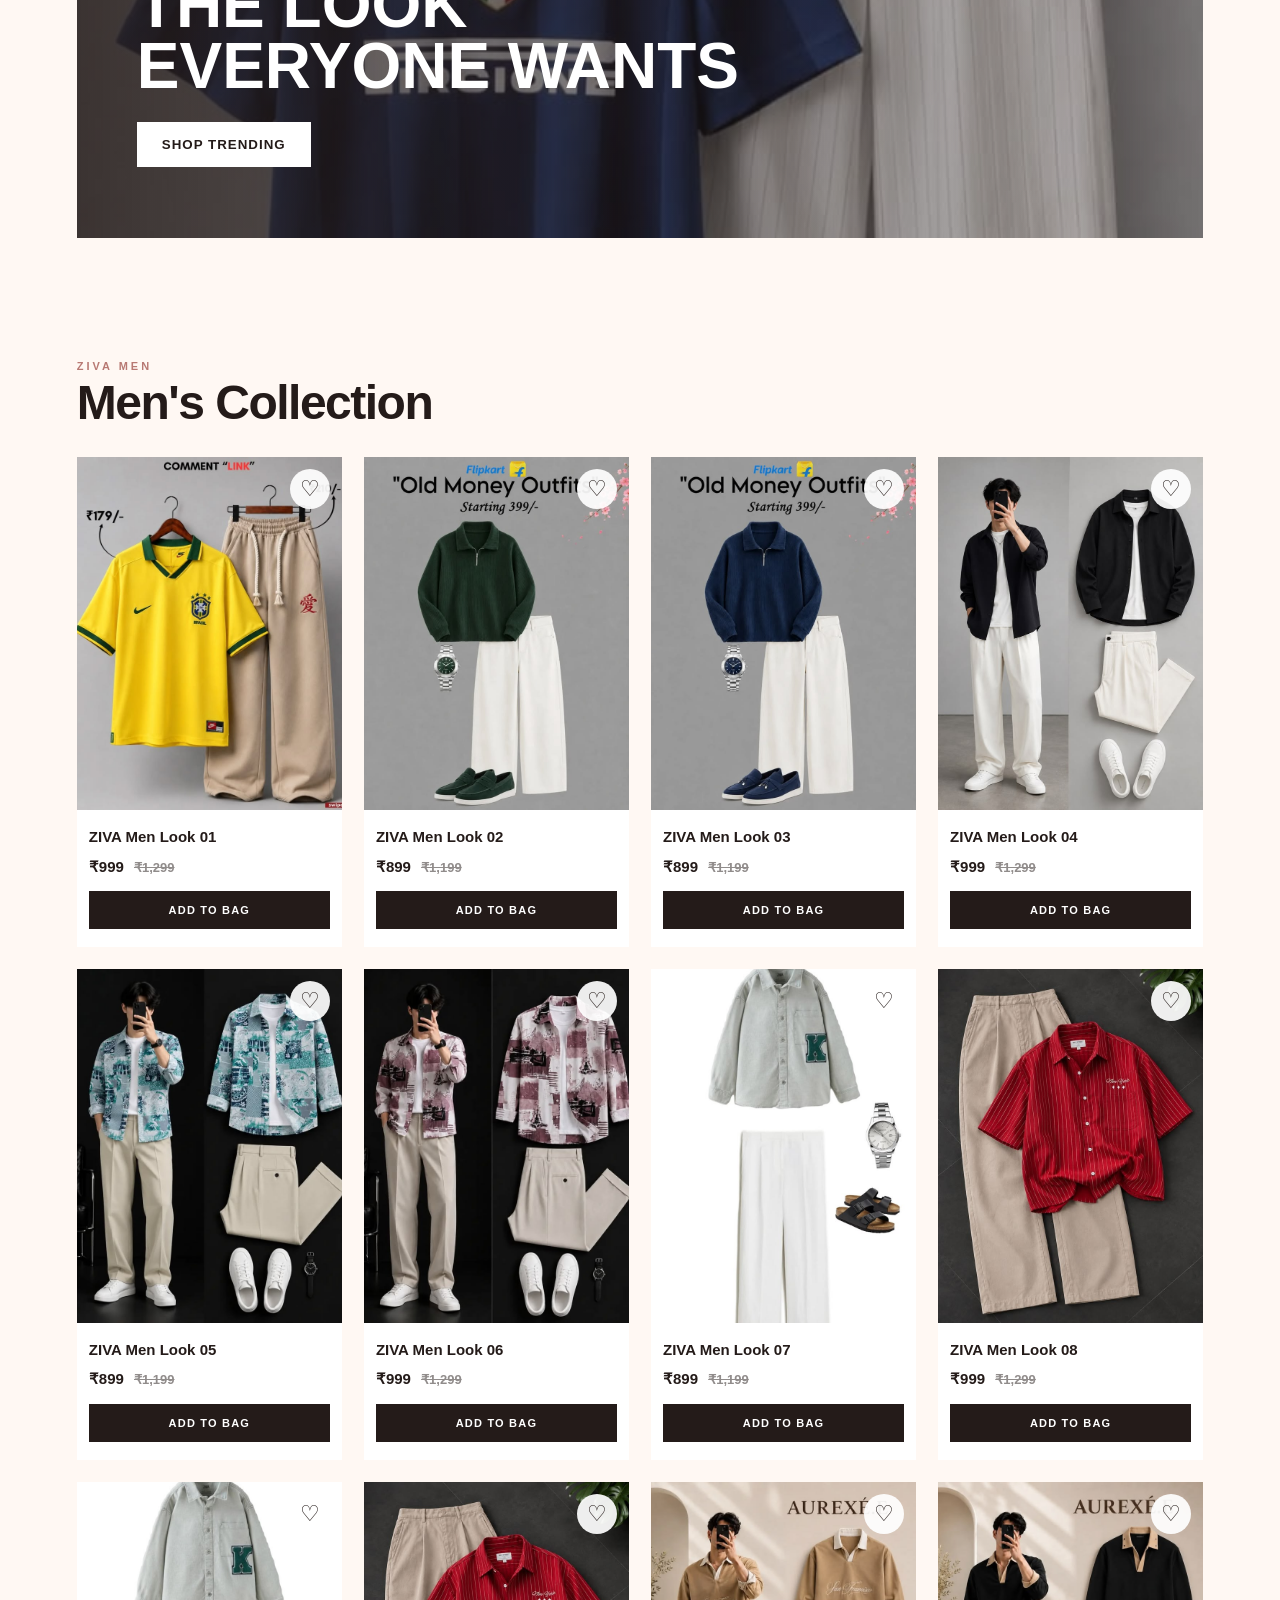
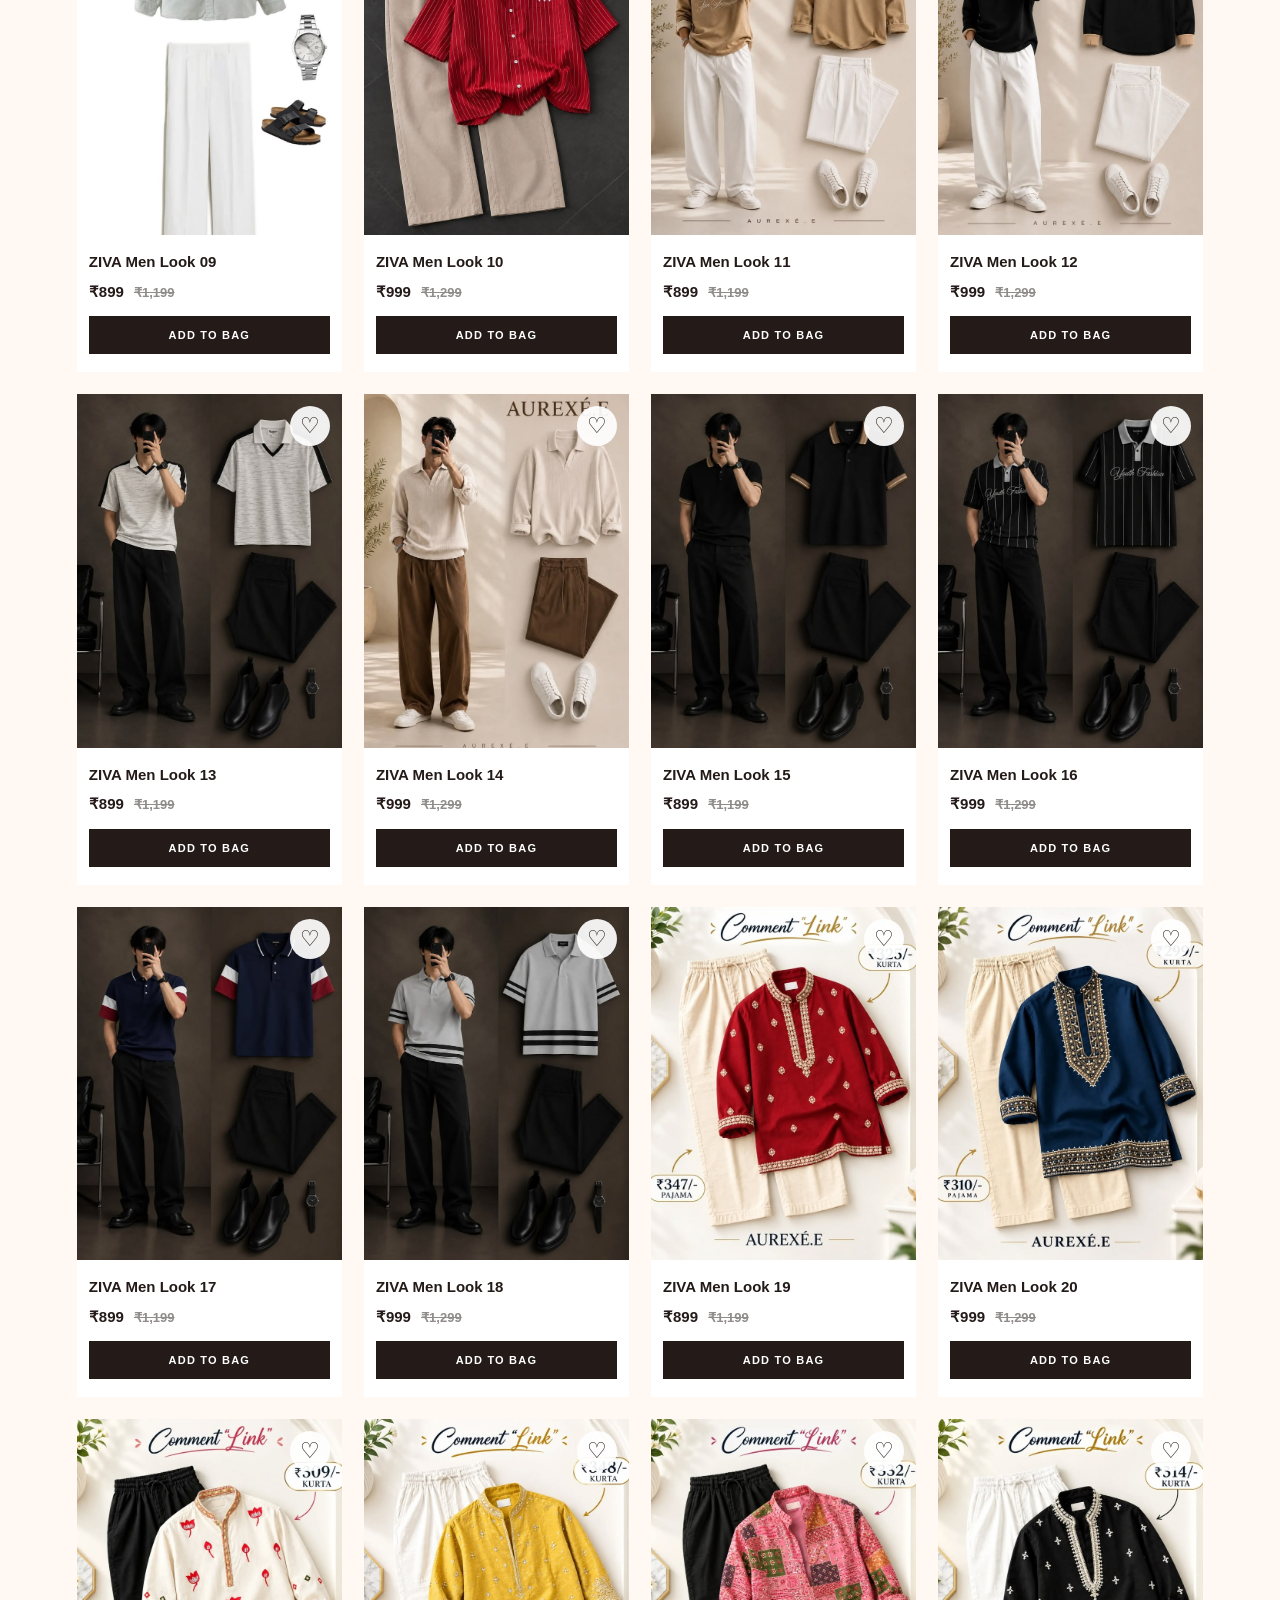
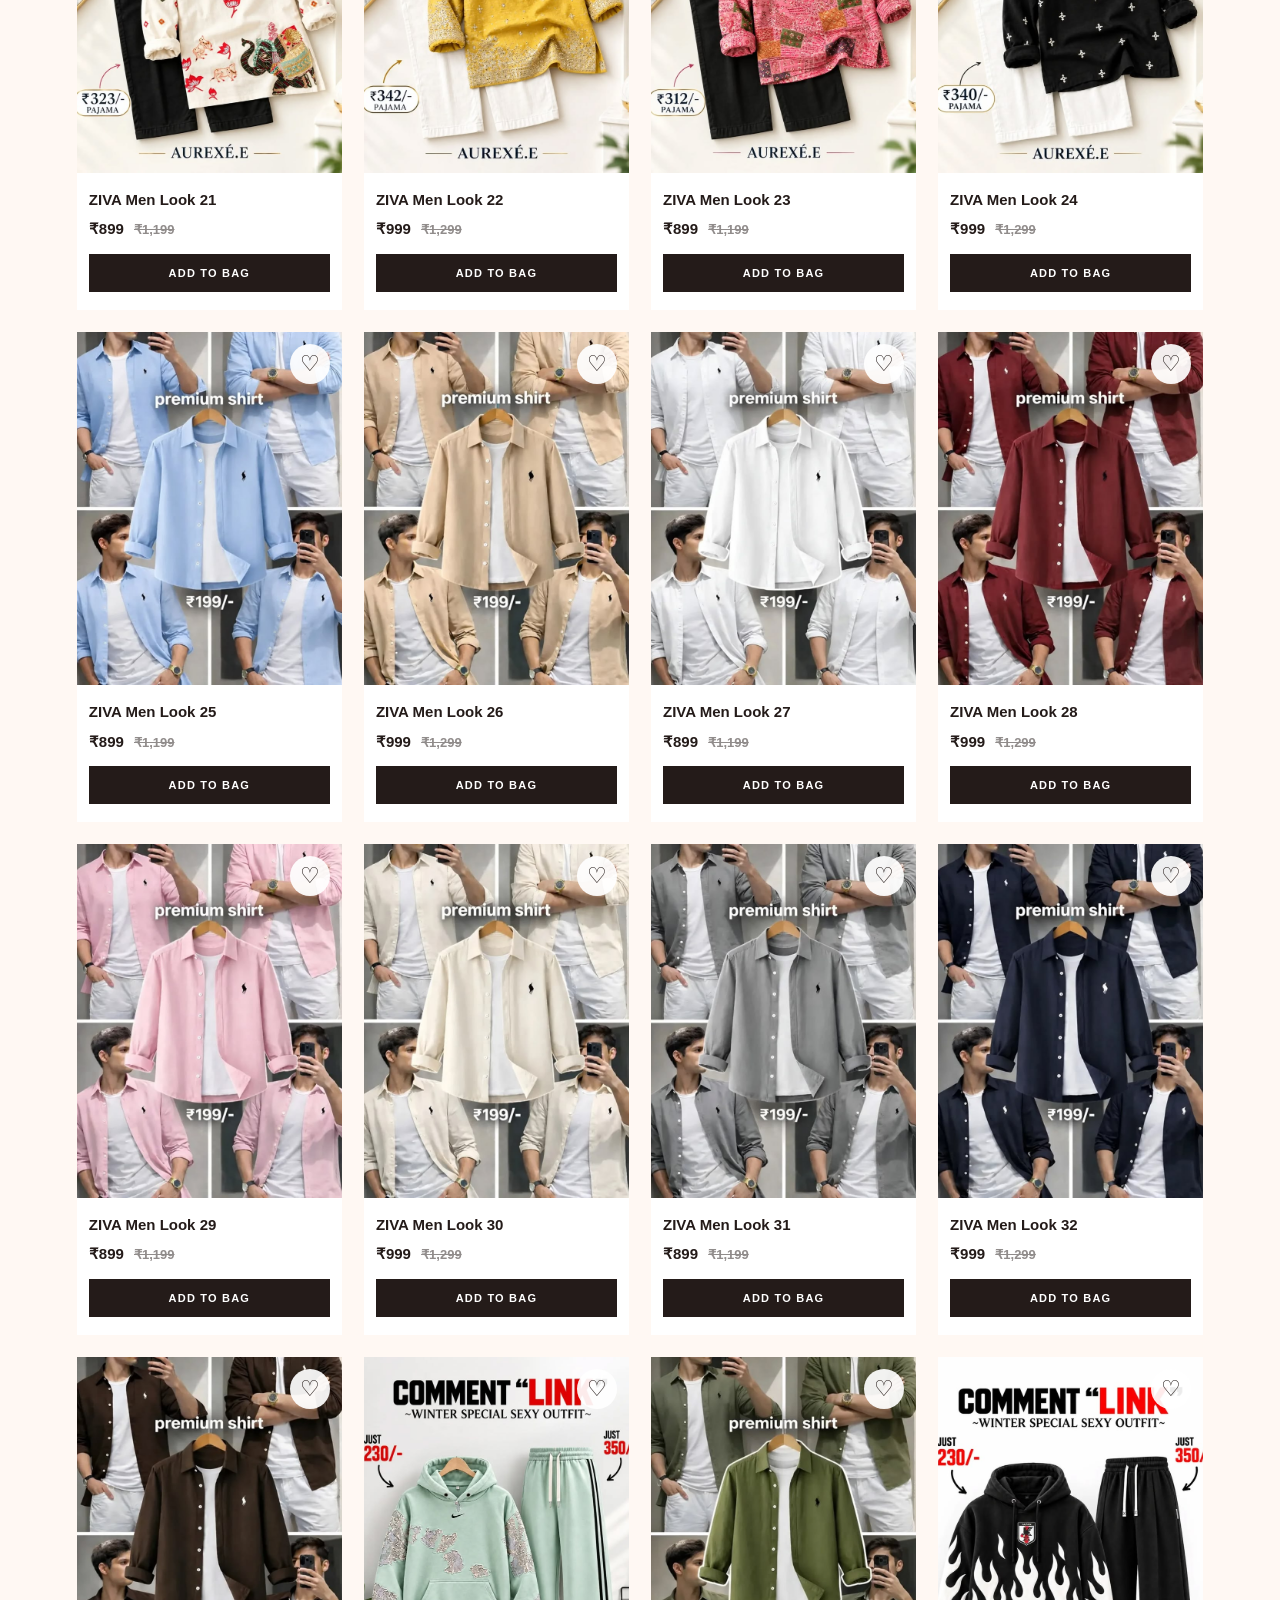
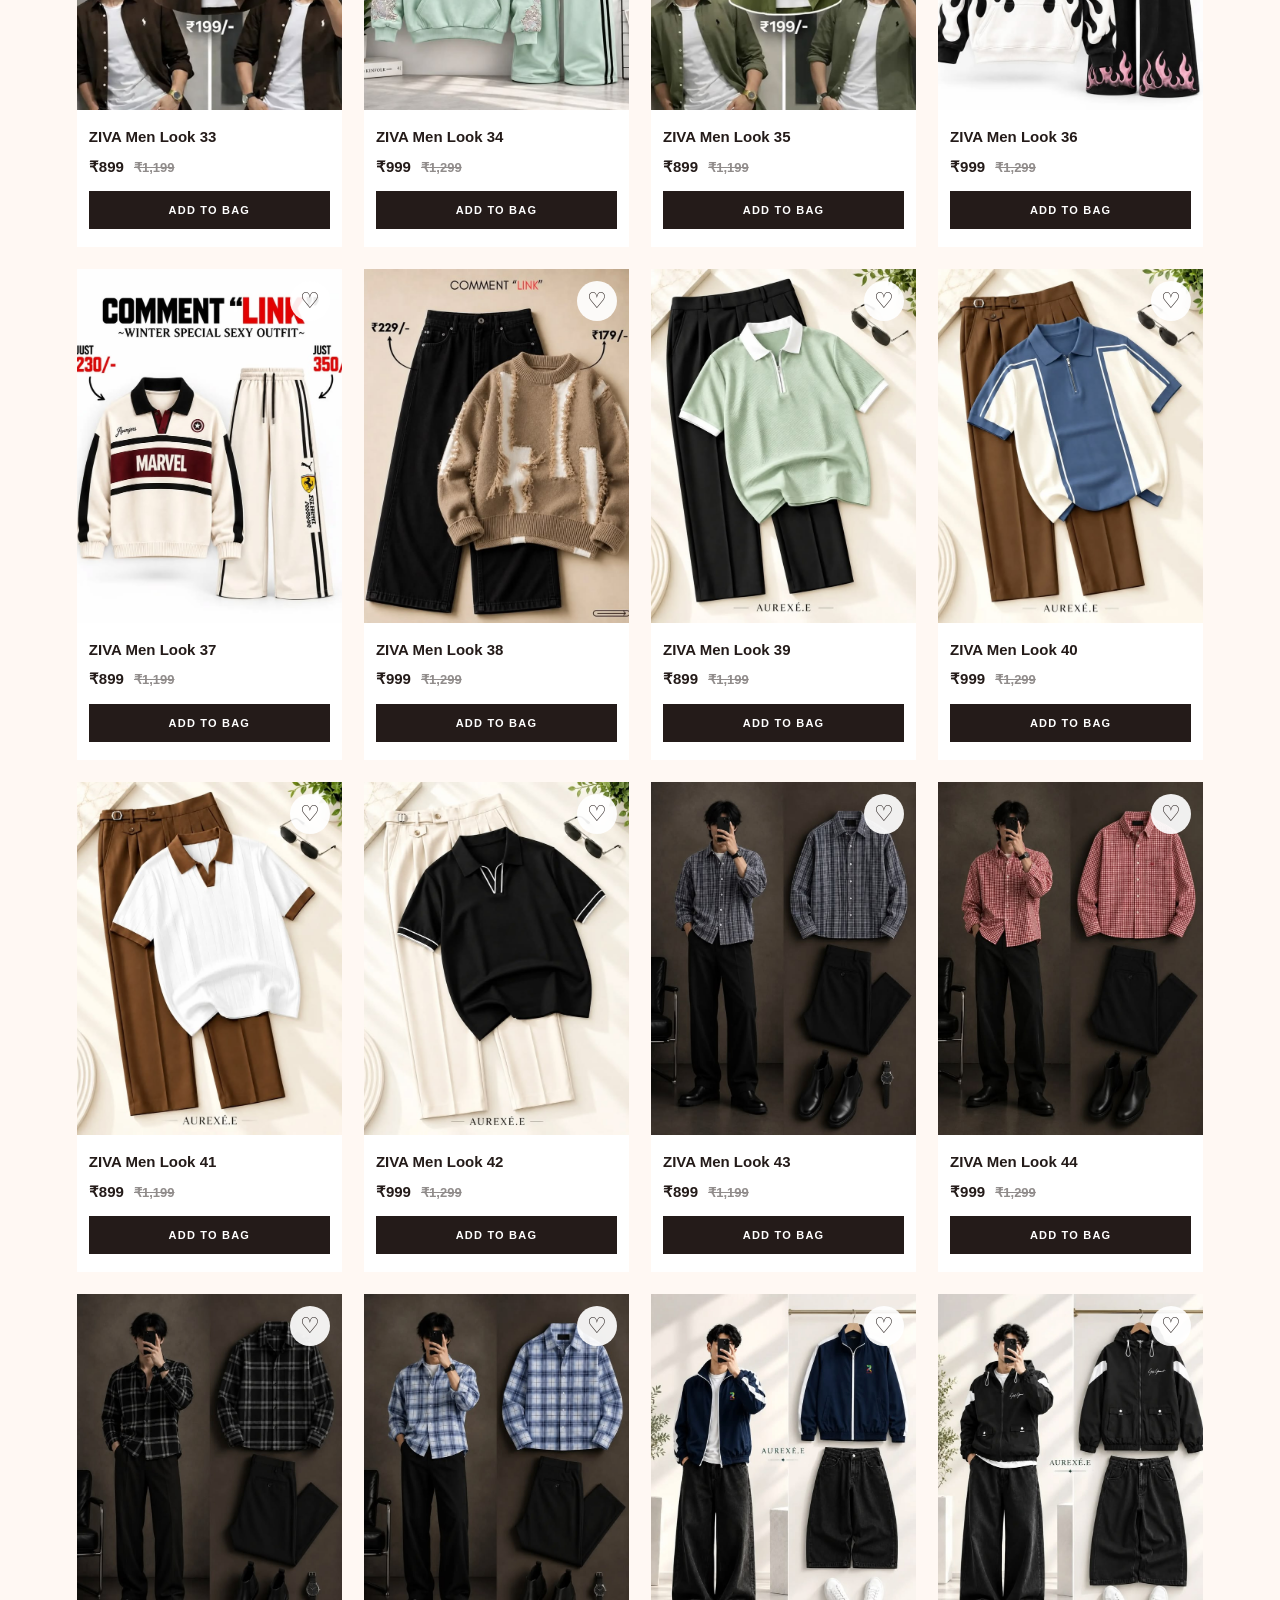
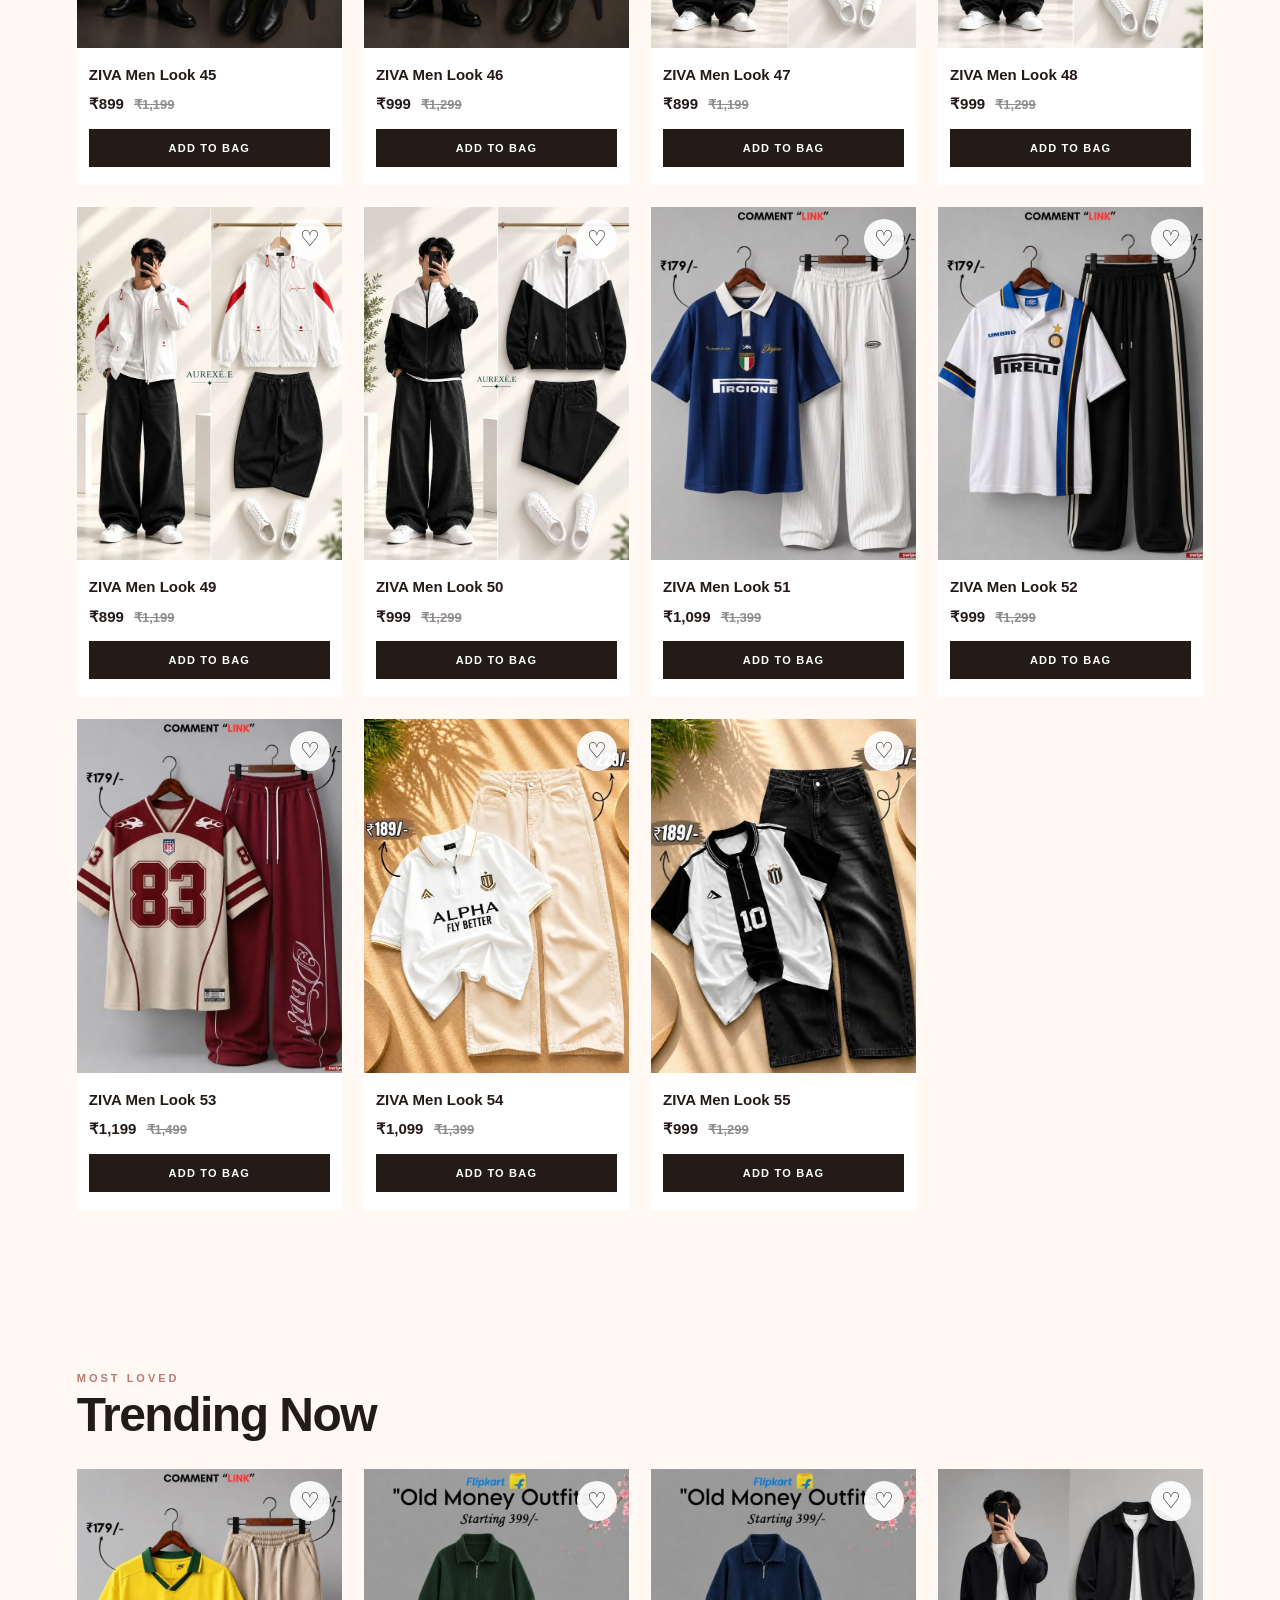
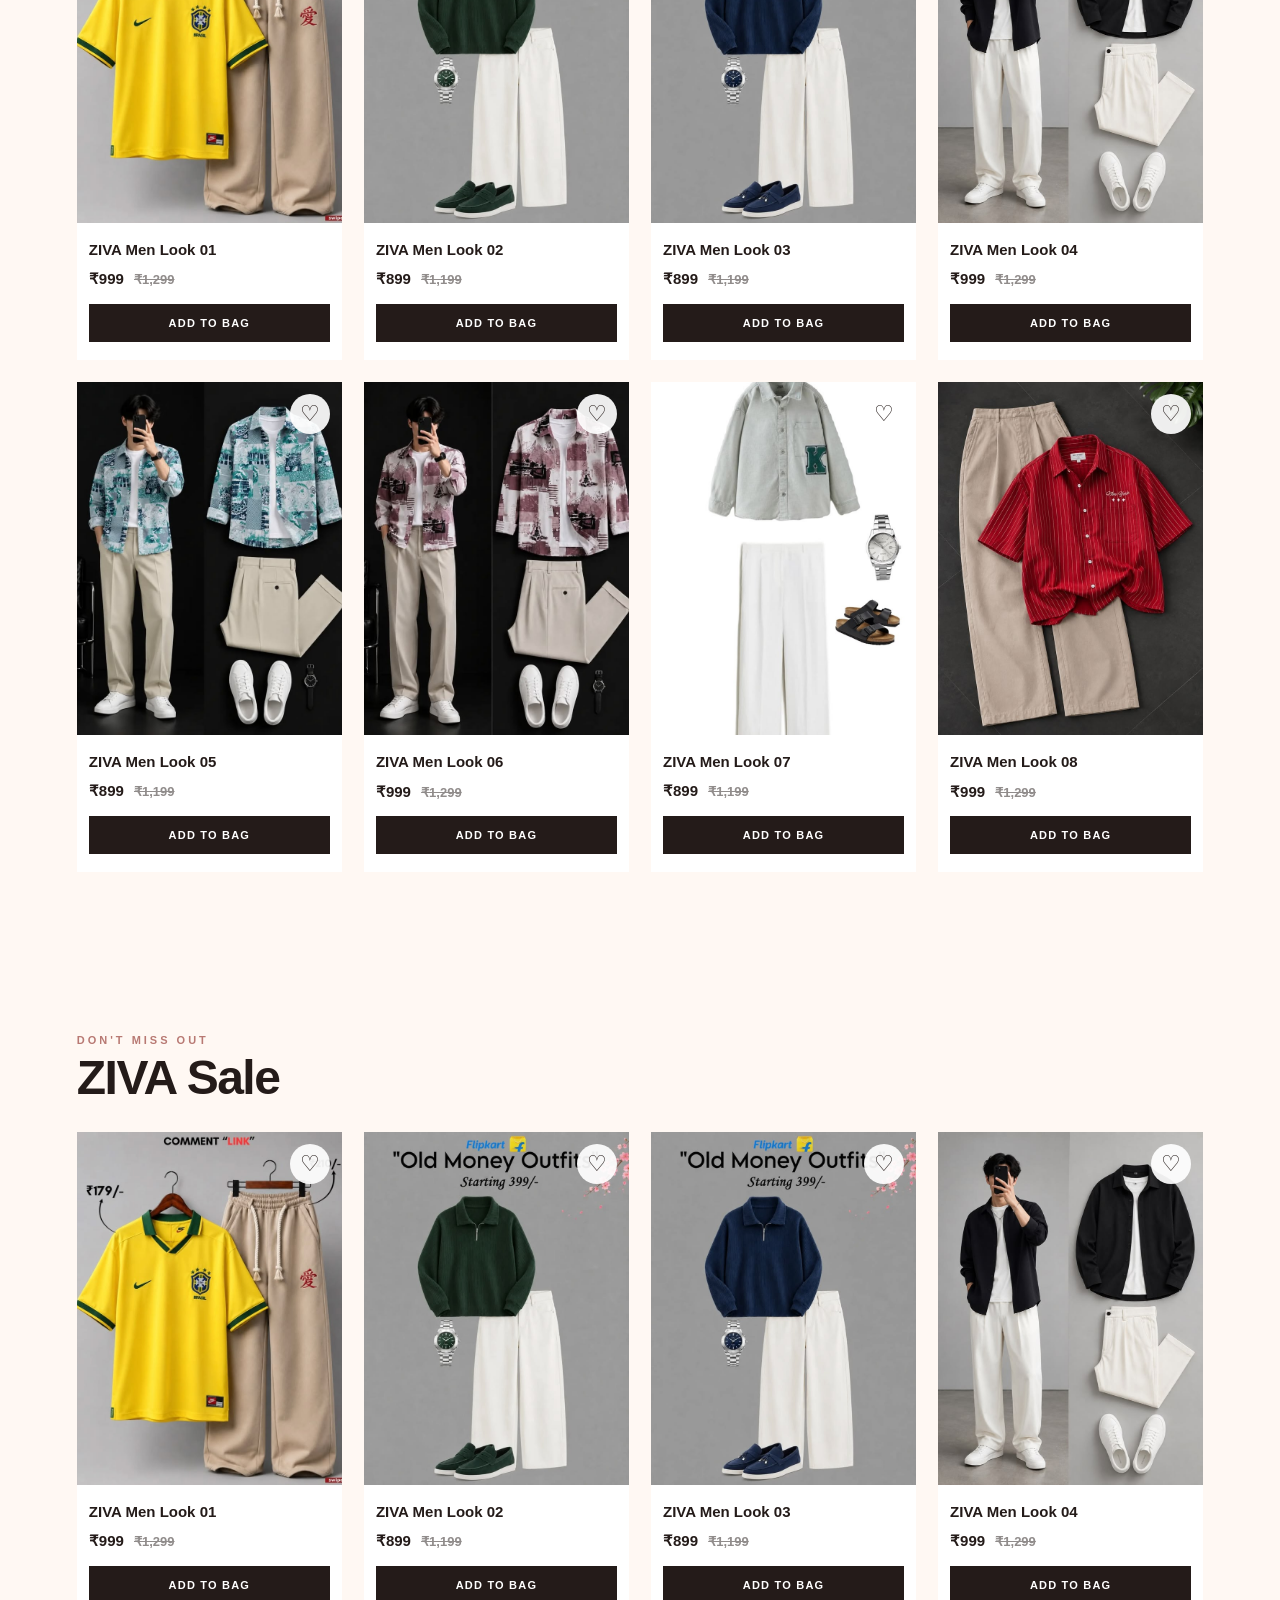
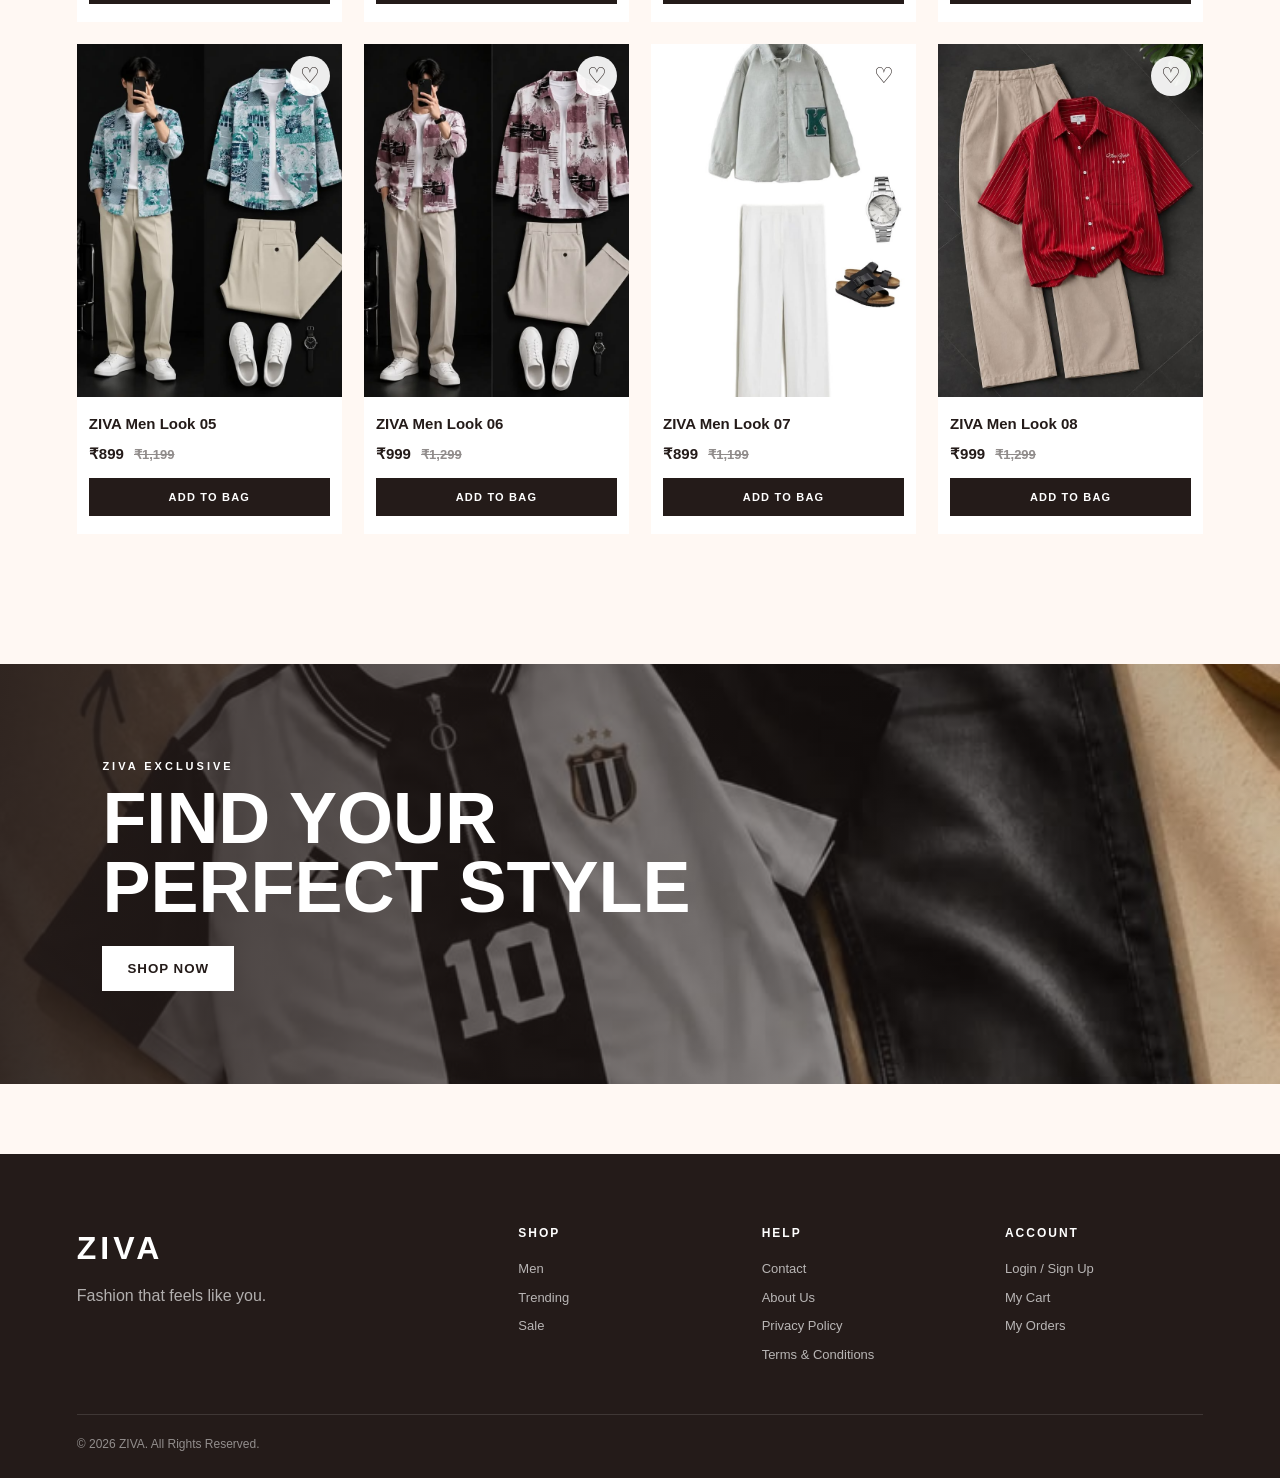
==== commit ca96079a: "Add files via upload" ====
--- a/index.html
+++ b/index.html
@@ -1,818 +1,580 @@
-<!DOCTYPE html>
-<html lang="en">
+<!DOCTYPE html><html lang="en">
 <head>
     <meta charset="UTF-8">
-    <meta name="viewport" content="width=device-width, initial-scale=1.0">
-
-    <title>ZIVA | Fashion Store</title>
-
-    <link rel="stylesheet" href="style.css">
-
-    <!-- Mobile app style icons -->
-    <link
-        rel="stylesheet"
-        href="https://cdnjs.cloudflare.com/ajax/libs/font-awesome/6.5.2/css/all.min.css"
+    <meta name="viewport" content="width=device-width, initial-scale=1.0"><title>ZIVA | Fashion Store</title>
+
+<link rel="stylesheet" href="style.css">
+
+<link
+    rel="stylesheet"
+    href="https://cdnjs.cloudflare.com/ajax/libs/font-awesome/6.5.2/css/all.min.css"
+>
+
+</head><body><!-- =====================================================
+     MOBILE TOP BAR
+===================================================== --><div class="ziva-mobile-top"><div class="ziva-mobile-brand">
+    <a href="index.html">ZIVA</a>
+</div>
+
+<div class="ziva-mobile-actions">
+
+    <button onclick="openSearch()" aria-label="Search">
+        <i class="fa-solid fa-magnifying-glass"></i>
+    </button>
+
+    <button onclick="openAccount()" aria-label="Account">
+        <i class="fa-regular fa-user"></i>
+    </button>
+
+</div>
+
+</div><!-- =====================================================
+     MOBILE SEARCH
+===================================================== --><div class="ziva-mobile-search"><button onclick="openSearch()">
+
+    <i class="fa-solid fa-magnifying-glass"></i>
+
+    <span>Search ZIVA products</span>
+
+</button>
+
+</div><!-- =====================================================
+     DELIVERY
+===================================================== --><div class="ziva-delivery-bar"><div>
+
+    <i class="fa-solid fa-location-dot"></i>
+
+    <span>
+        Deliver to
+        <strong>India</strong>
+    </span>
+
+</div>
+
+<span class="delivery-arrow">›</span>
+
+</div><!-- =====================================================
+     DESKTOP HEADER
+===================================================== --><header class="header"><a href="index.html" class="logo">
+    ZIVA
+</a>
+
+<nav class="nav">
+
+    <a href="#new-in">New In</a>
+
+    <a href="#mens-section">Men</a>
+
+    <a href="#trending-section">Trending</a>
+
+    <a href="#sale-section">Sale</a>
+
+</nav>
+
+<div class="header-actions">
+
+    <button
+        class="icon-btn"
+        onclick="openSearch()"
     >
-</head>
-
-<body>
-
-<!-- =====================================================
-     ZIVA MOBILE TOP BAR
-===================================================== -->
-
-<div class="ziva-mobile-top">
-
-    <div class="ziva-mobile-brand">
-        <a href="index.html">ZIVA</a>
-    </div>
-
-    <div class="ziva-mobile-actions">
-
-        <button onclick="openSearch()" aria-label="Search">
-            <i class="fa-solid fa-magnifying-glass"></i>
-        </button>
-
-        <button onclick="openAccount()" aria-label="Account">
-            <i class="fa-regular fa-user"></i>
-        </button>
-
-    </div>
+        ⌕
+    </button>
+
+    <button
+        class="icon-btn"
+        id="accountButton"
+        onclick="openAccount()"
+    >
+        👤 Login
+    </button>
+
+    <button
+        class="cart-btn"
+        id="cartButton"
+        onclick="openCart()"
+    >
+        🛍 Cart
+        <span id="cartCount">0</span>
+    </button>
 
 </div>
 
-
-<!-- =====================================================
-     ZIVA MOBILE SEARCH
-===================================================== -->
-
-<div class="ziva-mobile-search">
-
-    <button onclick="openSearch()">
-        <i class="fa-solid fa-magnifying-glass"></i>
-
-        <span>Search ZIVA products</span>
-
-    </button>
-
-</div>
-
-
-<!-- =====================================================
-     DELIVERY / LOCATION
-===================================================== -->
-
-<div class="ziva-delivery-bar">
-
-    <div>
-
-        <i class="fa-solid fa-location-dot"></i>
-
-        <span>
-            Deliver to
-            <strong>India</strong>
-        </span>
-
-    </div>
-
-    <span class="delivery-arrow">›</span>
-
-</div>
-
-
-<!-- =====================================================
-     DESKTOP HEADER
-===================================================== -->
-
-<header class="header">
-
-    <a href="index.html" class="logo">
-        ZIVA
-    </a>
-
-    <nav class="nav">
-
-        <a href="#new-in">
-            New In
-        </a>
-
-        <a href="#mens-section">
-            Men
-        </a>
-
-        <a href="#trending-section">
-            Trending
-        </a>
-
-        <a href="#sale-section">
-            Sale
-        </a>
-
-    </nav>
-
-
-    <div class="header-actions">
-
-        <button
-            class="icon-btn"
-            onclick="openSearch()">
-
-            ⌕
-
-        </button>
-
-
-        <button
-            class="icon-btn"
-            id="accountButton"
-            onclick="openAccount()">
-
-            👤 Login
-
-        </button>
-
-
-        <button
-            class="cart-btn"
-            id="cartButton">
-
-            🛍 Cart (0)
-
-        </button>
-
-    </div>
-
-</header>
-
-
-<!-- =====================================================
+</header><!-- =====================================================
      MOBILE CATEGORY BAR
-===================================================== -->
-
-<div class="ziva-mobile-categories">
-
-    <a href="#new-in">
-
-        <div class="mobile-category-icon">
-            ✦
-        </div>
-
-        <span>
-            New In
-        </span>
-
-    </a>
-
-
-    <a href="#mens-section">
-
-        <div class="mobile-category-icon">
-            👕
-        </div>
-
-        <span>
-            Men
-        </span>
-
-    </a>
-
-
-    <a href="#trending-section">
-
-        <div class="mobile-category-icon">
-            ♡
-        </div>
-
-        <span>
-            Trending
-        </span>
-
-    </a>
-
-
-    <a href="#sale-section">
-
-        <div class="mobile-category-icon">
-            %
-        </div>
-
-        <span>
-            Sale
-        </span>
-
-    </a>
-
-
-    <a href="#categories">
-
-        <div class="mobile-category-icon">
-            ⋮
-        </div>
-
-        <span>
-            More
-        </span>
-
-    </a>
-
-</div>
-
-
-<!-- =====================================================
+===================================================== --><div class="ziva-mobile-categories"><a href="#new-in">
+
+    <div class="mobile-category-icon">✦</div>
+
+    <span>New In</span>
+
+</a>
+
+<a href="#mens-section">
+
+    <div class="mobile-category-icon">👕</div>
+
+    <span>Men</span>
+
+</a>
+
+<a href="#trending-section">
+
+    <div class="mobile-category-icon">♡</div>
+
+    <span>Trending</span>
+
+</a>
+
+<a href="#sale-section">
+
+    <div class="mobile-category-icon">%</div>
+
+    <span>Sale</span>
+
+</a>
+
+<a href="#categories">
+
+    <div class="mobile-category-icon">⋮</div>
+
+    <span>More</span>
+
+</a>
+
+</div><!-- =====================================================
      HERO
-===================================================== -->
-
-<section
-    class="hero"
-    id="new-in">
-
-    <div class="hero-content">
-
-        <p class="hero-small">
-            ZIVA • NEW SEASON
-        </p>
-
-        <h1>
-            STYLE<br>
-            YOUR WAY
-        </h1>
-
-        <p>
-            Discover your next favourite look with ZIVA.
-        </p>
-
-
-        <div class="hero-buttons">
-
-            <button
-                onclick="
-                document
-                .getElementById('mens-section')
-                .scrollIntoView({
-                    behavior:'smooth'
-                })">
-
-                SHOP MEN
-
-            </button>
-
-
-            <button
-                onclick="
-                document
-                .getElementById('trending-section')
-                .scrollIntoView({
-                    behavior:'smooth'
-                })">
-
-                TRENDING
-
-            </button>
-
-        </div>
-
-    </div>
-
-</section>
-
-
-<!-- =====================================================
-     MOBILE QUICK ACTIONS
-===================================================== -->
-
-<section class="ziva-mobile-quick">
-
-    <a href="#mens-section">
-
-        <span>👕</span>
-
-        <strong>
-            Men's Fashion
-        </strong>
-
-        <small>
-            Explore →
-        </small>
-
-    </a>
-
-
-    <a href="#trending-section">
-
-        <span>🔥</span>
-
-        <strong>
-            Trending
-        </strong>
-
-        <small>
-            Shop Now →
-        </small>
-
-    </a>
-
-
-    <a href="#sale-section">
-
-        <span>%</span>
-
-        <strong>
-            ZIVA Sale
-        </strong>
-
-        <small>
-            View Deals →
-        </small>
-
-    </a>
-
-</section>
-
-
-<!-- =====================================================
-     CATEGORY
-===================================================== -->
-
-<section
-    class="categories-section"
-    id="categories">
-
-    <div class="section-heading">
-
-        <p>
-            EXPLORE ZIVA
-        </p>
-
-        <h2>
-            Shop By Category
-        </h2>
-
-    </div>
-
-
-    <div class="category-grid">
-
-
-        <div
-            class="category-card"
-            onclick="
-            document
-            .getElementById('mens-section')
-            .scrollIntoView({
-                behavior:'smooth'
-            })">
-
-            <img
-                src="images/men-outfit.jpeg"
-                alt="ZIVA Men Fashion">
-
-            <div class="category-overlay">
-
-                <h3>
-                    Men
-                </h3>
-
-                <span>
-                    Shop Now →
-                </span>
-
-            </div>
-
-        </div>
-
-
-        <div
-            class="category-card"
-            onclick="
-            document
-            .getElementById('trending-section')
-            .scrollIntoView({
-                behavior:'smooth'
-            })">
-
-            <img
-                src="images/WhatsApp Image 2026-10-03 at 9.58.48 PM (1).jpeg"
-                alt="ZIVA Trending">
-
-            <div class="category-overlay">
-
-                <h3>
-                    Trending
-                </h3>
-
-                <span>
-                    Explore →
-                </span>
-
-            </div>
-
-        </div>
-
-
-        <div
-            class="category-card"
-            onclick="
-            document
-            .getElementById('sale-section')
-            .scrollIntoView({
-                behavior:'smooth'
-            })">
-
-            <img
-                src="images/WhatsApp Image 2026-10-03 at 9.58.39 PM.jpeg"
-                alt="ZIVA Sale">
-
-            <div class="category-overlay">
-
-                <h3>
-                    Sale
-                </h3>
-
-                <span>
-                    Shop Now →
-                </span>
-
-            </div>
-
-        </div>
-
-    </div>
-
-</section>
-
-
-<!-- =====================================================
-     TRENDING MINI BANNER
-===================================================== -->
-
-<section class="ziva-fashion-banner">
-
-    <div>
-
-        <p>
-            ZIVA EDIT
-        </p>
-
-        <h2>
-            THE LOOK<br>
-            EVERYONE WANTS
-        </h2>
+===================================================== --><section class="hero" id="new-in"><div class="hero-content">
+
+    <p class="hero-small">
+        ZIVA • NEW SEASON
+    </p>
+
+    <h1>
+        STYLE<br>
+        YOUR WAY
+    </h1>
+
+    <p>
+        Discover your next favourite look with ZIVA.
+    </p>
+
+    <div class="hero-buttons">
 
         <button
             onclick="
-            document
-            .getElementById('trending-section')
-            .scrollIntoView({
-                behavior:'smooth'
-            })">
-
-            SHOP TRENDING
-
+            document.getElementById('mens-section')
+            .scrollIntoView({behavior:'smooth'})
+            "
+        >
+            SHOP MEN
         </button>
-
-    </div>
-
-</section>
-
-
-<!-- =====================================================
-     MEN'S COLLECTION
-===================================================== -->
-
-<section
-    class="products-section"
-    id="mens-section">
-
-    <div class="section-heading">
-
-        <p>
-            ZIVA MEN
-        </p>
-
-        <h2>
-            Men's Collection
-        </h2>
-
-        <span class="mobile-section-link">
-            View All →
-        </span>
-
-    </div>
-
-
-    <div
-        class="product-grid"
-        id="menProductGrid">
-
-    </div>
-
-</section>
-
-
-<!-- =====================================================
-     TRENDING
-===================================================== -->
-
-<section
-    class="products-section"
-    id="trending-section">
-
-    <div class="section-heading">
-
-        <p>
-            MOST LOVED
-        </p>
-
-        <h2>
-            Trending Now
-        </h2>
-
-        <span class="mobile-section-link">
-            View All →
-        </span>
-
-    </div>
-
-
-    <div
-        class="product-grid"
-        id="trendingProductGrid">
-
-    </div>
-
-</section>
-
-
-<!-- =====================================================
-     SALE
-===================================================== -->
-
-<section
-    class="products-section"
-    id="sale-section">
-
-    <div class="section-heading">
-
-        <p>
-            DON'T MISS OUT
-        </p>
-
-        <h2>
-            ZIVA Sale
-        </h2>
-
-        <span class="mobile-section-link">
-            View All →
-        </span>
-
-    </div>
-
-
-    <div
-        class="product-grid"
-        id="saleProductGrid">
-
-    </div>
-
-</section>
-
-
-<!-- =====================================================
-     FINAL BANNER
-===================================================== -->
-
-<section class="banner-section">
-
-    <div class="banner-content">
-
-        <p>
-            ZIVA EXCLUSIVE
-        </p>
-
-        <h2>
-            FIND YOUR<br>
-            PERFECT STYLE
-        </h2>
 
         <button
             onclick="
-            document
-            .getElementById('mens-section')
-            .scrollIntoView({
-                behavior:'smooth'
-            })">
-
-            SHOP NOW
-
+            document.getElementById('trending-section')
+            .scrollIntoView({behavior:'smooth'})
+            "
+        >
+            TRENDING
         </button>
 
     </div>
 
-</section>
-
-
-<!-- =====================================================
+</div>
+
+</section><!-- =====================================================
+     MOBILE QUICK ACTIONS
+===================================================== --><section class="ziva-mobile-quick"><a href="#mens-section">
+
+    <span>👕</span>
+
+    <strong>Men's Fashion</strong>
+
+    <small>Explore →</small>
+
+</a>
+
+<a href="#trending-section">
+
+    <span>🔥</span>
+
+    <strong>Trending</strong>
+
+    <small>Shop Now →</small>
+
+</a>
+
+<a href="#sale-section">
+
+    <span>%</span>
+
+    <strong>ZIVA Sale</strong>
+
+    <small>View Deals →</small>
+
+</a>
+
+</section><!-- =====================================================
+     CATEGORY
+===================================================== --><section
+    class="categories-section"
+    id="categories"
+><div class="section-heading">
+
+    <p>EXPLORE ZIVA</p>
+
+    <h2>Shop By Category</h2>
+
+</div>
+
+<div class="category-grid">
+
+    <div
+        class="category-card"
+        onclick="
+        document.getElementById('mens-section')
+        .scrollIntoView({behavior:'smooth'})
+        "
+    >
+
+        <img
+            src="images/men-outfit.jpeg"
+            alt="ZIVA Men Fashion"
+        >
+
+        <div class="category-overlay">
+
+            <h3>Men</h3>
+
+            <span>Shop Now →</span>
+
+        </div>
+
+    </div>
+
+
+    <div
+        class="category-card"
+        onclick="
+        document.getElementById('trending-section')
+        .scrollIntoView({behavior:'smooth'})
+        "
+    >
+
+        <img
+            src="images/WhatsApp Image 2026-10-03 at 9.58.48 PM (1).jpeg"
+            alt="ZIVA Trending"
+        >
+
+        <div class="category-overlay">
+
+            <h3>Trending</h3>
+
+            <span>Explore →</span>
+
+        </div>
+
+    </div>
+
+
+    <div
+        class="category-card"
+        onclick="
+        document.getElementById('sale-section')
+        .scrollIntoView({behavior:'smooth'})
+        "
+    >
+
+        <img
+            src="images/WhatsApp Image 2026-10-03 at 9.58.39 PM.jpeg"
+            alt="ZIVA Sale"
+        >
+
+        <div class="category-overlay">
+
+            <h3>Sale</h3>
+
+            <span>Shop Now →</span>
+
+        </div>
+
+    </div>
+
+</div>
+
+</section><!-- =====================================================
+     FASHION BANNER
+===================================================== --><section class="ziva-fashion-banner"><div>
+
+    <p>ZIVA EDIT</p>
+
+    <h2>
+        THE LOOK<br>
+        EVERYONE WANTS
+    </h2>
+
+    <button
+        onclick="
+        document.getElementById('trending-section')
+        .scrollIntoView({behavior:'smooth'})
+        "
+    >
+        SHOP TRENDING
+    </button>
+
+</div>
+
+</section><!-- =====================================================
+     MEN
+===================================================== --><section
+    class="products-section"
+    id="mens-section"
+><div class="section-heading">
+
+    <p>ZIVA MEN</p>
+
+    <h2>Men's Collection</h2>
+
+    <span class="mobile-section-link">
+        View All →
+    </span>
+
+</div>
+
+<div
+    class="product-grid"
+    id="menProductGrid"
+></div>
+
+</section><!-- =====================================================
+     TRENDING
+===================================================== --><section
+    class="products-section"
+    id="trending-section"
+><div class="section-heading">
+
+    <p>MOST LOVED</p>
+
+    <h2>Trending Now</h2>
+
+    <span class="mobile-section-link">
+        View All →
+    </span>
+
+</div>
+
+<div
+    class="product-grid"
+    id="trendingProductGrid"
+></div>
+
+</section><!-- =====================================================
+     SALE
+===================================================== --><section
+    class="products-section"
+    id="sale-section"
+><div class="section-heading">
+
+    <p>DON'T MISS OUT</p>
+
+    <h2>ZIVA Sale</h2>
+
+    <span class="mobile-section-link">
+        View All →
+    </span>
+
+</div>
+
+<div
+    class="product-grid"
+    id="saleProductGrid"
+></div>
+
+</section><!-- =====================================================
+     FINAL BANNER
+===================================================== --><section class="banner-section"><div class="banner-content">
+
+    <p>ZIVA EXCLUSIVE</p>
+
+    <h2>
+        FIND YOUR<br>
+        PERFECT STYLE
+    </h2>
+
+    <button
+        onclick="
+        document.getElementById('mens-section')
+        .scrollIntoView({behavior:'smooth'})
+        "
+    >
+        SHOP NOW
+    </button>
+
+</div>
+
+</section><!-- =====================================================
      FOOTER
-===================================================== -->
-
-<footer class="footer">
-
-    <div class="footer-grid">
-
-
-        <div class="footer-brand">
-
-            <h2>
-                ZIVA
-            </h2>
-
-            <p>
-                Fashion that feels like you.
-            </p>
-
-        </div>
-
-
-        <div class="footer-links">
-
-            <h3>
-                SHOP
-            </h3>
-
-            <a href="#mens-section">
-                Men
-            </a>
-
-            <a href="#trending-section">
-                Trending
-            </a>
-
-            <a href="#sale-section">
-                Sale
-            </a>
-
-        </div>
-
-
-        <div class="footer-links">
-
-            <h3>
-                HELP
-            </h3>
-
-            <a href="contact.html">
-                Contact
-            </a>
-
-            <a href="about.html">
-                About Us
-            </a>
-
-            <a href="privacy.html">
-                Privacy Policy
-            </a>
-
-            <a href="terms.html">
-                Terms & Conditions
-            </a>
-
-        </div>
-
-
-        <div class="footer-links">
-
-            <h3>
-                ACCOUNT
-            </h3>
-
-            <a href="login.html">
-                Login / Sign Up
-            </a>
-
-            <a href="cart.html">
-                My Cart
-            </a>
-
-            <a href="my-orders.html">
-                My Orders
-            </a>
-
-        </div>
+===================================================== --><footer class="footer"><div class="footer-grid">
+
+    <div class="footer-brand">
+
+        <h2>ZIVA</h2>
+
+        <p>
+            Fashion that feels like you.
+        </p>
 
     </div>
 
 
-    <div class="footer-bottom">
-
-        <p>
-            © 2026 ZIVA. All Rights Reserved.
-        </p>
+    <div class="footer-links">
+
+        <h3>SHOP</h3>
+
+        <a href="#mens-section">Men</a>
+
+        <a href="#trending-section">Trending</a>
+
+        <a href="#sale-section">Sale</a>
 
     </div>
 
-</footer>
-
-
-<!-- =====================================================
-     MOBILE BOTTOM NAVIGATION
-===================================================== -->
-
-<nav class="ziva-bottom-nav">
-
-
-    <a
-        href="index.html"
-        class="ziva-bottom-item active">
-
-        <span class="bottom-icon">
-            <i class="fa-solid fa-house"></i>
-        </span>
-
-        <span>
-            Home
-        </span>
-
-    </a>
-
-
-    <a
-        href="#categories"
-        class="ziva-bottom-item">
-
-        <span class="bottom-icon">
-            <i class="fa-solid fa-grid-2"></i>
-        </span>
-
-        <span>
-            Categories
-        </span>
-
-    </a>
-
-
-    <a
-        href="javascript:void(0)"
-        class="ziva-bottom-item"
-        onclick="zivaOpenWishlist()">
-
-        <span class="bottom-icon">
-            <i class="fa-regular fa-heart"></i>
-        </span>
-
-        <span>
-            Wishlist
-        </span>
-
-    </a>
-
-
-    <a
-        href="javascript:void(0)"
-        class="ziva-bottom-item"
-        onclick="openAccount()">
-
-        <span class="bottom-icon">
-            <i class="fa-regular fa-user"></i>
-        </span>
-
-        <span>
-            Account
-        </span>
-
-    </a>
-
-
-    <a
-        href="javascript:void(0)"
-        class="ziva-bottom-item cart-bottom-item"
-        id="zivaMobileCartButton">
-
-        <span class="bottom-icon">
-
-            <i class="fa-solid fa-bag-shopping"></i>
-
-            <b
-                id="zivaMobileCartCount">
-                0
-            </b>
-
-        </span>
-
-        <span>
-            Cart
-        </span>
-
-    </a>
-
-
-</nav>
-
-
-<!-- =====================================================
+
+    <div class="footer-links">
+
+        <h3>HELP</h3>
+
+        <a href="contact.html">Contact</a>
+
+        <a href="about.html">About Us</a>
+
+        <a href="privacy.html">Privacy Policy</a>
+
+        <a href="terms.html">
+            Terms & Conditions
+        </a>
+
+    </div>
+
+
+    <div class="footer-links">
+
+        <h3>ACCOUNT</h3>
+
+        <a href="login.html">
+            Login / Sign Up
+        </a>
+
+        <a href="cart.html">
+            My Cart
+        </a>
+
+        <a href="my-orders.html">
+            My Orders
+        </a>
+
+    </div>
+
+</div>
+
+
+<div class="footer-bottom">
+
+    <p>
+        © 2026 ZIVA. All Rights Reserved.
+    </p>
+
+</div>
+
+</footer><!-- =====================================================
+     MOBILE BOTTOM NAV
+===================================================== --><nav class="ziva-bottom-nav"><a
+    href="index.html"
+    class="ziva-bottom-item active"
+    id="zivaMobileHome"
+>
+
+    <span class="bottom-icon">
+        <i class="fa-solid fa-house"></i>
+    </span>
+
+    <span>Home</span>
+
+</a>
+
+
+<a
+    href="#categories"
+    class="ziva-bottom-item"
+    id="zivaMobileCategories"
+>
+
+    <span class="bottom-icon">
+        <i class="fa-solid fa-table-cells"></i>
+    </span>
+
+    <span>Categories</span>
+
+</a>
+
+
+<a
+    href="javascript:void(0)"
+    class="ziva-bottom-item"
+    id="zivaMobileWishlist"
+>
+
+    <span class="bottom-icon">
+
+        <i class="fa-regular fa-heart"></i>
+
+    </span>
+
+    <span>Wishlist</span>
+
+</a>
+
+
+<a
+    href="javascript:void(0)"
+    class="ziva-bottom-item"
+    id="zivaMobileAccount"
+>
+
+    <span class="bottom-icon">
+
+        <i class="fa-regular fa-user"></i>
+
+    </span>
+
+    <span>Account</span>
+
+</a>
+
+
+<a
+    href="javascript:void(0)"
+    class="ziva-bottom-item cart-bottom-item"
+    id="zivaMobileCart"
+>
+
+    <span class="bottom-icon">
+
+        <i class="fa-solid fa-bag-shopping"></i>
+
+        <b id="zivaMobileCartCount">
+            0
+        </b>
+
+    </span>
+
+    <span>Cart</span>
+
+</a>
+
+</nav><!-- =====================================================
      PRODUCT DATABASE
-===================================================== -->
-
-<script>
+===================================================== --><script>
 
 window.zivaProducts = [
 
@@ -821,7 +583,8 @@
         name:"ZIVA Men Look 01",
         price:999,
         oldPrice:1299,
-        image:"images/men-outfit.jpeg"
+        image:"images/men-outfit.jpeg",
+        category:"Men"
     },
 
     {
@@ -829,7 +592,8 @@
         name:"ZIVA Men Look 02",
         price:899,
         oldPrice:1199,
-        image:"images/WhatsApp Image 2026-10-03 at 9.58.39 PM (1).jpeg"
+        image:"images/WhatsApp Image 2026-10-03 at 9.58.39 PM (1).jpeg",
+        category:"Men"
     },
 
     {
@@ -837,7 +601,8 @@
         name:"ZIVA Men Look 03",
         price:899,
         oldPrice:1199,
-        image:"images/WhatsApp Image 2026-10-03 at 9.58.39 PM.jpeg"
+        image:"images/WhatsApp Image 2026-10-03 at 9.58.39 PM.jpeg",
+        category:"Men"
     },
 
     {
@@ -845,7 +610,8 @@
         name:"ZIVA Men Look 04",
         price:999,
         oldPrice:1299,
-        image:"images/WhatsApp Image 2026-10-03 at 9.58.41 PM.jpeg"
+        image:"images/WhatsApp Image 2026-10-03 at 9.58.41 PM.jpeg",
+        category:"Men"
     },
 
     {
@@ -853,7 +619,8 @@
         name:"ZIVA Men Look 05",
         price:899,
         oldPrice:1199,
-        image:"images/WhatsApp Image 2026-10-03 at 9.58.42 PM (1).jpeg"
+        image:"images/WhatsApp Image 2026-10-03 at 9.58.42 PM (1).jpeg",
+        category:"Men"
     },
 
     {
@@ -861,7 +628,8 @@
         name:"ZIVA Men Look 06",
         price:999,
         oldPrice:1299,
-        image:"images/WhatsApp Image 2026-10-03 at 9.58.42 PM.jpeg"
+        image:"images/WhatsApp Image 2026-10-03 at 9.58.42 PM.jpeg",
+        category:"Men"
     },
 
     {
@@ -869,7 +637,8 @@
         name:"ZIVA Men Look 07",
         price:899,
         oldPrice:1199,
-        image:"images/WhatsApp Image 2026-10-03 at 9.58.48 PM (1).jpeg"
+        image:"images/WhatsApp Image 2026-10-03 at 9.58.48 PM (1).jpeg",
+        category:"Men"
     },
 
     {
@@ -877,7 +646,8 @@
         name:"ZIVA Men Look 08",
         price:999,
         oldPrice:1299,
-        image:"images/WhatsApp Image 2026-10-03 at 9.58.48 PM (2).jpeg"
+        image:"images/WhatsApp Image 2026-10-03 at 9.58.48 PM (2).jpeg",
+        category:"Men"
     },
 
     {
@@ -885,7 +655,8 @@
         name:"ZIVA Men Look 09",
         price:899,
         oldPrice:1199,
-        image:"images/WhatsApp Image 2026-10-03 at 9.58.48 PM (3).jpeg"
+        image:"images/WhatsApp Image 2026-10-03 at 9.58.48 PM (3).jpeg",
+        category:"Men"
     },
 
     {
@@ -893,7 +664,8 @@
         name:"ZIVA Men Look 10",
         price:999,
         oldPrice:1299,
-        image:"images/WhatsApp Image 2026-10-03 at 9.58.48 PM.jpeg"
+        image:"images/WhatsApp Image 2026-10-03 at 9.58.48 PM.jpeg",
+        category:"Men"
     },
 
     {
@@ -901,7 +673,8 @@
         name:"ZIVA Men Look 11",
         price:899,
         oldPrice:1199,
-        image:"images/WhatsApp Image 2026-10-03 at 9.58.49 PM (1).jpeg"
+        image:"images/WhatsApp Image 2026-10-03 at 9.58.49 PM (1).jpeg",
+        category:"Men"
     },
 
     {
@@ -909,7 +682,8 @@
         name:"ZIVA Men Look 12",
         price:999,
         oldPrice:1299,
-        image:"images/WhatsApp Image 2026-10-03 at 9.58.49 PM.jpeg"
+        image:"images/WhatsApp Image 2026-10-03 at 9.58.49 PM.jpeg",
+        category:"Men"
     },
 
     {
@@ -917,7 +691,8 @@
         name:"ZIVA Men Look 13",
         price:899,
         oldPrice:1199,
-        image:"images/WhatsApp Image 2026-10-03 at 9.58.50 PM (1).jpeg"
+        image:"images/WhatsApp Image 2026-10-03 at 9.58.50 PM (1).jpeg",
+        category:"Men"
     },
 
     {
@@ -925,7 +700,8 @@
         name:"ZIVA Men Look 14",
         price:999,
         oldPrice:1299,
-        image:"images/WhatsApp Image 2026-10-03 at 9.58.50 PM.jpeg"
+        image:"images/WhatsApp Image 2026-10-03 at 9.58.50 PM.jpeg",
+        category:"Men"
     },
 
     {
@@ -933,7 +709,8 @@
         name:"ZIVA Men Look 15",
         price:899,
         oldPrice:1199,
-        image:"images/WhatsApp Image 2026-10-03 at 9.58.51 PM (1).jpeg"
+        image:"images/WhatsApp Image 2026-10-03 at 9.58.51 PM (1).jpeg",
+        category:"Men"
     },
 
     {
@@ -941,7 +718,8 @@
         name:"ZIVA Men Look 16",
         price:999,
         oldPrice:1299,
-        image:"images/WhatsApp Image 2026-10-03 at 9.58.51 PM (2).jpeg"
+        image:"images/WhatsApp Image 2026-10-03 at 9.58.51 PM (2).jpeg",
+        category:"Men"
     },
 
     {
@@ -949,7 +727,8 @@
         name:"ZIVA Men Look 17",
         price:899,
         oldPrice:1199,
-        image:"images/WhatsApp Image 2026-10-03 at 9.58.51 PM.jpeg"
+        image:"images/WhatsApp Image 2026-10-03 at 9.58.51 PM.jpeg",
+        category:"Men"
     },
 
     {
@@ -957,7 +736,8 @@
         name:"ZIVA Men Look 18",
         price:999,
         oldPrice:1299,
-        image:"images/WhatsApp Image 2026-10-03 at 9.58.52 PM.jpeg"
+        image:"images/WhatsApp Image 2026-10-03 at 9.58.52 PM.jpeg",
+        category:"Men"
     },
 
     {
@@ -965,7 +745,8 @@
         name:"ZIVA Men Look 19",
         price:899,
         oldPrice:1199,
-        image:"images/WhatsApp Image 2026-10-03 at 9.58.53 PM.jpeg"
+        image:"images/WhatsApp Image 2026-10-03 at 9.58.53 PM.jpeg",
+        category:"Men"
     },
 
     {
@@ -973,7 +754,8 @@
         name:"ZIVA Men Look 20",
         price:999,
         oldPrice:1299,
-        image:"images/WhatsApp Image 2026-10-03 at 9.58.54 PM.jpeg"
+        image:"images/WhatsApp Image 2026-10-03 at 9.58.54 PM.jpeg",
+        category:"Men"
     },
 
     {
@@ -981,7 +763,8 @@
         name:"ZIVA Men Look 21",
         price:899,
         oldPrice:1199,
-        image:"images/WhatsApp Image 2026-10-03 at 9.58.55 PM (1).jpeg"
+        image:"images/WhatsApp Image 2026-10-03 at 9.58.55 PM (1).jpeg",
+        category:"Men"
     },
 
     {
@@ -989,7 +772,8 @@
         name:"ZIVA Men Look 22",
         price:999,
         oldPrice:1299,
-        image:"images/WhatsApp Image 2026-10-03 at 9.58.55 PM.jpeg"
+        image:"images/WhatsApp Image 2026-10-03 at 9.58.55 PM.jpeg",
+        category:"Men"
     },
 
     {
@@ -997,7 +781,8 @@
         name:"ZIVA Men Look 23",
         price:899,
         oldPrice:1199,
-        image:"images/WhatsApp Image 2026-10-03 at 9.58.56 PM (1).jpeg"
+        image:"images/WhatsApp Image 2026-10-03 at 9.58.56 PM (1).jpeg",
+        category:"Men"
     },
 
     {
@@ -1005,7 +790,8 @@
         name:"ZIVA Men Look 24",
         price:999,
         oldPrice:1299,
-        image:"images/WhatsApp Image 2026-10-03 at 9.58.56 PM.jpeg"
+        image:"images/WhatsApp Image 2026-10-03 at 9.58.56 PM.jpeg",
+        category:"Men"
     },
 
     {
@@ -1013,7 +799,8 @@
         name:"ZIVA Men Look 25",
         price:899,
         oldPrice:1199,
-        image:"images/WhatsApp Image 2026-10-03 at 9.58.57 PM (1).jpeg"
+        image:"images/WhatsApp Image 2026-10-03 at 9.58.57 PM (1).jpeg",
+        category:"Men"
     },
 
     {
@@ -1021,7 +808,8 @@
         name:"ZIVA Men Look 26",
         price:999,
         oldPrice:1299,
-        image:"images/WhatsApp Image 2026-10-03 at 9.58.57 PM (2).jpeg"
+        image:"images/WhatsApp Image 2026-10-03 at 9.58.57 PM (2).jpeg",
+        category:"Men"
     },
 
     {
@@ -1029,7 +817,8 @@
         name:"ZIVA Men Look 27",
         price:899,
         oldPrice:1199,
-        image:"images/WhatsApp Image 2026-10-03 at 9.58.57 PM.jpeg"
+        image:"images/WhatsApp Image 2026-10-03 at 9.58.57 PM.jpeg",
+        category:"Men"
     },
 
     {
@@ -1037,7 +826,8 @@
         name:"ZIVA Men Look 28",
         price:999,
         oldPrice:1299,
-        image:"images/WhatsApp Image 2026-10-03 at 9.58.58 PM.jpeg"
+        image:"images/WhatsApp Image 2026-10-03 at 9.58.58 PM.jpeg",
+        category:"Men"
     },
 
     {
@@ -1045,7 +835,8 @@
         name:"ZIVA Men Look 29",
         price:899,
         oldPrice:1199,
-        image:"images/WhatsApp Image 2026-10-03 at 9.59.00 PM (1).jpeg"
+        image:"images/WhatsApp Image 2026-10-03 at 9.59.00 PM (1).jpeg",
+        category:"Men"
     },
 
     {
@@ -1053,7 +844,8 @@
         name:"ZIVA Men Look 30",
         price:999,
         oldPrice:1299,
-        image:"images/WhatsApp Image 2026-10-03 at 9.59.00 PM.jpeg"
+        image:"images/WhatsApp Image 2026-10-03 at 9.59.00 PM.jpeg",
+        category:"Men"
     },
 
     {
@@ -1061,7 +853,8 @@
         name:"ZIVA Men Look 31",
         price:899,
         oldPrice:1199,
-        image:"images/WhatsApp Image 2026-10-03 at 9.59.02 PM (1).jpeg"
+        image:"images/WhatsApp Image 2026-10-03 at 9.59.02 PM (1).jpeg",
+        category:"Men"
     },
 
     {
@@ -1069,7 +862,8 @@
         name:"ZIVA Men Look 32",
         price:999,
         oldPrice:1299,
-        image:"images/WhatsApp Image 2026-10-03 at 9.59.02 PM.jpeg"
+        image:"images/WhatsApp Image 2026-10-03 at 9.59.02 PM.jpeg",
+        category:"Men"
     },
 
     {
@@ -1077,7 +871,8 @@
         name:"ZIVA Men Look 33",
         price:899,
         oldPrice:1199,
-        image:"images/WhatsApp Image 2026-10-03 at 9.59.05 PM (1).jpeg"
+        image:"images/WhatsApp Image 2026-10-03 at 9.59.05 PM (1).jpeg",
+        category:"Men"
     },
 
     {
@@ -1085,7 +880,8 @@
         name:"ZIVA Men Look 34",
         price:999,
         oldPrice:1299,
-        image:"images/WhatsApp Image 2026-10-03 at 9.59.05 PM (2).jpeg"
+        image:"images/WhatsApp Image 2026-10-03 at 9.59.05 PM (2).jpeg",
+        category:"Men"
     },
 
     {
@@ -1093,7 +889,8 @@
         name:"ZIVA Men Look 35",
         price:899,
         oldPrice:1199,
-        image:"images/WhatsApp Image 2026-10-03 at 9.59.05 PM.jpeg"
+        image:"images/WhatsApp Image 2026-10-03 at 9.59.05 PM.jpeg",
+        category:"Men"
     },
 
     {
@@ -1101,7 +898,8 @@
         name:"ZIVA Men Look 36",
         price:999,
         oldPrice:1299,
-        image:"images/WhatsApp Image 2026-10-03 at 9.59.06 PM (1).jpeg"
+        image:"images/WhatsApp Image 2026-10-03 at 9.59.06 PM (1).jpeg",
+        category:"Men"
     },
 
     {
@@ -1109,7 +907,8 @@
         name:"ZIVA Men Look 37",
         price:899,
         oldPrice:1199,
-        image:"images/WhatsApp Image 2026-10-03 at 9.59.06 PM.jpeg"
+        image:"images/WhatsApp Image 2026-10-03 at 9.59.06 PM.jpeg",
+        category:"Men"
     },
 
     {
@@ -1117,7 +916,8 @@
         name:"ZIVA Men Look 38",
         price:999,
         oldPrice:1299,
-        image:"images/WhatsApp Image 2026-10-03 at 9.59.07 PM.jpeg"
+        image:"images/WhatsApp Image 2026-10-03 at 9.59.07 PM.jpeg",
+        category:"Men"
     },
 
     {
@@ -1125,7 +925,8 @@
         name:"ZIVA Men Look 39",
         price:899,
         oldPrice:1199,
-        image:"images/WhatsApp Image 2026-10-03 at 9.59.11 PM (1).jpeg"
+        image:"images/WhatsApp Image 2026-10-03 at 9.59.11 PM (1).jpeg",
+        category:"Men"
     },
 
     {
@@ -1133,7 +934,8 @@
         name:"ZIVA Men Look 40",
         price:999,
         oldPrice:1299,
-        image:"images/WhatsApp Image 2026-10-03 at 9.59.11 PM (2).jpeg"
+        image:"images/WhatsApp Image 2026-10-03 at 9.59.11 PM (2).jpeg",
+        category:"Men"
     },
 
     {
@@ -1141,7 +943,8 @@
         name:"ZIVA Men Look 41",
         price:899,
         oldPrice:1199,
-        image:"images/WhatsApp Image 2026-10-03 at 9.59.11 PM.jpeg"
+        image:"images/WhatsApp Image 2026-10-03 at 9.59.11 PM.jpeg",
+        category:"Men"
     },
 
     {
@@ -1149,7 +952,8 @@
         name:"ZIVA Men Look 42",
         price:999,
         oldPrice:1299,
-        image:"images/WhatsApp Image 2026-10-03 at 9.59.12 PM.jpeg"
+        image:"images/WhatsApp Image 2026-10-03 at 9.59.12 PM.jpeg",
+        category:"Men"
     },
 
     {
@@ -1157,7 +961,8 @@
         name:"ZIVA Men Look 43",
         price:899,
         oldPrice:1199,
-        image:"images/WhatsApp Image 2026-10-03 at 9.59.13 PM (1).jpeg"
+        image:"images/WhatsApp Image 2026-10-03 at 9.59.13 PM (1).jpeg",
+        category:"Men"
     },
 
     {
@@ -1165,7 +970,8 @@
         name:"ZIVA Men Look 44",
         price:999,
         oldPrice:1299,
-        image:"images/WhatsApp Image 2026-10-03 at 9.59.13 PM.jpeg"
+        image:"images/WhatsApp Image 2026-10-03 at 9.59.13 PM.jpeg",
+        category:"Men"
     },
 
     {
@@ -1173,7 +979,8 @@
         name:"ZIVA Men Look 45",
         price:899,
         oldPrice:1199,
-        image:"images/WhatsApp Image 2026-10-03 at 9.59.14 PM (1).jpeg"
+        image:"images/WhatsApp Image 2026-10-03 at 9.59.14 PM (1).jpeg",
+        category:"Men"
     },
 
     {
@@ -1181,7 +988,8 @@
         name:"ZIVA Men Look 46",
         price:999,
         oldPrice:1299,
-        image:"images/WhatsApp Image 2026-10-03 at 9.59.14 PM.jpeg"
+        image:"images/WhatsApp Image 2026-10-03 at 9.59.14 PM.jpeg",
+        category:"Men"
     },
 
     {
@@ -1189,7 +997,8 @@
         name:"ZIVA Men Look 47",
         price:899,
         oldPrice:1199,
-        image:"images/WhatsApp Image 2026-10-03 at 9.59.16 PM (1).jpeg"
+        image:"images/WhatsApp Image 2026-10-03 at 9.59.16 PM (1).jpeg",
+        category:"Men"
     },
 
     {
@@ -1197,7 +1006,8 @@
         name:"ZIVA Men Look 48",
         price:999,
         oldPrice:1299,
-        image:"images/WhatsApp Image 2026-10-03 at 9.59.16 PM.jpeg"
+        image:"images/WhatsApp Image 2026-10-03 at 9.59.16 PM.jpeg",
+        category:"Men"
     },
 
     {
@@ -1205,7 +1015,8 @@
         name:"ZIVA Men Look 49",
         price:899,
         oldPrice:1199,
-        image:"images/WhatsApp Image 2026-10-03 at 9.59.17 PM (1).jpeg"
+        image:"images/WhatsApp Image 2026-10-03 at 9.59.17 PM (1).jpeg",
+        category:"Men"
     },
 
     {
@@ -1213,7 +1024,8 @@
         name:"ZIVA Men Look 50",
         price:999,
         oldPrice:1299,
-        image:"images/WhatsApp Image 2026-10-03 at 9.59.17 PM.jpeg"
+        image:"images/WhatsApp Image 2026-10-03 at 9.59.17 PM.jpeg",
+        category:"Men"
     },
 
     {
@@ -1221,7 +1033,8 @@
         name:"ZIVA Men Look 51",
         price:1099,
         oldPrice:1399,
-        image:"images/men-outfit3.jpeg"
+        image:"images/men-outfit3.jpeg",
+        category:"Men"
     },
 
     {
@@ -1229,7 +1042,8 @@
         name:"ZIVA Men Look 52",
         price:999,
         oldPrice:1299,
-        image:"images/men-outfit4.jpeg"
+        image:"images/men-outfit4.jpeg",
+        category:"Men"
     },
 
     {
@@ -1237,7 +1051,8 @@
         name:"ZIVA Men Look 53",
         price:1199,
         oldPrice:1499,
-        image:"images/men-outfit5.jpeg"
+        image:"images/men-outfit5.jpeg",
+        category:"Men"
     },
 
     {
@@ -1245,7 +1060,8 @@
         name:"ZIVA Men Look 54",
         price:1099,
         oldPrice:1399,
-        image:"images/men-outfit6.jpeg"
+        image:"images/men-outfit6.jpeg",
+        category:"Men"
     },
 
     {
@@ -1253,7 +1069,8 @@
         name:"ZIVA Men Look 55",
         price:999,
         oldPrice:1299,
-        image:"images/men-outfit7.jpeg"
+        image:"images/men-outfit7.jpeg",
+        category:"Men"
     }
 
 ];
@@ -1268,8 +1085,7 @@
     const card =
         document.createElement("div");
 
-    card.className =
-        "product-card";
+    card.className = "product-card";
 
 
     card.innerHTML = `
@@ -1277,17 +1093,18 @@
         <div class="product-image">
 
             <img
-                src="${product.image}"
-                alt="${product.name}"
-                loading="lazy">
+                src="${escapeAttribute(product.image)}"
+                alt="${escapeAttribute(product.name)}"
+                loading="lazy"
+            >
 
             <button
                 class="heart"
                 type="button"
-                aria-label="Add to wishlist">
-
+                data-wishlist-id="${escapeAttribute(product.id)}"
+                aria-label="Add to wishlist"
+            >
                 ♡
-
             </button>
 
         </div>
@@ -1296,24 +1113,22 @@
         <div class="product-info">
 
             <h3>
-                ${product.name}
+                ${escapeHtml(product.name)}
             </h3>
 
-
             <p class="product-price">
 
-                ₹${product.price}
+                ₹${Number(product.price).toLocaleString("en-IN")}
 
                 <span
                     style="
-                    text-decoration:line-through;
-                    opacity:.5;
-                    margin-left:6px;
-                    font-size:13px;
-                    ">
-
-                    ₹${product.oldPrice}
-
+                        text-decoration:line-through;
+                        opacity:.5;
+                        margin-left:6px;
+                        font-size:13px;
+                    "
+                >
+                    ₹${Number(product.oldPrice).toLocaleString("en-IN")}
                 </span>
 
             </p>
@@ -1321,10 +1136,9 @@
 
             <button
                 class="add-btn"
-                type="button">
-
+                type="button"
+            >
                 ADD TO BAG
-
             </button>
 
         </div>
@@ -1332,7 +1146,9 @@
     `;
 
 
-    /* PRODUCT */
+    /* =================================================
+       PRODUCT CLICK
+    ================================================= */
 
     card.addEventListener(
         "click",
@@ -1350,7 +1166,9 @@
     );
 
 
-    /* WISHLIST */
+    /* =================================================
+       WISHLIST
+    ================================================= */
 
     const heart =
         card.querySelector(".heart");
@@ -1360,51 +1178,23 @@
         "click",
         function(event) {
 
+            event.preventDefault();
+
             event.stopPropagation();
 
 
-            if (
-                typeof addToWishlist ===
-                "function"
-            ) {
-
-                addToWishlist(product);
-
-            } else {
-
-                let wishlist =
-                    JSON.parse(
-                        localStorage.getItem(
-                            "zivaWishlist"
-                        ) || "[]"
-                    );
-
-
-                const exists =
-                    wishlist.some(
-                        item =>
-                            item.id === product.id
-                    );
-
-
-                if (!exists) {
-
-                    wishlist.push(product);
-
-                    localStorage.setItem(
-                        "zivaWishlist",
-                        JSON.stringify(wishlist)
-                    );
-
-                }
-
-            }
+            toggleWishlist(product);
+
+
+            updateWishlistButtons();
 
         }
     );
 
 
-    /* ADD TO BAG */
+    /* =================================================
+       ADD TO BAG
+    ================================================= */
 
     const addButton =
         card.querySelector(".add-btn");
@@ -1414,17 +1204,12 @@
         "click",
         function(event) {
 
+            event.preventDefault();
+
             event.stopPropagation();
 
 
-            if (
-                typeof addToCart ===
-                "function"
-            ) {
-
-                addToCart(product);
-
-            }
+            addToCart(product);
 
         }
     );
@@ -1448,20 +1233,20 @@
                 "menProductGrid"
             );
 
-
         const trendingGrid =
             document.getElementById(
                 "trendingProductGrid"
             );
 
-
         const saleGrid =
             document.getElementById(
                 "saleProductGrid"
             );
 
 
-        if (!menGrid) return;
+        if (!menGrid) {
+            return;
+        }
 
 
         /* MEN */
@@ -1479,242 +1264,65 @@
 
         /* TRENDING */
 
-        window.zivaProducts
-            .slice(0,8)
-            .forEach(
-                function(product) {
-
-                    trendingGrid.appendChild(
-                        createProductCard(product)
-                    );
-
-                }
-            );
+        if (trendingGrid) {
+
+            window.zivaProducts
+                .slice(0, 8)
+                .forEach(
+                    function(product) {
+
+                        trendingGrid.appendChild(
+                            createProductCard(product)
+                        );
+
+                    }
+                );
+
+        }
 
 
         /* SALE */
 
-        window.zivaProducts
-            .filter(
-                function(product) {
-
-                    return (
-                        product.oldPrice >
-                        product.price
-                    );
-
-                }
-            )
-            .slice(0,8)
-            .forEach(
-                function(product) {
-
-                    saleGrid.appendChild(
-                        createProductCard(product)
-                    );
-
-                }
-            );
+        if (saleGrid) {
+
+            window.zivaProducts
+                .filter(
+                    function(product) {
+
+                        return (
+                            product.oldPrice >
+                            product.price
+                        );
+
+                    }
+                )
+                .slice(0, 8)
+                .forEach(
+                    function(product) {
+
+                        saleGrid.appendChild(
+                            createProductCard(product)
+                        );
+
+                    }
+                );
+
+        }
+
+
+        /* UPDATE HEARTS */
+
+        updateWishlistButtons();
+
+        updateCartCount();
 
     }
 );
 
 
 /* =====================================================
-   MOBILE WISHLIST
+   LOAD MAIN SCRIPT
 ===================================================== */
 
-function zivaOpenWishlist() {
-
-    const wishlist =
-        JSON.parse(
-            localStorage.getItem(
-                "zivaWishlist"
-            ) || "[]"
-        );
-
-
-    if (!wishlist.length) {
-
-        alert(
-            "Your ZIVA wishlist is empty ❤️"
-        );
-
-        return;
-
-    }
-
-
-    alert(
-        "You have " +
-        wishlist.length +
-        " item(s) in your wishlist ❤️"
-    );
-
-}
-
-
-/* =====================================================
-   MOBILE CART
-===================================================== */
-
-document.addEventListener(
-    "DOMContentLoaded",
-    function() {
-
-        const mobileCart =
-            document.getElementById(
-                "zivaMobileCartButton"
-            );
-
-
-        if (mobileCart) {
-
-            mobileCart.addEventListener(
-                "click",
-                function() {
-
-                    window.location.href =
-                        "cart.html";
-
-                }
-            );
-
-        }
-
-    }
-);
-
-
-/* =====================================================
-   MOBILE CART COUNT
-===================================================== */
-
-function updateZivaMobileCartCount() {
-
-    const badge =
-        document.getElementById(
-            "zivaMobileCartCount"
-        );
-
-
-    if (!badge) return;
-
-
-    let cart = [];
-
-
-    try {
-
-        cart =
-            JSON.parse(
-                localStorage.getItem(
-                    "zivaCart"
-                ) || "[]"
-            );
-
-    } catch(error) {
-
-        cart = [];
-
-    }
-
-
-    let count = 0;
-
-
-    cart.forEach(
-        function(item) {
-
-            count +=
-                Number(item.quantity || 1);
-
-        }
-    );
-
-
-    badge.textContent =
-        count > 99
-        ? "99+"
-        : count;
-
-}
-
-
-document.addEventListener(
-    "DOMContentLoaded",
-    updateZivaMobileCartCount
-);
-
-
-window.addEventListener(
-    "storage",
-    updateZivaMobileCartCount
-);
-
-
-/* =====================================================
-   ACCOUNT BUTTON
-===================================================== */
-
-function updateIndexAccountButton() {
-
-    const button =
-        document.getElementById(
-            "accountButton"
-        );
-
-
-    if (!button) return;
-
-
-    const loggedIn =
-        localStorage.getItem(
-            "zivaLoggedIn"
-        );
-
-
-    const user =
-        JSON.parse(
-            localStorage.getItem(
-                "zivaCurrentUser"
-            ) || "null"
-        );
-
-
-    if (
-        loggedIn === "true" &&
-        user
-    ) {
-
-        button.innerText =
-            "👤 " +
-            (user.name || "Account");
-
-    } else {
-
-        button.innerText =
-            "👤 Login";
-
-    }
-
-}
-
-
-document.addEventListener(
-    "DOMContentLoaded",
-    updateIndexAccountButton
-);
-
-</script>
-
-
-<!-- =====================================================
-     MAIN ZIVA SCRIPT
-===================================================== -->
-
-<script src="script.js"></script>
-
-
-</body>
+</script><script src="script.js"></script></body>
 </html>
--- a/style.css
+++ b/style.css
@@ -1,441 +1,1139 @@
+/* =========================================================
+   ZIVA — GLOBAL
+========================================================= */
+
 * {
+    margin: 0;
+    padding: 0;
     box-sizing: border-box;
 }
 
+html {
+    scroll-behavior: smooth;
+}
+
 body {
-    margin: 0;
     font-family: Arial, Helvetica, sans-serif;
     background: #fff8f3;
     color: #241b19;
+    line-height: 1.5;
+    overflow-x: hidden;
+}
+
+button,
+a {
+    font-family: inherit;
 }
 
 button {
-    font-family: inherit;
     cursor: pointer;
 }
 
-/* HEADER */
+a {
+    color: inherit;
+    text-decoration: none;
+}
+
+img {
+    max-width: 100%;
+    display: block;
+}
+
+
+/* =========================================================
+   DESKTOP HEADER
+========================================================= */
 
 .header {
-    height: 78px;
-    padding: 0 5%;
+    width: 100%;
+    min-height: 78px;
+    padding: 0 6%;
     display: flex;
     align-items: center;
     justify-content: space-between;
-    background: #241b19;
-    color: white;
+    gap: 30px;
+    background: rgba(255, 248, 243, 0.97);
+    border-bottom: 1px solid rgba(36, 27, 25, 0.08);
     position: sticky;
     top: 0;
-    z-index: 10;
+    z-index: 1000;
+    backdrop-filter: blur(14px);
 }
 
 .logo {
-    font-size: 29px;
-    font-weight: 800;
+    font-size: 30px;
+    font-weight: 900;
     letter-spacing: 5px;
-    color: #f4d6b8;
 }
 
 .nav {
     display: flex;
-    gap: 32px;
+    align-items: center;
+    gap: 34px;
 }
 
 .nav a {
-    text-decoration: none;
-    color: #fff;
     font-size: 13px;
-    font-weight: 600;
+    font-weight: 700;
+    letter-spacing: 1px;
+    text-transform: uppercase;
+    transition: 0.25s ease;
 }
 
 .nav a:hover {
-    color: #e8a0a8;
+    color: #b87973;
 }
 
 .header-actions {
     display: flex;
     align-items: center;
-    gap: 8px;
-}
-
-.icon-btn {
-    background: none;
-    border: none;
-    color: white;
-    padding: 10px;
-    font-size: 22px;
-}
-
+    gap: 10px;
+}
+
+.icon-btn,
 .cart-btn {
-    background: #e8a0a8;
+    border: 0;
+    background: transparent;
     color: #241b19;
-    border: none;
-    padding: 11px 17px;
-    font-weight: bold;
-}
-
-/* HERO */
+    font-size: 14px;
+    padding: 10px 12px;
+}
+
+.icon-btn:hover,
+.cart-btn:hover {
+    color: #b87973;
+}
+
+.cart-btn {
+    border: 1px solid #241b19;
+    border-radius: 30px;
+    font-weight: 700;
+}
+
+
+/* =========================================================
+   MOBILE TOP AREA
+========================================================= */
+
+.ziva-mobile-top,
+.ziva-mobile-search,
+.ziva-delivery-bar,
+.ziva-mobile-categories,
+.ziva-mobile-quick,
+.ziva-bottom-nav {
+    display: none;
+}
+
+
+/* =========================================================
+   HERO
+========================================================= */
 
 .hero {
     min-height: 650px;
-    position: relative;
     display: flex;
     align-items: center;
-    padding: 60px 8%;
-    background-image:
-        linear-gradient(90deg, rgba(36,27,25,.75), rgba(36,27,25,.08)),
-        url("https://images.unsplash.com/photo-1483985988355-763728e1935b?auto=format&fit=crop&w=1600&q=85");
-    background-size: cover;
-    background-position: center;
-}
-
-.hero-text {
-    color: white;
-    max-width: 550px;
-}
-
-.hero-text p {
-    color: #f4d6b8;
-    letter-spacing: 4px;
+    padding: 80px 8%;
+    position: relative;
+    overflow: hidden;
+    background:
+        linear-gradient(
+            90deg,
+            rgba(36,27,25,.86),
+            rgba(36,27,25,.30),
+            rgba(36,27,25,.08)
+        ),
+        url("images/men-outfit.jpeg") center/cover no-repeat;
+}
+
+.hero-content {
+    max-width: 620px;
+    color: #fff;
+}
+
+.hero-small {
     font-size: 12px;
-    font-weight: bold;
-}
-
-.hero-text h1 {
-    font-size: 76px;
+    font-weight: 800;
+    letter-spacing: 3px;
+    margin-bottom: 18px;
+}
+
+.hero h1 {
+    font-size: clamp(55px, 8vw, 100px);
     line-height: .9;
-    margin: 20px 0;
-    letter-spacing: -2px;
-}
-
-.hero-text span {
+    letter-spacing: -4px;
+    margin-bottom: 24px;
+}
+
+.hero-content > p:not(.hero-small) {
+    max-width: 440px;
     font-size: 17px;
+    margin-bottom: 30px;
 }
 
 .hero-buttons {
-    margin-top: 30px;
     display: flex;
     gap: 12px;
+    flex-wrap: wrap;
 }
 
 .hero-buttons button,
-.banner button {
-    border: none;
+.banner-content button,
+.ziva-fashion-banner button {
+    border: 0;
+    padding: 15px 25px;
+    background: #fff;
+    color: #241b19;
+    font-weight: 800;
+    letter-spacing: 1px;
+    transition: .25s ease;
+}
+
+.hero-buttons button:hover,
+.banner-content button:hover,
+.ziva-fashion-banner button:hover {
+    transform: translateY(-2px);
     background: #e8a0a8;
-    color: #241b19;
-    padding: 15px 25px;
-    font-weight: bold;
-    letter-spacing: 1px;
-}
-
-.hero-buttons button:hover,
-.banner button:hover {
-    background: #f4d6b8;
-}
-
-.hero-buttons .light-btn {
-    background: transparent;
-    color: white;
-    border: 1px solid white;
-}
-
-/* SECTIONS */
-
-.categories-section,
-.products-section {
-    padding: 90px 7%;
-}
+}
+
+
+/* =========================================================
+   SECTION HEADING
+========================================================= */
+
+.section-heading {
+    position: relative;
+    margin-bottom: 30px;
+}
+
+.section-heading p {
+    color: #b87973;
+    font-size: 11px;
+    font-weight: 900;
+    letter-spacing: 3px;
+    margin-bottom: 5px;
+}
+
+.section-heading h2 {
+    font-size: clamp(30px, 4vw, 48px);
+    line-height: 1;
+    letter-spacing: -1.5px;
+}
+
+.mobile-section-link {
+    display: none;
+}
+
+
+/* =========================================================
+   CATEGORY
+========================================================= */
 
 .categories-section {
-    background: #fff8f3;
-}
-
-.section-heading {
-    text-align: center;
-    margin-bottom: 45px;
-}
-
-.section-heading p {
-    font-size: 11px;
-    letter-spacing: 4px;
-    font-weight: bold;
-    color: #b17b68;
-}
-
-.section-heading h2 {
-    font-size: 38px;
-    margin: 10px 0;
-    color: #241b19;
-}
-
-/* CATEGORY */
+    padding: 90px 6%;
+}
 
 .category-grid {
     display: grid;
     grid-template-columns: repeat(3, 1fr);
-    gap: 22px;
+    gap: 20px;
 }
 
 .category-card {
-    height: 450px;
+    height: 430px;
     position: relative;
     overflow: hidden;
-    background: #eadbd3;
+    cursor: pointer;
+    border-radius: 4px;
+    background: #f4d6b8;
 }
 
 .category-card img {
     width: 100%;
     height: 100%;
     object-fit: cover;
-    transition: .5s;
+    transition: transform .6s ease;
 }
 
 .category-card:hover img {
-    transform: scale(1.05);
-}
-
-.category-card div {
+    transform: scale(1.06);
+}
+
+.category-overlay {
     position: absolute;
+    left: 0;
+    right: 0;
     bottom: 0;
-    width: 100%;
-    padding: 30px;
-    color: white;
-    background: linear-gradient(transparent, rgba(36,27,25,.85));
-}
-
-.category-card h3 {
-    font-size: 27px;
-    margin: 0 0 8px;
-}
-
-.category-card span {
+    padding: 35px 25px 25px;
+    color: #fff;
+    background: linear-gradient(
+        transparent,
+        rgba(0,0,0,.72)
+    );
+}
+
+.category-overlay h3 {
+    font-size: 30px;
+}
+
+.category-overlay span {
     font-size: 13px;
-    color: #f4d6b8;
-}
-
-/* PRODUCTS */
+    font-weight: 700;
+}
+
+
+/* =========================================================
+   PRODUCTS
+========================================================= */
 
 .products-section {
-    background: #f3e5dc;
+    padding: 80px 6%;
 }
 
 .product-grid {
-    max-width: 1200px;
-    margin: auto;
     display: grid;
-    grid-template-columns: repeat(3, 1fr);
-    gap: 25px;
+    grid-template-columns: repeat(4, minmax(0, 1fr));
+    gap: 22px;
 }
 
 .product-card {
     background: #fff;
-    border: 1px solid #eadbd3;
-}
-
-.product-image {
-    height: 430px;
     position: relative;
     overflow: hidden;
-    background: #eadbd3;
+    cursor: pointer;
+    transition: transform .25s ease, box-shadow .25s ease;
+}
+
+.product-card:hover {
+    transform: translateY(-5px);
+    box-shadow: 0 15px 35px rgba(36,27,25,.09);
+}
+
+.product-image {
+    position: relative;
+    aspect-ratio: 3 / 4;
+    overflow: hidden;
+    background: #f3eee9;
 }
 
 .product-image img {
     width: 100%;
     height: 100%;
     object-fit: cover;
-    transition: .4s;
+    transition: transform .45s ease;
 }
 
 .product-card:hover .product-image img {
     transform: scale(1.04);
-}
-
-.sale {
-    position: absolute;
-    top: 15px;
-    left: 15px;
-    background: #e8a0a8;
-    color: #241b19;
-    padding: 7px 11px;
-    font-size: 10px;
-    font-weight: bold;
 }
 
 .heart {
     position: absolute;
     top: 12px;
     right: 12px;
-    border: none;
-    background: white;
-    color: #8b4f55;
+    width: 40px;
+    height: 40px;
+    border: 0;
     border-radius: 50%;
-    width: 38px;
-    height: 38px;
-    font-size: 20px;
+    background: rgba(255,255,255,.92);
+    font-size: 22px;
+    color: #241b19;
+    z-index: 5;
+}
+
+.heart:hover {
+    color: #b87973;
 }
 
 .product-info {
-    padding: 20px;
-}
-
-.category-name {
-    font-size: 10px;
-    letter-spacing: 2px;
-    color: #b17b68;
+    padding: 16px 12px 18px;
 }
 
 .product-info h3 {
-    font-size: 17px;
-    margin: 8px 0;
+    font-size: 15px;
+    margin-bottom: 7px;
+    font-weight: 700;
+}
+
+.product-price {
+    font-size: 15px;
+    font-weight: 800;
+    margin-bottom: 13px;
+}
+
+.add-btn {
+    width: 100%;
+    border: 1px solid #241b19;
+    background: #241b19;
+    color: #fff;
+    padding: 12px 10px;
+    font-size: 11px;
+    font-weight: 800;
+    letter-spacing: 1.2px;
+    transition: .25s ease;
+}
+
+.add-btn:hover {
+    background: #e8a0a8;
+    border-color: #e8a0a8;
     color: #241b19;
 }
 
-.rating {
+
+/* =========================================================
+   ZIVA FASHION BANNER
+========================================================= */
+
+.ziva-fashion-banner {
+    min-height: 360px;
+    margin: 40px 6%;
+    padding: 60px;
+    display: flex;
+    align-items: center;
+    background:
+        linear-gradient(
+            90deg,
+            rgba(36,27,25,.85),
+            rgba(36,27,25,.25)
+        ),
+        url("images/men-outfit3.jpeg") center/cover no-repeat;
+    color: #fff;
+}
+
+.ziva-fashion-banner p,
+.banner-content p {
+    font-size: 11px;
+    font-weight: 900;
+    letter-spacing: 3px;
+    margin-bottom: 10px;
+}
+
+.ziva-fashion-banner h2 {
+    font-size: clamp(34px, 5vw, 65px);
+    line-height: .95;
+    margin-bottom: 25px;
+}
+
+
+/* =========================================================
+   FINAL BANNER
+========================================================= */
+
+.banner-section {
+    min-height: 420px;
+    margin-top: 50px;
+    padding: 70px 8%;
+    display: flex;
+    align-items: center;
+    background:
+        linear-gradient(
+            90deg,
+            rgba(36,27,25,.92),
+            rgba(36,27,25,.25)
+        ),
+        url("images/men-outfit7.jpeg") center/cover no-repeat;
+    color: #fff;
+}
+
+.banner-content h2 {
+    font-size: clamp(38px, 6vw, 72px);
+    line-height: .95;
+    margin-bottom: 25px;
+}
+
+
+/* =========================================================
+   FOOTER
+========================================================= */
+
+.footer {
+    background: #241b19;
+    color: #fff;
+    padding: 70px 6% 25px;
+    margin-top: 70px;
+}
+
+.footer-grid {
+    display: grid;
+    grid-template-columns: 2fr 1fr 1fr 1fr;
+    gap: 45px;
+}
+
+.footer-brand h2 {
+    font-size: 32px;
+    letter-spacing: 4px;
+    margin-bottom: 12px;
+}
+
+.footer-brand p {
+    color: rgba(255,255,255,.65);
+}
+
+.footer-links {
+    display: flex;
+    flex-direction: column;
+    gap: 9px;
+}
+
+.footer-links h3 {
     font-size: 12px;
     letter-spacing: 2px;
-    color: #c6a15b;
-}
-
-.rating span {
-    color: #888;
-    letter-spacing: 0;
-}
-
-.product-info strong {
-    font-size: 19px;
-    color: #8b4f55;
-}
-
-.product-info del {
-    color: #999;
-    margin-left: 8px;
+    margin-bottom: 8px;
+}
+
+.footer-links a {
     font-size: 13px;
-}
-
-.add-btn {
-    width: 100%;
-    margin-top: 15px;
-    padding: 13px;
-    border: none;
-    background: #241b19;
-    color: white;
-    font-weight: bold;
-    letter-spacing: 1px;
-}
-
-.add-btn:hover {
-    background: #8b4f55;
-}
-
-/* BANNER */
-
-.banner {
-    min-height: 420px;
-    display: flex;
-    align-items: center;
-    padding: 50px 10%;
-    color: white;
-    background-image:
-        linear-gradient(rgba(36,27,25,.55), rgba(36,27,25,.55)),
-        url("https://images.unsplash.com/photo-1490481651871-ab68de25d43d?auto=format&fit=crop&w=1600&q=85");
-    background-size: cover;
-    background-position: center;
-}
-
-.banner p {
-    color: #f4d6b8;
-    letter-spacing: 4px;
-    font-weight: bold;
-}
-
-.banner h2 {
-    font-size: 50px;
-    line-height: 1;
-    margin: 15px 0 25px;
-}
-
-/* FOOTER */
-
-footer {
-    background: #241b19;
-    color: white;
-    text-align: center;
-    padding: 60px 20px;
-}
-
-.footer-logo {
-    font-size: 30px;
-    font-weight: bold;
-    letter-spacing: 6px;
-    color: #f4d6b8;
-}
-
-.footer-links {
-    margin: 25px 0;
-}
-
-.footer-links a {
-    color: white;
-    text-decoration: none;
-    margin: 0 12px;
-    font-size: 13px;
+    color: rgba(255,255,255,.68);
+    transition: .2s;
 }
 
 .footer-links a:hover {
     color: #e8a0a8;
 }
 
-footer small {
-    color: #a99b96;
-}
-
-/* MOBILE */
-
-@media (max-width: 800px) {
+.footer-bottom {
+    border-top: 1px solid rgba(255,255,255,.12);
+    margin-top: 50px;
+    padding-top: 20px;
+    color: rgba(255,255,255,.5);
+    font-size: 12px;
+}
+
+
+/* =========================================================
+   TABLET
+========================================================= */
+
+@media (max-width: 900px) {
+
+    .nav {
+        gap: 16px;
+    }
+
+    .nav a {
+        font-size: 11px;
+    }
+
+    .product-grid {
+        grid-template-columns: repeat(3, 1fr);
+    }
+
+    .category-grid {
+        grid-template-columns: repeat(2, 1fr);
+    }
+
+    .category-card:last-child {
+        grid-column: span 2;
+    }
+
+    .footer-grid {
+        grid-template-columns: repeat(2, 1fr);
+    }
+
+}
+
+
+/* =========================================================
+   MOBILE APP EXPERIENCE
+========================================================= */
+
+@media (max-width: 700px) {
+
+    body {
+        padding-bottom: 76px;
+    }
+
+
+    /* -----------------------------------------------------
+       DESKTOP HEADER HIDDEN
+    ----------------------------------------------------- */
 
     .header {
-        height: auto;
-        padding: 18px;
-        flex-wrap: wrap;
-        gap: 15px;
-    }
-
-    .nav {
-        order: 3;
+        display: none;
+    }
+
+
+    /* -----------------------------------------------------
+       MOBILE TOP BAR
+    ----------------------------------------------------- */
+
+    .ziva-mobile-top {
+        display: flex;
+        align-items: center;
+        justify-content: space-between;
+        height: 62px;
+        padding: 0 17px;
+        background: #fff8f3;
+        position: sticky;
+        top: 0;
+        z-index: 1100;
+        border-bottom: 1px solid rgba(36,27,25,.08);
+    }
+
+    .ziva-mobile-brand a {
+        font-size: 25px;
+        font-weight: 900;
+        letter-spacing: 4px;
+    }
+
+    .ziva-mobile-actions {
+        display: flex;
+        gap: 5px;
+    }
+
+    .ziva-mobile-actions button {
+        width: 40px;
+        height: 40px;
+        border: 0;
+        background: transparent;
+        color: #241b19;
+        font-size: 18px;
+        border-radius: 50%;
+    }
+
+    .ziva-mobile-actions button:active {
+        background: #f4d6b8;
+    }
+
+
+    /* -----------------------------------------------------
+       MOBILE SEARCH
+    ----------------------------------------------------- */
+
+    .ziva-mobile-search {
+        display: block;
+        padding: 9px 14px 10px;
+        background: #fff8f3;
+    }
+
+    .ziva-mobile-search button {
         width: 100%;
-        justify-content: center;
-        gap: 18px;
+        height: 44px;
+        display: flex;
+        align-items: center;
+        gap: 11px;
+        padding: 0 15px;
+        border: 0;
+        border-radius: 10px;
+        background: #f1e8e1;
+        color: #766965;
+        text-align: left;
+        font-size: 13px;
+    }
+
+    .ziva-mobile-search button i {
+        font-size: 14px;
+    }
+
+
+    /* -----------------------------------------------------
+       DELIVERY
+    ----------------------------------------------------- */
+
+    .ziva-delivery-bar {
+        display: flex;
+        align-items: center;
+        justify-content: space-between;
+        padding: 9px 15px;
+        background: #fff;
+        border-top: 1px solid rgba(36,27,25,.06);
+        border-bottom: 1px solid rgba(36,27,25,.06);
+        font-size: 11px;
+    }
+
+    .ziva-delivery-bar > div {
+        display: flex;
+        align-items: center;
+        gap: 8px;
+    }
+
+    .ziva-delivery-bar i {
+        color: #b87973;
+    }
+
+    .ziva-delivery-bar strong {
+        margin-left: 3px;
+    }
+
+    .delivery-arrow {
+        font-size: 20px;
+        color: #8b7d78;
+    }
+
+
+    /* -----------------------------------------------------
+       MOBILE CATEGORIES
+    ----------------------------------------------------- */
+
+    .ziva-mobile-categories {
+        display: flex;
+        gap: 8px;
+        padding: 11px 12px;
+        background: #fff;
         overflow-x: auto;
-    }
+        scrollbar-width: none;
+        border-bottom: 1px solid rgba(36,27,25,.07);
+    }
+
+    .ziva-mobile-categories::-webkit-scrollbar {
+        display: none;
+    }
+
+    .ziva-mobile-categories a {
+        min-width: 72px;
+        display: flex;
+        flex-direction: column;
+        align-items: center;
+        gap: 5px;
+        font-size: 10px;
+        font-weight: 700;
+        white-space: nowrap;
+    }
+
+    .mobile-category-icon {
+        width: 42px;
+        height: 42px;
+        display: grid;
+        place-items: center;
+        border-radius: 50%;
+        background: #f8e5df;
+        font-size: 17px;
+    }
+
+
+    /* -----------------------------------------------------
+       HERO
+    ----------------------------------------------------- */
 
     .hero {
-        min-height: 570px;
-        padding: 40px 25px;
-    }
-
-    .hero-text h1 {
+        min-height: 430px;
+        padding: 45px 20px;
+        background-position: center;
+    }
+
+    .hero-content {
+        max-width: 330px;
+    }
+
+    .hero-small {
+        font-size: 9px;
+        letter-spacing: 2px;
+        margin-bottom: 12px;
+    }
+
+    .hero h1 {
         font-size: 55px;
-    }
-
-    .category-grid,
-    .product-grid {
-        grid-template-columns: 1fr;
-    }
-
-    .category-card {
-        height: 400px;
-    }
-
-    .product-image {
-        height: 480px;
-    }
+        letter-spacing: -2px;
+        margin-bottom: 17px;
+    }
+
+    .hero-content > p:not(.hero-small) {
+        font-size: 13px;
+        margin-bottom: 20px;
+    }
+
+    .hero-buttons {
+        gap: 8px;
+    }
+
+    .hero-buttons button {
+        padding: 12px 17px;
+        font-size: 10px;
+    }
+
+
+    /* -----------------------------------------------------
+       QUICK CARDS
+    ----------------------------------------------------- */
+
+    .ziva-mobile-quick {
+        display: grid;
+        grid-template-columns: repeat(3, 1fr);
+        gap: 7px;
+        padding: 12px;
+        background: #fff;
+    }
+
+    .ziva-mobile-quick a {
+        min-height: 105px;
+        padding: 12px 8px;
+        border-radius: 10px;
+        background: #fff8f3;
+        border: 1px solid rgba(36,27,25,.07);
+        display: flex;
+        flex-direction: column;
+        justify-content: space-between;
+    }
+
+    .ziva-mobile-quick span {
+        font-size: 20px;
+    }
+
+    .ziva-mobile-quick strong {
+        font-size: 11px;
+        line-height: 1.2;
+    }
+
+    .ziva-mobile-quick small {
+        font-size: 9px;
+        color: #b87973;
+        font-weight: 700;
+    }
+
+
+    /* -----------------------------------------------------
+       SECTIONS
+    ----------------------------------------------------- */
 
     .categories-section,
     .products-section {
-        padding: 60px 20px;
-    }
-
-    .banner h2 {
-        font-size: 38px;
-    }
-}+        padding: 38px 13px;
+    }
+
+    .section-heading {
+        margin-bottom: 18px;
+        padding-right: 65px;
+    }
+
+    .section-heading p {
+        font-size: 9px;
+        letter-spacing: 2px;
+    }
+
+    .section-heading h2 {
+        font-size: 25px;
+        letter-spacing: -.8px;
+    }
+
+    .mobile-section-link {
+        display: block;
+        position: absolute;
+        right: 0;
+        bottom: 2px;
+        color: #b87973;
+        font-size: 10px;
+        font-weight: 800;
+    }
+
+
+    /* -----------------------------------------------------
+       CATEGORY GRID
+    ----------------------------------------------------- */
+
+    .category-grid {
+        display: grid;
+        grid-template-columns: repeat(2, 1fr);
+        gap: 8px;
+    }
+
+    .category-card {
+        height: 230px;
+        border-radius: 8px;
+    }
+
+    .category-card:last-child {
+        grid-column: span 2;
+        height: 190px;
+    }
+
+    .category-overlay {
+        padding: 28px 12px 12px;
+    }
+
+    .category-overlay h3 {
+        font-size: 20px;
+    }
+
+    .category-overlay span {
+        font-size: 10px;
+    }
+
+
+    /* -----------------------------------------------------
+       FASHION BANNER
+    ----------------------------------------------------- */
+
+    .ziva-fashion-banner {
+        min-height: 270px;
+        margin: 8px 13px 30px;
+        padding: 30px 20px;
+        border-radius: 10px;
+        background-position: center;
+    }
+
+    .ziva-fashion-banner p {
+        font-size: 9px;
+        letter-spacing: 2px;
+    }
+
+    .ziva-fashion-banner h2 {
+        font-size: 30px;
+    }
+
+    .ziva-fashion-banner button {
+        padding: 11px 15px;
+        font-size: 10px;
+    }
+
+
+    /* -----------------------------------------------------
+       PRODUCT GRID
+    ----------------------------------------------------- */
+
+    .product-grid {
+        grid-template-columns: repeat(2, minmax(0, 1fr));
+        gap: 9px;
+    }
+
+    .product-card {
+        border-radius: 7px;
+    }
+
+    .product-card:hover {
+        transform: none;
+        box-shadow: none;
+    }
+
+    .product-image {
+        aspect-ratio: 0.78;
+    }
+
+    .heart {
+        width: 34px;
+        height: 34px;
+        top: 7px;
+        right: 7px;
+        font-size: 19px;
+    }
+
+    .product-info {
+        padding: 10px 9px 11px;
+    }
+
+    .product-info h3 {
+        font-size: 11px;
+        line-height: 1.35;
+        min-height: 30px;
+        margin-bottom: 5px;
+    }
+
+    .product-price {
+        font-size: 12px;
+        margin-bottom: 9px;
+    }
+
+    .product-price span {
+        font-size: 9px !important;
+        margin-left: 3px !important;
+    }
+
+    .add-btn {
+        padding: 10px 5px;
+        font-size: 9px;
+        border-radius: 4px;
+    }
+
+
+    /* -----------------------------------------------------
+       FINAL BANNER
+    ----------------------------------------------------- */
+
+    .banner-section {
+        min-height: 300px;
+        margin-top: 20px;
+        padding: 35px 20px;
+    }
+
+    .banner-content h2 {
+        font-size: 36px;
+    }
+
+    .banner-content p {
+        font-size: 9px;
+    }
+
+    .banner-content button {
+        padding: 12px 18px;
+        font-size: 10px;
+    }
+
+
+    /* -----------------------------------------------------
+       FOOTER
+    ----------------------------------------------------- */
+
+    .footer {
+        padding: 45px 20px 100px;
+        margin-top: 30px;
+    }
+
+    .footer-grid {
+        grid-template-columns: 1fr 1fr;
+        gap: 30px 20px;
+    }
+
+    .footer-brand {
+        grid-column: span 2;
+    }
+
+    .footer-brand h2 {
+        font-size: 26px;
+    }
+
+    .footer-links h3 {
+        font-size: 10px;
+    }
+
+    .footer-links a {
+        font-size: 11px;
+    }
+
+    .footer-bottom {
+        margin-top: 30px;
+    }
+
+
+    /* -----------------------------------------------------
+       FIXED ZIVA BOTTOM NAV
+    ----------------------------------------------------- */
+
+    .ziva-bottom-nav {
+        position: fixed;
+        left: 0;
+        right: 0;
+        bottom: 0;
+        height: 69px;
+        display: grid;
+        grid-template-columns: repeat(5, 1fr);
+        align-items: stretch;
+        background: rgba(255,255,255,.97);
+        border-top: 1px solid rgba(36,27,25,.1);
+        box-shadow: 0 -8px 30px rgba(36,27,25,.08);
+        backdrop-filter: blur(18px);
+        z-index: 2000;
+        padding-bottom: env(safe-area-inset-bottom);
+    }
+
+    .ziva-bottom-item {
+        min-width: 0;
+        display: flex;
+        flex-direction: column;
+        justify-content: center;
+        align-items: center;
+        gap: 4px;
+        color: #776b67;
+        font-size: 9px;
+        font-weight: 700;
+        transition: .2s ease;
+        position: relative;
+    }
+
+    .ziva-bottom-item .bottom-icon {
+        position: relative;
+        width: 25px;
+        height: 25px;
+        display: grid;
+        place-items: center;
+        font-size: 17px;
+    }
+
+    .ziva-bottom-item.active {
+        color: #241b19;
+    }
+
+    .ziva-bottom-item.active .bottom-icon {
+        color: #b87973;
+    }
+
+    .ziva-bottom-item:active {
+        transform: scale(.92);
+    }
+
+    .cart-bottom-item b {
+        position: absolute;
+        top: -7px;
+        right: -10px;
+        min-width: 16px;
+        height: 16px;
+        padding: 0 4px;
+        display: grid;
+        place-items: center;
+        border-radius: 20px;
+        background: #b87973;
+        color: #fff;
+        font-size: 8px;
+        line-height: 1;
+    }
+
+}
+
+
+/* =========================================================
+   VERY SMALL PHONES
+========================================================= */
+
+@media (max-width: 380px) {
+
+    .hero h1 {
+        font-size: 48px;
+    }
+
+    .ziva-mobile-quick {
+        gap: 5px;
+        padding: 9px;
+    }
+
+    .ziva-mobile-quick a {
+        padding: 9px 6px;
+    }
+
+    .ziva-mobile-quick strong {
+        font-size: 10px;
+    }
+
+    .product-grid {
+        gap: 7px;
+    }
+
+    .product-info h3 {
+        font-size: 10px;
+    }
+
+    .add-btn {
+        font-size: 8px;
+    }
+
+}
+
+
+/* =========================================================
+   ACCESSIBILITY / TOUCH
+========================================================= */
+
+@media (hover: none) {
+
+    .product-card:hover,
+    .category-card:hover img {
+        transform: none;
+    }
+
+}
+
+button,
+a {
+    -webkit-tap-highlight-color: transparent;
+}
+
+
+/* =========================================================
+   SAFE AREA
+========================================================= */
+
+@supports (padding-bottom: env(safe-area-inset-bottom)) {
+
+    .ziva-bottom-nav {
+        padding-bottom: env(safe-area-inset-bottom);
+        height: calc(69px + env(safe-area-inset-bottom));
+    }
+
+}
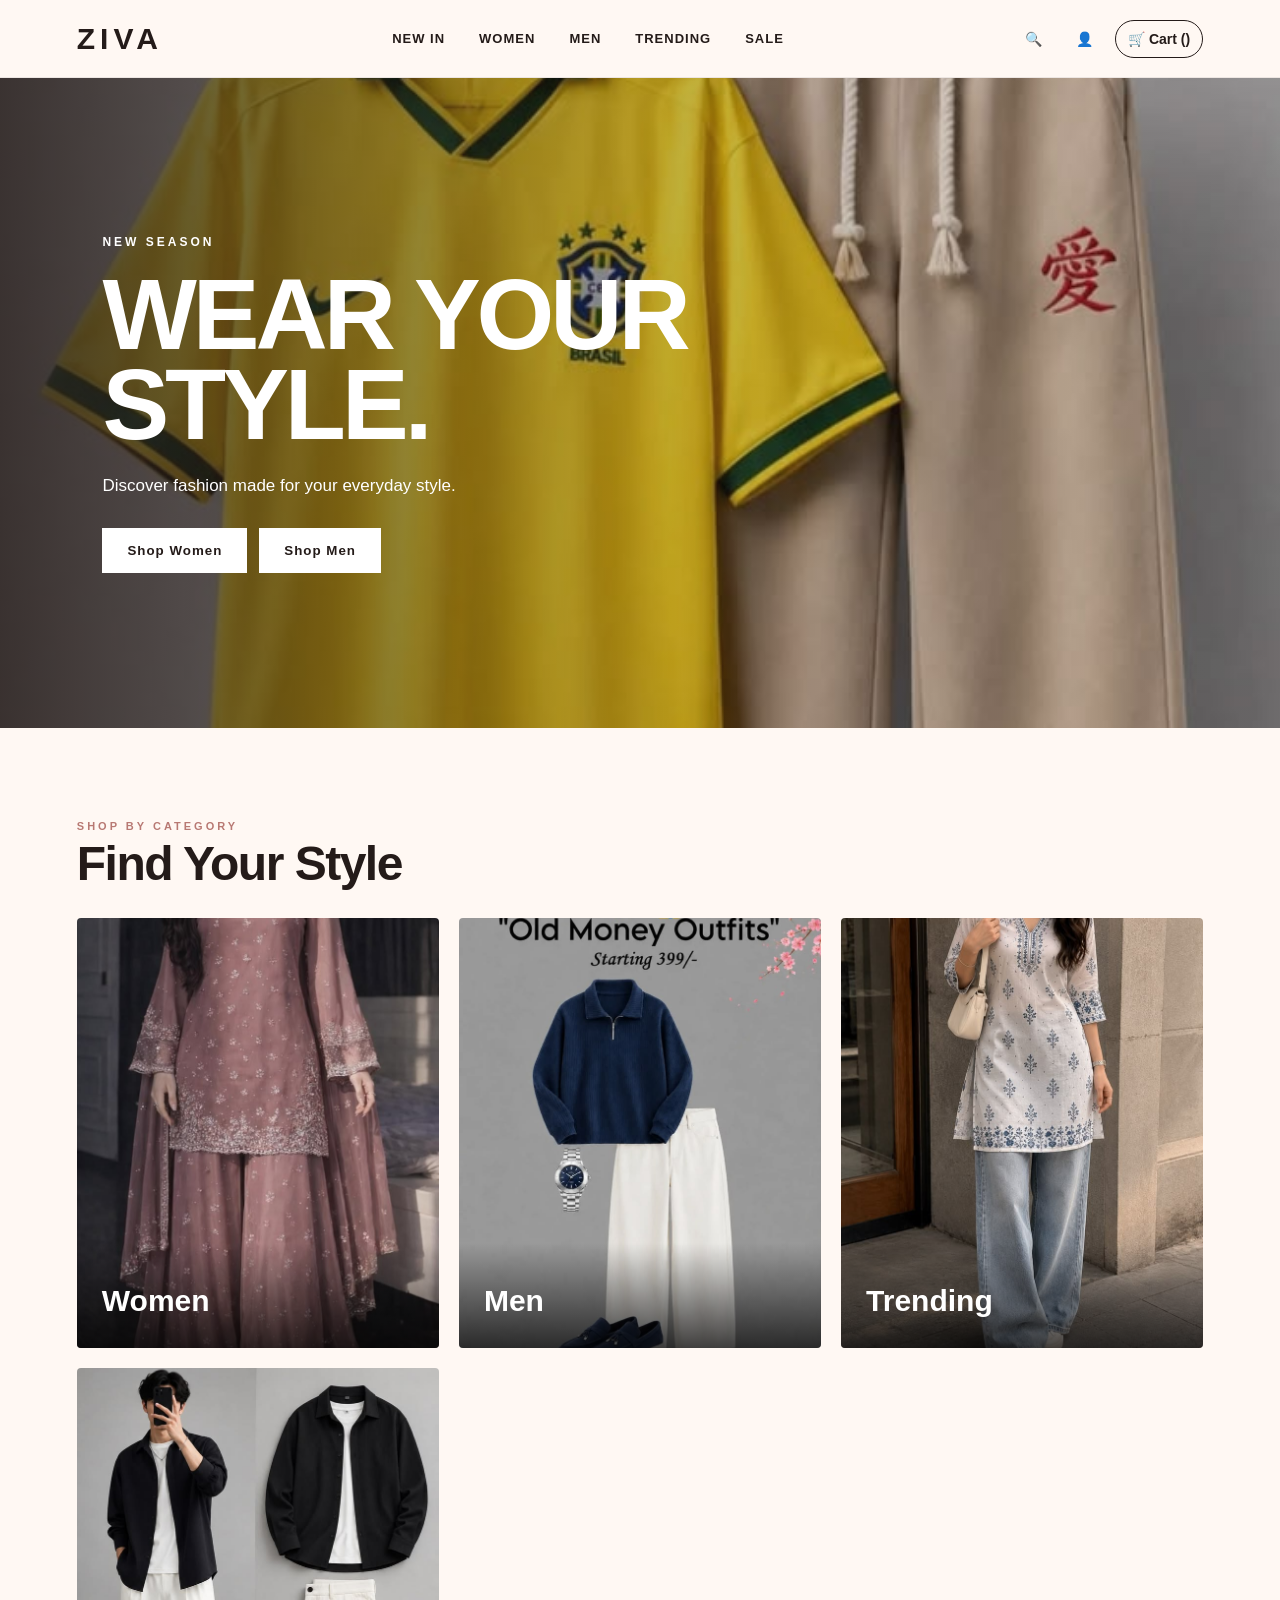
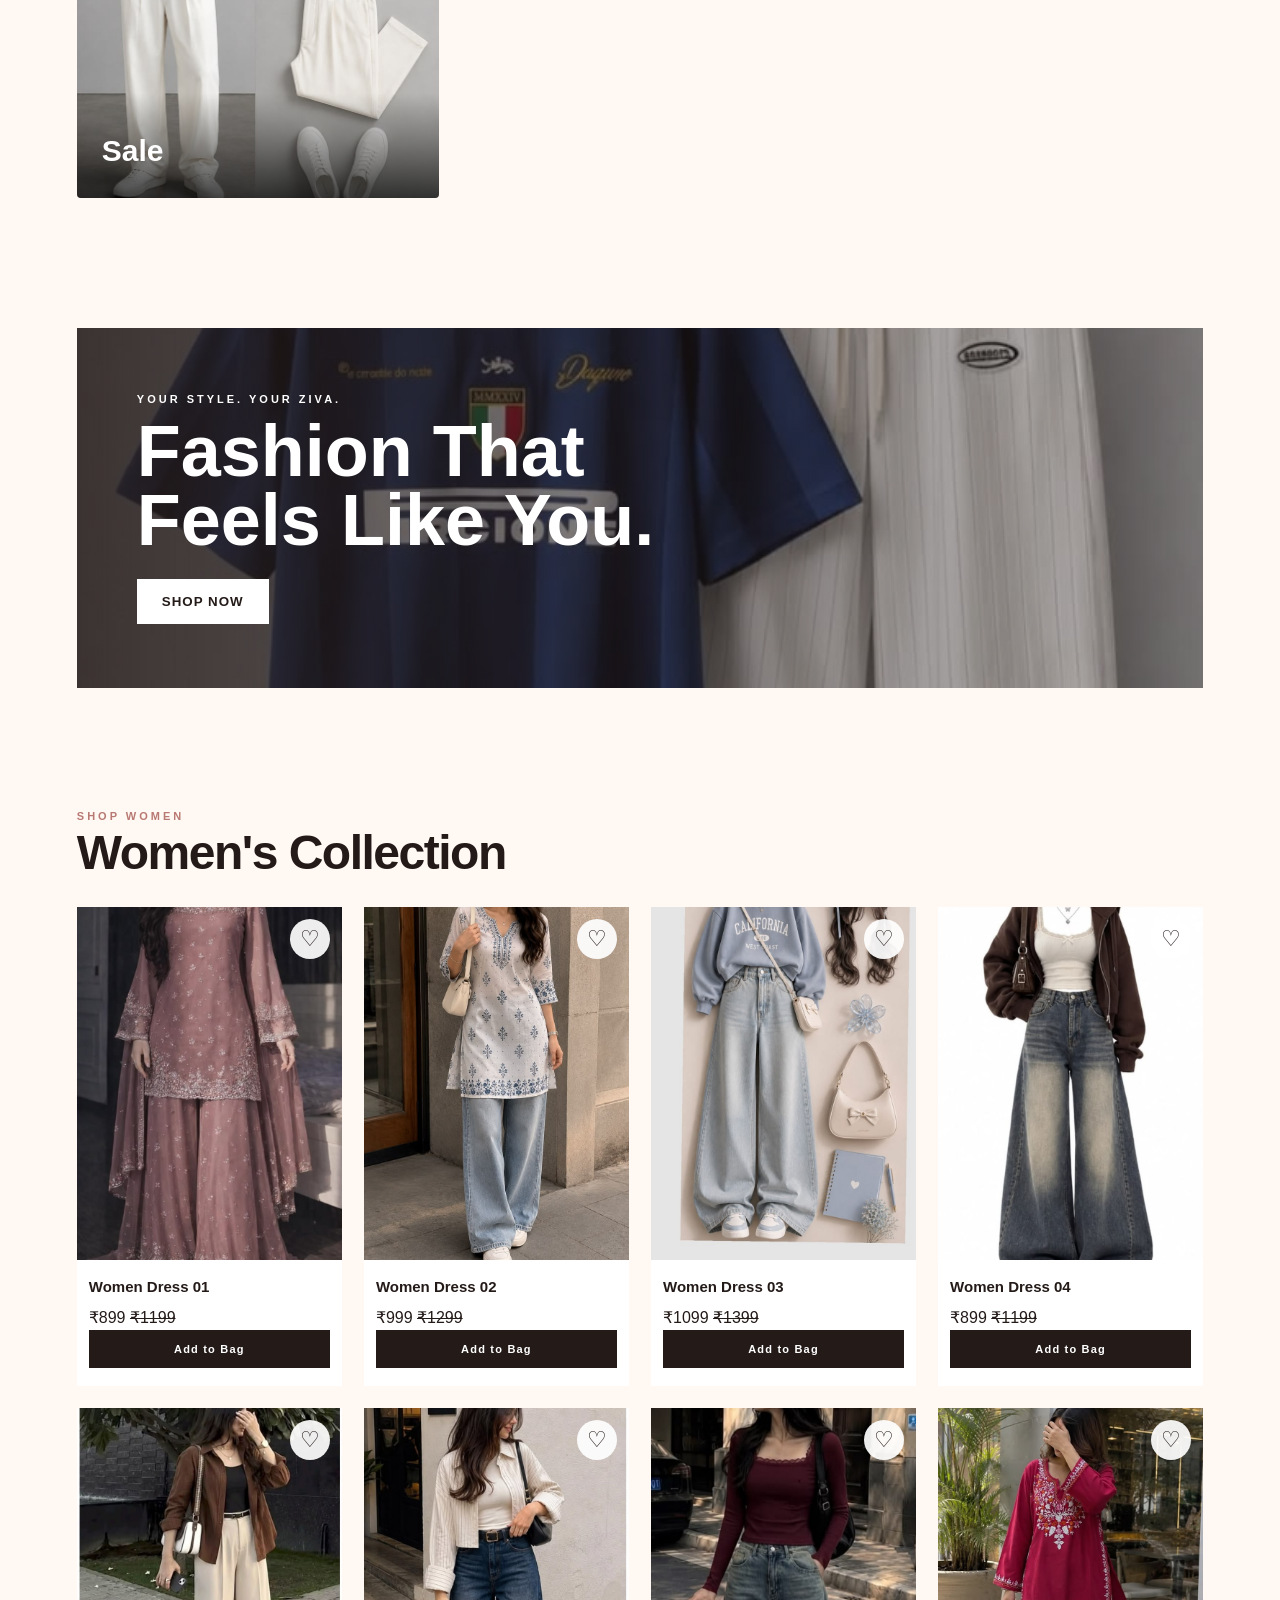
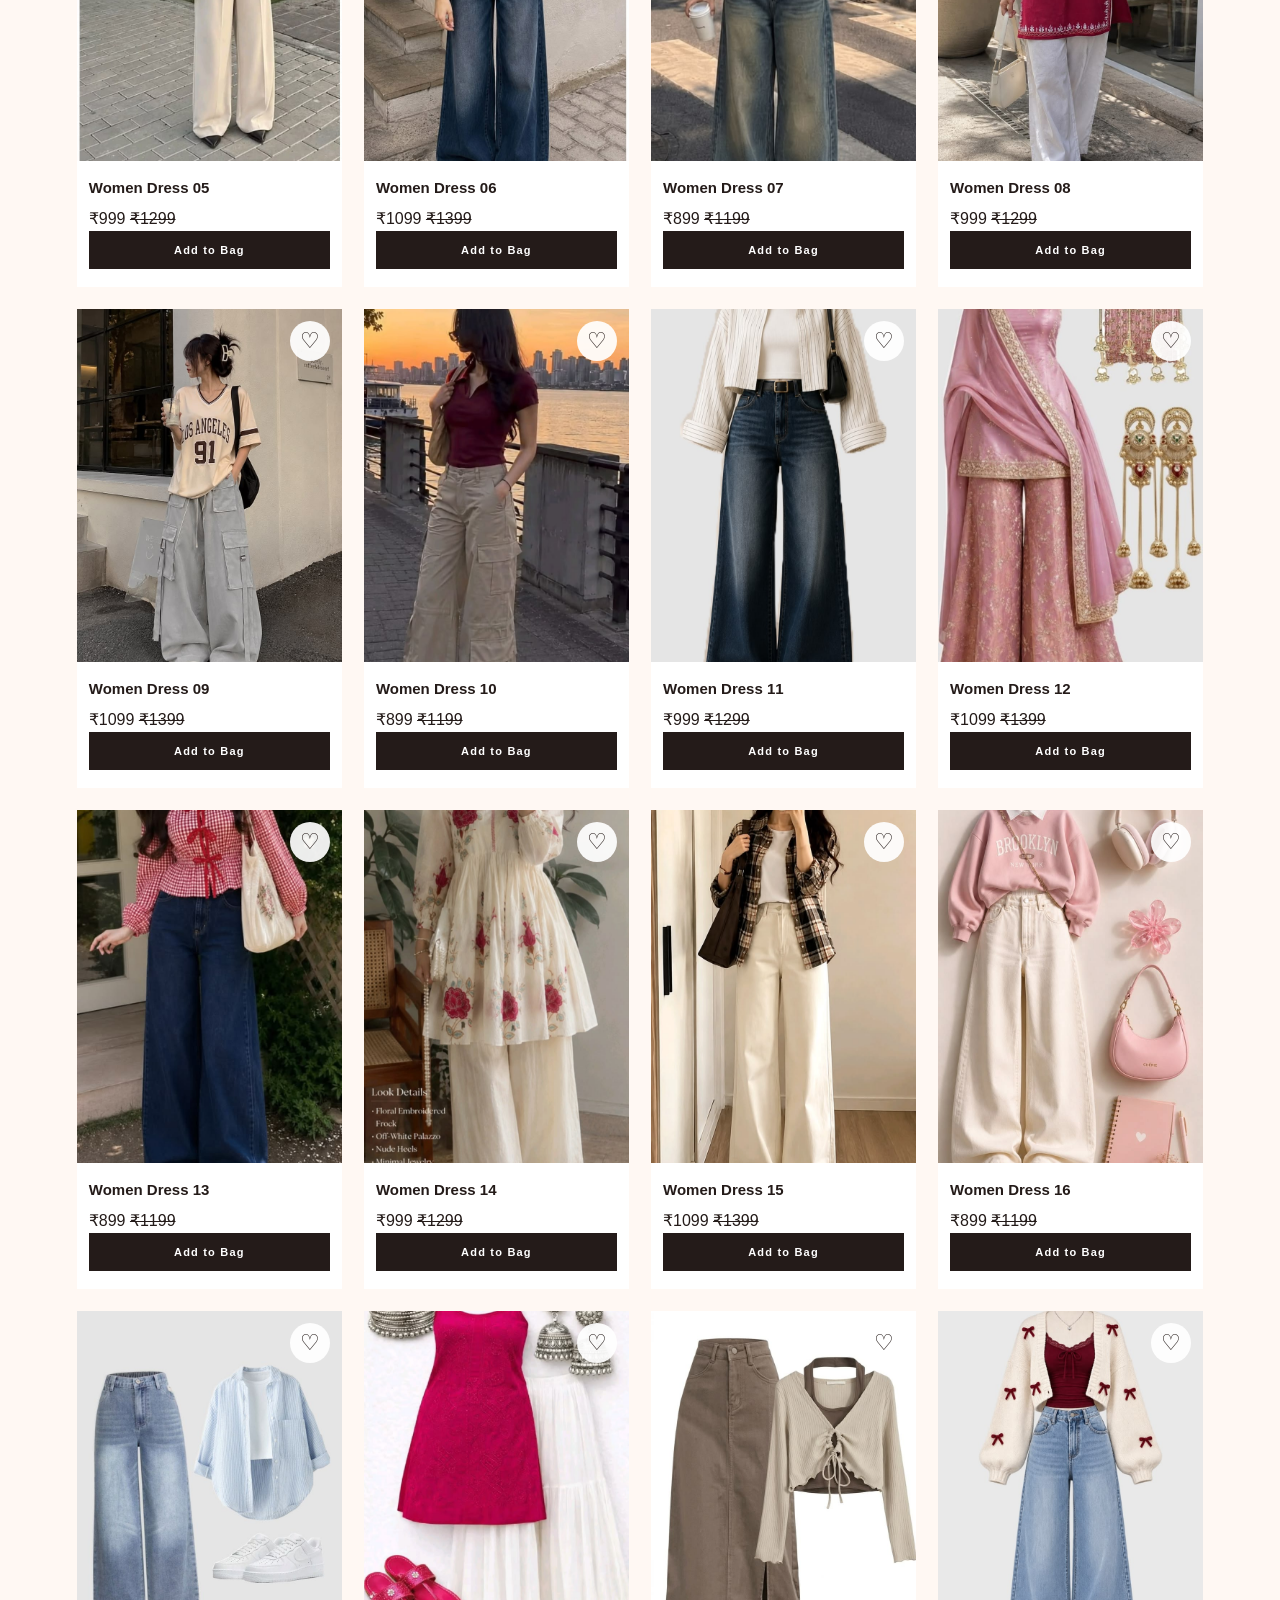
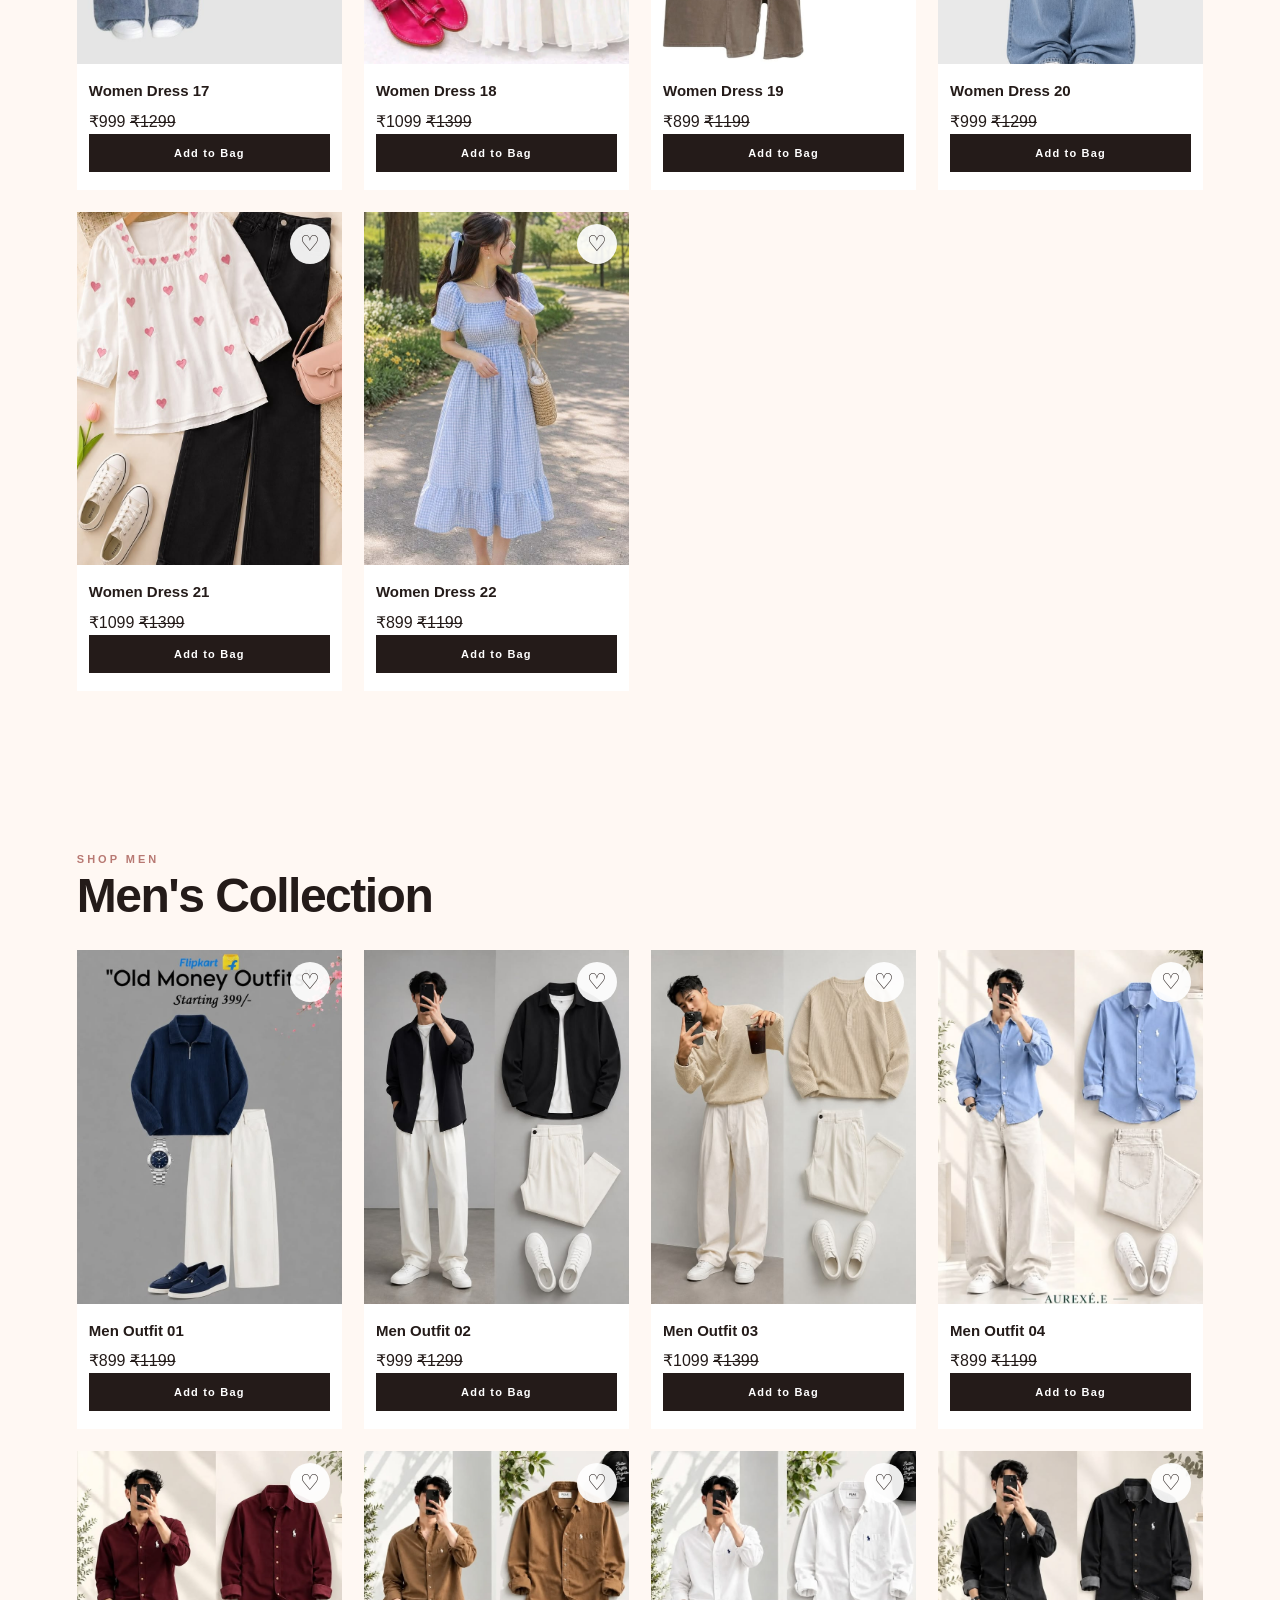
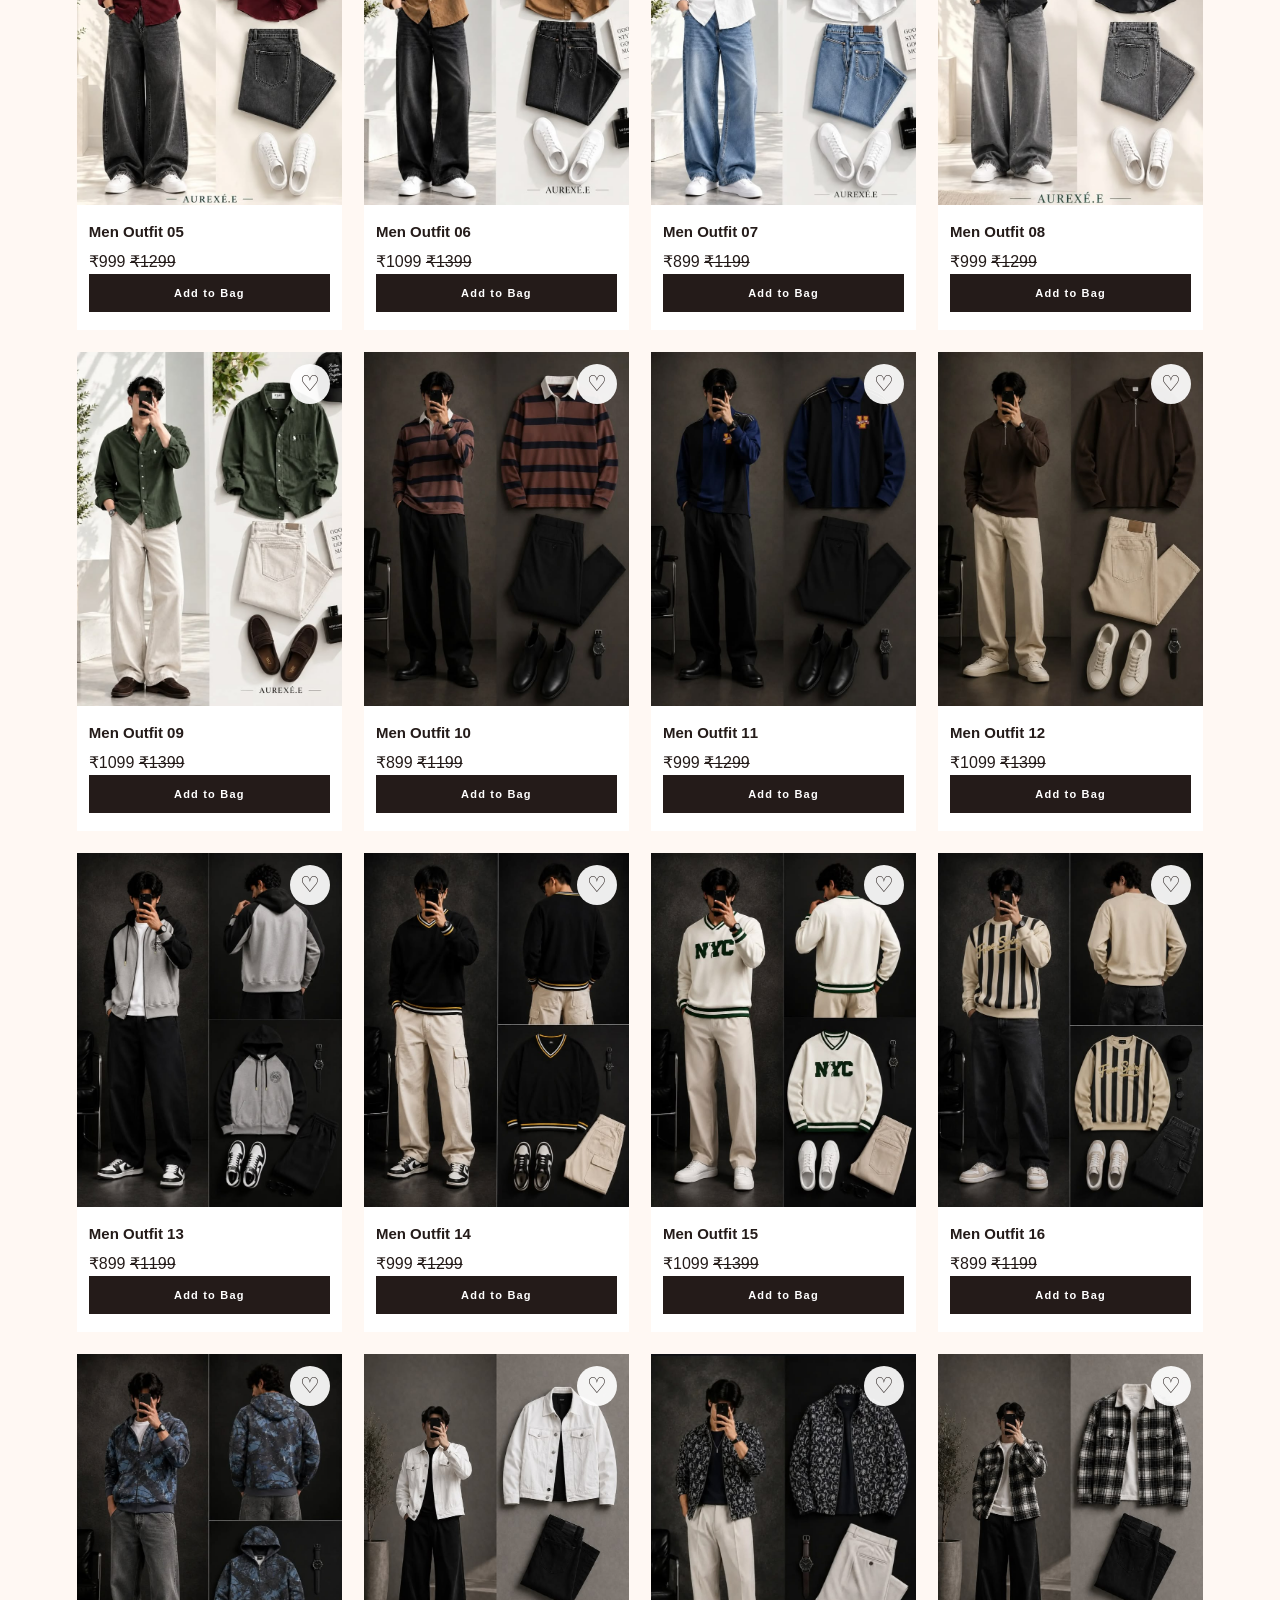
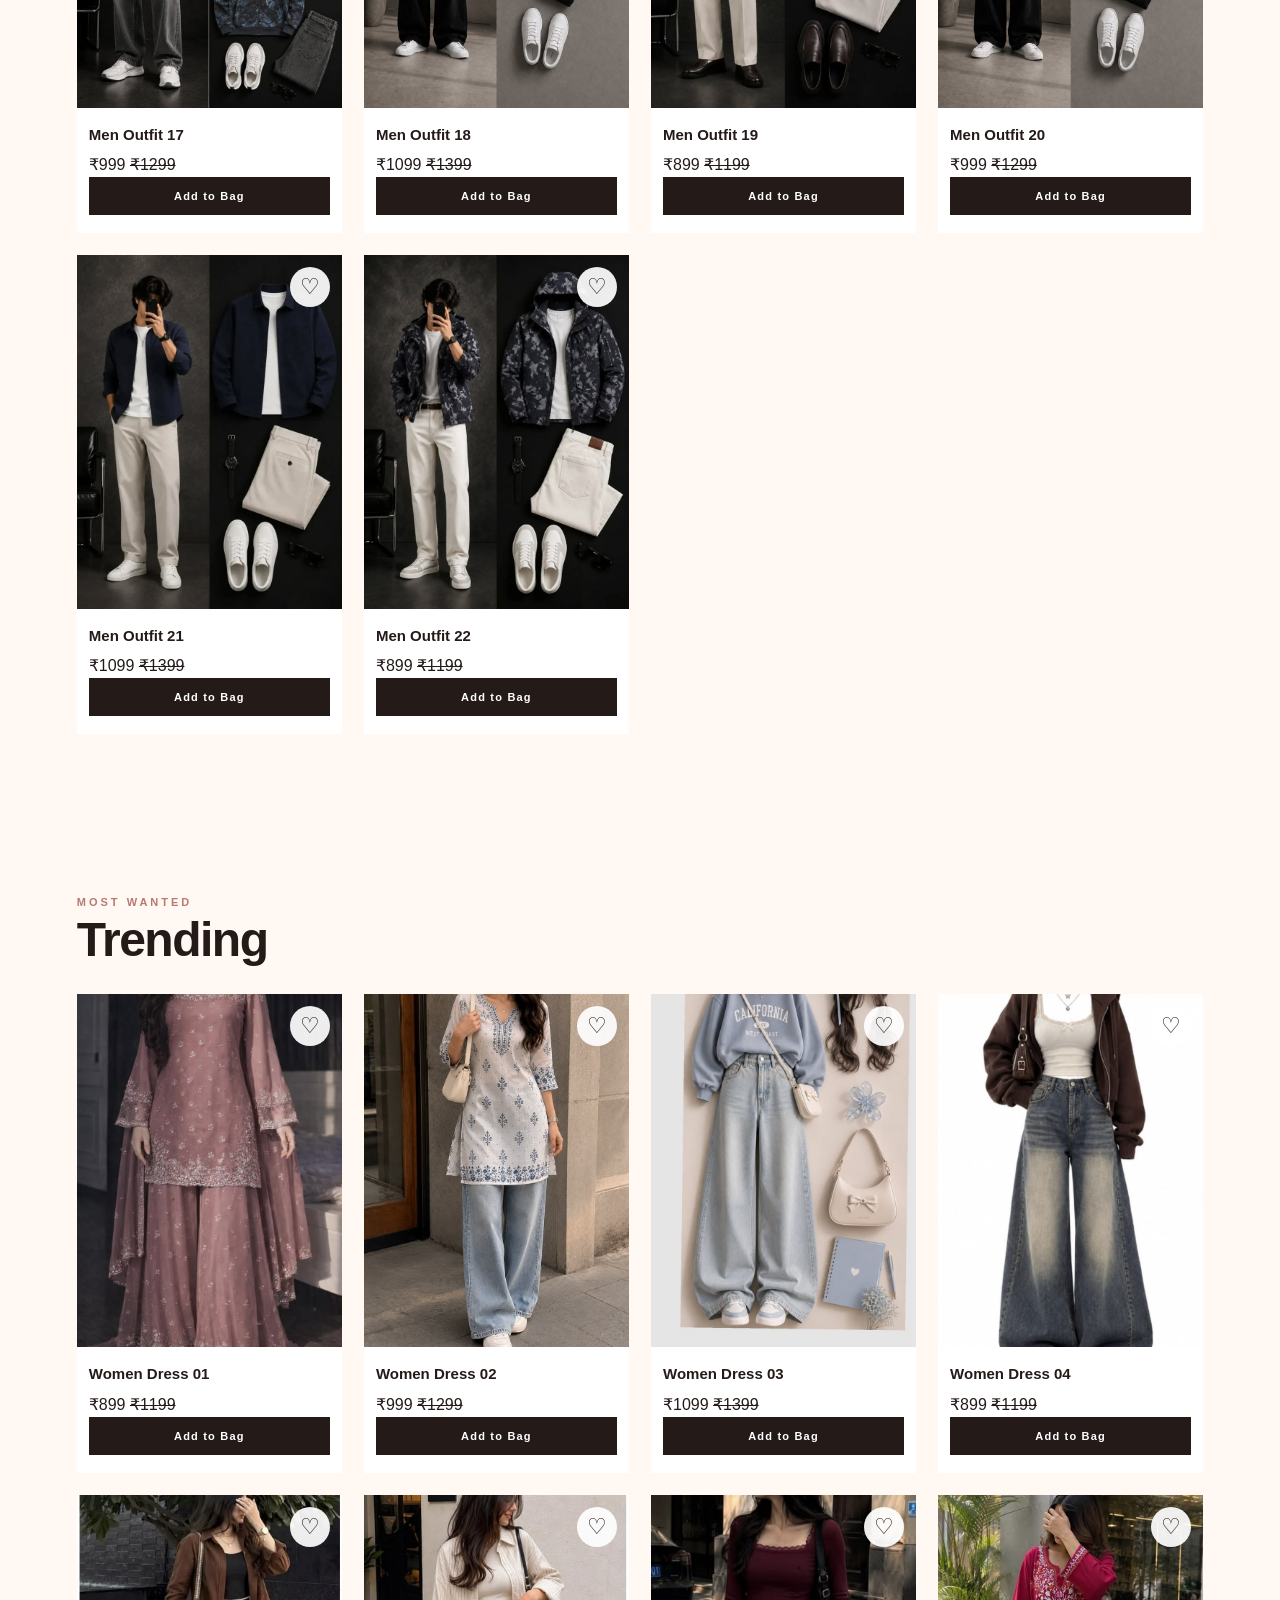
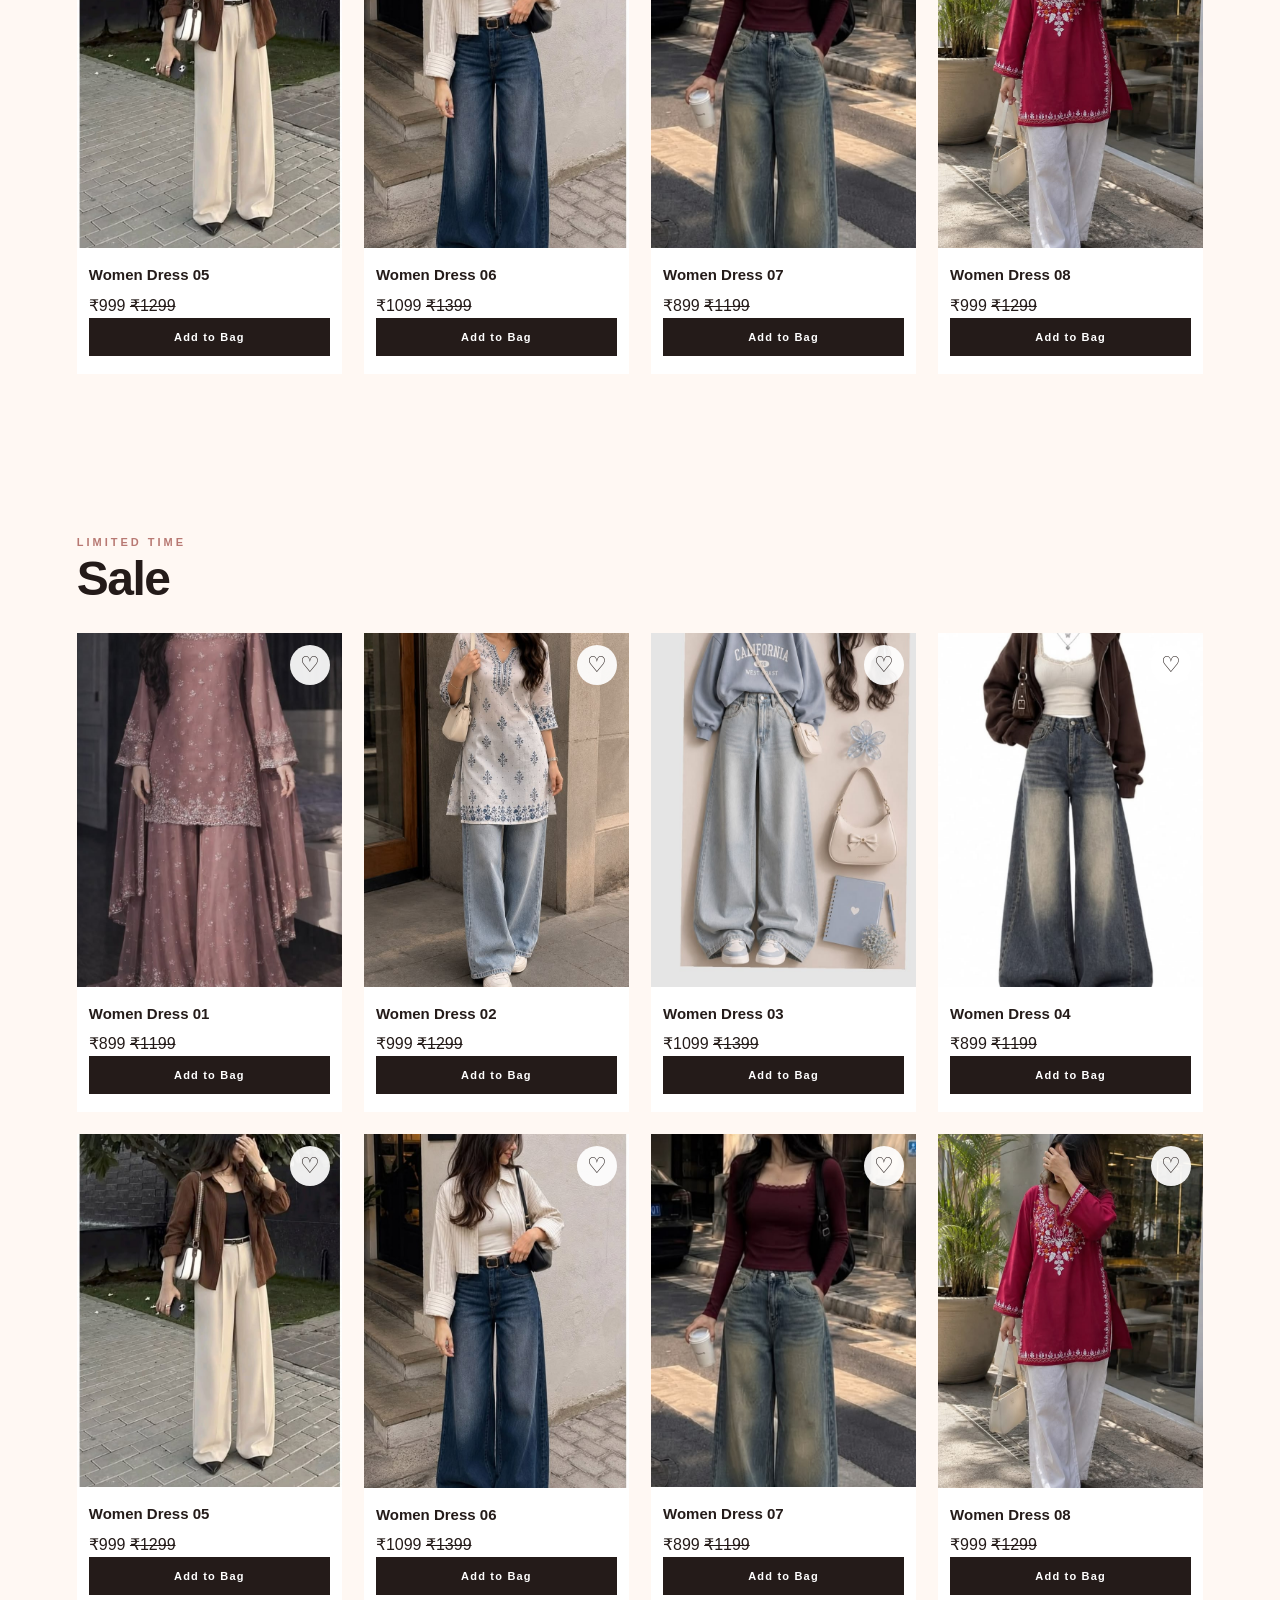
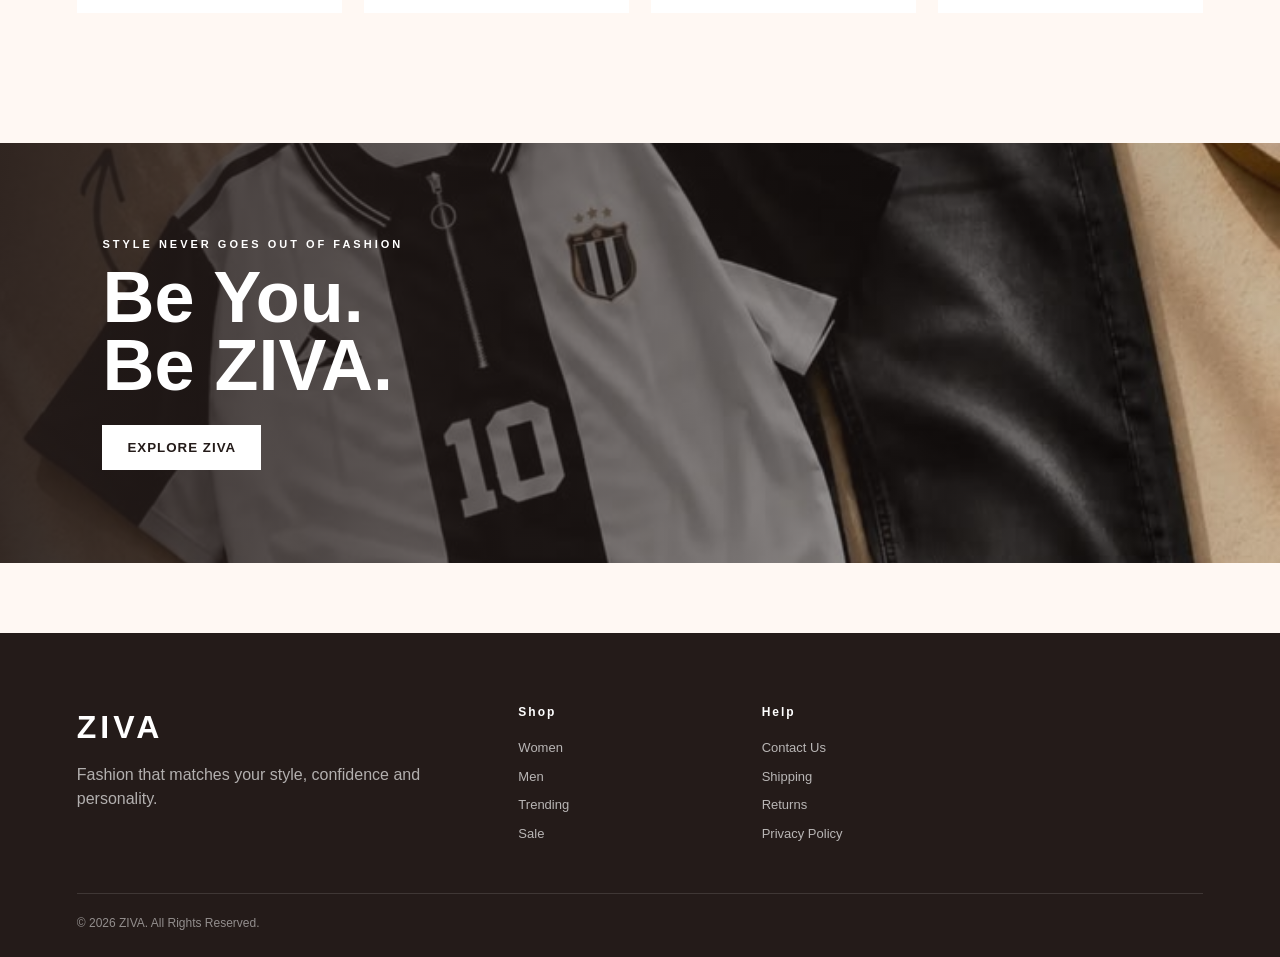
==== commit ad7baa40: "Add files via upload" ====
--- a/index.html
+++ b/index.html
@@ -1,1328 +1,1129 @@
-<!DOCTYPE html><html lang="en">
+<!DOCTYPE html>
+<html lang="en">
 <head>
     <meta charset="UTF-8">
-    <meta name="viewport" content="width=device-width, initial-scale=1.0"><title>ZIVA | Fashion Store</title>
-
-<link rel="stylesheet" href="style.css">
-
-<link
-    rel="stylesheet"
-    href="https://cdnjs.cloudflare.com/ajax/libs/font-awesome/6.5.2/css/all.min.css"
->
-
-</head><body><!-- =====================================================
-     MOBILE TOP BAR
-===================================================== --><div class="ziva-mobile-top"><div class="ziva-mobile-brand">
-    <a href="index.html">ZIVA</a>
+    <meta name="viewport" content="width=device-width, initial-scale=1.0">
+
+    <title>ZIVA | Fashion Store</title>
+
+    <link rel="stylesheet" href="style.css">
+</head>
+
+<body>
+
+<!-- =========================================================
+     MOBILE TOP
+========================================================= -->
+
+<div class="ziva-mobile-top">
+
+    <div class="ziva-mobile-brand">
+        <a href="index.html">ZIVA</a>
+    </div>
+
+    <div class="ziva-mobile-actions">
+
+        <button class="icon-btn" onclick="openSearch()" aria-label="Search">
+            🔍
+        </button>
+
+        <button class="icon-btn" onclick="openAccount()" aria-label="Account">
+            👤
+        </button>
+
+        <button class="icon-btn" onclick="openCart()" aria-label="Cart">
+            🛒
+        </button>
+
+    </div>
+
 </div>
 
-<div class="ziva-mobile-actions">
-
-    <button onclick="openSearch()" aria-label="Search">
-        <i class="fa-solid fa-magnifying-glass"></i>
+
+<!-- =========================================================
+     MOBILE SEARCH
+========================================================= -->
+
+<div class="ziva-mobile-search">
+
+    <input
+        type="text"
+        id="mobileSearchInput"
+        placeholder="Search fashion..."
+        oninput="searchProducts(this.value)"
+    >
+
+    <button onclick="searchProducts(document.getElementById('mobileSearchInput').value)">
+        🔍
     </button>
 
-    <button onclick="openAccount()" aria-label="Account">
-        <i class="fa-regular fa-user"></i>
+</div>
+
+
+<!-- =========================================================
+     DELIVERY BAR
+========================================================= -->
+
+<div class="ziva-delivery-bar">
+    🚚 Free Delivery on Selected Orders
+</div>
+
+
+<!-- =========================================================
+     DESKTOP HEADER
+========================================================= -->
+
+<header class="header">
+
+    <div class="logo">
+        <a href="index.html">ZIVA</a>
+    </div>
+
+    <nav class="nav">
+
+        <a href="#new-in">New In</a>
+        <a href="#womens-section">Women</a>
+        <a href="#mens-section">Men</a>
+        <a href="#trending-section">Trending</a>
+        <a href="#sale-section">Sale</a>
+
+    </nav>
+
+    <div class="header-actions">
+
+        <button class="icon-btn" onclick="openSearch()" aria-label="Search">
+            🔍
+        </button>
+
+        <button class="icon-btn" onclick="openAccount()" aria-label="Account">
+            👤
+        </button>
+
+        <button class="cart-btn" onclick="openCart()">
+            🛒 Cart (<span id="cartCount">0</span>)
+        </button>
+
+    </div>
+
+</header>
+
+
+<!-- =========================================================
+     MOBILE CATEGORIES
+========================================================= -->
+
+<div class="ziva-mobile-categories">
+
+    <a href="#womens-section" class="mobile-category-icon">
+        <span>👗</span>
+        <small>Women</small>
+    </a>
+
+    <a href="#mens-section" class="mobile-category-icon">
+        <span>👔</span>
+        <small>Men</small>
+    </a>
+
+    <a href="#trending-section" class="mobile-category-icon">
+        <span>🔥</span>
+        <small>Trending</small>
+    </a>
+
+    <a href="#sale-section" class="mobile-category-icon">
+        <span>🏷️</span>
+        <small>Sale</small>
+    </a>
+
+</div>
+
+
+<!-- =========================================================
+     HERO
+========================================================= -->
+
+<section class="hero" id="new-in">
+
+    <div class="hero-content">
+
+        <p class="hero-small">
+            NEW SEASON
+        </p>
+
+        <h1>
+            WEAR YOUR STYLE.
+        </h1>
+
+        <p>
+            Discover fashion made for your everyday style.
+        </p>
+
+        <div class="hero-buttons">
+
+            <button onclick="document.getElementById('womens-section').scrollIntoView({behavior:'smooth'})">
+                Shop Women
+            </button>
+
+            <button onclick="document.getElementById('mens-section').scrollIntoView({behavior:'smooth'})">
+                Shop Men
+            </button>
+
+        </div>
+
+    </div>
+
+</section>
+
+
+<!-- =========================================================
+     MOBILE QUICK ACTIONS
+========================================================= -->
+
+<div class="ziva-mobile-quick">
+
+    <a href="#womens-section">
+        <span>👗</span>
+        Women
+    </a>
+
+    <a href="#mens-section">
+        <span>👔</span>
+        Men
+    </a>
+
+    <a href="#trending-section">
+        <span>🔥</span>
+        Trending
+    </a>
+
+</div>
+
+
+<!-- =========================================================
+     CATEGORIES
+========================================================= -->
+
+<section class="categories-section">
+
+    <div class="section-heading">
+
+        <div>
+            <p>SHOP BY CATEGORY</p>
+            <h2>Find Your Style</h2>
+        </div>
+
+        <a href="#womens-section" class="mobile-section-link">
+            View All
+        </a>
+
+    </div>
+
+
+    <div class="category-grid">
+
+        <a href="#womens-section" class="category-card">
+
+            <img src="images/women-dress1.jpg.jpeg" alt="Women Fashion">
+
+            <div class="category-overlay">
+                <h3>Women</h3>
+            </div>
+
+        </a>
+
+
+        <a href="#mens-section" class="category-card">
+
+            <img src="images/dress1.jpg.jpeg" alt="Men Fashion">
+
+            <div class="category-overlay">
+                <h3>Men</h3>
+            </div>
+
+        </a>
+
+
+        <a href="#trending-section" class="category-card">
+
+            <img src="images/women-dress2.jpg.jpeg" alt="Trending Fashion">
+
+            <div class="category-overlay">
+                <h3>Trending</h3>
+            </div>
+
+        </a>
+
+
+        <a href="#sale-section" class="category-card">
+
+            <img src="images/dress2.jpg.jpeg" alt="Sale Fashion">
+
+            <div class="category-overlay">
+                <h3>Sale</h3>
+            </div>
+
+        </a>
+
+    </div>
+
+</section>
+
+
+<!-- =========================================================
+     FASHION BANNER
+========================================================= -->
+
+<section class="ziva-fashion-banner">
+
+    <div class="banner-content">
+
+        <p>YOUR STYLE. YOUR ZIVA.</p>
+
+        <h2>
+            Fashion That<br>
+            Feels Like You.
+        </h2>
+
+        <button onclick="document.getElementById('womens-section').scrollIntoView({behavior:'smooth'})">
+            SHOP NOW
+        </button>
+
+    </div>
+
+</section>
+
+
+<!-- =========================================================
+     WOMEN
+========================================================= -->
+
+<section class="products-section" id="womens-section">
+
+    <div class="section-heading">
+
+        <div>
+            <p>SHOP WOMEN</p>
+            <h2>Women's Collection</h2>
+        </div>
+
+        <a href="#womens-section" class="mobile-section-link">
+            View All
+        </a>
+
+    </div>
+
+
+    <div class="product-grid" id="womenProducts"></div>
+
+</section>
+
+
+<!-- =========================================================
+     MEN
+========================================================= -->
+
+<section class="products-section" id="mens-section">
+
+    <div class="section-heading">
+
+        <div>
+            <p>SHOP MEN</p>
+            <h2>Men's Collection</h2>
+        </div>
+
+        <a href="#mens-section" class="mobile-section-link">
+            View All
+        </a>
+
+    </div>
+
+
+    <div class="product-grid" id="menProducts"></div>
+
+</section>
+
+
+<!-- =========================================================
+     TRENDING
+========================================================= -->
+
+<section class="products-section" id="trending-section">
+
+    <div class="section-heading">
+
+        <div>
+            <p>MOST WANTED</p>
+            <h2>Trending</h2>
+        </div>
+
+        <a href="#trending-section" class="mobile-section-link">
+            View All
+        </a>
+
+    </div>
+
+
+    <div class="product-grid" id="trendingProducts"></div>
+
+</section>
+
+
+<!-- =========================================================
+     SALE
+========================================================= -->
+
+<section class="products-section" id="sale-section">
+
+    <div class="section-heading">
+
+        <div>
+            <p>LIMITED TIME</p>
+            <h2>Sale</h2>
+        </div>
+
+        <a href="#sale-section" class="mobile-section-link">
+            View All
+        </a>
+
+    </div>
+
+
+    <div class="product-grid" id="saleProducts"></div>
+
+</section>
+
+
+<!-- =========================================================
+     FINAL BANNER
+========================================================= -->
+
+<section class="banner-section">
+
+    <div class="banner-content">
+
+        <p>STYLE NEVER GOES OUT OF FASHION</p>
+
+        <h2>
+            Be You.<br>
+            Be ZIVA.
+        </h2>
+
+        <button onclick="window.scrollTo({top:0, behavior:'smooth'})">
+            EXPLORE ZIVA
+        </button>
+
+    </div>
+
+</section>
+
+
+<!-- =========================================================
+     FOOTER
+========================================================= -->
+
+<footer class="footer">
+
+    <div class="footer-grid">
+
+        <div class="footer-brand">
+
+            <h2>ZIVA</h2>
+
+            <p>
+                Fashion that matches your style,
+                confidence and personality.
+            </p>
+
+        </div>
+
+
+        <div class="footer-links">
+
+            <h3>Shop</h3>
+
+            <a href="#womens-section">Women</a>
+            <a href="#mens-section">Men</a>
+            <a href="#trending-section">Trending</a>
+            <a href="#sale-section">Sale</a>
+
+        </div>
+
+
+        <div class="footer-links">
+
+            <h3>Help</h3>
+
+            <a href="#">Contact Us</a>
+            <a href="#">Shipping</a>
+            <a href="#">Returns</a>
+            <a href="#">Privacy Policy</a>
+
+        </div>
+
+    </div>
+
+
+    <div class="footer-bottom">
+        © 2026 ZIVA. All Rights Reserved.
+    </div>
+
+</footer>
+
+
+<!-- =========================================================
+     MOBILE BOTTOM NAV
+========================================================= -->
+
+<nav class="ziva-bottom-nav">
+
+    <a href="index.html" class="ziva-bottom-item">
+
+        <span class="bottom-icon">⌂</span>
+        <small>Home</small>
+
+    </a>
+
+
+    <a href="#womens-section" class="ziva-bottom-item">
+
+        <span class="bottom-icon">👗</span>
+        <small>Women</small>
+
+    </a>
+
+
+    <a href="#mens-section" class="ziva-bottom-item">
+
+        <span class="bottom-icon">👔</span>
+        <small>Men</small>
+
+    </a>
+
+
+    <a href="#trending-section" class="ziva-bottom-item">
+
+        <span class="bottom-icon">🔥</span>
+        <small>Trending</small>
+
+    </a>
+
+
+    <button class="ziva-bottom-item cart-bottom-item" onclick="openCart()">
+
+        <span class="bottom-icon">
+            🛒
+            <b id="mobileCartCount">0</b>
+        </span>
+
+        <small>Cart</small>
+
     </button>
 
-</div>
-
-</div><!-- =====================================================
-     MOBILE SEARCH
-===================================================== --><div class="ziva-mobile-search"><button onclick="openSearch()">
-
-    <i class="fa-solid fa-magnifying-glass"></i>
-
-    <span>Search ZIVA products</span>
-
-</button>
-
-</div><!-- =====================================================
-     DELIVERY
-===================================================== --><div class="ziva-delivery-bar"><div>
-
-    <i class="fa-solid fa-location-dot"></i>
-
-    <span>
-        Deliver to
-        <strong>India</strong>
-    </span>
-
-</div>
-
-<span class="delivery-arrow">›</span>
-
-</div><!-- =====================================================
-     DESKTOP HEADER
-===================================================== --><header class="header"><a href="index.html" class="logo">
-    ZIVA
-</a>
-
-<nav class="nav">
-
-    <a href="#new-in">New In</a>
-
-    <a href="#mens-section">Men</a>
-
-    <a href="#trending-section">Trending</a>
-
-    <a href="#sale-section">Sale</a>
-
 </nav>
 
-<div class="header-actions">
-
-    <button
-        class="icon-btn"
-        onclick="openSearch()"
-    >
-        ⌕
-    </button>
-
-    <button
-        class="icon-btn"
-        id="accountButton"
-        onclick="openAccount()"
-    >
-        👤 Login
-    </button>
-
-    <button
-        class="cart-btn"
-        id="cartButton"
-        onclick="openCart()"
-    >
-        🛍 Cart
-        <span id="cartCount">0</span>
-    </button>
-
-</div>
-
-</header><!-- =====================================================
-     MOBILE CATEGORY BAR
-===================================================== --><div class="ziva-mobile-categories"><a href="#new-in">
-
-    <div class="mobile-category-icon">✦</div>
-
-    <span>New In</span>
-
-</a>
-
-<a href="#mens-section">
-
-    <div class="mobile-category-icon">👕</div>
-
-    <span>Men</span>
-
-</a>
-
-<a href="#trending-section">
-
-    <div class="mobile-category-icon">♡</div>
-
-    <span>Trending</span>
-
-</a>
-
-<a href="#sale-section">
-
-    <div class="mobile-category-icon">%</div>
-
-    <span>Sale</span>
-
-</a>
-
-<a href="#categories">
-
-    <div class="mobile-category-icon">⋮</div>
-
-    <span>More</span>
-
-</a>
-
-</div><!-- =====================================================
-     HERO
-===================================================== --><section class="hero" id="new-in"><div class="hero-content">
-
-    <p class="hero-small">
-        ZIVA • NEW SEASON
-    </p>
-
-    <h1>
-        STYLE<br>
-        YOUR WAY
-    </h1>
-
-    <p>
-        Discover your next favourite look with ZIVA.
-    </p>
-
-    <div class="hero-buttons">
-
-        <button
-            onclick="
-            document.getElementById('mens-section')
-            .scrollIntoView({behavior:'smooth'})
-            "
-        >
-            SHOP MEN
-        </button>
-
-        <button
-            onclick="
-            document.getElementById('trending-section')
-            .scrollIntoView({behavior:'smooth'})
-            "
-        >
-            TRENDING
-        </button>
-
-    </div>
-
-</div>
-
-</section><!-- =====================================================
-     MOBILE QUICK ACTIONS
-===================================================== --><section class="ziva-mobile-quick"><a href="#mens-section">
-
-    <span>👕</span>
-
-    <strong>Men's Fashion</strong>
-
-    <small>Explore →</small>
-
-</a>
-
-<a href="#trending-section">
-
-    <span>🔥</span>
-
-    <strong>Trending</strong>
-
-    <small>Shop Now →</small>
-
-</a>
-
-<a href="#sale-section">
-
-    <span>%</span>
-
-    <strong>ZIVA Sale</strong>
-
-    <small>View Deals →</small>
-
-</a>
-
-</section><!-- =====================================================
-     CATEGORY
-===================================================== --><section
-    class="categories-section"
-    id="categories"
-><div class="section-heading">
-
-    <p>EXPLORE ZIVA</p>
-
-    <h2>Shop By Category</h2>
-
-</div>
-
-<div class="category-grid">
-
-    <div
-        class="category-card"
-        onclick="
-        document.getElementById('mens-section')
-        .scrollIntoView({behavior:'smooth'})
-        "
-    >
-
-        <img
-            src="images/men-outfit.jpeg"
-            alt="ZIVA Men Fashion"
-        >
-
-        <div class="category-overlay">
-
-            <h3>Men</h3>
-
-            <span>Shop Now →</span>
-
-        </div>
-
-    </div>
-
-
-    <div
-        class="category-card"
-        onclick="
-        document.getElementById('trending-section')
-        .scrollIntoView({behavior:'smooth'})
-        "
-    >
-
-        <img
-            src="images/WhatsApp Image 2026-10-03 at 9.58.48 PM (1).jpeg"
-            alt="ZIVA Trending"
-        >
-
-        <div class="category-overlay">
-
-            <h3>Trending</h3>
-
-            <span>Explore →</span>
-
-        </div>
-
-    </div>
-
-
-    <div
-        class="category-card"
-        onclick="
-        document.getElementById('sale-section')
-        .scrollIntoView({behavior:'smooth'})
-        "
-    >
-
-        <img
-            src="images/WhatsApp Image 2026-10-03 at 9.58.39 PM.jpeg"
-            alt="ZIVA Sale"
-        >
-
-        <div class="category-overlay">
-
-            <h3>Sale</h3>
-
-            <span>Shop Now →</span>
-
-        </div>
-
-    </div>
-
-</div>
-
-</section><!-- =====================================================
-     FASHION BANNER
-===================================================== --><section class="ziva-fashion-banner"><div>
-
-    <p>ZIVA EDIT</p>
-
-    <h2>
-        THE LOOK<br>
-        EVERYONE WANTS
-    </h2>
-
-    <button
-        onclick="
-        document.getElementById('trending-section')
-        .scrollIntoView({behavior:'smooth'})
-        "
-    >
-        SHOP TRENDING
-    </button>
-
-</div>
-
-</section><!-- =====================================================
-     MEN
-===================================================== --><section
-    class="products-section"
-    id="mens-section"
-><div class="section-heading">
-
-    <p>ZIVA MEN</p>
-
-    <h2>Men's Collection</h2>
-
-    <span class="mobile-section-link">
-        View All →
-    </span>
-
-</div>
-
-<div
-    class="product-grid"
-    id="menProductGrid"
-></div>
-
-</section><!-- =====================================================
-     TRENDING
-===================================================== --><section
-    class="products-section"
-    id="trending-section"
-><div class="section-heading">
-
-    <p>MOST LOVED</p>
-
-    <h2>Trending Now</h2>
-
-    <span class="mobile-section-link">
-        View All →
-    </span>
-
-</div>
-
-<div
-    class="product-grid"
-    id="trendingProductGrid"
-></div>
-
-</section><!-- =====================================================
-     SALE
-===================================================== --><section
-    class="products-section"
-    id="sale-section"
-><div class="section-heading">
-
-    <p>DON'T MISS OUT</p>
-
-    <h2>ZIVA Sale</h2>
-
-    <span class="mobile-section-link">
-        View All →
-    </span>
-
-</div>
-
-<div
-    class="product-grid"
-    id="saleProductGrid"
-></div>
-
-</section><!-- =====================================================
-     FINAL BANNER
-===================================================== --><section class="banner-section"><div class="banner-content">
-
-    <p>ZIVA EXCLUSIVE</p>
-
-    <h2>
-        FIND YOUR<br>
-        PERFECT STYLE
-    </h2>
-
-    <button
-        onclick="
-        document.getElementById('mens-section')
-        .scrollIntoView({behavior:'smooth'})
-        "
-    >
-        SHOP NOW
-    </button>
-
-</div>
-
-</section><!-- =====================================================
-     FOOTER
-===================================================== --><footer class="footer"><div class="footer-grid">
-
-    <div class="footer-brand">
-
-        <h2>ZIVA</h2>
-
-        <p>
-            Fashion that feels like you.
-        </p>
-
-    </div>
-
-
-    <div class="footer-links">
-
-        <h3>SHOP</h3>
-
-        <a href="#mens-section">Men</a>
-
-        <a href="#trending-section">Trending</a>
-
-        <a href="#sale-section">Sale</a>
-
-    </div>
-
-
-    <div class="footer-links">
-
-        <h3>HELP</h3>
-
-        <a href="contact.html">Contact</a>
-
-        <a href="about.html">About Us</a>
-
-        <a href="privacy.html">Privacy Policy</a>
-
-        <a href="terms.html">
-            Terms & Conditions
-        </a>
-
-    </div>
-
-
-    <div class="footer-links">
-
-        <h3>ACCOUNT</h3>
-
-        <a href="login.html">
-            Login / Sign Up
-        </a>
-
-        <a href="cart.html">
-            My Cart
-        </a>
-
-        <a href="my-orders.html">
-            My Orders
-        </a>
-
-    </div>
-
-</div>
-
-
-<div class="footer-bottom">
-
-    <p>
-        © 2026 ZIVA. All Rights Reserved.
-    </p>
-
-</div>
-
-</footer><!-- =====================================================
-     MOBILE BOTTOM NAV
-===================================================== --><nav class="ziva-bottom-nav"><a
-    href="index.html"
-    class="ziva-bottom-item active"
-    id="zivaMobileHome"
->
-
-    <span class="bottom-icon">
-        <i class="fa-solid fa-house"></i>
-    </span>
-
-    <span>Home</span>
-
-</a>
-
-
-<a
-    href="#categories"
-    class="ziva-bottom-item"
-    id="zivaMobileCategories"
->
-
-    <span class="bottom-icon">
-        <i class="fa-solid fa-table-cells"></i>
-    </span>
-
-    <span>Categories</span>
-
-</a>
-
-
-<a
-    href="javascript:void(0)"
-    class="ziva-bottom-item"
-    id="zivaMobileWishlist"
->
-
-    <span class="bottom-icon">
-
-        <i class="fa-regular fa-heart"></i>
-
-    </span>
-
-    <span>Wishlist</span>
-
-</a>
-
-
-<a
-    href="javascript:void(0)"
-    class="ziva-bottom-item"
-    id="zivaMobileAccount"
->
-
-    <span class="bottom-icon">
-
-        <i class="fa-regular fa-user"></i>
-
-    </span>
-
-    <span>Account</span>
-
-</a>
-
-
-<a
-    href="javascript:void(0)"
-    class="ziva-bottom-item cart-bottom-item"
-    id="zivaMobileCart"
->
-
-    <span class="bottom-icon">
-
-        <i class="fa-solid fa-bag-shopping"></i>
-
-        <b id="zivaMobileCartCount">
-            0
-        </b>
-
-    </span>
-
-    <span>Cart</span>
-
-</a>
-
-</nav><!-- =====================================================
+
+<!-- =========================================================
      PRODUCT DATABASE
-===================================================== --><script>
+========================================================= -->
+
+<script>
 
 window.zivaProducts = [
 
-    {
-        id:"men-01",
-        name:"ZIVA Men Look 01",
-        price:999,
-        oldPrice:1299,
-        image:"images/men-outfit.jpeg",
-        category:"Men"
-    },
-
-    {
-        id:"men-02",
-        name:"ZIVA Men Look 02",
-        price:899,
-        oldPrice:1199,
-        image:"images/WhatsApp Image 2026-10-03 at 9.58.39 PM (1).jpeg",
-        category:"Men"
-    },
-
-    {
-        id:"men-03",
-        name:"ZIVA Men Look 03",
-        price:899,
-        oldPrice:1199,
-        image:"images/WhatsApp Image 2026-10-03 at 9.58.39 PM.jpeg",
-        category:"Men"
-    },
-
-    {
-        id:"men-04",
-        name:"ZIVA Men Look 04",
-        price:999,
-        oldPrice:1299,
-        image:"images/WhatsApp Image 2026-10-03 at 9.58.41 PM.jpeg",
-        category:"Men"
-    },
-
-    {
-        id:"men-05",
-        name:"ZIVA Men Look 05",
-        price:899,
-        oldPrice:1199,
-        image:"images/WhatsApp Image 2026-10-03 at 9.58.42 PM (1).jpeg",
-        category:"Men"
-    },
-
-    {
-        id:"men-06",
-        name:"ZIVA Men Look 06",
-        price:999,
-        oldPrice:1299,
-        image:"images/WhatsApp Image 2026-10-03 at 9.58.42 PM.jpeg",
-        category:"Men"
-    },
-
-    {
-        id:"men-07",
-        name:"ZIVA Men Look 07",
-        price:899,
-        oldPrice:1199,
-        image:"images/WhatsApp Image 2026-10-03 at 9.58.48 PM (1).jpeg",
-        category:"Men"
-    },
-
-    {
-        id:"men-08",
-        name:"ZIVA Men Look 08",
-        price:999,
-        oldPrice:1299,
-        image:"images/WhatsApp Image 2026-10-03 at 9.58.48 PM (2).jpeg",
-        category:"Men"
-    },
-
-    {
-        id:"men-09",
-        name:"ZIVA Men Look 09",
-        price:899,
-        oldPrice:1199,
-        image:"images/WhatsApp Image 2026-10-03 at 9.58.48 PM (3).jpeg",
-        category:"Men"
-    },
-
-    {
-        id:"men-10",
-        name:"ZIVA Men Look 10",
-        price:999,
-        oldPrice:1299,
-        image:"images/WhatsApp Image 2026-10-03 at 9.58.48 PM.jpeg",
-        category:"Men"
-    },
-
-    {
-        id:"men-11",
-        name:"ZIVA Men Look 11",
-        price:899,
-        oldPrice:1199,
-        image:"images/WhatsApp Image 2026-10-03 at 9.58.49 PM (1).jpeg",
-        category:"Men"
-    },
-
-    {
-        id:"men-12",
-        name:"ZIVA Men Look 12",
-        price:999,
-        oldPrice:1299,
-        image:"images/WhatsApp Image 2026-10-03 at 9.58.49 PM.jpeg",
-        category:"Men"
-    },
-
-    {
-        id:"men-13",
-        name:"ZIVA Men Look 13",
-        price:899,
-        oldPrice:1199,
-        image:"images/WhatsApp Image 2026-10-03 at 9.58.50 PM (1).jpeg",
-        category:"Men"
-    },
-
-    {
-        id:"men-14",
-        name:"ZIVA Men Look 14",
-        price:999,
-        oldPrice:1299,
-        image:"images/WhatsApp Image 2026-10-03 at 9.58.50 PM.jpeg",
-        category:"Men"
-    },
-
-    {
-        id:"men-15",
-        name:"ZIVA Men Look 15",
-        price:899,
-        oldPrice:1199,
-        image:"images/WhatsApp Image 2026-10-03 at 9.58.51 PM (1).jpeg",
-        category:"Men"
-    },
-
-    {
-        id:"men-16",
-        name:"ZIVA Men Look 16",
-        price:999,
-        oldPrice:1299,
-        image:"images/WhatsApp Image 2026-10-03 at 9.58.51 PM (2).jpeg",
-        category:"Men"
-    },
-
-    {
-        id:"men-17",
-        name:"ZIVA Men Look 17",
-        price:899,
-        oldPrice:1199,
-        image:"images/WhatsApp Image 2026-10-03 at 9.58.51 PM.jpeg",
-        category:"Men"
-    },
-
-    {
-        id:"men-18",
-        name:"ZIVA Men Look 18",
-        price:999,
-        oldPrice:1299,
-        image:"images/WhatsApp Image 2026-10-03 at 9.58.52 PM.jpeg",
-        category:"Men"
-    },
-
-    {
-        id:"men-19",
-        name:"ZIVA Men Look 19",
-        price:899,
-        oldPrice:1199,
-        image:"images/WhatsApp Image 2026-10-03 at 9.58.53 PM.jpeg",
-        category:"Men"
-    },
-
-    {
-        id:"men-20",
-        name:"ZIVA Men Look 20",
-        price:999,
-        oldPrice:1299,
-        image:"images/WhatsApp Image 2026-10-03 at 9.58.54 PM.jpeg",
-        category:"Men"
-    },
-
-    {
-        id:"men-21",
-        name:"ZIVA Men Look 21",
-        price:899,
-        oldPrice:1199,
-        image:"images/WhatsApp Image 2026-10-03 at 9.58.55 PM (1).jpeg",
-        category:"Men"
-    },
-
-    {
-        id:"men-22",
-        name:"ZIVA Men Look 22",
-        price:999,
-        oldPrice:1299,
-        image:"images/WhatsApp Image 2026-10-03 at 9.58.55 PM.jpeg",
-        category:"Men"
-    },
-
-    {
-        id:"men-23",
-        name:"ZIVA Men Look 23",
-        price:899,
-        oldPrice:1199,
-        image:"images/WhatsApp Image 2026-10-03 at 9.58.56 PM (1).jpeg",
-        category:"Men"
-    },
-
-    {
-        id:"men-24",
-        name:"ZIVA Men Look 24",
-        price:999,
-        oldPrice:1299,
-        image:"images/WhatsApp Image 2026-10-03 at 9.58.56 PM.jpeg",
-        category:"Men"
-    },
-
-    {
-        id:"men-25",
-        name:"ZIVA Men Look 25",
-        price:899,
-        oldPrice:1199,
-        image:"images/WhatsApp Image 2026-10-03 at 9.58.57 PM (1).jpeg",
-        category:"Men"
-    },
-
-    {
-        id:"men-26",
-        name:"ZIVA Men Look 26",
-        price:999,
-        oldPrice:1299,
-        image:"images/WhatsApp Image 2026-10-03 at 9.58.57 PM (2).jpeg",
-        category:"Men"
-    },
-
-    {
-        id:"men-27",
-        name:"ZIVA Men Look 27",
-        price:899,
-        oldPrice:1199,
-        image:"images/WhatsApp Image 2026-10-03 at 9.58.57 PM.jpeg",
-        category:"Men"
-    },
-
-    {
-        id:"men-28",
-        name:"ZIVA Men Look 28",
-        price:999,
-        oldPrice:1299,
-        image:"images/WhatsApp Image 2026-10-03 at 9.58.58 PM.jpeg",
-        category:"Men"
-    },
-
-    {
-        id:"men-29",
-        name:"ZIVA Men Look 29",
-        price:899,
-        oldPrice:1199,
-        image:"images/WhatsApp Image 2026-10-03 at 9.59.00 PM (1).jpeg",
-        category:"Men"
-    },
-
-    {
-        id:"men-30",
-        name:"ZIVA Men Look 30",
-        price:999,
-        oldPrice:1299,
-        image:"images/WhatsApp Image 2026-10-03 at 9.59.00 PM.jpeg",
-        category:"Men"
-    },
-
-    {
-        id:"men-31",
-        name:"ZIVA Men Look 31",
-        price:899,
-        oldPrice:1199,
-        image:"images/WhatsApp Image 2026-10-03 at 9.59.02 PM (1).jpeg",
-        category:"Men"
-    },
-
-    {
-        id:"men-32",
-        name:"ZIVA Men Look 32",
-        price:999,
-        oldPrice:1299,
-        image:"images/WhatsApp Image 2026-10-03 at 9.59.02 PM.jpeg",
-        category:"Men"
-    },
-
-    {
-        id:"men-33",
-        name:"ZIVA Men Look 33",
-        price:899,
-        oldPrice:1199,
-        image:"images/WhatsApp Image 2026-10-03 at 9.59.05 PM (1).jpeg",
-        category:"Men"
-    },
-
-    {
-        id:"men-34",
-        name:"ZIVA Men Look 34",
-        price:999,
-        oldPrice:1299,
-        image:"images/WhatsApp Image 2026-10-03 at 9.59.05 PM (2).jpeg",
-        category:"Men"
-    },
-
-    {
-        id:"men-35",
-        name:"ZIVA Men Look 35",
-        price:899,
-        oldPrice:1199,
-        image:"images/WhatsApp Image 2026-10-03 at 9.59.05 PM.jpeg",
-        category:"Men"
-    },
-
-    {
-        id:"men-36",
-        name:"ZIVA Men Look 36",
-        price:999,
-        oldPrice:1299,
-        image:"images/WhatsApp Image 2026-10-03 at 9.59.06 PM (1).jpeg",
-        category:"Men"
-    },
-
-    {
-        id:"men-37",
-        name:"ZIVA Men Look 37",
-        price:899,
-        oldPrice:1199,
-        image:"images/WhatsApp Image 2026-10-03 at 9.59.06 PM.jpeg",
-        category:"Men"
-    },
-
-    {
-        id:"men-38",
-        name:"ZIVA Men Look 38",
-        price:999,
-        oldPrice:1299,
-        image:"images/WhatsApp Image 2026-10-03 at 9.59.07 PM.jpeg",
-        category:"Men"
-    },
-
-    {
-        id:"men-39",
-        name:"ZIVA Men Look 39",
-        price:899,
-        oldPrice:1199,
-        image:"images/WhatsApp Image 2026-10-03 at 9.59.11 PM (1).jpeg",
-        category:"Men"
-    },
-
-    {
-        id:"men-40",
-        name:"ZIVA Men Look 40",
-        price:999,
-        oldPrice:1299,
-        image:"images/WhatsApp Image 2026-10-03 at 9.59.11 PM (2).jpeg",
-        category:"Men"
-    },
-
-    {
-        id:"men-41",
-        name:"ZIVA Men Look 41",
-        price:899,
-        oldPrice:1199,
-        image:"images/WhatsApp Image 2026-10-03 at 9.59.11 PM.jpeg",
-        category:"Men"
-    },
-
-    {
-        id:"men-42",
-        name:"ZIVA Men Look 42",
-        price:999,
-        oldPrice:1299,
-        image:"images/WhatsApp Image 2026-10-03 at 9.59.12 PM.jpeg",
-        category:"Men"
-    },
-
-    {
-        id:"men-43",
-        name:"ZIVA Men Look 43",
-        price:899,
-        oldPrice:1199,
-        image:"images/WhatsApp Image 2026-10-03 at 9.59.13 PM (1).jpeg",
-        category:"Men"
-    },
-
-    {
-        id:"men-44",
-        name:"ZIVA Men Look 44",
-        price:999,
-        oldPrice:1299,
-        image:"images/WhatsApp Image 2026-10-03 at 9.59.13 PM.jpeg",
-        category:"Men"
-    },
-
-    {
-        id:"men-45",
-        name:"ZIVA Men Look 45",
-        price:899,
-        oldPrice:1199,
-        image:"images/WhatsApp Image 2026-10-03 at 9.59.14 PM (1).jpeg",
-        category:"Men"
-    },
-
-    {
-        id:"men-46",
-        name:"ZIVA Men Look 46",
-        price:999,
-        oldPrice:1299,
-        image:"images/WhatsApp Image 2026-10-03 at 9.59.14 PM.jpeg",
-        category:"Men"
-    },
-
-    {
-        id:"men-47",
-        name:"ZIVA Men Look 47",
-        price:899,
-        oldPrice:1199,
-        image:"images/WhatsApp Image 2026-10-03 at 9.59.16 PM (1).jpeg",
-        category:"Men"
-    },
-
-    {
-        id:"men-48",
-        name:"ZIVA Men Look 48",
-        price:999,
-        oldPrice:1299,
-        image:"images/WhatsApp Image 2026-10-03 at 9.59.16 PM.jpeg",
-        category:"Men"
-    },
-
-    {
-        id:"men-49",
-        name:"ZIVA Men Look 49",
-        price:899,
-        oldPrice:1199,
-        image:"images/WhatsApp Image 2026-10-03 at 9.59.17 PM (1).jpeg",
-        category:"Men"
-    },
-
-    {
-        id:"men-50",
-        name:"ZIVA Men Look 50",
-        price:999,
-        oldPrice:1299,
-        image:"images/WhatsApp Image 2026-10-03 at 9.59.17 PM.jpeg",
-        category:"Men"
-    },
-
-    {
-        id:"men-51",
-        name:"ZIVA Men Look 51",
-        price:1099,
-        oldPrice:1399,
-        image:"images/men-outfit3.jpeg",
-        category:"Men"
-    },
-
-    {
-        id:"men-52",
-        name:"ZIVA Men Look 52",
-        price:999,
-        oldPrice:1299,
-        image:"images/men-outfit4.jpeg",
-        category:"Men"
-    },
-
-    {
-        id:"men-53",
-        name:"ZIVA Men Look 53",
-        price:1199,
-        oldPrice:1499,
-        image:"images/men-outfit5.jpeg",
-        category:"Men"
-    },
-
-    {
-        id:"men-54",
-        name:"ZIVA Men Look 54",
-        price:1099,
-        oldPrice:1399,
-        image:"images/men-outfit6.jpeg",
-        category:"Men"
-    },
-
-    {
-        id:"men-55",
-        name:"ZIVA Men Look 55",
-        price:999,
-        oldPrice:1299,
-        image:"images/men-outfit7.jpeg",
-        category:"Men"
+    /* =========================
+       WOMEN
+    ========================= */
+
+    {
+        id: "women-1",
+        name: "Women Dress 01",
+        category: "Women",
+        price: 899,
+        oldPrice: 1199,
+        image: "images/women-dress1.jpg.jpeg"
+    },
+
+    {
+        id: "women-2",
+        name: "Women Dress 02",
+        category: "Women",
+        price: 999,
+        oldPrice: 1299,
+        image: "images/women-dress2.jpg.jpeg"
+    },
+
+    {
+        id: "women-3",
+        name: "Women Dress 03",
+        category: "Women",
+        price: 1099,
+        oldPrice: 1399,
+        image: "images/women-dress3.jpg.jpeg"
+    },
+
+    {
+        id: "women-4",
+        name: "Women Dress 04",
+        category: "Women",
+        price: 899,
+        oldPrice: 1199,
+        image: "images/women-dress4.jpg.jpeg"
+    },
+
+    {
+        id: "women-5",
+        name: "Women Dress 05",
+        category: "Women",
+        price: 999,
+        oldPrice: 1299,
+        image: "images/women-dress5.jpg.jpeg"
+    },
+
+    {
+        id: "women-6",
+        name: "Women Dress 06",
+        category: "Women",
+        price: 1099,
+        oldPrice: 1399,
+        image: "images/women-dress6.jpg.jpeg"
+    },
+
+    {
+        id: "women-7",
+        name: "Women Dress 07",
+        category: "Women",
+        price: 899,
+        oldPrice: 1199,
+        image: "images/women-dress7.jpg.jpeg"
+    },
+
+    {
+        id: "women-8",
+        name: "Women Dress 08",
+        category: "Women",
+        price: 999,
+        oldPrice: 1299,
+        image: "images/women-dress8.jpg.jpeg"
+    },
+
+    {
+        id: "women-9",
+        name: "Women Dress 09",
+        category: "Women",
+        price: 1099,
+        oldPrice: 1399,
+        image: "images/women-dress9.jpg.jpeg"
+    },
+
+    {
+        id: "women-10",
+        name: "Women Dress 10",
+        category: "Women",
+        price: 899,
+        oldPrice: 1199,
+        image: "images/women-dress10.jpg.jpeg"
+    },
+
+    {
+        id: "women-11",
+        name: "Women Dress 11",
+        category: "Women",
+        price: 999,
+        oldPrice: 1299,
+        image: "images/women-dress11.jpg.jpeg"
+    },
+
+    {
+        id: "women-12",
+        name: "Women Dress 12",
+        category: "Women",
+        price: 1099,
+        oldPrice: 1399,
+        image: "images/women-dress12.jpg.jpeg"
+    },
+
+    {
+        id: "women-13",
+        name: "Women Dress 13",
+        category: "Women",
+        price: 899,
+        oldPrice: 1199,
+        image: "images/women-dress13.jpg.jpeg"
+    },
+
+    {
+        id: "women-14",
+        name: "Women Dress 14",
+        category: "Women",
+        price: 999,
+        oldPrice: 1299,
+        image: "images/women-dress14.jpg.jpeg"
+    },
+
+    {
+        id: "women-15",
+        name: "Women Dress 15",
+        category: "Women",
+        price: 1099,
+        oldPrice: 1399,
+        image: "images/women-dress15.jpg.jpeg"
+    },
+
+    {
+        id: "women-16",
+        name: "Women Dress 16",
+        category: "Women",
+        price: 899,
+        oldPrice: 1199,
+        image: "images/women-dress16.jpg.jpeg"
+    },
+
+    {
+        id: "women-17",
+        name: "Women Dress 17",
+        category: "Women",
+        price: 999,
+        oldPrice: 1299,
+        image: "images/women-dress17.jpg.jpeg"
+    },
+
+    {
+        id: "women-18",
+        name: "Women Dress 18",
+        category: "Women",
+        price: 1099,
+        oldPrice: 1399,
+        image: "images/women-dress18.jpg.jpeg"
+    },
+
+    {
+        id: "women-19",
+        name: "Women Dress 19",
+        category: "Women",
+        price: 899,
+        oldPrice: 1199,
+        image: "images/women-dress19.jpg.jpeg"
+    },
+
+    {
+        id: "women-20",
+        name: "Women Dress 20",
+        category: "Women",
+        price: 999,
+        oldPrice: 1299,
+        image: "images/women-dress20.jpg.jpeg"
+    },
+
+    {
+        id: "women-21",
+        name: "Women Dress 21",
+        category: "Women",
+        price: 1099,
+        oldPrice: 1399,
+        image: "images/women-dress21.jpg.jpeg"
+    },
+
+    {
+        id: "women-22",
+        name: "Women Dress 22",
+        category: "Women",
+        price: 899,
+        oldPrice: 1199,
+        image: "images/women-dress22.jpg.jpeg"
+    },
+
+
+    /* =========================
+       MEN
+    ========================= */
+
+    {
+        id: "men-1",
+        name: "Men Outfit 01",
+        category: "Men",
+        price: 899,
+        oldPrice: 1199,
+        image: "images/dress1.jpg.jpeg"
+    },
+
+    {
+        id: "men-2",
+        name: "Men Outfit 02",
+        category: "Men",
+        price: 999,
+        oldPrice: 1299,
+        image: "images/dress2.jpg.jpeg"
+    },
+
+    {
+        id: "men-3",
+        name: "Men Outfit 03",
+        category: "Men",
+        price: 1099,
+        oldPrice: 1399,
+        image: "images/dress3.jpg.jpeg"
+    },
+
+    {
+        id: "men-4",
+        name: "Men Outfit 04",
+        category: "Men",
+        price: 899,
+        oldPrice: 1199,
+        image: "images/dress4.jpg.jpeg"
+    },
+
+    {
+        id: "men-5",
+        name: "Men Outfit 05",
+        category: "Men",
+        price: 999,
+        oldPrice: 1299,
+        image: "images/dress5.jpg.jpeg"
+    },
+
+    {
+        id: "men-6",
+        name: "Men Outfit 06",
+        category: "Men",
+        price: 1099,
+        oldPrice: 1399,
+        image: "images/dress6.jpg.jpeg"
+    },
+
+    {
+        id: "men-7",
+        name: "Men Outfit 07",
+        category: "Men",
+        price: 899,
+        oldPrice: 1199,
+        image: "images/dress7.jpg.jpeg"
+    },
+
+    {
+        id: "men-8",
+        name: "Men Outfit 08",
+        category: "Men",
+        price: 999,
+        oldPrice: 1299,
+        image: "images/dress8.jpg.jpeg"
+    },
+
+    {
+        id: "men-9",
+        name: "Men Outfit 09",
+        category: "Men",
+        price: 1099,
+        oldPrice: 1399,
+        image: "images/dress9.jpg.jpeg"
+    },
+
+    {
+        id: "men-10",
+        name: "Men Outfit 10",
+        category: "Men",
+        price: 899,
+        oldPrice: 1199,
+        image: "images/dress10.jpg.jpeg"
+    },
+
+    {
+        id: "men-11",
+        name: "Men Outfit 11",
+        category: "Men",
+        price: 999,
+        oldPrice: 1299,
+        image: "images/dress11.jpg.jpeg"
+    },
+
+    {
+        id: "men-12",
+        name: "Men Outfit 12",
+        category: "Men",
+        price: 1099,
+        oldPrice: 1399,
+        image: "images/dress12.jpg.jpeg"
+    },
+
+    {
+        id: "men-13",
+        name: "Men Outfit 13",
+        category: "Men",
+        price: 899,
+        oldPrice: 1199,
+        image: "images/dress13.jpg.jpeg"
+    },
+
+    {
+        id: "men-14",
+        name: "Men Outfit 14",
+        category: "Men",
+        price: 999,
+        oldPrice: 1299,
+        image: "images/dress14.jpg.jpeg"
+    },
+
+    {
+        id: "men-15",
+        name: "Men Outfit 15",
+        category: "Men",
+        price: 1099,
+        oldPrice: 1399,
+        image: "images/dress15.jpg.jpeg"
+    },
+
+    {
+        id: "men-16",
+        name: "Men Outfit 16",
+        category: "Men",
+        price: 899,
+        oldPrice: 1199,
+        image: "images/dress16.jpg.jpeg"
+    },
+
+    {
+        id: "men-17",
+        name: "Men Outfit 17",
+        category: "Men",
+        price: 999,
+        oldPrice: 1299,
+        image: "images/dress17.jpg.jpeg"
+    },
+
+    {
+        id: "men-18",
+        name: "Men Outfit 18",
+        category: "Men",
+        price: 1099,
+        oldPrice: 1399,
+        image: "images/dress18.jpg.jpeg"
+    },
+
+    {
+        id: "men-19",
+        name: "Men Outfit 19",
+        category: "Men",
+        price: 899,
+        oldPrice: 1199,
+        image: "images/dress19.jpg.jpeg"
+    },
+
+    {
+        id: "men-20",
+        name: "Men Outfit 20",
+        category: "Men",
+        price: 999,
+        oldPrice: 1299,
+        image: "images/dress20.jpg.jpeg"
+    },
+
+    {
+        id: "men-21",
+        name: "Men Outfit 21",
+        category: "Men",
+        price: 1099,
+        oldPrice: 1399,
+        image: "images/dress21.jpg.jpeg"
+    },
+
+    {
+        id: "men-22",
+        name: "Men Outfit 22",
+        category: "Men",
+        price: 899,
+        oldPrice: 1199,
+        image: "images/dress22.jpg.jpeg"
     }
 
 ];
 
 
-/* =====================================================
+/* =========================================================
    PRODUCT CARD
-===================================================== */
+========================================================= */
+
+function getZivaProduct(id) {
+
+    return window.zivaProducts.find(function(product) {
+        return product.id === id;
+    });
+
+}
+
+
+function zivaOpenProduct(id) {
+
+    const product = getZivaProduct(id);
+
+    if (product && typeof openProduct === "function") {
+        openProduct(product);
+    }
+
+}
+
+
+function zivaAddToCart(id) {
+
+    const product = getZivaProduct(id);
+
+    if (product && typeof addToCart === "function") {
+        addToCart(product);
+    }
+
+}
+
+
+function zivaToggleWishlist(id) {
+
+    const product = getZivaProduct(id);
+
+    if (product && typeof toggleWishlist === "function") {
+        toggleWishlist(product);
+    }
+
+}
+
 
 function createProductCard(product) {
 
-    const card =
-        document.createElement("div");
-
-    card.className = "product-card";
-
-
-    card.innerHTML = `
-
-        <div class="product-image">
-
-            <img
-                src="${escapeAttribute(product.image)}"
-                alt="${escapeAttribute(product.name)}"
-                loading="lazy"
+    return `
+        <article class="product-card">
+
+            <div
+                class="product-image"
+                onclick="zivaOpenProduct('${product.id}')"
+                style="cursor:pointer;"
             >
 
-            <button
-                class="heart"
-                type="button"
-                data-wishlist-id="${escapeAttribute(product.id)}"
-                aria-label="Add to wishlist"
-            >
-                ♡
-            </button>
-
-        </div>
-
-
-        <div class="product-info">
-
-            <h3>
-                ${escapeHtml(product.name)}
-            </h3>
-
-            <p class="product-price">
-
-                ₹${Number(product.price).toLocaleString("en-IN")}
-
-                <span
-                    style="
-                        text-decoration:line-through;
-                        opacity:.5;
-                        margin-left:6px;
-                        font-size:13px;
-                    "
+                <img
+                    src="${product.image}"
+                    alt="${product.name}"
+                    loading="lazy"
+                    onerror="this.style.display='none';"
                 >
-                    ₹${Number(product.oldPrice).toLocaleString("en-IN")}
-                </span>
-
-            </p>
-
-
-            <button
-                class="add-btn"
-                type="button"
-            >
-                ADD TO BAG
-            </button>
-
-        </div>
-
+
+                <button
+                    class="heart"
+                    type="button"
+                    data-wishlist-id="${product.id}"
+                    onclick="event.stopPropagation(); zivaToggleWishlist('${product.id}')"
+                    aria-label="Add to wishlist"
+                >
+                    ♡
+                </button>
+
+            </div>
+
+
+            <div class="product-info">
+
+                <h3>
+                    ${product.name}
+                </h3>
+
+                <p>
+                    <span>₹${product.price}</span>
+
+                    <del>
+                        ₹${product.oldPrice}
+                    </del>
+                </p>
+
+                <button
+                    class="add-btn"
+                    type="button"
+                    onclick="zivaAddToCart('${product.id}')"
+                >
+                    Add to Bag
+                </button>
+
+            </div>
+
+        </article>
     `;
 
-
-    /* =================================================
-       PRODUCT CLICK
-    ================================================= */
-
-    card.addEventListener(
-        "click",
-        function() {
-
-            localStorage.setItem(
-                "zivaSelectedProduct",
-                JSON.stringify(product)
-            );
-
-            window.location.href =
-                "product.html";
-
-        }
-    );
-
-
-    /* =================================================
-       WISHLIST
-    ================================================= */
-
-    const heart =
-        card.querySelector(".heart");
-
-
-    heart.addEventListener(
-        "click",
-        function(event) {
-
-            event.preventDefault();
-
-            event.stopPropagation();
-
-
-            toggleWishlist(product);
-
-
-            updateWishlistButtons();
-
-        }
-    );
-
-
-    /* =================================================
-       ADD TO BAG
-    ================================================= */
-
-    const addButton =
-        card.querySelector(".add-btn");
-
-
-    addButton.addEventListener(
-        "click",
-        function(event) {
-
-            event.preventDefault();
-
-            event.stopPropagation();
-
-
-            addToCart(product);
-
-        }
-    );
-
-
-    return card;
-
 }
 
 
-/* =====================================================
+/* =========================================================
    LOAD PRODUCTS
-===================================================== */
-
-document.addEventListener(
-    "DOMContentLoaded",
-    function() {
-
-        const menGrid =
-            document.getElementById(
-                "menProductGrid"
-            );
-
-        const trendingGrid =
-            document.getElementById(
-                "trendingProductGrid"
-            );
-
-        const saleGrid =
-            document.getElementById(
-                "saleProductGrid"
-            );
-
-
-        if (!menGrid) {
-            return;
-        }
-
-
-        /* MEN */
-
-        window.zivaProducts.forEach(
-            function(product) {
-
-                menGrid.appendChild(
-                    createProductCard(product)
-                );
-
-            }
-        );
-
-
-        /* TRENDING */
-
-        if (trendingGrid) {
-
-            window.zivaProducts
-                .slice(0, 8)
-                .forEach(
-                    function(product) {
-
-                        trendingGrid.appendChild(
-                            createProductCard(product)
-                        );
-
-                    }
-                );
-
-        }
-
-
-        /* SALE */
-
-        if (saleGrid) {
-
-            window.zivaProducts
-                .filter(
-                    function(product) {
-
-                        return (
-                            product.oldPrice >
-                            product.price
-                        );
-
-                    }
-                )
-                .slice(0, 8)
-                .forEach(
-                    function(product) {
-
-                        saleGrid.appendChild(
-                            createProductCard(product)
-                        );
-
-                    }
-                );
-
-        }
-
-
-        /* UPDATE HEARTS */
-
-        updateWishlistButtons();
-
-        updateCartCount();
+========================================================= */
+
+function loadZivaProducts() {
+
+    const womenGrid = document.getElementById("womenProducts");
+    const menGrid = document.getElementById("menProducts");
+    const trendingGrid = document.getElementById("trendingProducts");
+    const saleGrid = document.getElementById("saleProducts");
+
+
+    const womenProducts = window.zivaProducts.filter(function(product) {
+        return product.category === "Women";
+    });
+
+
+    const menProducts = window.zivaProducts.filter(function(product) {
+        return product.category === "Men";
+    });
+
+
+    if (womenGrid) {
+
+        womenGrid.innerHTML = womenProducts
+            .map(createProductCard)
+            .join("");
 
     }
-);
-
-
-/* =====================================================
-   LOAD MAIN SCRIPT
-===================================================== */
-
-</script><script src="script.js"></script></body>
+
+
+    if (menGrid) {
+
+        menGrid.innerHTML = menProducts
+            .map(createProductCard)
+            .join("");
+
+    }
+
+
+    if (trendingGrid) {
+
+        trendingGrid.innerHTML = window.zivaProducts
+            .slice(0, 8)
+            .map(createProductCard)
+            .join("");
+
+    }
+
+
+    if (saleGrid) {
+
+        saleGrid.innerHTML = window.zivaProducts
+            .filter(function(product) {
+                return product.oldPrice > product.price;
+            })
+            .slice(0, 8)
+            .map(createProductCard)
+            .join("");
+
+    }
+
+}
+
+
+document.addEventListener("DOMContentLoaded", function() {
+
+    loadZivaProducts();
+
+});
+
+
+</script>
+
+
+<!-- =========================================================
+     MAIN ZIVA SCRIPT
+========================================================= -->
+
+<script src="script.js"></script>
+
+</body>
 </html>
